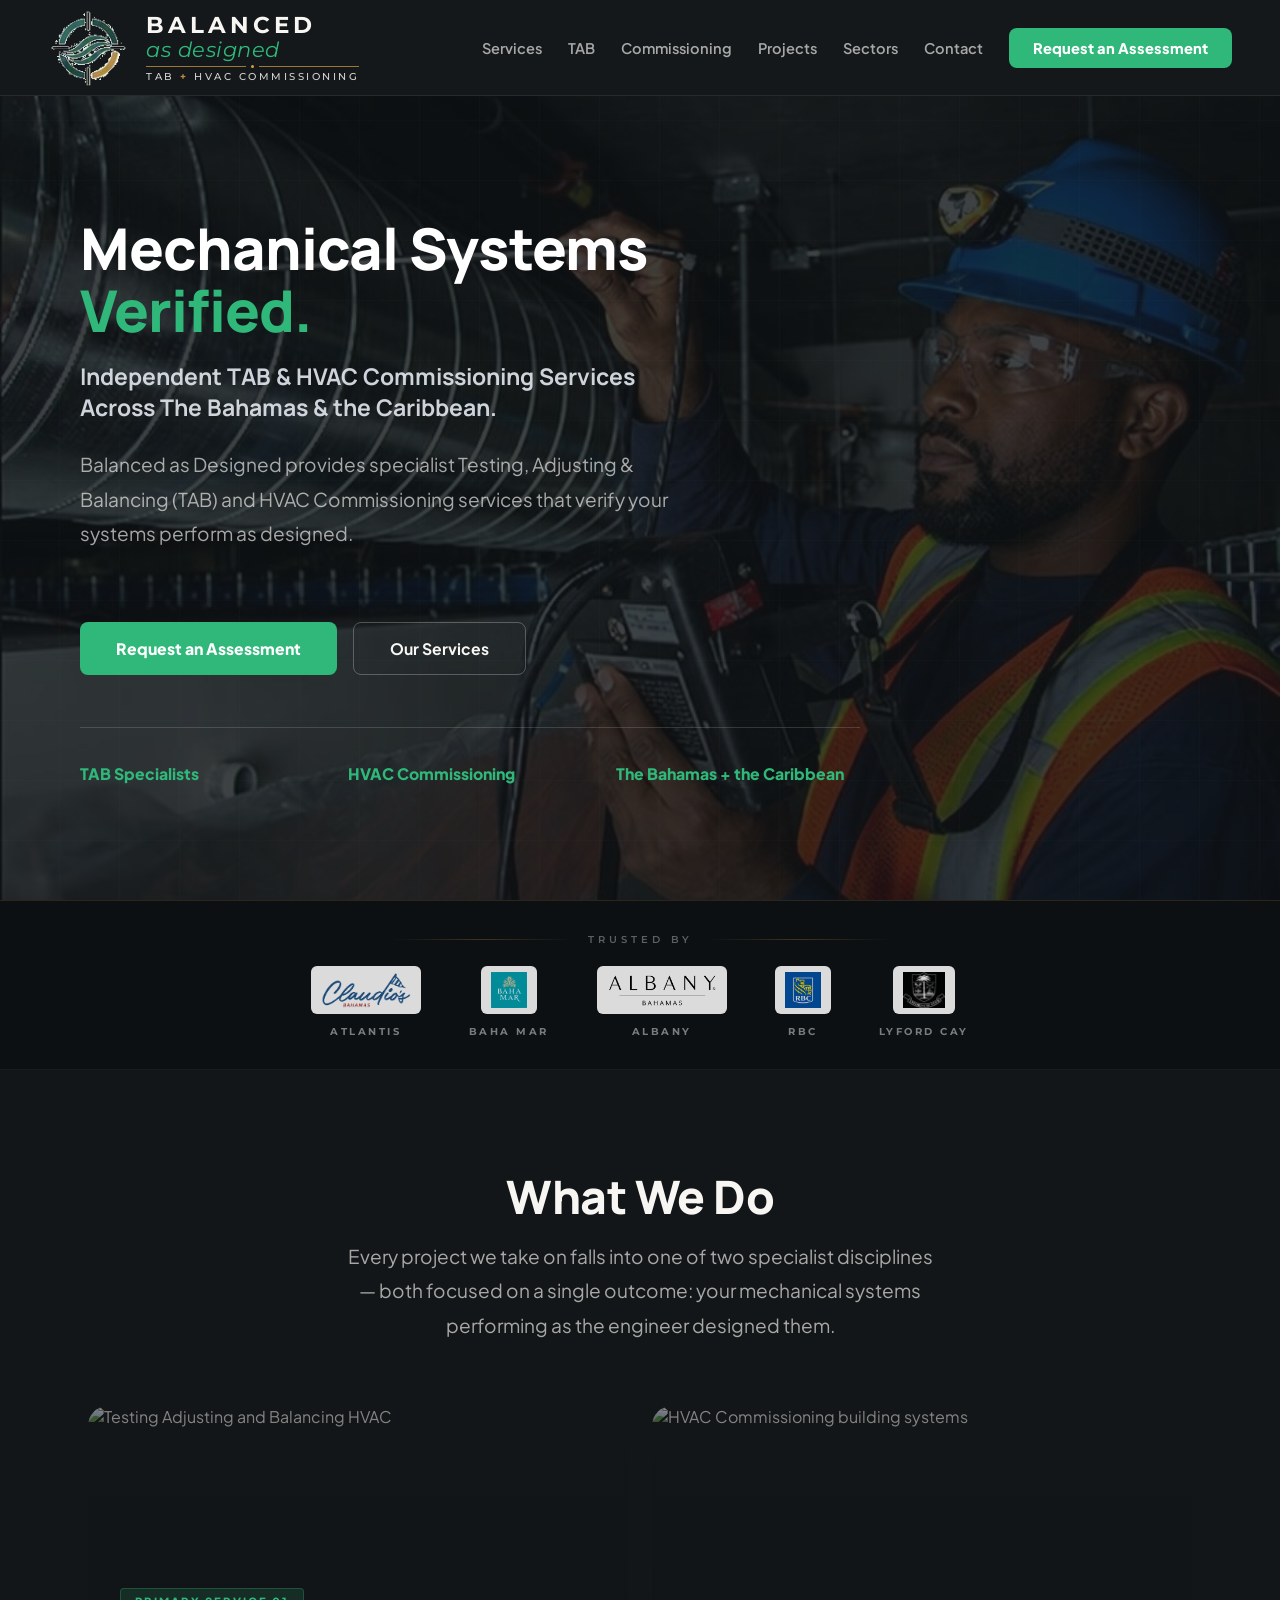
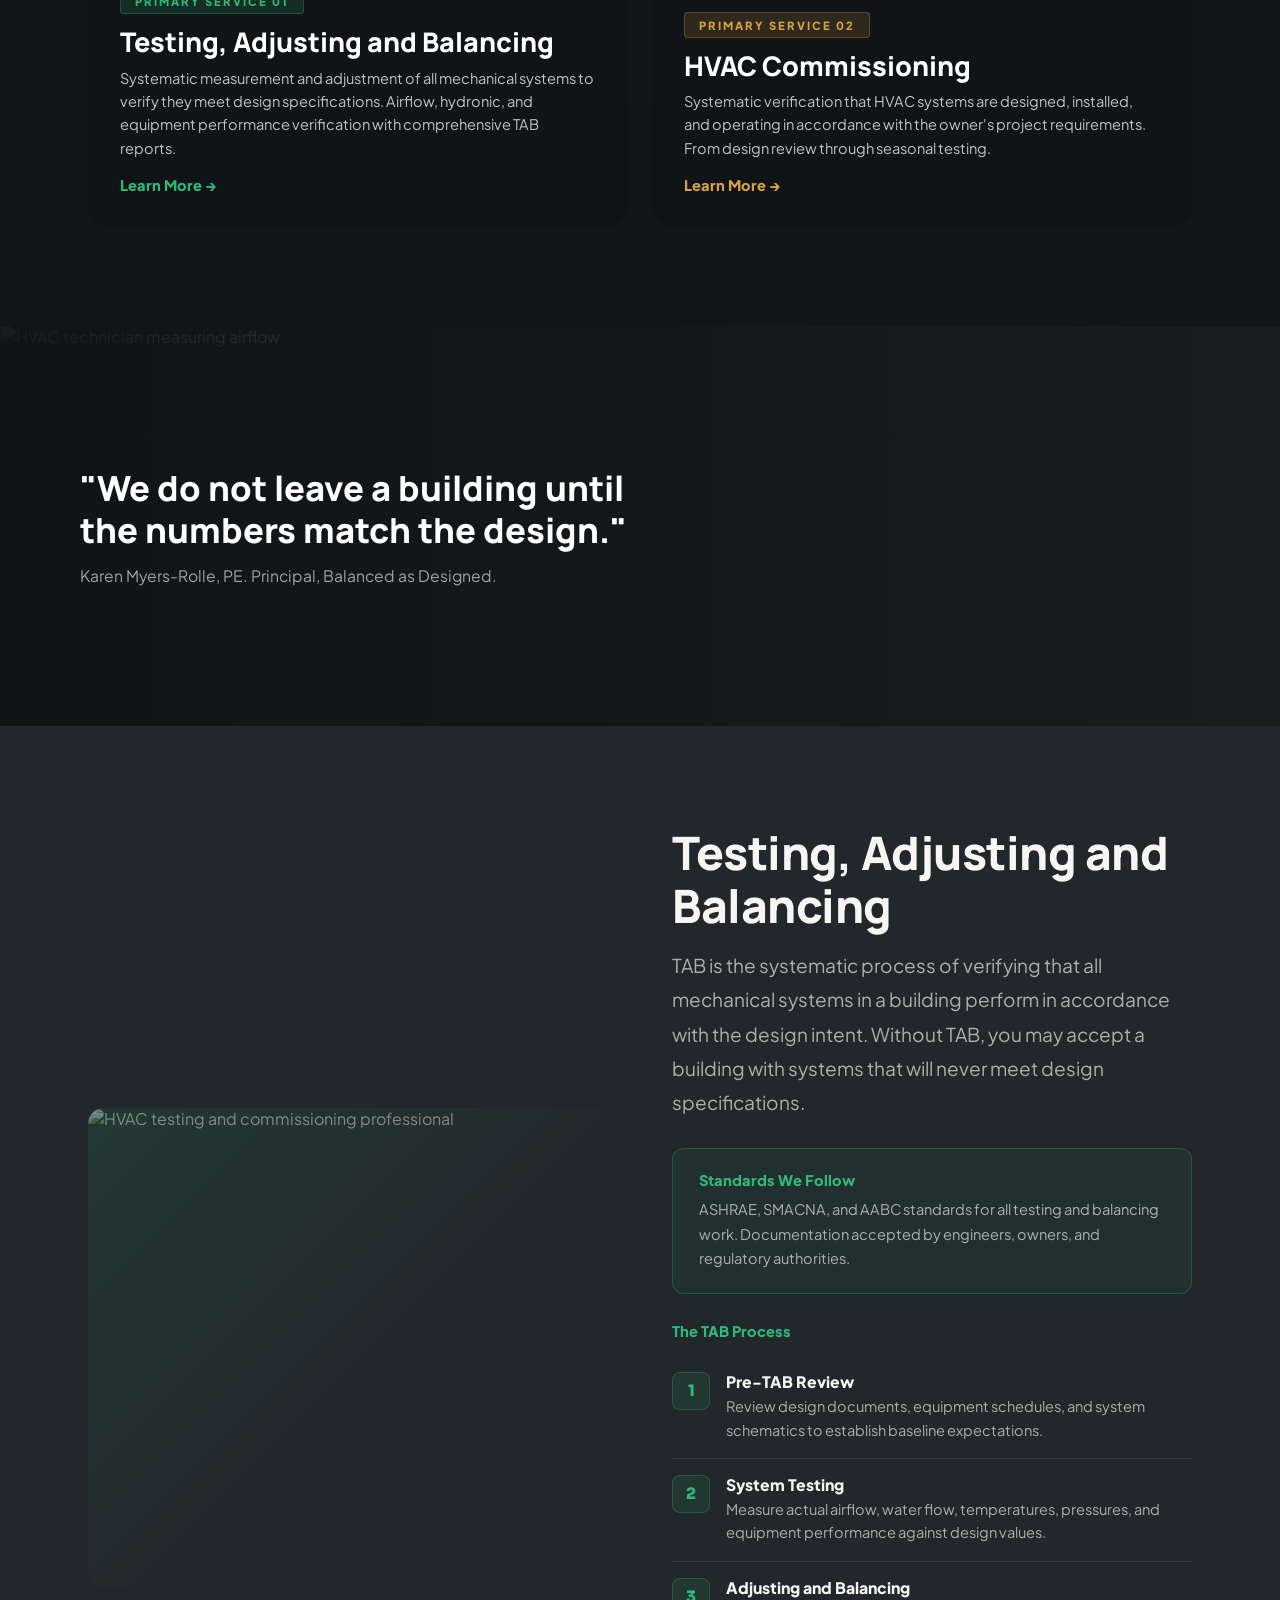
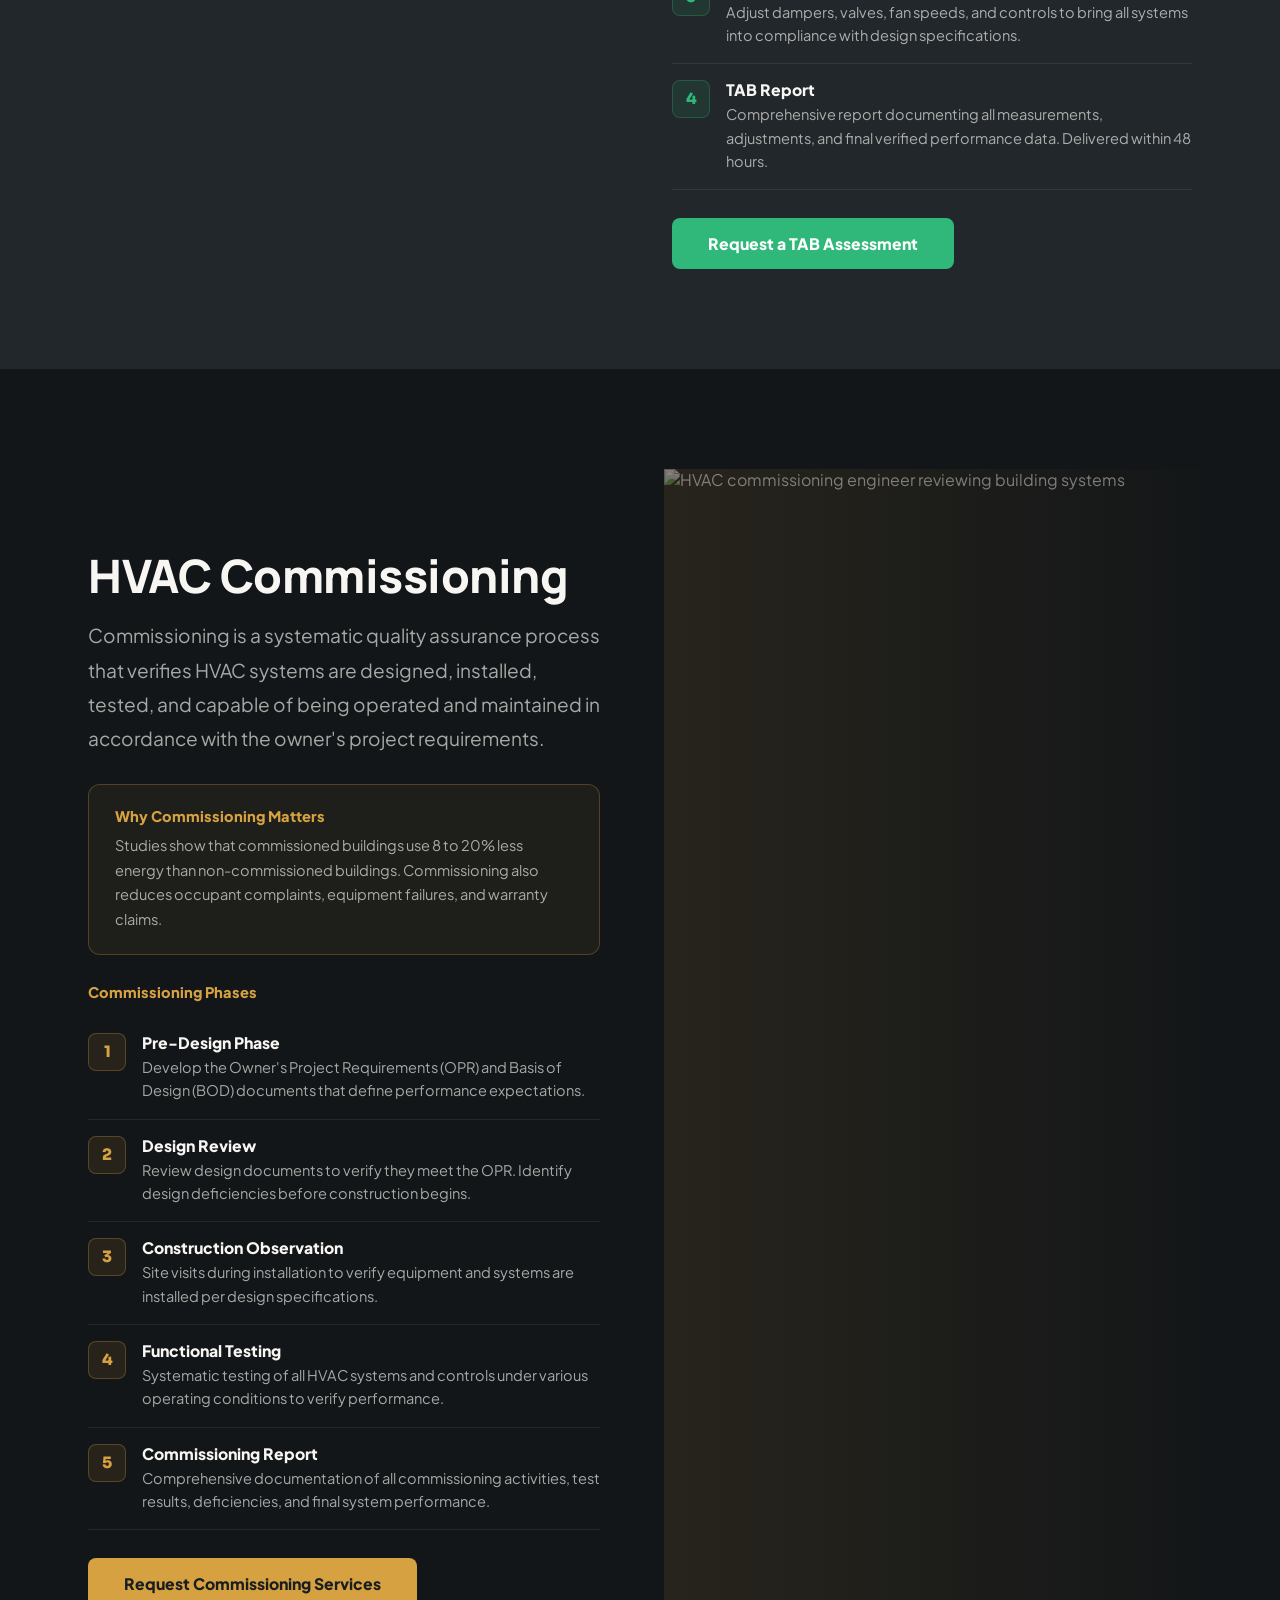
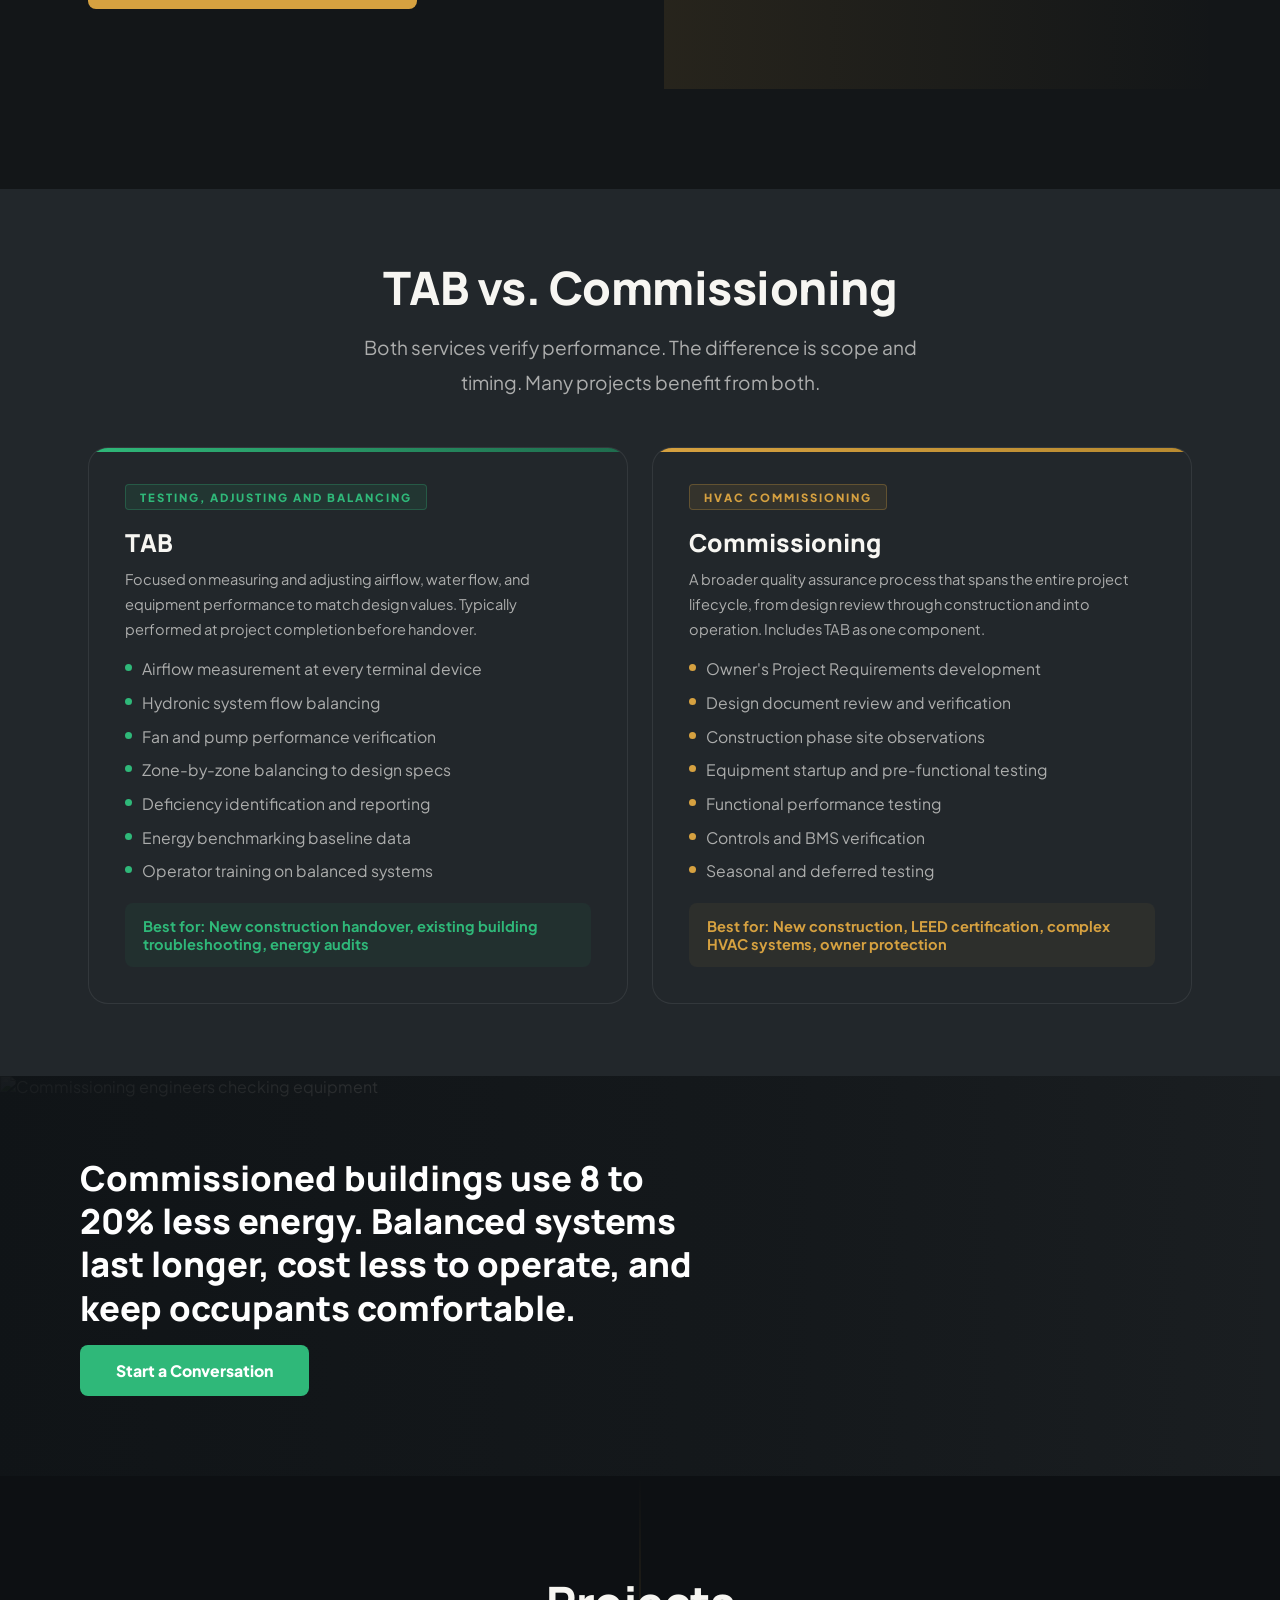
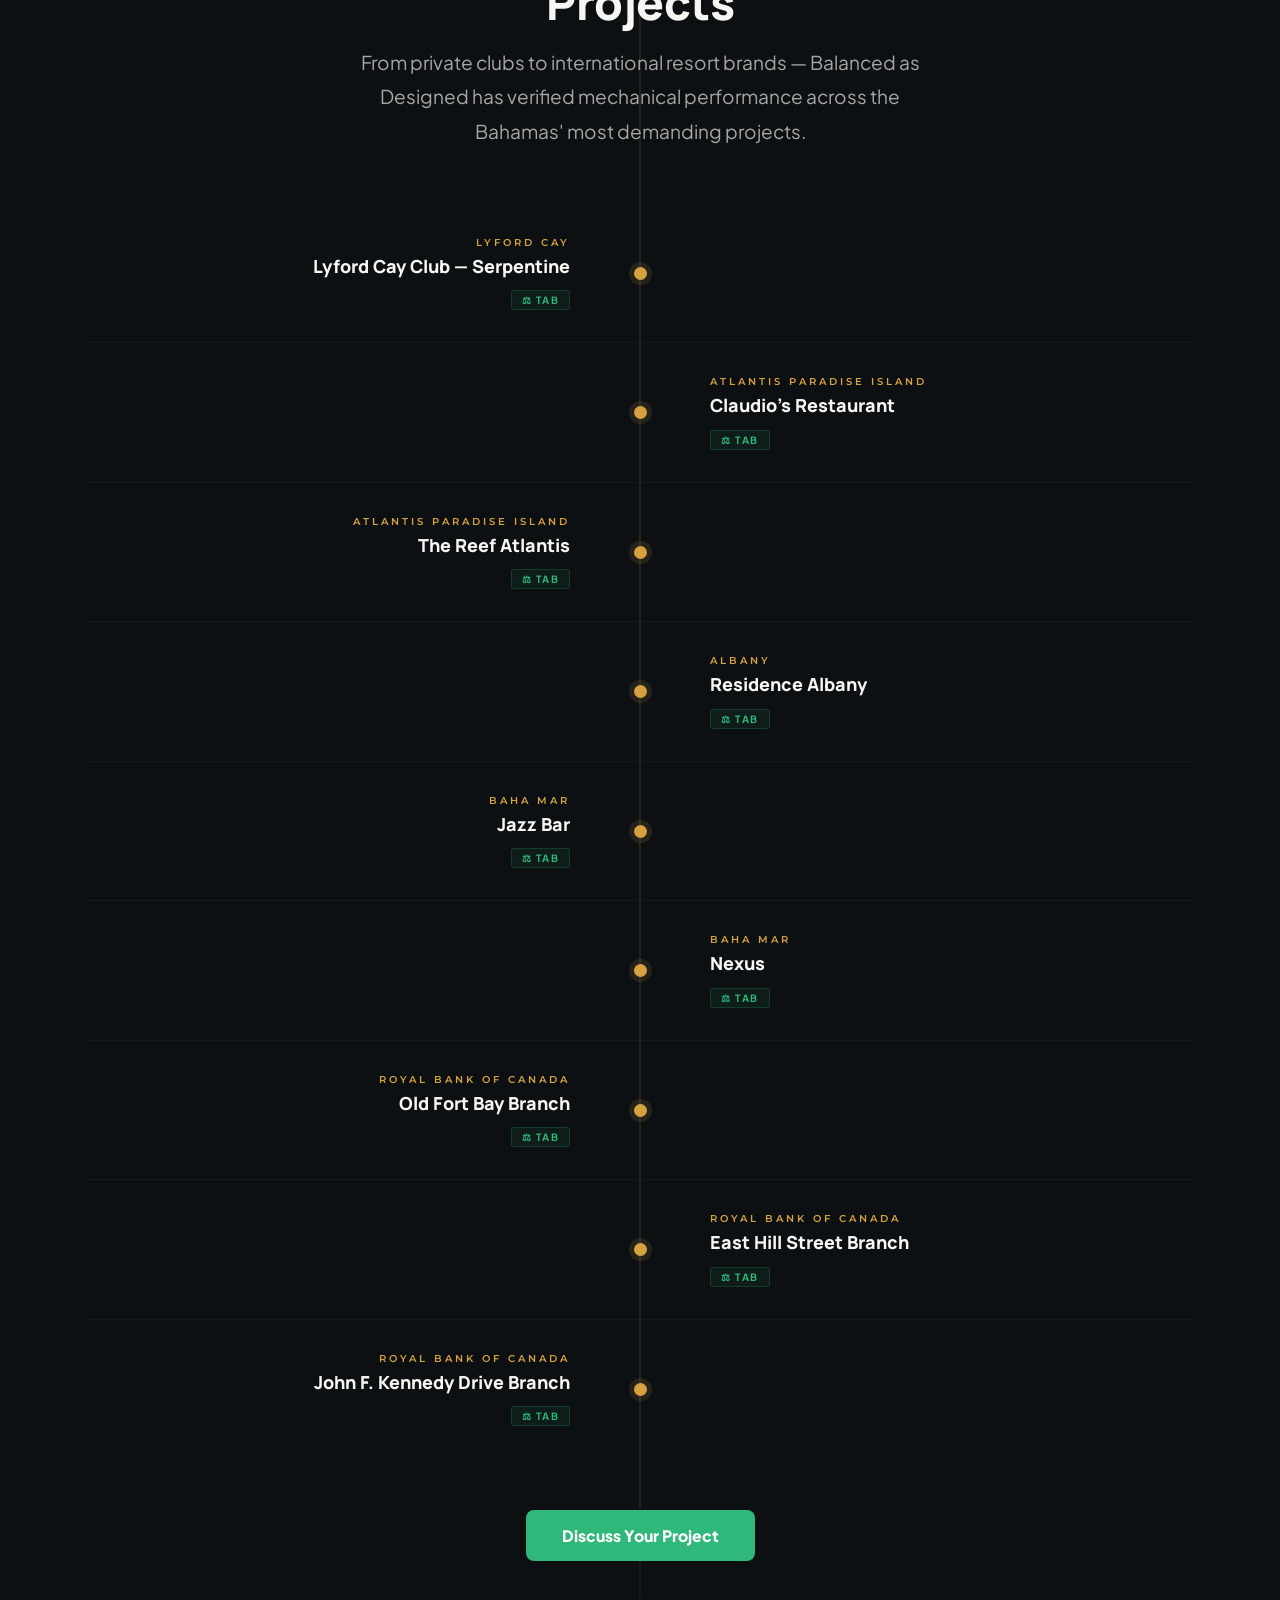
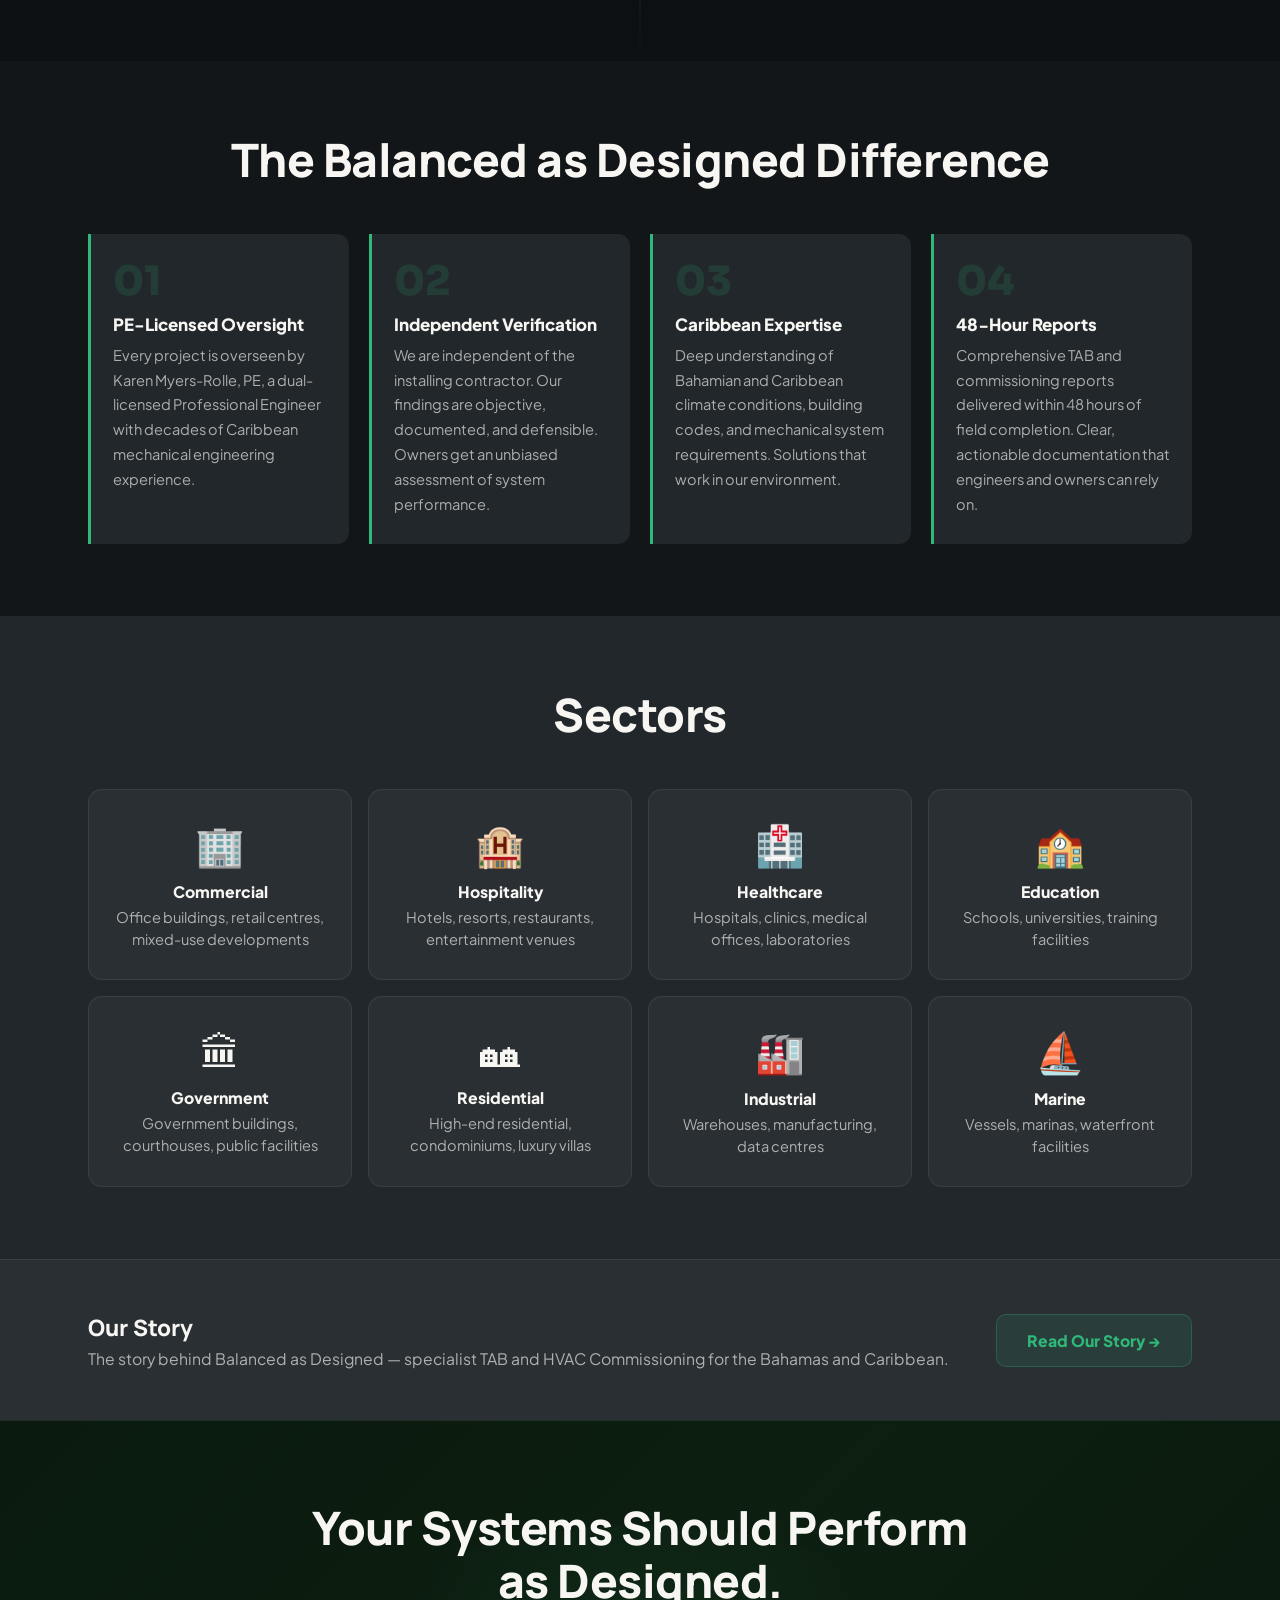
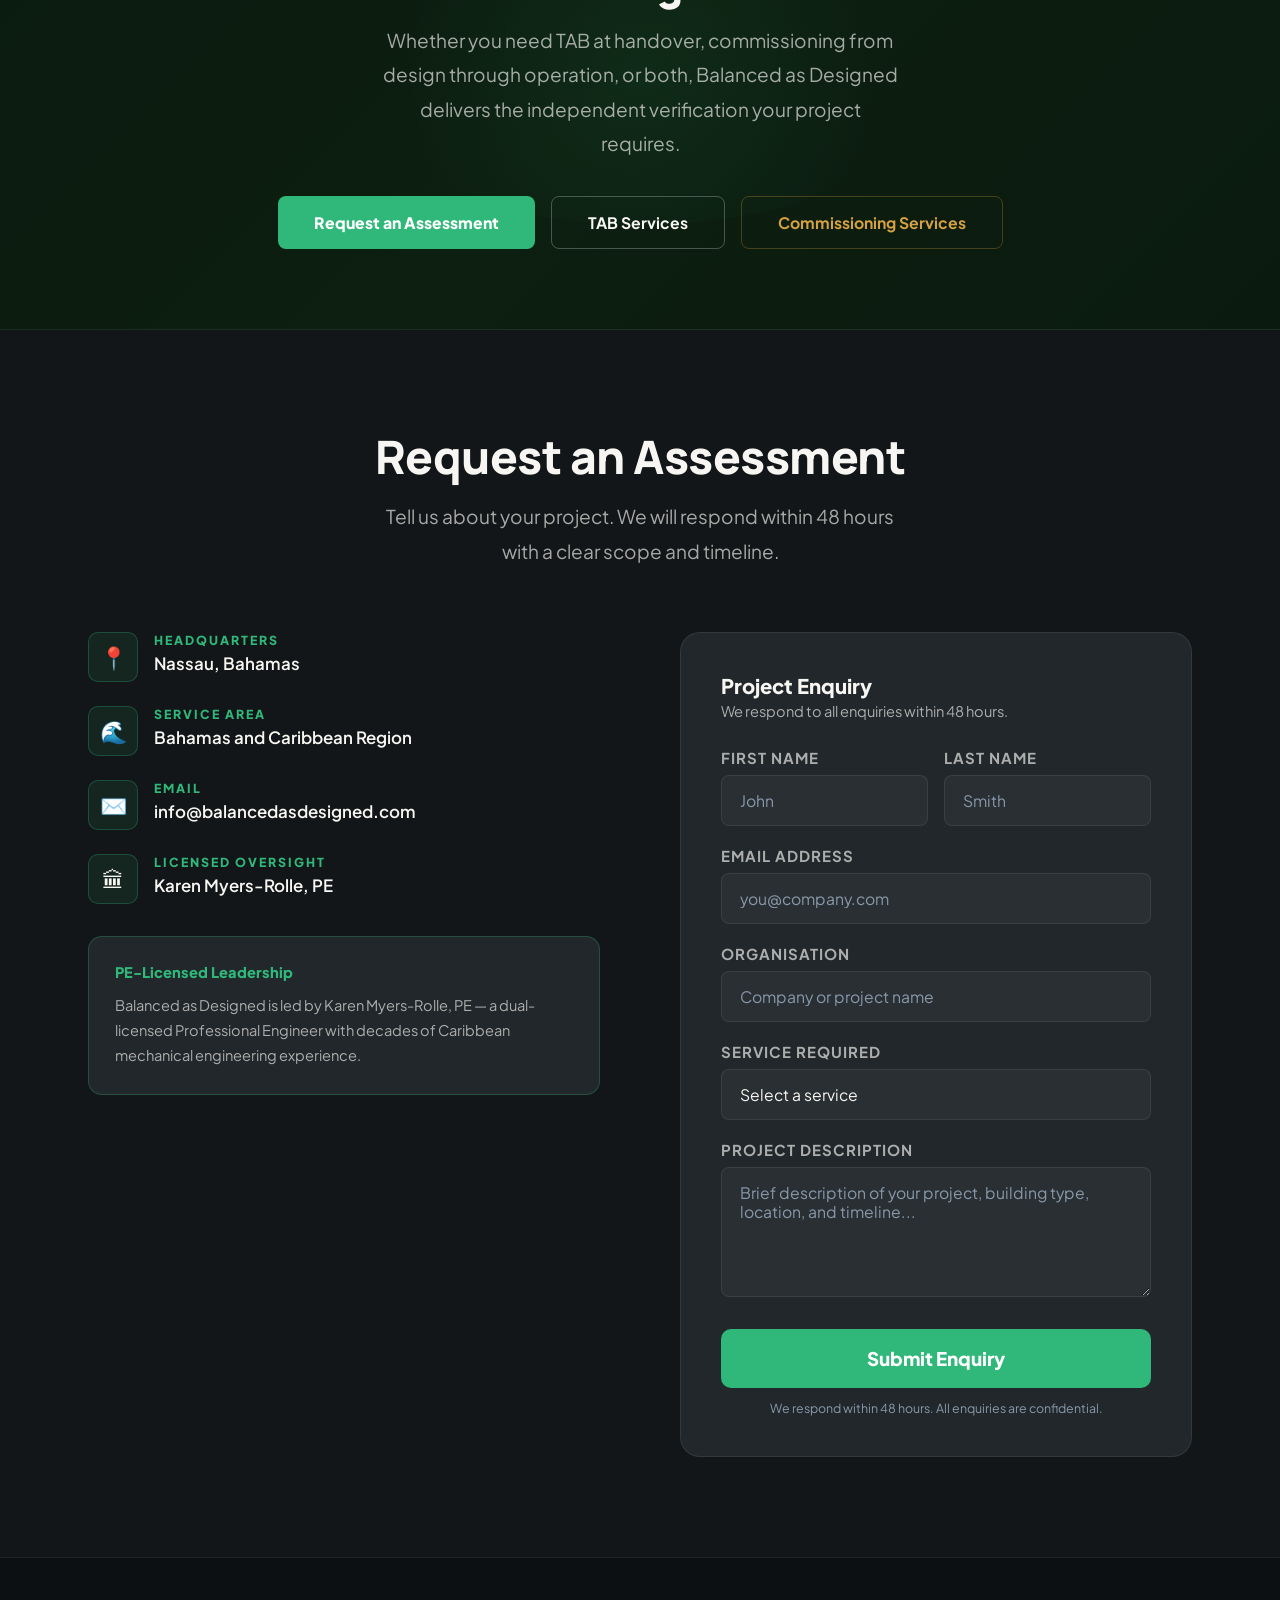
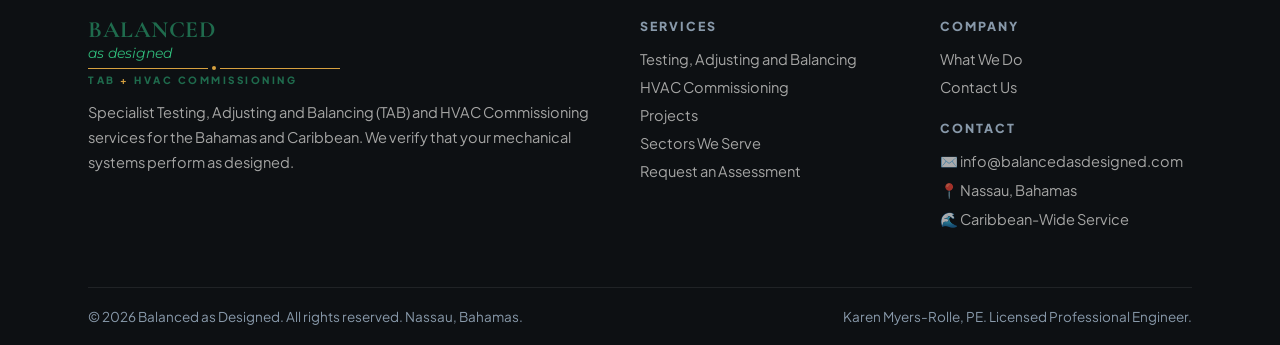
==== index.html @ d9455993 "Logos as-is with white backgrounds, no filter" ====
<!DOCTYPE html>

<html lang="en-BS">
<head>
<meta charset="utf-8"/>
<meta content="width=device-width, initial-scale=1.0" name="viewport"/>
<meta content="#1A1E21" name="theme-color"/>

<!-- ═══ PRIMARY SEO ═══ -->
<title>Balanced as Designed | TAB &amp; HVAC Commissioning — Nassau, Bahamas</title>
<meta name="description" content="Specialist Testing, Adjusting &amp; Balancing (TAB) and HVAC Commissioning services in Nassau, Bahamas and across the Caribbean. PE-licensed oversight. 48-hour reports."/>
<meta name="keywords" content="TAB services Bahamas, HVAC commissioning Bahamas, testing adjusting balancing Nassau, mechanical systems commissioning Caribbean, HVAC balancing Bahamas, building commissioning Nassau, Karen Myers-Rolle PE"/>
<meta name="robots" content="index, follow"/>
<meta name="author" content="Balanced as Designed"/>
<link rel="canonical" href="https://balancedasdesigned.com/"/>

<!-- ═══ OPEN GRAPH ═══ -->
<meta property="og:type" content="website"/>
<meta property="og:title" content="Balanced as Designed | TAB &amp; HVAC Commissioning — Nassau, Bahamas"/>
<meta property="og:description" content="Specialist TAB and HVAC Commissioning services across the Bahamas and Caribbean. PE-licensed. Independent. 48-hour reports."/>
<meta property="og:url" content="https://balancedasdesigned.com/"/>
<meta property="og:site_name" content="Balanced as Designed"/>
<meta property="og:locale" content="en_BS"/>

<!-- ═══ TWITTER CARD ═══ -->
<meta name="twitter:card" content="summary_large_image"/>
<meta name="twitter:title" content="Balanced as Designed | TAB &amp; HVAC Commissioning — Bahamas"/>
<meta name="twitter:description" content="Specialist TAB and HVAC Commissioning services across the Bahamas and Caribbean. PE-licensed oversight."/>

<!-- ═══ GEO / LOCAL SEO ═══ -->
<meta name="geo.region" content="BS-NP"/>
<meta name="geo.placename" content="Nassau, Bahamas"/>
<meta name="geo.position" content="25.0480;-77.3554"/>
<meta name="ICBM" content="25.0480, -77.3554"/>

<!-- ═══ STRUCTURED DATA — Local Business ═══ -->
<script type="application/ld+json">
{
  "@context": "https://schema.org",
  "@type": "ProfessionalService",
  "name": "Balanced as Designed",
  "description": "Specialist Testing, Adjusting and Balancing (TAB) and HVAC Commissioning services across the Bahamas and Caribbean.",
  "url": "https://balancedasdesigned.com",
  "telephone": "",
  "email": "info@balancedasdesigned.com",
  "address": {
    "@type": "PostalAddress",
    "addressLocality": "Nassau",
    "addressCountry": "BS"
  },
  "geo": {
    "@type": "GeoCoordinates",
    "latitude": 25.0480,
    "longitude": -77.3554
  },
  "areaServed": [
    {"@type": "Country", "name": "Bahamas"},
    {"@type": "Place", "name": "Caribbean"}
  ],
  "serviceType": [
    "Testing, Adjusting and Balancing (TAB)",
    "HVAC Commissioning",
    "Mechanical Systems Verification"
  ],
  "founder": {
    "@type": "Person",
    "name": "Karen Myers-Rolle",
    "jobTitle": "Principal Engineer, PE"
  },
  "sameAs": [
    "https://github.com/AMTCrushingit/balanced-as-designed"
  ]
}
</script>

<!-- ═══ PERFORMANCE — Fonts ═══ -->
<link rel="preconnect" href="https://fonts.googleapis.com"/>
<link rel="preconnect" href="https://fonts.gstatic.com" crossorigin/>
<link rel="preload" as="style" href="https://fonts.googleapis.com/css2?family=Cormorant+Garamond:ital,wght@0,700;1,400&family=Manrope:wght@700;800;900&family=Montserrat:ital,wght@0,500;0,700;1,400&family=Plus+Jakarta+Sans:wght@400;600;700&family=Sora:wght@900&display=swap"/>
<link href="https://fonts.googleapis.com/css2?family=Cormorant+Garamond:ital,wght@0,700;1,400&family=Manrope:wght@700;800;900&family=Montserrat:ital,wght@0,500;0,700;1,400&family=Plus+Jakarta+Sans:wght@400;600;700&family=Sora:wght@900&display=swap" rel="stylesheet"/>

<!-- ═══ PERFORMANCE — Hero image preload ═══ -->
<link rel="preload" as="image" href="AA_hvac.jpg"/>
<style>
/* ─── RESET ─────────────────────────────────────────────────── */
@font-face{font-display:swap;}
*{margin:0;padding:0;box-sizing:border-box;}
html{scroll-behavior:smooth;}
body{font-family:"Plus Jakarta Sans",sans-serif;background:#1A1E21;color:#F7F6F2;overflow-x:hidden;}
a{text-decoration:none;color:inherit;}

/* ─── TOKENS ────────────────────────────────────────────────── */
:root{
  --green:    #2FB879;
  --green-dark:#1F6B4D;
  
  --gold:     #D6A140;
  --gold2:    #b88a30;
  --charcoal: #1A1E21;
  --dark:     #1A1E21;
  --dark2:    #22272B;
  --dark3:    #2A2F34;
  --black:    #131618;
  --light:    #F7F6F2;
  --muted:    rgba(247,246,242,0.65);
  --slate:    #8899AA;
  --border:   rgba(255,255,255,0.08);
  --border-green:rgba(47,184,121,0.28);
  --border-gold: rgba(214,161,64,0.28);
  --max:1200px;
  /* font scale ×1.25 */
  --fs-eyebrow:12.4px;
  --fs-body-sm:14.6px;
  --fs-body:   15.75px;
  --fs-lead:   19.1px;
  --fs-h3:     24.75px;
  --fs-nav-link:14.6px;
  --fs-nav-name:26.5px;
  --fs-nav-sub: 9px;
  --fs-stat:   33.75px;
  --fs-stat-lbl:13.5px;
  --fs-footer-sm:13.5px;
  --fs-footer-lbl:12.4px;
}

/* ─── ANIMATIONS ────────────────────────────────────────────── */
50%{transform:translateY(-2px);}}
to{transform:rotate(360deg);}}
to{stroke-dashoffset:0;}}
@keyframes fadeUp   {from{opacity:0;transform:translateY(24px);}to{opacity:1;transform:translateY(0);}}
@keyframes pulse    {0%,100%{opacity:1;}50%{opacity:0.4;}}

.reveal      {opacity:0;transform:translateY(28px);transition:opacity 0.8s ease,transform 0.8s ease;}
.reveal.visible{opacity:1;transform:translateY(0);}
.reveal-left {opacity:0;transform:translateX(-28px);transition:opacity 0.8s ease,transform 0.8s ease;}
.reveal-left.visible{opacity:1;transform:translateX(0);}
.reveal-right{opacity:0;transform:translateX(28px);transition:opacity 0.8s ease,transform 0.8s ease;}
.reveal-right.visible{opacity:1;transform:translateX(0);}

/* ─── NAV ───────────────────────────────────────────────────── */
nav{
  position:fixed;top:0;left:0;right:0;z-index:100;
  height:96px;padding:0 48px;
  display:flex;align-items:center;justify-content:space-between;
  background:#14181B;backdrop-filter:blur(20px);
  border-bottom:1px solid var(--border);
}

/* ══ LOGOMARK ══ */
.nav-logo{display:flex;align-items:center;gap:18px;cursor:pointer;text-decoration:none;}

/* circular logomark — 80px */
.logomark{width:80px;height:80px;flex-shrink:0;position:relative;}

/* airflow arc layers — staggered float */

/* gold crosshair — slow rotation */

/* gold arc — draws in on load */

/* ── Wordmark ── */
.nav-wordmark{
  display:flex;flex-direction:column;
  justify-content:center;
  gap:0;
}

/* BALANCED — Montserrat Bold, all caps, off-white — slightly smaller */
.nav-wm-balanced{
  font-family:"Montserrat",sans-serif;
  font-size:calc(var(--fs-nav-name) * 0.88);
  font-weight:700;
  color:#F7F6F2;
  letter-spacing:4px;
  text-transform:uppercase;
  line-height:1;
}

/* as designed — bigger so right edges align with BALANCED */
.nav-wm-as{
  font-family:"Montserrat",sans-serif;
  font-size:calc(var(--fs-nav-name) * 0.78);
  font-style:italic;
  font-weight:400;
  color:#2FB879;
  letter-spacing:0.5px;
  line-height:1.15;
  margin-top:1px;
}

/* divider — thin gold line with centre dot */
.nav-wm-divider{
  display:flex;align-items:center;
  margin:4px 0;
}
.nav-wm-divider-line{flex:1;height:1px;background:#D6A140;opacity:0.7;}
.nav-wm-divider-dot{width:3px;height:3px;border-radius:50%;background:#D6A140;margin:0 5px;flex-shrink:0;}

/* TAB + HVAC COMMISSIONING — Montserrat Medium, small caps */
.nav-wm-descriptor{
  font-family:"Montserrat",sans-serif;
  font-size:calc(var(--fs-nav-name) * 0.36);
  font-weight:500;
  color:#F7F6F2;
  letter-spacing:2.5px;
  text-transform:uppercase;
  line-height:1;
  opacity:0.85;
}
.nav-wm-descriptor .plus{color:#D6A140;font-weight:700;}

/* nav links */
.nav-links{display:flex;align-items:center;gap:26px;}
.nav-link{font-size:var(--fs-nav-link);font-weight:600;color:var(--muted);transition:color 0.2s;}
.nav-link:hover{color:var(--green);}
.nav-cta{background:var(--green);color:#fff;font-size:var(--fs-nav-link);font-weight:800;padding:11px 24px;border-radius:8px;transition:all 0.2s;}
.nav-cta:hover{background:var(--green-dark);transform:translateY(-1px);}

/* hamburger */
.hamburger{display:none;flex-direction:column;gap:5px;cursor:pointer;background:none;border:none;padding:8px;margin:-8px;}
.hamburger span{display:block;width:22px;height:2px;background:var(--light);border-radius:2px;transition:all 0.3s;}
.hamburger.open span:nth-child(1){transform:translateY(7px) rotate(45deg);}
.hamburger.open span:nth-child(2){opacity:0;}
.hamburger.open span:nth-child(3){transform:translateY(-7px) rotate(-45deg);}

.mob-nav{display:none;position:fixed;top:96px;left:0;right:0;background:#14181B;backdrop-filter:blur(20px);padding:24px 32px;flex-direction:column;gap:4px;z-index:10000;border-bottom:1px solid var(--border);}
.mob-nav.open{display:flex!important;}
.mob-link{font-size:18px;font-weight:600;color:var(--muted);padding:14px 0;border-bottom:1px solid var(--border);display:block;}
.mob-link:hover{color:var(--green);}
.mob-cta{background:var(--green);color:#fff;font-weight:800;padding:14px;border-radius:10px;text-align:center;margin-top:12px;font-size:16.2px;display:block;}

@media(max-width:1100px){.nav-links{display:none!important;}.hamburger{display:flex!important;}}
@media(max-width:768px){nav{padding:0 20px!important;height:68px!important;}.mob-nav{top:68px!important;}}

/* ─── LAYOUT ────────────────────────────────────────────────── */
.wrap{max-width:var(--max);margin:0 auto;padding:0 48px;}
.section{padding:100px 0;}
.section-sm{padding:72px 0;}
@media(max-width:768px){.wrap{padding:0 20px!important;}.section{padding:72px 0!important;}.section-sm{padding:48px 0!important;}}

/* ─── TYPOGRAPHY ────────────────────────────────────────────── */
.eyebrow{font-size:var(--fs-eyebrow);font-weight:800;text-transform:uppercase;letter-spacing:4px;color:var(--green);display:block;margin-bottom:16px;}
.eyebrow-gold{font-size:var(--fs-eyebrow);font-weight:800;text-transform:uppercase;letter-spacing:4px;color:var(--gold);display:block;margin-bottom:16px;}
.h1{font-family:"Manrope",sans-serif;font-size:clamp(42px,4.5vw,72px);font-weight:900;color:var(--light);line-height:1.08;letter-spacing:-1px;}
.h2{font-family:"Manrope",sans-serif;font-size:clamp(30px,3.6vw,48px);font-weight:800;color:var(--light);line-height:1.15;letter-spacing:-0.5px;}
.h3{font-family:"Manrope",sans-serif;font-size:var(--fs-h3);font-weight:800;color:var(--light);}
.lead{font-size:var(--fs-lead);color:var(--muted);line-height:1.8;}
.green{color:var(--green);}
.gold{color:var(--gold);}

/* ─── HERO ──────────────────────────────────────────────────── */
.hero{min-height:100vh;position:relative;display:flex;align-items:center;justify-content:flex-start;overflow:hidden;padding:180px 80px 80px;}
.hero-bg{
  position:absolute;inset:0;z-index:0;
  background:url('AA_hvac.jpg') center center/cover no-repeat;
}
/* heavier dim — image is backdrop only */
.hero-bg::after{content:"";position:absolute;inset:0;background:rgba(15,19,22,0.80);}
.hero-grid{position:absolute;inset:0;z-index:1;background:repeating-linear-gradient(0deg,transparent,transparent 59px,rgba(47,184,121,0.025) 59px,rgba(47,184,121,0.025) 60px),repeating-linear-gradient(90deg,transparent,transparent 59px,rgba(47,184,121,0.025) 59px,rgba(47,184,121,0.025) 60px);pointer-events:none;}
.hero-inner{position:relative;z-index:2;max-width:780px;width:100%;text-align:left;display:flex;flex-direction:column;align-items:flex-start;margin-left:0;}
.hero-ctas{display:flex;gap:16px;flex-wrap:wrap;margin-top:36px;justify-content:flex-start;}
.btn-primary{background:var(--green);color:#fff;font-size:var(--fs-body);font-weight:800;padding:16px 36px;border-radius:8px;transition:all 0.2s;display:inline-flex;align-items:center;gap:8px;}
.btn-primary:hover{background:var(--green-dark);transform:translateY(-2px);box-shadow:0 8px 32px rgba(47,184,121,0.35);}
.btn-outline{background:transparent;color:var(--light);font-size:var(--fs-body);font-weight:700;padding:16px 36px;border-radius:8px;border:1.5px solid rgba(255,255,255,0.25);transition:all 0.2s;display:inline-flex;align-items:center;gap:8px;}
.btn-outline:hover{border-color:var(--green);color:var(--green);}
.hero-stats{display:grid;grid-template-columns:repeat(3,1fr);gap:24px;margin-top:52px;padding-top:36px;border-top:1px solid rgba(255,255,255,0.15);width:100%;}
.hero-stat-num{font-family:"Sora",sans-serif;font-size:var(--fs-stat);font-weight:900;color:var(--green);line-height:1;}
.hero-stat-label{font-size:var(--fs-stat-lbl);color:var(--muted);margin-top:4px;font-weight:600;}

/* ─── SERVICES ──────────────────────────────────────────────── */
.services-hero{display:grid;grid-template-columns:1fr 1fr;gap:24px;margin-top:64px;}
.service-hero-card{border-radius:20px;overflow:hidden;position:relative;height:420px;cursor:pointer;transition:transform 0.3s;}
.service-hero-card:hover{transform:translateY(-6px);}
/* heavier dim on service card images */
.service-hero-card img{width:100%;height:100%;object-fit:cover;transition:transform 0.4s;filter:brightness(0.55) saturate(0.8);}
.service-hero-card:hover img{transform:scale(1.04);filter:brightness(0.65) saturate(0.9);}
.service-hero-overlay{position:absolute;inset:0;display:flex;flex-direction:column;justify-content:flex-end;padding:32px;background:linear-gradient(to top,rgba(15,19,22,0.95) 0%,rgba(15,19,22,0.5) 55%,transparent 100%);}
.service-hero-tag{display:inline-flex;align-items:center;gap:6px;border-radius:4px;padding:5px 14px;font-size:11.25px;font-weight:800;text-transform:uppercase;letter-spacing:2px;margin-bottom:12px;width:fit-content;}
.service-hero-tag.green{background:rgba(47,184,121,0.15);border:1px solid var(--border-green);color:var(--green);}
.service-hero-tag.gold{background:rgba(214,161,64,0.15);border:1px solid var(--border-gold);color:var(--gold);}
.service-hero-title{font-family:"Manrope",sans-serif;font-size:27px;font-weight:900;color:#fff;margin-bottom:8px;line-height:1.2;}
.service-hero-desc{font-size:var(--fs-body-sm);color:rgba(255,255,255,0.75);line-height:1.6;margin-bottom:16px;}
.service-hero-link{display:inline-flex;align-items:center;gap:6px;font-size:var(--fs-body-sm);font-weight:800;transition:gap 0.2s;}
.service-hero-link.green{color:var(--green);}
.service-hero-link.gold{color:var(--gold);}
.service-hero-card:hover .service-hero-link{gap:10px;}

/* ─── TAB SECTION ───────────────────────────────────────────── */
.tab-section{background:var(--dark2);}
.tab-grid{display:grid;grid-template-columns:1fr 1fr;gap:64px;align-items:center;}
.tab-img{border-radius:16px;overflow:hidden;height:480px;position:relative;}
/* dimmed */
.tab-img img{width:100%;height:100%;object-fit:cover;filter:brightness(0.55) saturate(0.75);}
.tab-img::after{content:"";position:absolute;inset:0;background:linear-gradient(135deg,rgba(47,184,121,0.12) 0%,transparent 60%);}
.tab-step{display:flex;align-items:flex-start;gap:16px;padding:16px 0;border-bottom:1px solid var(--border);}
.tab-step:last-child{border-bottom:none;}
.tab-step-num{width:38px;height:38px;border-radius:8px;background:rgba(47,184,121,0.1);border:1px solid var(--border-green);display:flex;align-items:center;justify-content:center;font-family:"Sora",sans-serif;font-size:15.75px;font-weight:900;color:var(--green);flex-shrink:0;}
.tab-step-title{font-size:var(--fs-body);font-weight:800;color:var(--light);margin-bottom:4px;}
.tab-step-desc{font-size:var(--fs-body-sm);color:var(--muted);line-height:1.6;}

/* ─── CX SECTION — image bleeds off right edge ─────────────── */
.cx-section{background:var(--black);overflow:hidden;}
.cx-grid{
  display:grid;
  grid-template-columns:1fr 1fr;
  gap:0;
  align-items:stretch;
  min-height:640px;
}
.cx-content{padding:80px 64px 80px 0;}
/* image column bleeds to right edge of viewport */
.cx-img-bleed{
  position:relative;
  /* extend past the wrap container to the right */
  margin-right:calc(-50vw + 50%);
  overflow:hidden;
}
.cx-img-bleed img{
  width:100%;height:100%;
  object-fit:cover;object-position:center;
  display:block;
  filter:brightness(0.50) saturate(0.75);
}
/* subtle gold tint overlay */
.cx-img-bleed::after{
  content:"";position:absolute;inset:0;
  background:linear-gradient(to right,rgba(214,161,64,0.10) 0%,transparent 60%);
}
.cx-phase{display:flex;align-items:flex-start;gap:16px;padding:16px 0;border-bottom:1px solid var(--border);}
.cx-phase:last-child{border-bottom:none;}
.cx-phase-num{width:38px;height:38px;border-radius:8px;background:rgba(214,161,64,0.1);border:1px solid var(--border-gold);display:flex;align-items:center;justify-content:center;font-family:"Sora",sans-serif;font-size:15.75px;font-weight:900;color:var(--gold);flex-shrink:0;}
.cx-phase-title{font-size:var(--fs-body);font-weight:800;color:var(--light);margin-bottom:4px;}
.cx-phase-desc{font-size:var(--fs-body-sm);color:var(--muted);line-height:1.6;}

/* ─── COMPARISON ────────────────────────────────────────────── */
.compare-grid{display:grid;grid-template-columns:1fr 1fr;gap:24px;}
.compare-card{background:var(--dark2);border-radius:20px;padding:36px;border:1px solid var(--border);position:relative;overflow:hidden;}
.compare-card::before{content:"";position:absolute;top:0;left:0;right:0;height:4px;border-radius:20px 20px 0 0;}
.compare-card.tab::before{background:linear-gradient(90deg,var(--green),var(--green-dark));}
.compare-card.cx::before{background:linear-gradient(90deg,var(--gold),var(--gold2));}
.compare-tag{display:inline-flex;align-items:center;gap:6px;border-radius:4px;padding:5px 14px;font-size:11.25px;font-weight:800;text-transform:uppercase;letter-spacing:2px;margin-bottom:16px;}
.compare-tag.green{background:rgba(47,184,121,0.1);border:1px solid var(--border-green);color:var(--green);}
.compare-tag.gold{background:rgba(214,161,64,0.1);border:1px solid var(--border-gold);color:var(--gold);}
.compare-list{list-style:none;display:flex;flex-direction:column;gap:10px;margin-top:16px;}
.compare-list li{font-size:var(--fs-body);color:var(--muted);display:flex;align-items:flex-start;gap:10px;line-height:1.5;}
.compare-list li::before{content:"";width:7px;height:7px;border-radius:50%;flex-shrink:0;margin-top:7px;}
.compare-card.tab .compare-list li::before{background:var(--green);}
.compare-card.cx  .compare-list li::before{background:var(--gold);}

/* ─── PROJECTS ──────────────────────────────────────────────── */
/* ─── PROJECTS — vertical timeline ──────────────────────────── */
.projects-section{background:#0D1013;position:relative;overflow:hidden;}
.projects-section::before{
  content:"";position:absolute;top:0;left:50%;transform:translateX(-50%);
  width:1px;height:100%;
  background:linear-gradient(to bottom,transparent,rgba(214,161,64,0.25) 10%,rgba(214,161,64,0.25) 90%,transparent);
}
.projects-list{display:flex;flex-direction:column;margin-top:56px;position:relative;}
.project-row{
  display:grid;grid-template-columns:1fr 60px 1fr;
  align-items:center;padding:32px 0;
  border-bottom:1px solid rgba(255,255,255,0.04);
}
.project-row:last-child{border-bottom:none;}
.project-row.left .project-content{grid-column:1;text-align:right;padding-right:40px;}
.project-row.left .project-node{grid-column:2;}
.project-row.left .project-empty{grid-column:3;}
.project-row.right .project-empty{grid-column:1;}
.project-row.right .project-node{grid-column:2;}
.project-row.right .project-content{grid-column:3;text-align:left;padding-left:40px;}
.project-node{display:flex;align-items:center;justify-content:center;position:relative;z-index:2;}
.project-node-dot{
  width:13px;height:13px;border-radius:50%;
  background:#D6A140;box-shadow:0 0 0 5px rgba(214,161,64,0.12);
}
.project-venue{
  font-family:"Montserrat",sans-serif;font-size:10px;font-weight:600;
  text-transform:uppercase;letter-spacing:3px;color:#D6A140;margin-bottom:6px;display:block;
}
.project-name{
  font-family:"Manrope",sans-serif;font-size:18px;font-weight:800;
  color:#F7F6F2;line-height:1.25;margin-bottom:10px;
}
.project-tag{
  display:inline-flex;align-items:center;gap:5px;
  background:rgba(47,184,121,0.08);border:1px solid rgba(47,184,121,0.2);
  border-radius:3px;padding:3px 10px;font-size:10px;font-weight:700;
  color:#2FB879;letter-spacing:1.5px;text-transform:uppercase;
}
@media(max-width:768px){
  .projects-section::before{left:20px;transform:none;}
  .project-row{grid-template-columns:20px 1fr!important;padding:20px 0;}
  .project-row.left .project-content,.project-row.right .project-content{
    grid-column:2!important;text-align:left!important;
    padding-left:20px!important;padding-right:0!important;grid-row:1;
  }
  .project-row.left .project-node,.project-row.right .project-node{grid-column:1!important;grid-row:1;}
  .project-row.left .project-empty,.project-row.right .project-empty{display:none!important;}
}

/* ─── SECTORS ───────────────────────────────────────────────── */
.sectors-grid{display:grid;grid-template-columns:repeat(4,1fr);gap:16px;}
.sector-card{background:var(--dark3);border:1px solid var(--border);border-radius:14px;padding:28px 22px;text-align:center;transition:all 0.2s;}
.sector-card:hover{border-color:var(--border-green);transform:translateY(-3px);}
.sector-icon{font-size:40px;margin-bottom:12px;}
.sector-name{font-size:var(--fs-body);font-weight:800;color:var(--light);margin-bottom:6px;}
.sector-desc{font-size:var(--fs-body-sm);color:var(--muted);line-height:1.5;}

/* ─── WHY ───────────────────────────────────────────────────── */
.why-grid{display:grid;grid-template-columns:repeat(4,1fr);gap:20px;}
.why-card{padding:28px 22px;border-left:3px solid var(--green);background:var(--dark2);border-radius:0 12px 12px 0;}
.why-num{font-family:"Sora",sans-serif;font-size:40.5px;font-weight:900;color:rgba(47,184,121,0.15);line-height:1;margin-bottom:10px;}
.why-title{font-size:16.9px;font-weight:800;color:var(--light);margin-bottom:8px;}
.why-desc{font-size:var(--fs-body-sm);color:var(--muted);line-height:1.7;}

/* ─── IMAGE BAND ────────────────────────────────────────────── */
.img-band{height:400px;position:relative;overflow:hidden;}
/* heavier dim */
.img-band img{width:100%;height:100%;object-fit:cover;object-position:center 30%;filter:brightness(0.45) saturate(0.7);}
.img-band-overlay{position:absolute;inset:0;background:linear-gradient(to right,rgba(15,19,22,0.90) 0%,rgba(15,19,22,0.5) 60%,transparent 100%);}
.img-band-content{position:absolute;inset:0;display:flex;align-items:center;padding:0 80px;}

/* ─── CTA ───────────────────────────────────────────────────── */
.cta-section{background:linear-gradient(135deg,#0A1A0F,#0D1F10,#0A1A0F);border-top:1px solid var(--border);border-bottom:1px solid var(--border);padding:80px 0;position:relative;overflow:hidden;}
.cta-section::before{content:"";position:absolute;top:50%;left:50%;transform:translate(-50%,-50%);width:600px;height:300px;border-radius:50%;background:radial-gradient(circle,rgba(47,184,121,0.08) 0%,transparent 70%);pointer-events:none;}

/* ─── CONTACT ───────────────────────────────────────────────── */
.contact-grid{display:grid;grid-template-columns:1fr 1fr;gap:80px;align-items:start;}
.contact-item{display:flex;align-items:flex-start;gap:16px;margin-bottom:24px;}
.contact-icon{width:50px;height:50px;border-radius:10px;background:rgba(47,184,121,0.1);border:1px solid var(--border-green);display:flex;align-items:center;justify-content:center;font-size:22px;flex-shrink:0;}
.contact-label{font-size:var(--fs-footer-lbl);font-weight:800;text-transform:uppercase;letter-spacing:2px;color:var(--green);margin-bottom:4px;}
.contact-value{font-size:16.9px;color:var(--light);font-weight:600;}
.contact-form{background:var(--dark2);border:1px solid var(--border);border-radius:20px;padding:40px;}
.form-group{margin-bottom:20px;}
.form-label{display:block;font-size:15px;font-weight:700;color:var(--muted);text-transform:uppercase;letter-spacing:1px;margin-bottom:8px;}
.form-input{width:100%;padding:15px 18px;background:rgba(255,255,255,0.04);border:1px solid var(--border);border-radius:8px;font-size:var(--fs-body);color:var(--light);font-family:"Plus Jakarta Sans",sans-serif;transition:border-color 0.2s;outline:none;}
.form-input:focus{border-color:var(--green);}
.form-input::placeholder{color:var(--slate);}
.form-select{width:100%;padding:15px 18px;background:rgba(255,255,255,0.04);border:1px solid var(--border);border-radius:8px;font-size:var(--fs-body);color:var(--light);font-family:"Plus Jakarta Sans",sans-serif;outline:none;appearance:none;}
.form-select option{background:#22272B;}
.form-textarea{width:100%;padding:15px 18px;background:rgba(255,255,255,0.04);border:1px solid var(--border);border-radius:8px;font-size:var(--fs-body);color:var(--light);font-family:"Plus Jakarta Sans",sans-serif;resize:vertical;min-height:130px;outline:none;transition:border-color 0.2s;}
.form-textarea:focus{border-color:var(--green);}
.form-textarea::placeholder{color:var(--slate);}
.form-row{display:grid;grid-template-columns:1fr 1fr;gap:16px;}
.submit-btn{width:100%;background:var(--green);color:#fff;font-size:18.75px;font-weight:800;padding:18px;border-radius:10px;border:none;cursor:pointer;font-family:"Plus Jakarta Sans",sans-serif;transition:all 0.2s;margin-top:8px;}
.submit-btn:hover{background:var(--green-dark);transform:translateY(-1px);}

/* ─── FOOTER ────────────────────────────────────────────────── */
footer{background:#0D1013;padding:60px 0 0;border-top:1px solid var(--border);}
.footer-grid{display:grid;grid-template-columns:2fr 1fr 1fr;gap:48px;padding-bottom:48px;}

/* footer logo mirrors nav logo */
.footer-logo-balanced{font-family:"Cormorant Garamond",Georgia,serif;font-size:23.4px;font-weight:700;color:#1F6B4D;letter-spacing:0.5px;line-height:1;}
.footer-logo-as{font-family:"Montserrat",sans-serif;font-size:14px;font-style:italic;font-weight:400;color:#2FB879;line-height:1.2;margin-top:3px;}
.footer-logo-divider{display:flex;align-items:center;margin:5px 0 4px;}
.footer-logo-divider-line{flex:1;height:1px;background:var(--gold);max-width:120px;}
.footer-logo-divider-dot{width:4px;height:4px;border-radius:50%;background:var(--gold);margin:0 4px;}
.footer-logo-descriptor{font-size:10px;font-weight:800;color:#1F6B4D;letter-spacing:2.5px;text-transform:uppercase;}
.footer-logo-descriptor .plus{color:#D6A140;font-weight:700;}

.footer-desc{font-size:var(--fs-body-sm);color:var(--muted);line-height:1.7;margin-top:14px;}
.footer-heading{font-size:var(--fs-footer-lbl);font-weight:800;text-transform:uppercase;letter-spacing:2px;color:var(--slate);margin-bottom:16px;}
.footer-link{display:block;font-size:var(--fs-body-sm);color:var(--muted);margin-bottom:10px;transition:color 0.2s;}
.footer-link:hover{color:var(--green);}
.footer-bottom{border-top:1px solid var(--border);padding:20px 0;display:flex;justify-content:space-between;align-items:center;flex-wrap:wrap;gap:12px;}
.footer-bottom-text{font-size:var(--fs-footer-sm);color:var(--slate);}

/* ─── RESPONSIVE ────────────────────────────────────────────── */
@media(max-width:1024px){
  .hero{padding:100px 32px 60px!important;}
  .services-hero{grid-template-columns:1fr!important;}
  .service-hero-card{height:320px!important;}
  .tab-grid{grid-template-columns:1fr!important;gap:40px!important;}
  .tab-img{height:300px!important;}
  .cx-grid{grid-template-columns:1fr!important;}
  .cx-content{padding:60px 0!important;}
  .cx-img-bleed{margin-right:0!important;height:360px;}
  .compare-grid{grid-template-columns:1fr!important;}
  
  .why-grid{grid-template-columns:1fr 1fr!important;}
  .sectors-grid{grid-template-columns:1fr 1fr!important;}
  .contact-grid{grid-template-columns:1fr!important;gap:48px!important;}
  .footer-grid{grid-template-columns:1fr 1fr!important;}
  .form-row{grid-template-columns:1fr!important;}
  .img-band-content{padding:0 32px!important;}
}
@media(max-width:768px){
  .hero-inner{max-width:100%!important;}
  .hero-stats{grid-template-columns:1fr 1fr 1fr!important;}
  
}
@media(max-width:600px){
  .why-grid{grid-template-columns:1fr!important;}
  .sectors-grid{grid-template-columns:1fr 1fr!important;}
  .footer-grid{grid-template-columns:1fr!important;}
  .footer-bottom{flex-direction:column;text-align:center;}
  .img-band{height:300px!important;}
  .hero-stats{grid-template-columns:1fr!important;}
}

/* ─── TRUST BAR ─────────────────────────────────────────────── */
.trust-bar{
  background:#0D1013;
  border-top:1px solid rgba(214,161,64,0.15);
  border-bottom:1px solid rgba(255,255,255,0.05);
  padding:32px 48px;
}
.trust-bar-inner{
  max-width:var(--max);margin:0 auto;
  display:flex;flex-direction:column;align-items:center;gap:20px;
}
.trust-label-wrap{
  display:flex;align-items:center;gap:16px;width:100%;justify-content:center;
}
.trust-label-wrap::before,.trust-label-wrap::after{
  content:"";flex:1;height:1px;
  background:linear-gradient(90deg,transparent,rgba(214,161,64,0.25),transparent);
  max-width:180px;
}
.trust-label{
  font-family:"Montserrat",sans-serif;font-size:10px;font-weight:600;
  text-transform:uppercase;letter-spacing:4px;color:rgba(247,246,242,0.35);white-space:nowrap;
}
.trust-logos-wrap{
  display:flex;align-items:flex-end;justify-content:center;gap:48px;flex-wrap:wrap;
}
.trust-logo-item{
  display:flex;flex-direction:column;align-items:center;gap:12px;
  opacity:0.85;transition:opacity 0.25s, transform 0.25s;cursor:default;
}
.trust-logo-item:hover{opacity:1;transform:translateY(-2px);}
.trust-logo-img{
  height:48px;width:auto;max-width:130px;
  object-fit:contain;
  background:#fff;
  border-radius:6px;
  padding:6px 10px;
}
.trust-logo-name{
  font-family:"Montserrat",sans-serif;font-size:9.5px;font-weight:700;
  letter-spacing:2.5px;text-transform:uppercase;color:rgba(247,246,242,0.55);white-space:nowrap;
}
@media(max-width:768px){
  .trust-bar{padding:24px 20px;}
  .trust-logos-wrap{gap:28px;}
  .trust-logo-img{height:28px;max-width:72px;}
  .trust-logo-name{font-size:8px;letter-spacing:1.5px;}
}
</style>
</head>
<body>
<!-- ══════════════════════════════════════════════════════════
     NAV
══════════════════════════════════════════════════════════ -->
<nav id="mainNav">
<!-- Logo -->
<a class="nav-logo" href="#home">
    <!-- Logomark PNG — exact brand logo -->
    <div class="logomark">
      <img src="logomark.png" srcset="logomark.png 1x, logomark@2x.png 2x" alt="Balanced as Designed logomark" width="80" height="80" style="display:block;width:80px;height:80px;object-fit:contain;"/>
    </div>
    <!-- Wordmark -->
<div class="nav-wordmark">
<div class="nav-wm-balanced">BALANCED</div>
<div class="nav-wm-as">as designed</div>
<div class="nav-wm-divider">
<div class="nav-wm-divider-line"></div>
<div class="nav-wm-divider-dot"></div>
<div class="nav-wm-divider-line"></div>
</div>
<div class="nav-wm-descriptor">TAB <span class="plus">+</span> HVAC Commissioning</div>
</div>
</a>
<div class="nav-links">
<a class="nav-link" href="#services">Services</a>
<a class="nav-link" href="#tab">TAB</a>
<a class="nav-link" href="#commissioning">Commissioning</a>
<a class="nav-link" href="#projects">Projects</a>
<a class="nav-link" href="#sectors">Sectors</a>
<a class="nav-link" href="#contact">Contact</a>
<a class="nav-cta" href="#contact">Request an Assessment</a>
</div>
<button aria-label="Menu" class="hamburger" id="hamburgerBtn" onclick="toggleMob()">
<span></span><span></span><span></span>
</button>
</nav>
<div class="mob-nav" id="mobNav">
<a class="mob-link" href="#services" onclick="closeMob()">Services</a>
<a class="mob-link" href="#tab" onclick="closeMob()">TAB</a>
<a class="mob-link" href="#commissioning" onclick="closeMob()">Commissioning</a>
<a class="mob-link" href="#projects" onclick="closeMob()">Projects</a>
<a class="mob-link" href="#sectors" onclick="closeMob()">Sectors</a>
<a class="mob-link" href="#contact" onclick="closeMob()">Contact</a>
<a class="mob-cta" href="#contact" onclick="closeMob()">Request an Assessment</a>
</div>
<!-- ══════════════════════════════════════════════════════════
     HERO
══════════════════════════════════════════════════════════ -->
<section class="hero" id="home">
<div class="hero-bg"></div>
<div class="hero-grid"></div>
<div class="hero-inner">
<h1 class="h1" style="margin-bottom:20px;">
<span style="color:#FFFFFF;">Mechanical Systems</span><br/>
<span style="color:#2FB879;">Verified.</span>
</h1>
<p style="font-family:'Manrope',sans-serif;font-size:clamp(16px,2vw,23px);font-weight:700;color:rgba(232,237,245,0.88);line-height:1.35;margin-bottom:24px;">
Independent TAB &amp; HVAC Commissioning Services<br/>Across The Bahamas &amp; the Caribbean.
</p>
<p class="lead" style="max-width:640px;margin-bottom:36px;">
Balanced as Designed provides specialist Testing, Adjusting &amp; Balancing (TAB) and HVAC Commissioning services that verify your systems perform as designed.
</p>
<div class="hero-ctas">
<a class="btn-primary" href="#contact">Request an Assessment</a>
<a class="btn-outline" href="#services">Our Services</a>
</div>
<div class="hero-stats">
<div>
<div class="hero-stat-label" style="font-size:var(--fs-body);font-weight:800;color:var(--green);margin-top:0;">TAB Specialists</div>
</div>
<div>
<div class="hero-stat-label" style="font-size:var(--fs-body);font-weight:800;color:var(--green);margin-top:0;">HVAC Commissioning</div>
</div>
<div>
<div class="hero-stat-label" style="font-size:var(--fs-body);font-weight:800;color:var(--green);margin-top:0;">The Bahamas + the Caribbean</div>
</div>
</div>
</div>
</section>

<!-- ══════════════════════════════════════════════════════════
     TRUST BAR
══════════════════════════════════════════════════════════ -->
<div class="trust-bar">
  <div class="trust-bar-inner">
    <div class="trust-label-wrap">
      <span class="trust-label">Trusted by</span>
    </div>
    <div class="trust-logos-wrap">
      <div class="trust-logo-item">
        <img src="cla.png" alt="Atlantis" class="trust-logo-img"/>
        <span class="trust-logo-name">Atlantis</span>
      </div>
      <div class="trust-logo-item">
        <img src="baha.png" alt="Baha Mar" class="trust-logo-img"/>
        <span class="trust-logo-name">Baha Mar</span>
      </div>
      <div class="trust-logo-item">
        <img src="alb.png" alt="Albany" class="trust-logo-img"/>
        <span class="trust-logo-name">Albany</span>
      </div>
      <div class="trust-logo-item">
        <img src="rb.png" alt="RBC" class="trust-logo-img"/>
        <span class="trust-logo-name">RBC</span>
      </div>
      <div class="trust-logo-item">
        <img src="lyf.png" alt="Lyford Cay" class="trust-logo-img"/>
        <span class="trust-logo-name">Lyford Cay</span>
      </div>
    </div>
  </div>
</div>

<!-- ══════════════════════════════════════════════════════════
     SERVICES
══════════════════════════════════════════════════════════ -->
<section class="section" id="services" style="background:var(--black);">
<div class="wrap">
<div class="reveal" style="text-align:center;margin-bottom:48px;">
<h2 class="h2">What We Do</h2>
<p class="lead" style="max-width:600px;margin:16px auto 0;">
        Every project we take on falls into one of two specialist disciplines — both focused on a single outcome: your mechanical systems performing as the engineer designed them.
      </p>
</div>
<div class="services-hero reveal">
<div class="service-hero-card tab">
<img alt="Testing Adjusting and Balancing HVAC" loading="lazy" src="https://www.therma.com/wp-content/uploads/2020/09/SER_TAB04-scaled-uai-1706x1280.jpg"/>
<div class="service-hero-overlay">
<span class="service-hero-tag green">Primary Service 01</span>
<div class="service-hero-title">Testing, Adjusting and Balancing</div>
<div class="service-hero-desc">Systematic measurement and adjustment of all mechanical systems to verify they meet design specifications. Airflow, hydronic, and equipment performance verification with comprehensive TAB reports.</div>
<a class="service-hero-link green" href="#tab">Learn More →</a>
</div>
</div>
<div class="service-hero-card cx">
<img alt="HVAC Commissioning building systems" loading="lazy" src="https://meadhunt.com/wp-content/uploads/Commissioning760x428.jpg"/>
<div class="service-hero-overlay">
<span class="service-hero-tag gold">Primary Service 02</span>
<div class="service-hero-title">HVAC Commissioning</div>
<div class="service-hero-desc">Systematic verification that HVAC systems are designed, installed, and operating in accordance with the owner's project requirements. From design review through seasonal testing.</div>
<a class="service-hero-link gold" href="#commissioning">Learn More →</a>
</div>
</div>
</div>
</div>
</section>
<!-- ══════════════════════════════════════════════════════════
     IMAGE BAND 1
══════════════════════════════════════════════════════════ -->
<div class="img-band">
<img alt="HVAC technician measuring airflow" loading="lazy" src="https://invoicefly.com/wp-content/uploads/2025/06/testing-with-anemometer-axial-fan-condensing-unit-2048x1520.jpg"/>
<div class="img-band-overlay"></div>
<div class="img-band-content">
<div style="max-width:600px;">

<div style="font-family:Manrope,sans-serif;font-size:clamp(24px,2.7vw,38px);font-weight:800;color:#fff;line-height:1.2;margin-bottom:16px;">"We do not leave a building until the numbers match the design."</div>
<div style="font-size:var(--fs-body);color:rgba(255,255,255,0.6);">Karen Myers-Rolle, PE. Principal, Balanced as Designed.</div>
</div>
</div>
</div>
<!-- ══════════════════════════════════════════════════════════
     TAB DETAIL
══════════════════════════════════════════════════════════ -->
<section class="section tab-section" id="tab">
<div class="wrap">
<div class="tab-grid">
<div class="reveal-left">
<div class="tab-img">
<img alt="HVAC testing and commissioning professional" loading="lazy" src="https://airproof.ca/wp-content/uploads/2020/06/hvac-testing-commissioning-228012.jpg"/>
</div>
</div>
<div class="reveal-right">
<h2 class="h2" style="margin-bottom:16px;">Testing, Adjusting and Balancing</h2>
<p class="lead" style="margin-bottom:28px;">TAB is the systematic process of verifying that all mechanical systems in a building perform in accordance with the design intent. Without TAB, you may accept a building with systems that will never meet design specifications.</p>
<div style="background:rgba(47,184,121,0.06);border:1px solid var(--border-green);border-radius:12px;padding:22px 26px;margin-bottom:28px;">
<div style="font-size:var(--fs-body-sm);font-weight:800;color:var(--green);margin-bottom:8px;">Standards We Follow</div>
<div style="font-size:var(--fs-body-sm);color:var(--muted);line-height:1.7;">ASHRAE, SMACNA, and AABC standards for all testing and balancing work. Documentation accepted by engineers, owners, and regulatory authorities.</div>
</div>
<div style="font-size:var(--fs-body-sm);font-weight:800;color:var(--green);margin-bottom:16px;">The TAB Process</div>
<div class="tab-step">
<div class="tab-step-num">1</div>
<div><div class="tab-step-title">Pre-TAB Review</div><div class="tab-step-desc">Review design documents, equipment schedules, and system schematics to establish baseline expectations.</div></div>
</div>
<div class="tab-step">
<div class="tab-step-num">2</div>
<div><div class="tab-step-title">System Testing</div><div class="tab-step-desc">Measure actual airflow, water flow, temperatures, pressures, and equipment performance against design values.</div></div>
</div>
<div class="tab-step">
<div class="tab-step-num">3</div>
<div><div class="tab-step-title">Adjusting and Balancing</div><div class="tab-step-desc">Adjust dampers, valves, fan speeds, and controls to bring all systems into compliance with design specifications.</div></div>
</div>
<div class="tab-step">
<div class="tab-step-num">4</div>
<div><div class="tab-step-title">TAB Report</div><div class="tab-step-desc">Comprehensive report documenting all measurements, adjustments, and final verified performance data. Delivered within 48 hours.</div></div>
</div>
<div style="margin-top:28px;">
<a class="btn-primary" href="#contact">Request a TAB Assessment</a>
</div>
</div>
</div>
</div>
</section>
<!-- ══════════════════════════════════════════════════════════
     COMMISSIONING — image bleeds off right edge
══════════════════════════════════════════════════════════ -->
<section class="section cx-section" id="commissioning">
<div id="cxGridWrap" style="max-width:var(--max);margin:0 auto;padding:0 0 0 48px;display:grid;grid-template-columns:1fr 1fr;align-items:stretch;min-height:680px;">
<!-- Content left -->
<div class="cx-content reveal-left">
<h2 class="h2" style="margin-bottom:16px;">HVAC Commissioning</h2>
<p class="lead" style="margin-bottom:28px;">Commissioning is a systematic quality assurance process that verifies HVAC systems are designed, installed, tested, and capable of being operated and maintained in accordance with the owner's project requirements.</p>
<div style="background:rgba(214,161,64,0.06);border:1px solid var(--border-gold);border-radius:12px;padding:22px 26px;margin-bottom:28px;">
<div style="font-size:var(--fs-body-sm);font-weight:800;color:var(--gold);margin-bottom:8px;">Why Commissioning Matters</div>
<div style="font-size:var(--fs-body-sm);color:var(--muted);line-height:1.7;">Studies show that commissioned buildings use 8 to 20% less energy than non-commissioned buildings. Commissioning also reduces occupant complaints, equipment failures, and warranty claims.</div>
</div>
<div style="font-size:var(--fs-body-sm);font-weight:800;color:var(--gold);margin-bottom:16px;">Commissioning Phases</div>
<div class="cx-phase">
<div class="cx-phase-num">1</div>
<div><div class="cx-phase-title">Pre-Design Phase</div><div class="cx-phase-desc">Develop the Owner's Project Requirements (OPR) and Basis of Design (BOD) documents that define performance expectations.</div></div>
</div>
<div class="cx-phase">
<div class="cx-phase-num">2</div>
<div><div class="cx-phase-title">Design Review</div><div class="cx-phase-desc">Review design documents to verify they meet the OPR. Identify design deficiencies before construction begins.</div></div>
</div>
<div class="cx-phase">
<div class="cx-phase-num">3</div>
<div><div class="cx-phase-title">Construction Observation</div><div class="cx-phase-desc">Site visits during installation to verify equipment and systems are installed per design specifications.</div></div>
</div>
<div class="cx-phase">
<div class="cx-phase-num">4</div>
<div><div class="cx-phase-title">Functional Testing</div><div class="cx-phase-desc">Systematic testing of all HVAC systems and controls under various operating conditions to verify performance.</div></div>
</div>
<div class="cx-phase">
<div class="cx-phase-num">5</div>
<div><div class="cx-phase-title">Commissioning Report</div><div class="cx-phase-desc">Comprehensive documentation of all commissioning activities, test results, deficiencies, and final system performance.</div></div>
</div>
<div style="margin-top:28px;">
<a href="#contact" onmouseout="this.style.background='var(--gold)';this.style.transform='translateY(0)'" onmouseover="this.style.background='var(--gold2)';this.style.transform='translateY(-2px)'" style="background:var(--gold);color:#1A1E21;font-size:var(--fs-body);font-weight:800;padding:16px 36px;border-radius:8px;display:inline-flex;align-items:center;gap:8px;transition:all 0.2s;">
          Request Commissioning Services
        </a>
</div>
</div>
<!-- Image — bleeds to right viewport edge -->
<div class="cx-img-bleed reveal-right">
<img alt="HVAC commissioning engineer reviewing building systems" loading="lazy" src="https://images.squarespace-cdn.com/content/v1/5b748cb09f8770829d1028f9/1538103300838-B388DOPM9VGBWZWJAN77/Commissioning1-edit.jpg"/>
</div>
</div>
</section>
<!-- ══════════════════════════════════════════════════════════
     TAB vs COMMISSIONING
══════════════════════════════════════════════════════════ -->
<section class="section-sm" style="background:var(--dark2);">
<div class="wrap">
<div class="reveal" style="text-align:center;margin-bottom:48px;">
<h2 class="h2">TAB vs. Commissioning</h2>
<p class="lead" style="max-width:560px;margin:16px auto 0;">Both services verify performance. The difference is scope and timing. Many projects benefit from both.</p>
</div>
<div class="compare-grid reveal">
<div class="compare-card tab">
<span class="compare-tag green">Testing, Adjusting and Balancing</span>
<h3 class="h3" style="margin-bottom:8px;">TAB</h3>
<p style="font-size:var(--fs-body-sm);color:var(--muted);line-height:1.7;margin-bottom:16px;">Focused on measuring and adjusting airflow, water flow, and equipment performance to match design values. Typically performed at project completion before handover.</p>
<ul class="compare-list">
<li>Airflow measurement at every terminal device</li>
<li>Hydronic system flow balancing</li>
<li>Fan and pump performance verification</li>
<li>Zone-by-zone balancing to design specs</li>
<li>Deficiency identification and reporting</li>
<li>Energy benchmarking baseline data</li>
<li>Operator training on balanced systems</li>
</ul>
<div style="margin-top:20px;padding:14px 18px;background:rgba(47,184,121,0.06);border-radius:8px;font-size:var(--fs-body-sm);color:var(--green);font-weight:700;">Best for: New construction handover, existing building troubleshooting, energy audits</div>
</div>
<div class="compare-card cx">
<span class="compare-tag gold">HVAC Commissioning</span>
<h3 class="h3" style="margin-bottom:8px;">Commissioning</h3>
<p style="font-size:var(--fs-body-sm);color:var(--muted);line-height:1.7;margin-bottom:16px;">A broader quality assurance process that spans the entire project lifecycle, from design review through construction and into operation. Includes TAB as one component.</p>
<ul class="compare-list">
<li>Owner's Project Requirements development</li>
<li>Design document review and verification</li>
<li>Construction phase site observations</li>
<li>Equipment startup and pre-functional testing</li>
<li>Functional performance testing</li>
<li>Controls and BMS verification</li>
<li>Seasonal and deferred testing</li>
</ul>
<div style="margin-top:20px;padding:14px 18px;background:rgba(214,161,64,0.06);border-radius:8px;font-size:var(--fs-body-sm);color:var(--gold);font-weight:700;">Best for: New construction, LEED certification, complex HVAC systems, owner protection</div>
</div>
</div>
</div>
</section>
<!-- ══════════════════════════════════════════════════════════
     IMAGE BAND 2
══════════════════════════════════════════════════════════ -->
<div class="img-band">
<img alt="Commissioning engineers checking equipment" loading="lazy" src="https://mlk1kpjw0crg.i.optimole.com/cb:oXBq.2f015/w:780/h:520/q:mauto/f:best/https://www.eabcoinc.com/wp-content/uploads/2024/05/EAB-commissioning-engineers-equipment-check.jpg"/>
<div class="img-band-overlay"></div>
<div class="img-band-content">
<div style="max-width:640px;">

<div style="font-family:Manrope,sans-serif;font-size:clamp(22px,2.7vw,36px);font-weight:800;color:#fff;line-height:1.25;margin-bottom:16px;">Commissioned buildings use 8 to 20% less energy. Balanced systems last longer, cost less to operate, and keep occupants comfortable.</div>
<a class="btn-primary" href="#contact">Start a Conversation</a>
</div>
</div>
</div>
<!-- ══════════════════════════════════════════════════════════
     PROJECTS
══════════════════════════════════════════════════════════ -->
<section class="section projects-section" id="projects">
<div class="wrap">
<div class="reveal" style="text-align:center;margin-bottom:16px;">
<h2 class="h2">Projects</h2>
<p class="lead" style="max-width:580px;margin:16px auto 0;">
        From private clubs to international resort brands — Balanced as Designed has verified mechanical performance across the Bahamas' most demanding projects.
      </p>
</div>
<div class="projects-list reveal">

      <div class="project-row left">
        <div class="project-content">
          <span class="project-venue">Lyford Cay</span>
          <div class="project-name">Lyford Cay Club — Serpentine</div>
          <span class="project-tag">⚖ TAB</span>
        </div>
        <div class="project-node"><div class="project-node-dot"></div></div>
        <div class="project-empty"></div>
      </div>

      <div class="project-row right">
        <div class="project-empty"></div>
        <div class="project-node"><div class="project-node-dot"></div></div>
        <div class="project-content">
          <span class="project-venue">Atlantis Paradise Island</span>
          <div class="project-name">Claudio's Restaurant</div>
          <span class="project-tag">⚖ TAB</span>
        </div>
      </div>

      <div class="project-row left">
        <div class="project-content">
          <span class="project-venue">Atlantis Paradise Island</span>
          <div class="project-name">The Reef Atlantis</div>
          <span class="project-tag">⚖ TAB</span>
        </div>
        <div class="project-node"><div class="project-node-dot"></div></div>
        <div class="project-empty"></div>
      </div>

      <div class="project-row right">
        <div class="project-empty"></div>
        <div class="project-node"><div class="project-node-dot"></div></div>
        <div class="project-content">
          <span class="project-venue">Albany</span>
          <div class="project-name">Residence Albany</div>
          <span class="project-tag">⚖ TAB</span>
        </div>
      </div>

      <div class="project-row left">
        <div class="project-content">
          <span class="project-venue">Baha Mar</span>
          <div class="project-name">Jazz Bar</div>
          <span class="project-tag">⚖ TAB</span>
        </div>
        <div class="project-node"><div class="project-node-dot"></div></div>
        <div class="project-empty"></div>
      </div>

      <div class="project-row right">
        <div class="project-empty"></div>
        <div class="project-node"><div class="project-node-dot"></div></div>
        <div class="project-content">
          <span class="project-venue">Baha Mar</span>
          <div class="project-name">Nexus</div>
          <span class="project-tag">⚖ TAB</span>
        </div>
      </div>

      <div class="project-row left">
        <div class="project-content">
          <span class="project-venue">Royal Bank of Canada</span>
          <div class="project-name">Old Fort Bay Branch</div>
          <span class="project-tag">⚖ TAB</span>
        </div>
        <div class="project-node"><div class="project-node-dot"></div></div>
        <div class="project-empty"></div>
      </div>

      <div class="project-row right">
        <div class="project-empty"></div>
        <div class="project-node"><div class="project-node-dot"></div></div>
        <div class="project-content">
          <span class="project-venue">Royal Bank of Canada</span>
          <div class="project-name">East Hill Street Branch</div>
          <span class="project-tag">⚖ TAB</span>
        </div>
      </div>

      <div class="project-row left">
        <div class="project-content">
          <span class="project-venue">Royal Bank of Canada</span>
          <div class="project-name">John F. Kennedy Drive Branch</div>
          <span class="project-tag">⚖ TAB</span>
        </div>
        <div class="project-node"><div class="project-node-dot"></div></div>
        <div class="project-empty"></div>
      </div>

    </div>

    <!-- CTA below grid -->
<div class="reveal" style="text-align:center;margin-top:52px;">
<a class="btn-primary" href="#contact">Discuss Your Project</a>
</div>
</div>
</section>
<!-- ══════════════════════════════════════════════════════════
     WHY BALANCED AS DESIGNED
══════════════════════════════════════════════════════════ -->
<section class="section-sm" style="background:var(--black);">
<div class="wrap">
<div class="reveal" style="text-align:center;margin-bottom:48px;">
<h2 class="h2">The Balanced as Designed Difference</h2>
</div>
<div class="why-grid">
<div class="why-card reveal">
<div class="why-num">01</div>
<div class="why-title">PE-Licensed Oversight</div>
<p class="why-desc">Every project is overseen by Karen Myers-Rolle, PE, a dual-licensed Professional Engineer with decades of Caribbean mechanical engineering experience.</p>
</div>
<div class="why-card reveal">
<div class="why-num">02</div>
<div class="why-title">Independent Verification</div>
<p class="why-desc">We are independent of the installing contractor. Our findings are objective, documented, and defensible. Owners get an unbiased assessment of system performance.</p>
</div>
<div class="why-card reveal">
<div class="why-num">03</div>
<div class="why-title">Caribbean Expertise</div>
<p class="why-desc">Deep understanding of Bahamian and Caribbean climate conditions, building codes, and mechanical system requirements. Solutions that work in our environment.</p>
</div>
<div class="why-card reveal">
<div class="why-num">04</div>
<div class="why-title">48-Hour Reports</div>
<p class="why-desc">Comprehensive TAB and commissioning reports delivered within 48 hours of field completion. Clear, actionable documentation that engineers and owners can rely on.</p>
</div>
</div>
</div>
</section>
<!-- ══════════════════════════════════════════════════════════
     SECTORS
══════════════════════════════════════════════════════════ -->
<section class="section-sm" id="sectors" style="background:var(--dark2);">
<div class="wrap">
<div class="reveal" style="text-align:center;margin-bottom:48px;">
<h2 class="h2">Sectors</h2>
</div>
<div class="sectors-grid">
<div class="sector-card reveal"><div class="sector-icon">🏢</div><div class="sector-name">Commercial</div><div class="sector-desc">Office buildings, retail centres, mixed-use developments</div></div>
<div class="sector-card reveal"><div class="sector-icon">🏨</div><div class="sector-name">Hospitality</div><div class="sector-desc">Hotels, resorts, restaurants, entertainment venues</div></div>
<div class="sector-card reveal"><div class="sector-icon">🏥</div><div class="sector-name">Healthcare</div><div class="sector-desc">Hospitals, clinics, medical offices, laboratories</div></div>
<div class="sector-card reveal"><div class="sector-icon">🏫</div><div class="sector-name">Education</div><div class="sector-desc">Schools, universities, training facilities</div></div>
<div class="sector-card reveal"><div class="sector-icon">🏛</div><div class="sector-name">Government</div><div class="sector-desc">Government buildings, courthouses, public facilities</div></div>
<div class="sector-card reveal"><div class="sector-icon">🏘</div><div class="sector-name">Residential</div><div class="sector-desc">High-end residential, condominiums, luxury villas</div></div>
<div class="sector-card reveal"><div class="sector-icon">🏭</div><div class="sector-name">Industrial</div><div class="sector-desc">Warehouses, manufacturing, data centres</div></div>
<div class="sector-card reveal"><div class="sector-icon">⛵️</div><div class="sector-name">Marine</div><div class="sector-desc">Vessels, marinas, waterfront facilities</div></div>
</div>
</div>
</section>
<!-- ══════════════════════════════════════════════════════════
     OUR STORY TEASER
══════════════════════════════════════════════════════════ -->
<section style="background:var(--dark3);padding:52px 0;border-top:1px solid var(--border);">
<div class="wrap" style="display:flex;align-items:center;justify-content:space-between;flex-wrap:wrap;gap:24px;">
<div>

<div style="font-family:Manrope,sans-serif;font-size:22.5px;font-weight:800;color:var(--light);margin-bottom:6px;">Our Story</div>
<div style="font-size:var(--fs-body);color:var(--muted);">The story behind Balanced as Designed — specialist TAB and HVAC Commissioning for the Bahamas and Caribbean.</div>
</div>
<a href="our-story.html" onmouseout="this.style.background='rgba(47,184,121,0.1)'" onmouseover="this.style.background='rgba(47,184,121,0.18)'" style="display:inline-flex;align-items:center;gap:8px;background:rgba(47,184,121,0.1);border:1px solid var(--border-green);color:var(--green);font-size:var(--fs-body);font-weight:800;padding:16px 30px;border-radius:10px;white-space:nowrap;transition:all 0.2s;flex-shrink:0;">
      Read Our Story →
    </a>
</div>
</section>
<!-- ══════════════════════════════════════════════════════════
     CTA
══════════════════════════════════════════════════════════ -->
<section class="cta-section">
<div class="wrap" style="text-align:center;position:relative;z-index:1;">
<h2 class="h2" style="margin-bottom:16px;">Your Systems Should Perform<br/>as Designed.</h2>
<p class="lead" style="max-width:520px;margin:0 auto 36px;">Whether you need TAB at handover, commissioning from design through operation, or both, Balanced as Designed delivers the independent verification your project requires.</p>
<div style="display:flex;gap:16px;justify-content:center;flex-wrap:wrap;">
<a class="btn-primary" href="#contact">Request an Assessment</a>
<a class="btn-outline" href="#tab">TAB Services</a>
<a href="#commissioning" onmouseout="this.style.borderColor='var(--border-gold)'" onmouseover="this.style.borderColor='var(--gold)'" style="background:transparent;color:var(--gold);font-size:var(--fs-body);font-weight:700;padding:16px 36px;border-radius:8px;border:1.5px solid var(--border-gold);transition:all 0.2s;display:inline-flex;align-items:center;gap:8px;">
        Commissioning Services
      </a>
</div>
</div>
</section>
<!-- ══════════════════════════════════════════════════════════
     CONTACT
══════════════════════════════════════════════════════════ -->
<section class="section" id="contact" style="background:var(--black);">
<div class="wrap">
<div class="reveal" style="text-align:center;margin-bottom:64px;">
<h2 class="h2">Request an Assessment</h2>
<p class="lead" style="max-width:520px;margin:16px auto 0;">Tell us about your project. We will respond within 48 hours with a clear scope and timeline.</p>
</div>
<div class="contact-grid">
<div>
<div class="contact-item">
<div class="contact-icon">📍</div>
<div><div class="contact-label">Headquarters</div><div class="contact-value">Nassau, Bahamas</div></div>
</div>
<div class="contact-item">
<div class="contact-icon">🌊</div>
<div><div class="contact-label">Service Area</div><div class="contact-value">Bahamas and Caribbean Region</div></div>
</div>
<div class="contact-item">
<div class="contact-icon">✉️</div>
<div><div class="contact-label">Email</div><div class="contact-value">info@balancedasdesigned.com</div></div>
</div>
<div class="contact-item">
<div class="contact-icon">🏛</div>
<div><div class="contact-label">Licensed Oversight</div><div class="contact-value">Karen Myers-Rolle, PE</div></div>
</div>
<div style="margin-top:32px;padding:26px;background:var(--dark2);border:1px solid var(--border-green);border-radius:14px;">
<div style="font-size:var(--fs-body-sm);font-weight:800;color:var(--green);margin-bottom:12px;">PE-Licensed Leadership</div>
<div style="font-size:var(--fs-body-sm);color:var(--muted);line-height:1.7;">Balanced as Designed is led by Karen Myers-Rolle, PE — a dual-licensed Professional Engineer with decades of Caribbean mechanical engineering experience.</div>
</div>
</div>
<div class="contact-form reveal-right">
<div style="margin-bottom:28px;">
<div style="font-size:20.25px;font-weight:800;color:var(--light);margin-bottom:4px;">Project Enquiry</div>
<div style="font-size:var(--fs-body-sm);color:var(--muted);">We respond to all enquiries within 48 hours.</div>
</div>
<form onsubmit="submitForm(event)">
<div class="form-row">
<div class="form-group"><label class="form-label">First Name</label><input class="form-input" placeholder="John" required="" type="text"/></div>
<div class="form-group"><label class="form-label">Last Name</label><input class="form-input" placeholder="Smith" required="" type="text"/></div>
</div>
<div class="form-group"><label class="form-label">Email Address</label><input class="form-input" placeholder="you@company.com" required="" type="email"/></div>
<div class="form-group"><label class="form-label">Organisation</label><input class="form-input" placeholder="Company or project name" type="text"/></div>
<div class="form-group">
<label class="form-label">Service Required</label>
<select class="form-select">
<option value="">Select a service</option>
<option>Testing, Adjusting and Balancing (TAB)</option>
<option>HVAC Commissioning</option>
<option>Both TAB and Commissioning</option>
<option>Existing Building TAB</option>
<option>Retro-Commissioning</option>
<option>Not sure, need advice</option>
</select>
</div>
<div class="form-group"><label class="form-label">Project Description</label><textarea class="form-textarea" placeholder="Brief description of your project, building type, location, and timeline..."></textarea></div>
<button class="submit-btn" type="submit">Submit Enquiry</button>
<p style="font-size:var(--fs-footer-lbl);color:var(--slate);text-align:center;margin-top:12px;">We respond within 48 hours. All enquiries are confidential.</p>
</form>
</div>
</div>
</div>
</section>
<!-- ══════════════════════════════════════════════════════════
     FOOTER
══════════════════════════════════════════════════════════ -->
<footer>
<div class="wrap">
<div class="footer-grid">
<div>
<!-- Footer logo mirrors nav logo -->
<div class="footer-logo-balanced">BALANCED</div>
<div class="footer-logo-as">as designed</div>
<div class="footer-logo-divider">
<div class="footer-logo-divider-line"></div>
<div class="footer-logo-divider-dot"></div>
<div class="footer-logo-divider-line"></div>
</div>
<div class="footer-logo-descriptor">TAB <span class="plus">+</span> HVAC Commissioning</div>
<p class="footer-desc">Specialist Testing, Adjusting and Balancing (TAB) and HVAC Commissioning services for the Bahamas and Caribbean. We verify that your mechanical systems perform as designed.</p>
<div style="margin-top:16px;"></div>
</div>
<div>
<div class="footer-heading">Services</div>
<a class="footer-link" href="#tab">Testing, Adjusting and Balancing</a>
<a class="footer-link" href="#commissioning">HVAC Commissioning</a>
<a class="footer-link" href="#projects">Projects</a>
<a class="footer-link" href="#sectors">Sectors We Serve</a>
<a class="footer-link" href="#contact">Request an Assessment</a>
</div>
<div>
<div class="footer-heading">Company</div>
<a class="footer-link" href="#services">What We Do</a>
<a class="footer-link" href="#contact">Contact Us</a>
<div class="footer-heading" style="margin-top:24px;">Contact</div>
<a class="footer-link" href="mailto:info@balancedasdesigned.com">✉️ info@balancedasdesigned.com</a>
<div class="footer-link" style="cursor:default;">📍 Nassau, Bahamas</div>
<div class="footer-link" style="cursor:default;">🌊 Caribbean-Wide Service</div>
</div>
</div>
<div class="footer-bottom">
<div class="footer-bottom-text">© 2026 Balanced as Designed. All rights reserved. Nassau, Bahamas.</div>
<div class="footer-bottom-text">Karen Myers-Rolle, PE. Licensed Professional Engineer.</div>
</div>
</div>
</footer>
<script>
/* ── Mobile nav ── */
function toggleMob(){
  var n=document.getElementById('mobNav'),b=document.getElementById('hamburgerBtn');
  n.classList.toggle('open');if(b)b.classList.toggle('open');
}
function closeMob(){
  document.getElementById('mobNav').classList.remove('open');
  var b=document.getElementById('hamburgerBtn');if(b)b.classList.remove('open');
}
document.addEventListener('click',function(e){
  var n=document.getElementById('mobNav'),b=document.getElementById('hamburgerBtn');
  if(n&&b&&n.classList.contains('open')){
    if(!n.contains(e.target)&&!b.contains(e.target)){n.classList.remove('open');if(b)b.classList.remove('open');}
  }
});

/* ── Scroll reveal ── */
(function(){
  var obs=new IntersectionObserver(function(entries){
    entries.forEach(function(e){
      if(e.isIntersecting){e.target.classList.add('visible');obs.unobserve(e.target);}
    });
  },{threshold:0.08,rootMargin:'0px 0px -40px 0px'});
  document.querySelectorAll('.reveal,.reveal-left,.reveal-right').forEach(function(el){obs.observe(el);});
})();

/* ── Nav border on scroll ── */
window.addEventListener('scroll',function(){
  var nav=document.getElementById('mainNav');
  if(window.scrollY>50){nav.style.borderBottomColor='rgba(255,255,255,0.06)';}
  else{nav.style.borderBottomColor='rgba(255,255,255,0.08)';}
});

/* ── Form submit ── */
function submitForm(e){
  e.preventDefault();
  var btn=e.target.querySelector('.submit-btn');
  btn.textContent='Sending…';btn.disabled=true;
  setTimeout(function(){
    btn.textContent='Enquiry Sent ✓';btn.style.background='var(--green-dark)';
    setTimeout(function(){btn.textContent='Submit Enquiry';btn.style.background='';btn.disabled=false;e.target.reset();},3000);
  },1000);
}
</script>
</body>
</html>
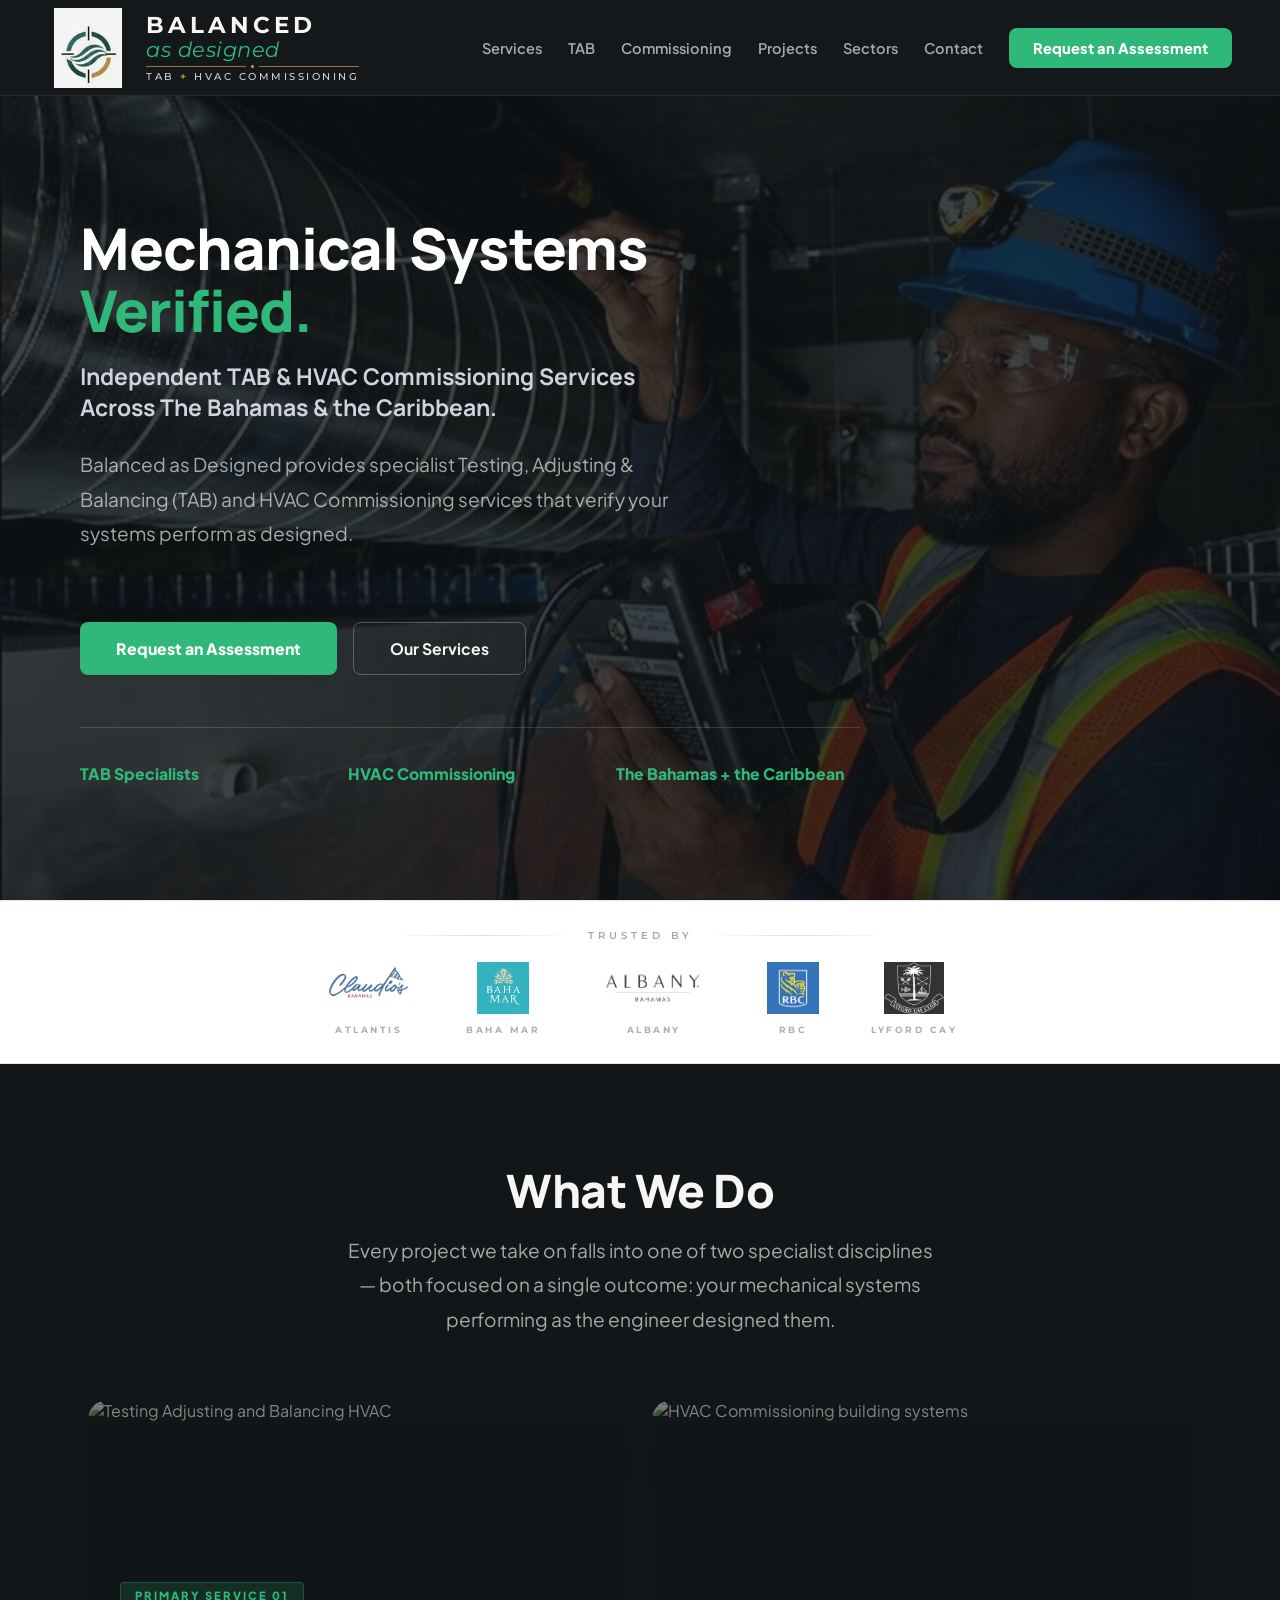
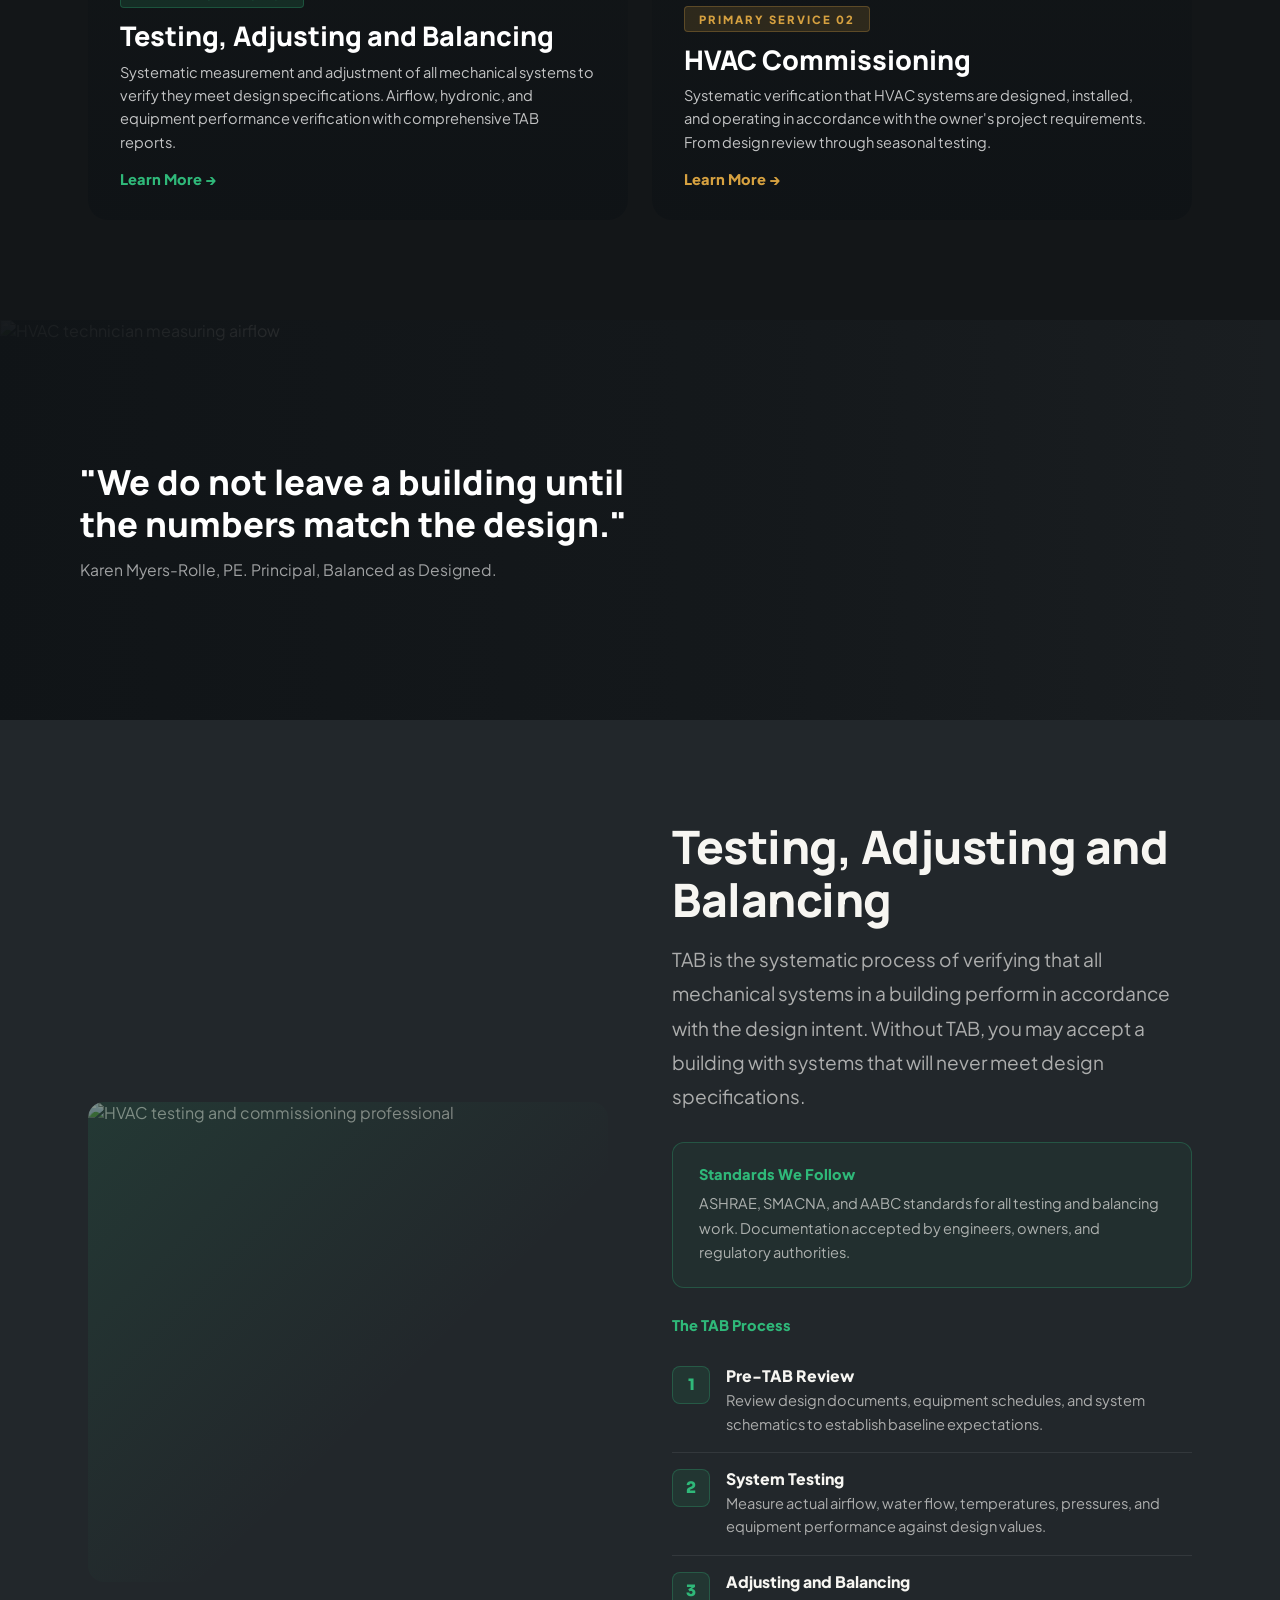
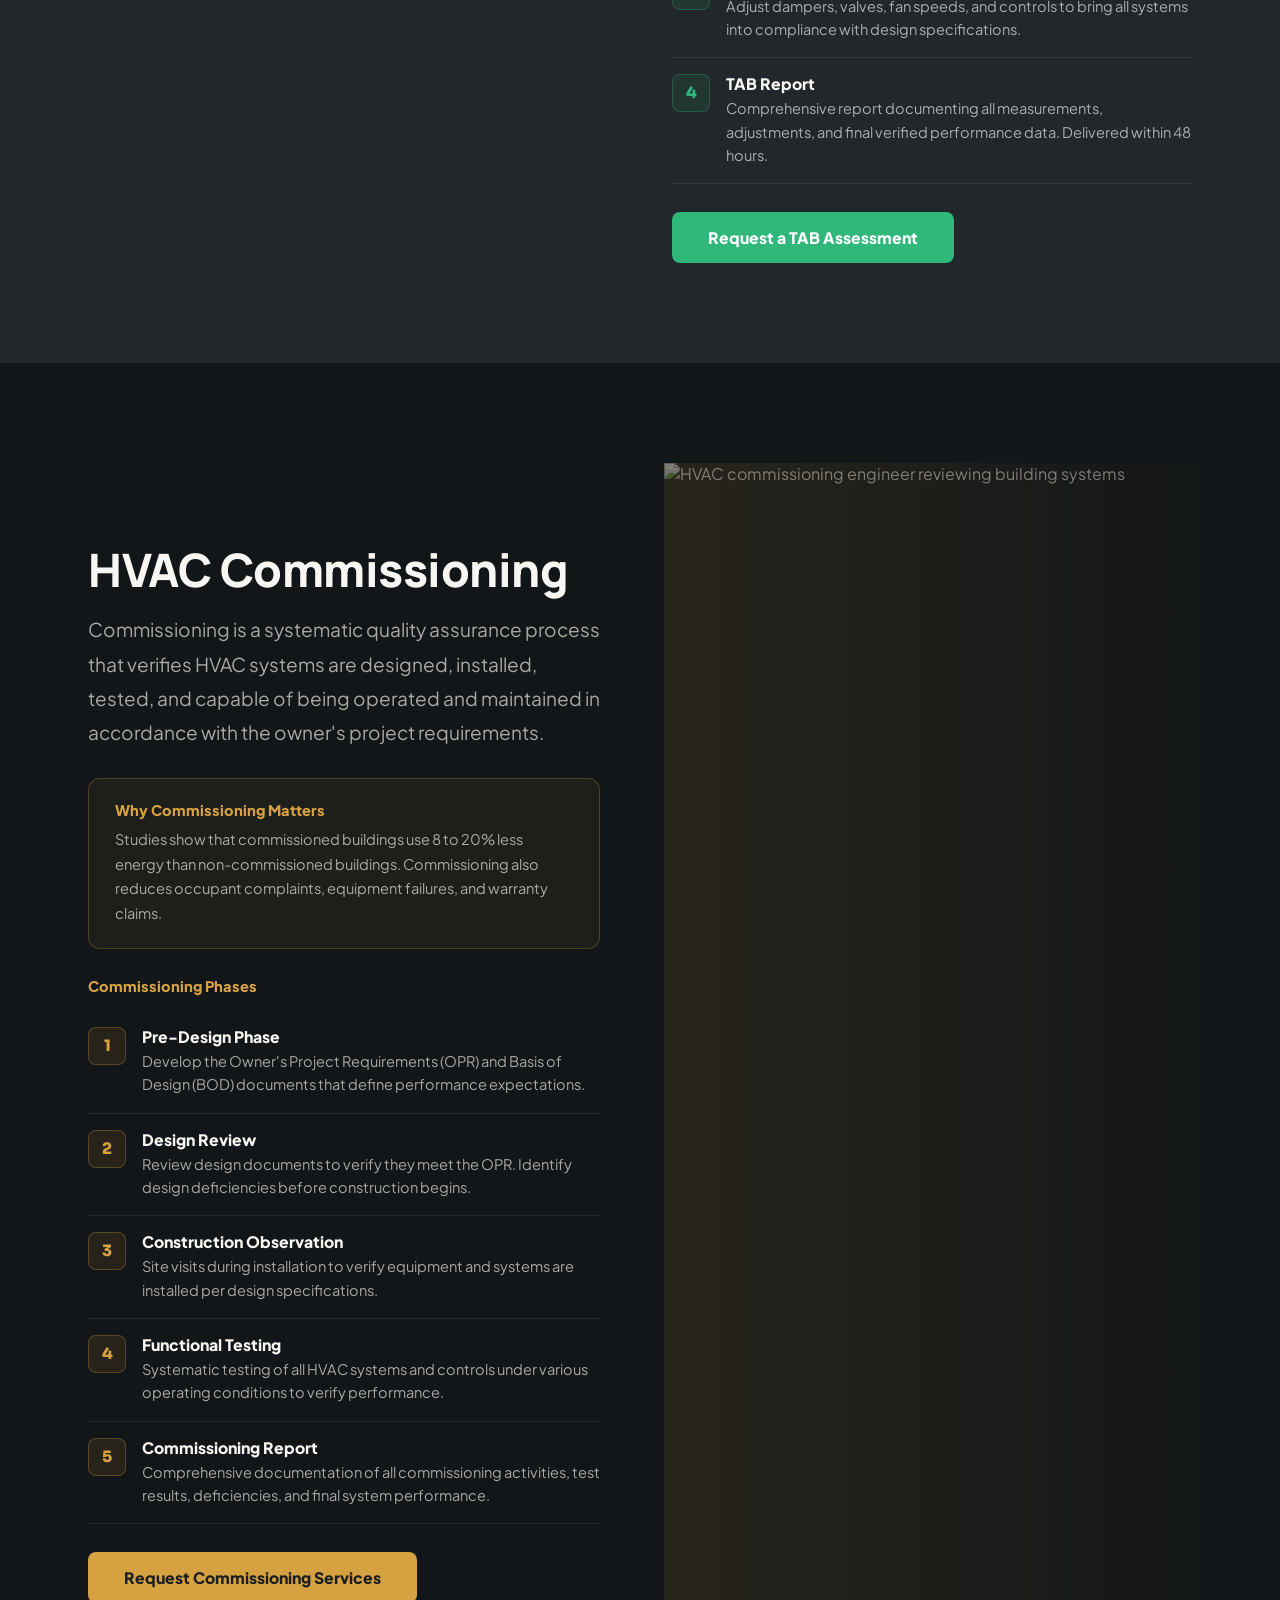
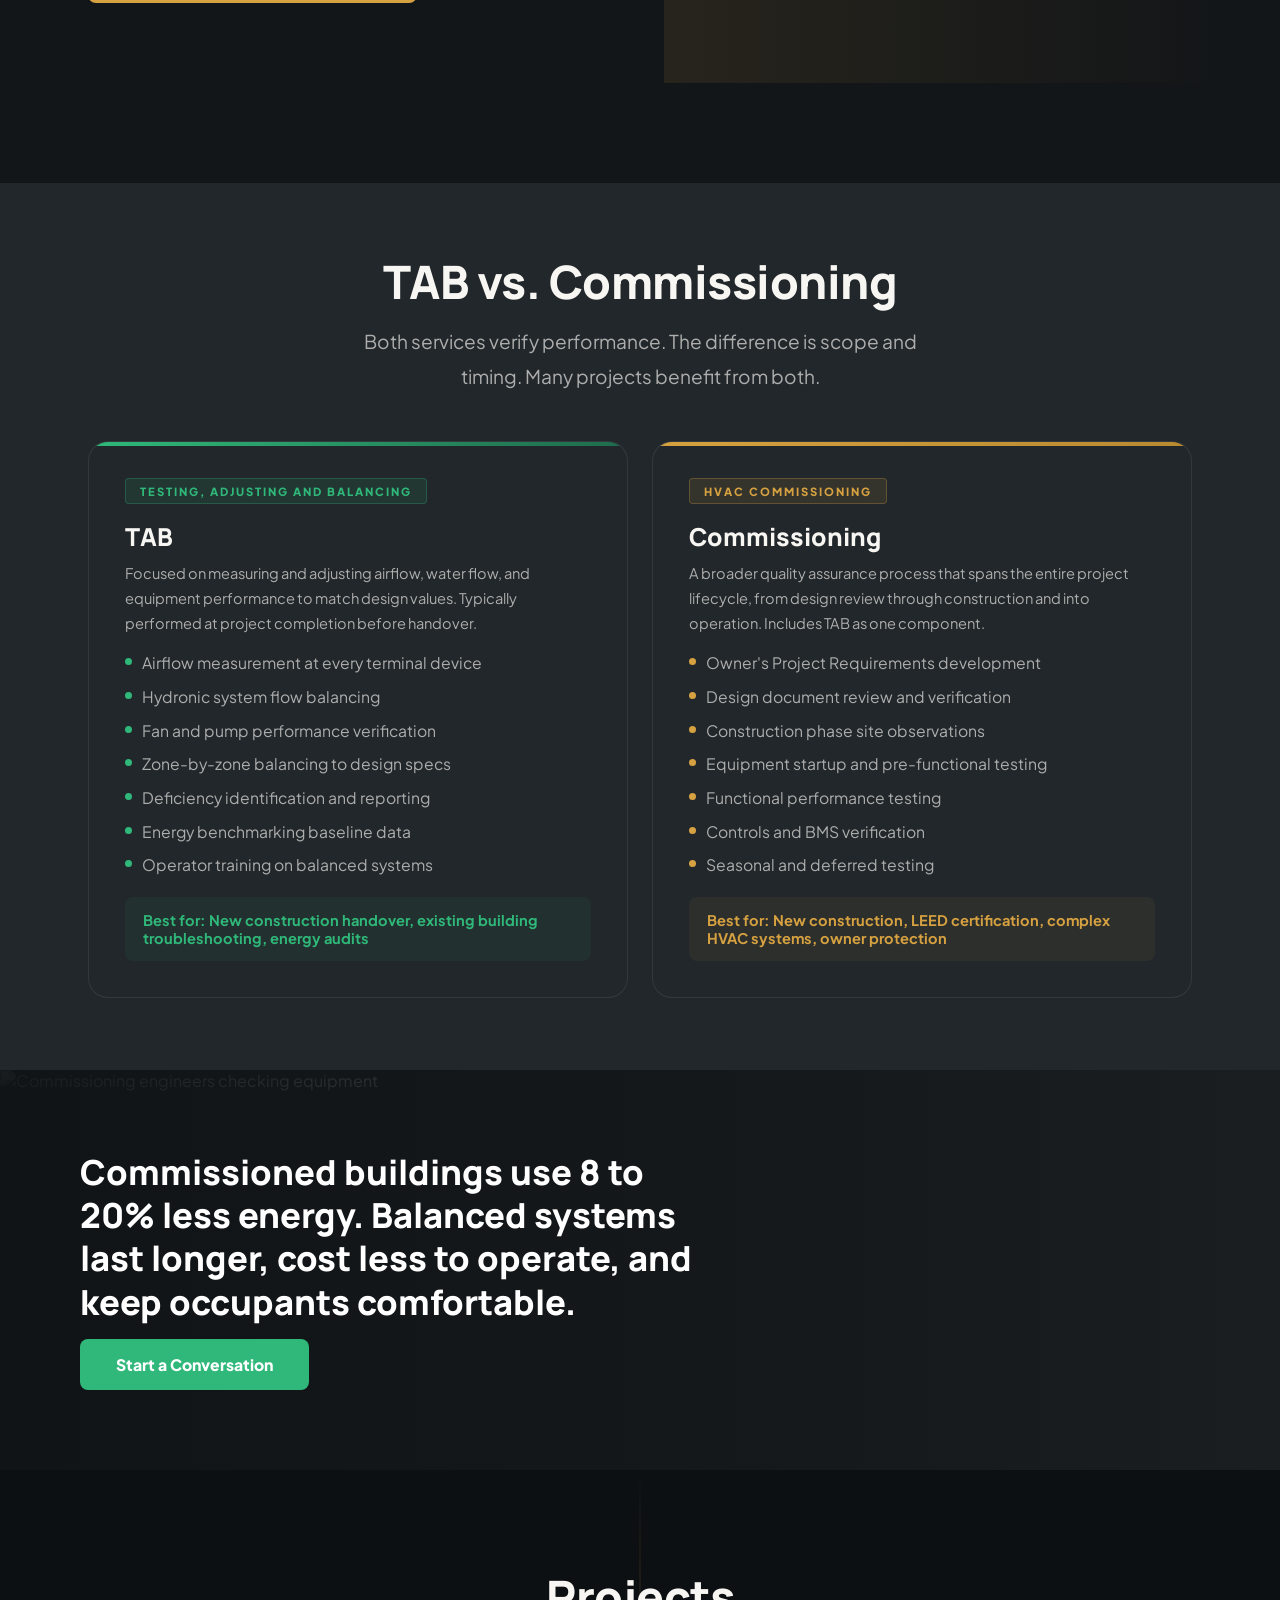
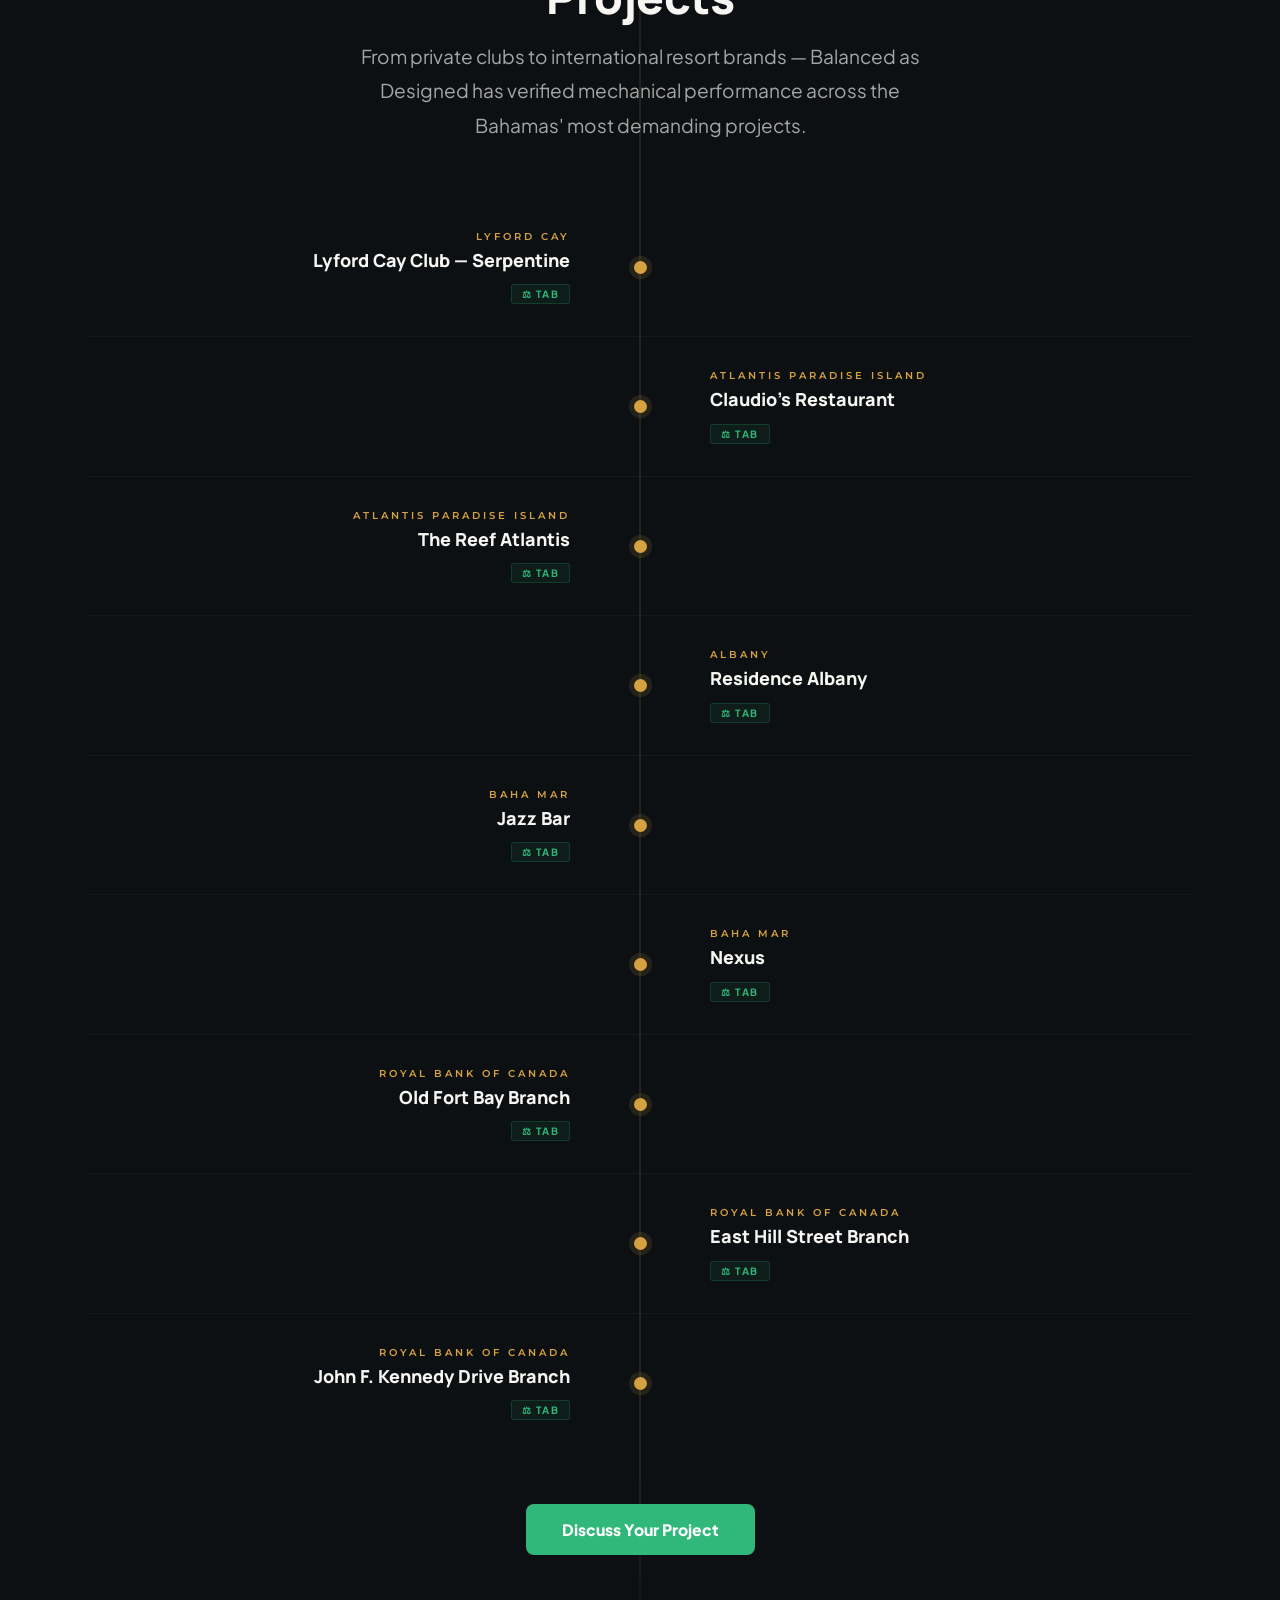
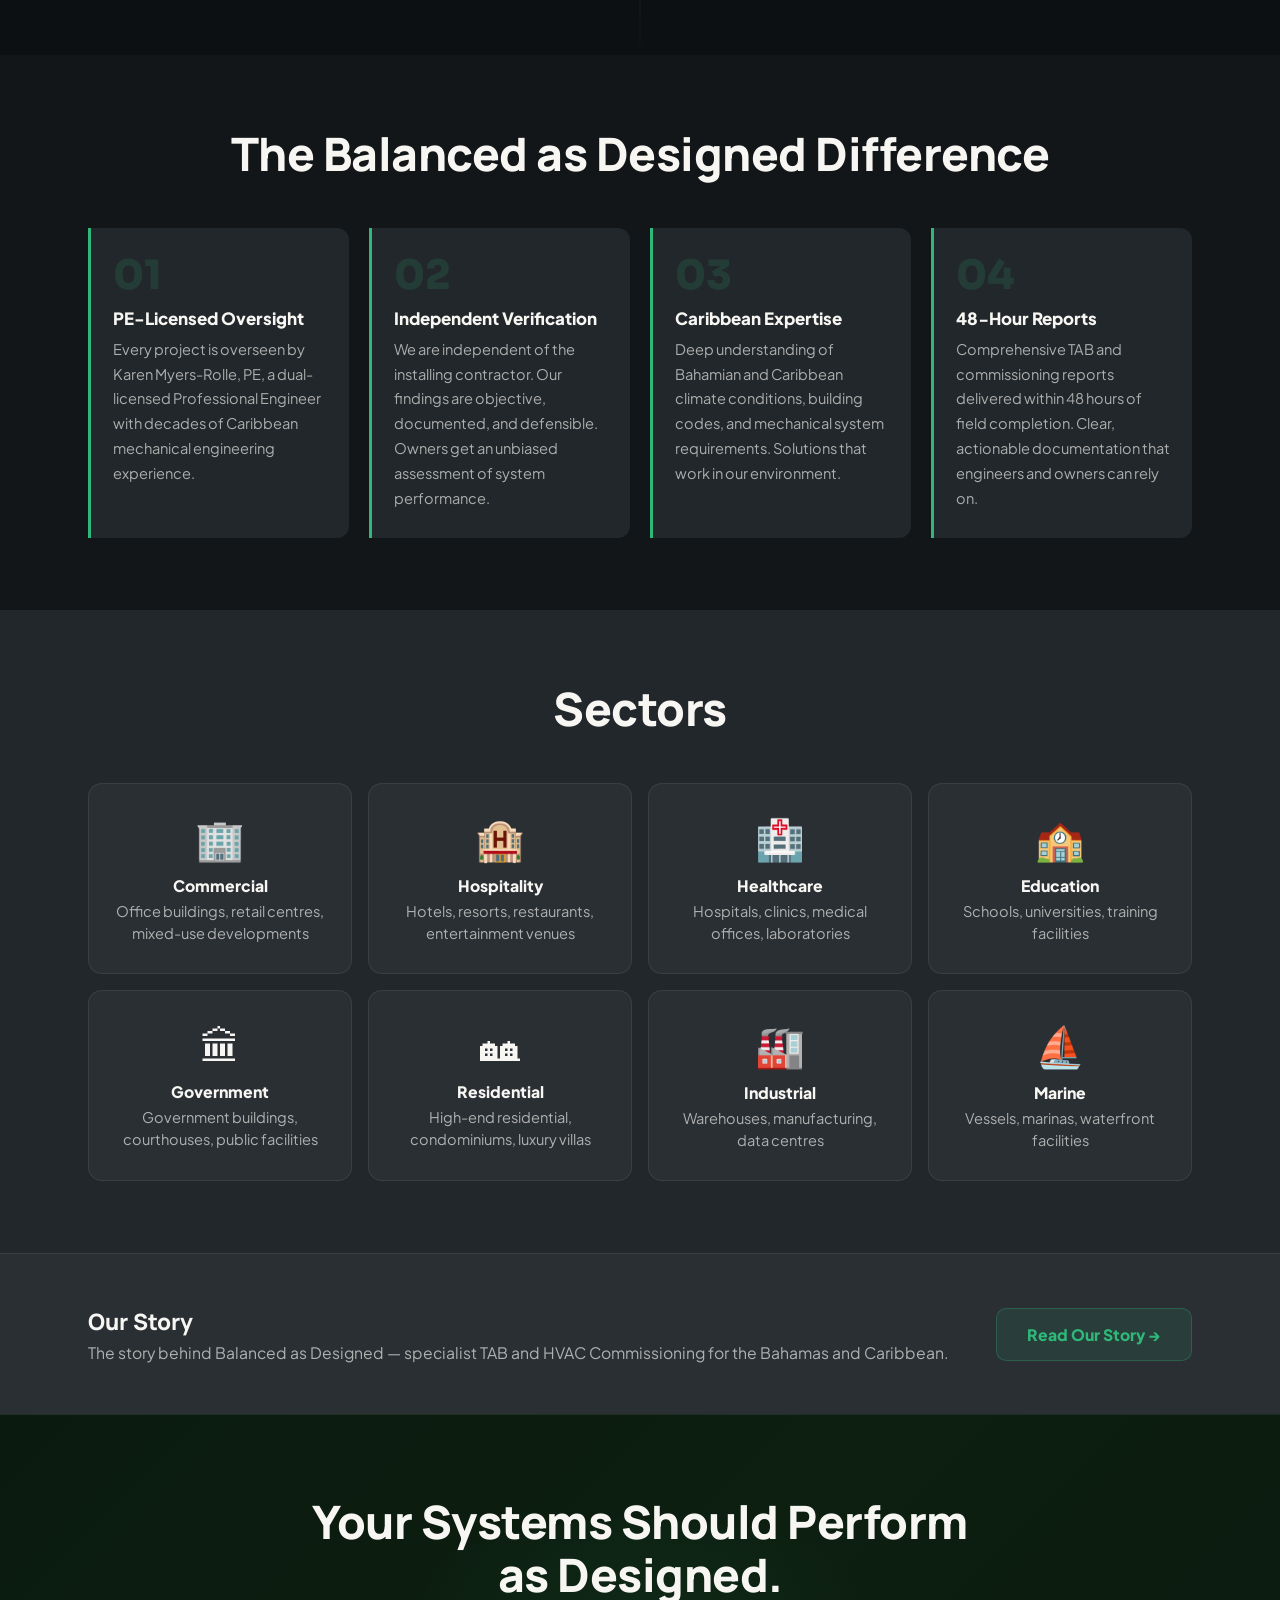
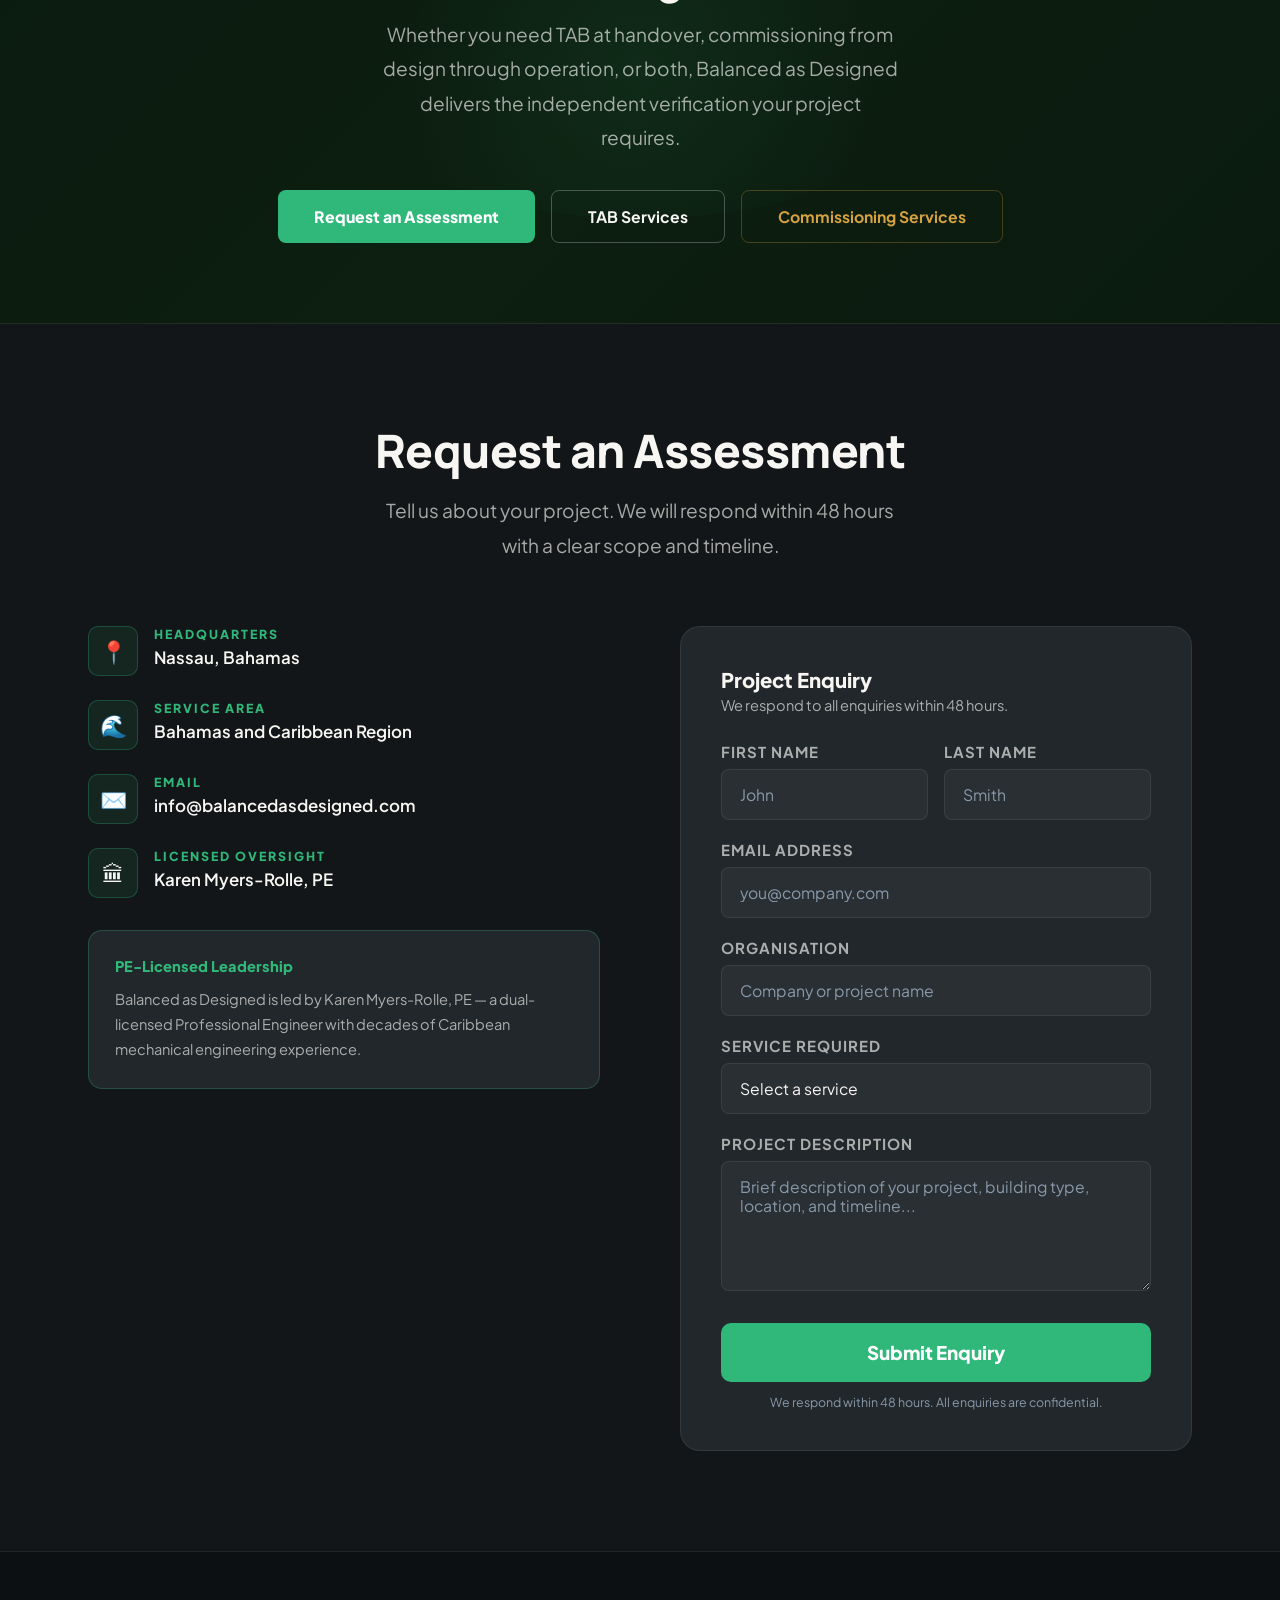
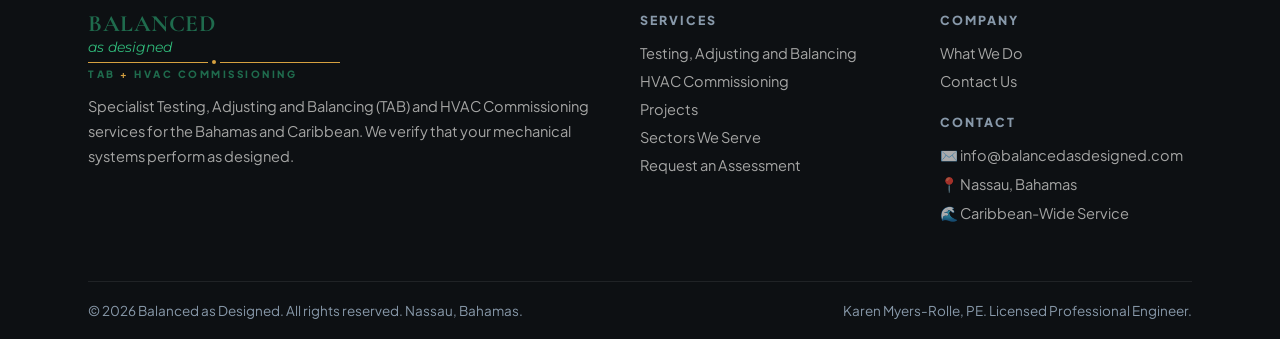
==== commit ff9c97f7: "Trust bar: white background strip, colour logos" ====
--- a/index.html
+++ b/index.html
@@ -500,10 +500,10 @@
 
 /* ─── TRUST BAR ─────────────────────────────────────────────── */
 .trust-bar{
-  background:#0D1013;
-  border-top:1px solid rgba(214,161,64,0.15);
-  border-bottom:1px solid rgba(255,255,255,0.05);
-  padding:32px 48px;
+  background:#ffffff;
+  border-top:1px solid #e8e8e8;
+  border-bottom:1px solid #e8e8e8;
+  padding:28px 48px;
 }
 .trust-bar-inner{
   max-width:var(--max);margin:0 auto;
@@ -514,31 +514,28 @@
 }
 .trust-label-wrap::before,.trust-label-wrap::after{
   content:"";flex:1;height:1px;
-  background:linear-gradient(90deg,transparent,rgba(214,161,64,0.25),transparent);
+  background:linear-gradient(90deg,transparent,rgba(26,30,33,0.15),transparent);
   max-width:180px;
 }
 .trust-label{
   font-family:"Montserrat",sans-serif;font-size:10px;font-weight:600;
-  text-transform:uppercase;letter-spacing:4px;color:rgba(247,246,242,0.35);white-space:nowrap;
+  text-transform:uppercase;letter-spacing:4px;color:rgba(26,30,33,0.4);white-space:nowrap;
 }
 .trust-logos-wrap{
-  display:flex;align-items:flex-end;justify-content:center;gap:48px;flex-wrap:wrap;
+  display:flex;align-items:center;justify-content:center;gap:52px;flex-wrap:wrap;
 }
 .trust-logo-item{
-  display:flex;flex-direction:column;align-items:center;gap:12px;
-  opacity:0.85;transition:opacity 0.25s, transform 0.25s;cursor:default;
+  display:flex;flex-direction:column;align-items:center;gap:10px;
+  opacity:0.8;transition:opacity 0.25s, transform 0.25s;cursor:default;
 }
 .trust-logo-item:hover{opacity:1;transform:translateY(-2px);}
 .trust-logo-img{
-  height:48px;width:auto;max-width:130px;
+  height:52px;width:auto;max-width:140px;
   object-fit:contain;
-  background:#fff;
-  border-radius:6px;
-  padding:6px 10px;
 }
 .trust-logo-name{
-  font-family:"Montserrat",sans-serif;font-size:9.5px;font-weight:700;
-  letter-spacing:2.5px;text-transform:uppercase;color:rgba(247,246,242,0.55);white-space:nowrap;
+  font-family:"Montserrat",sans-serif;font-size:9px;font-weight:700;
+  letter-spacing:2.5px;text-transform:uppercase;color:rgba(26,30,33,0.45);white-space:nowrap;
 }
 @media(max-width:768px){
   .trust-bar{padding:24px 20px;}
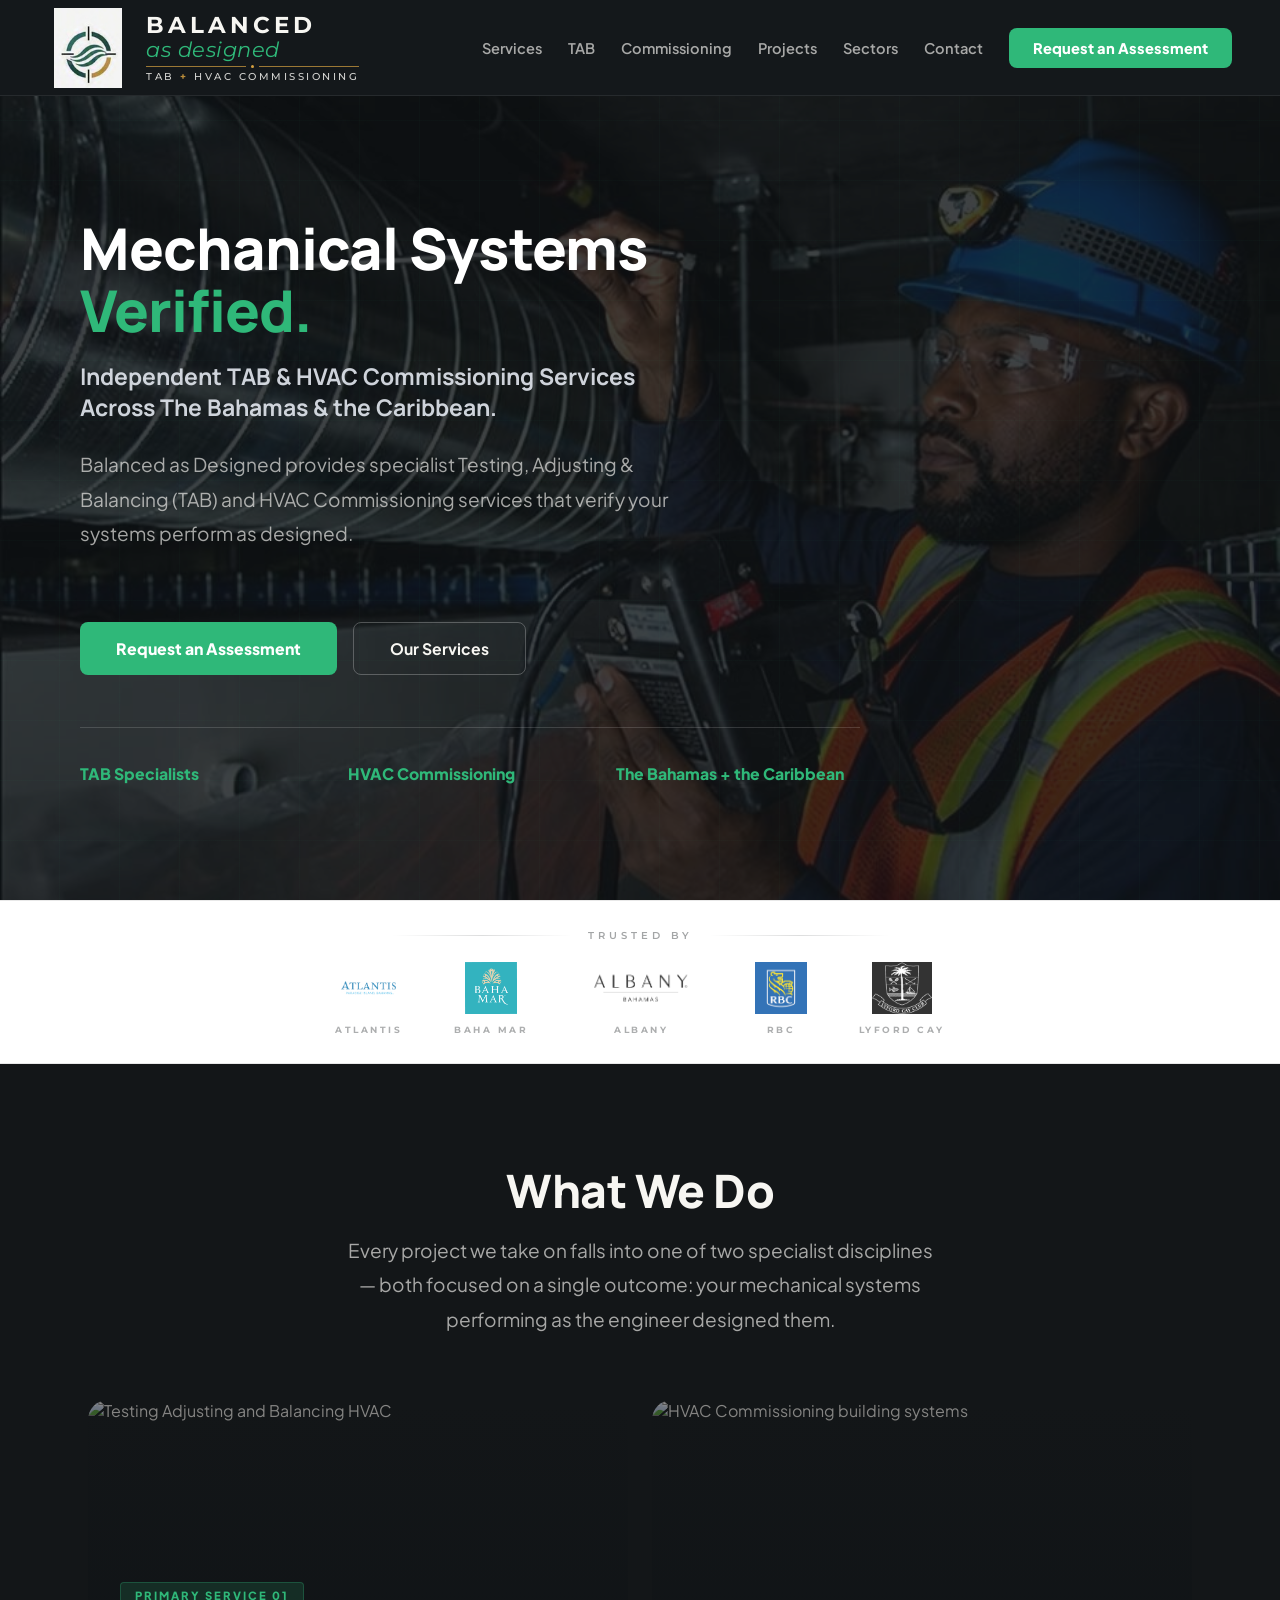
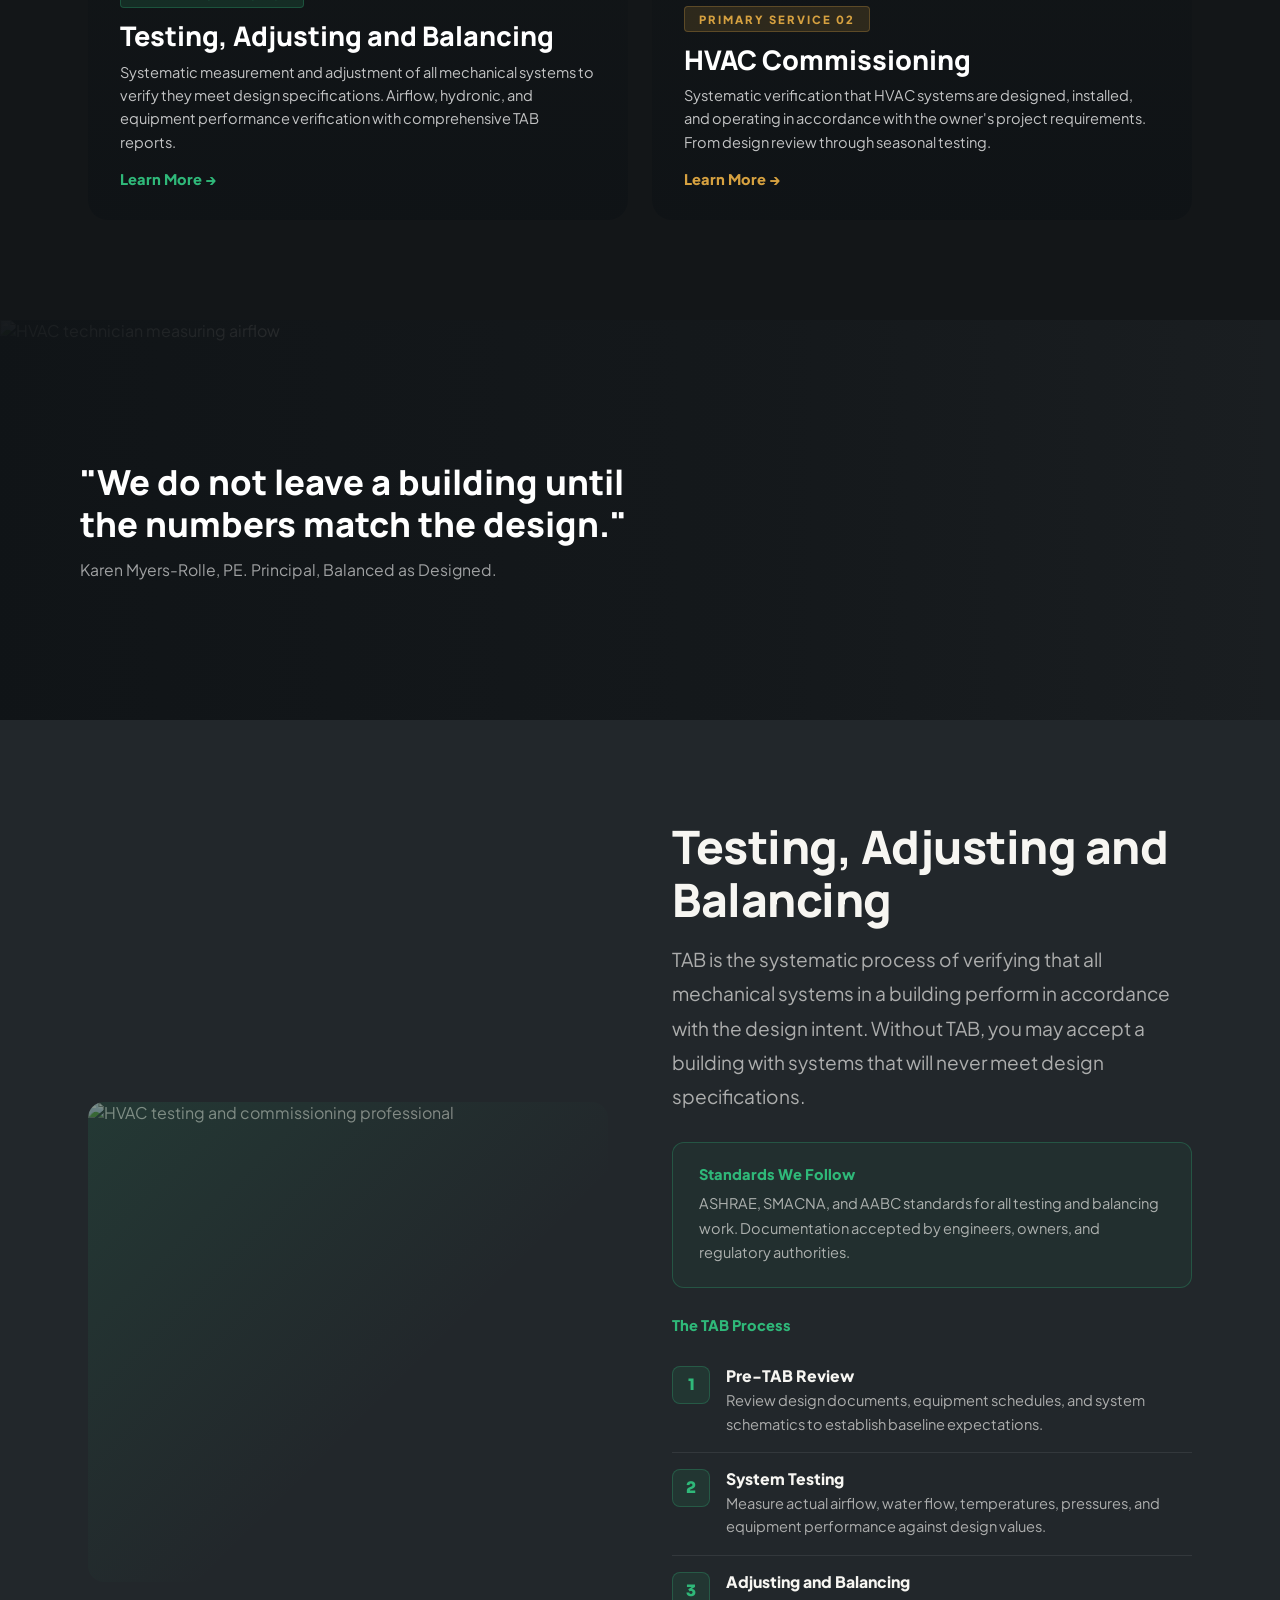
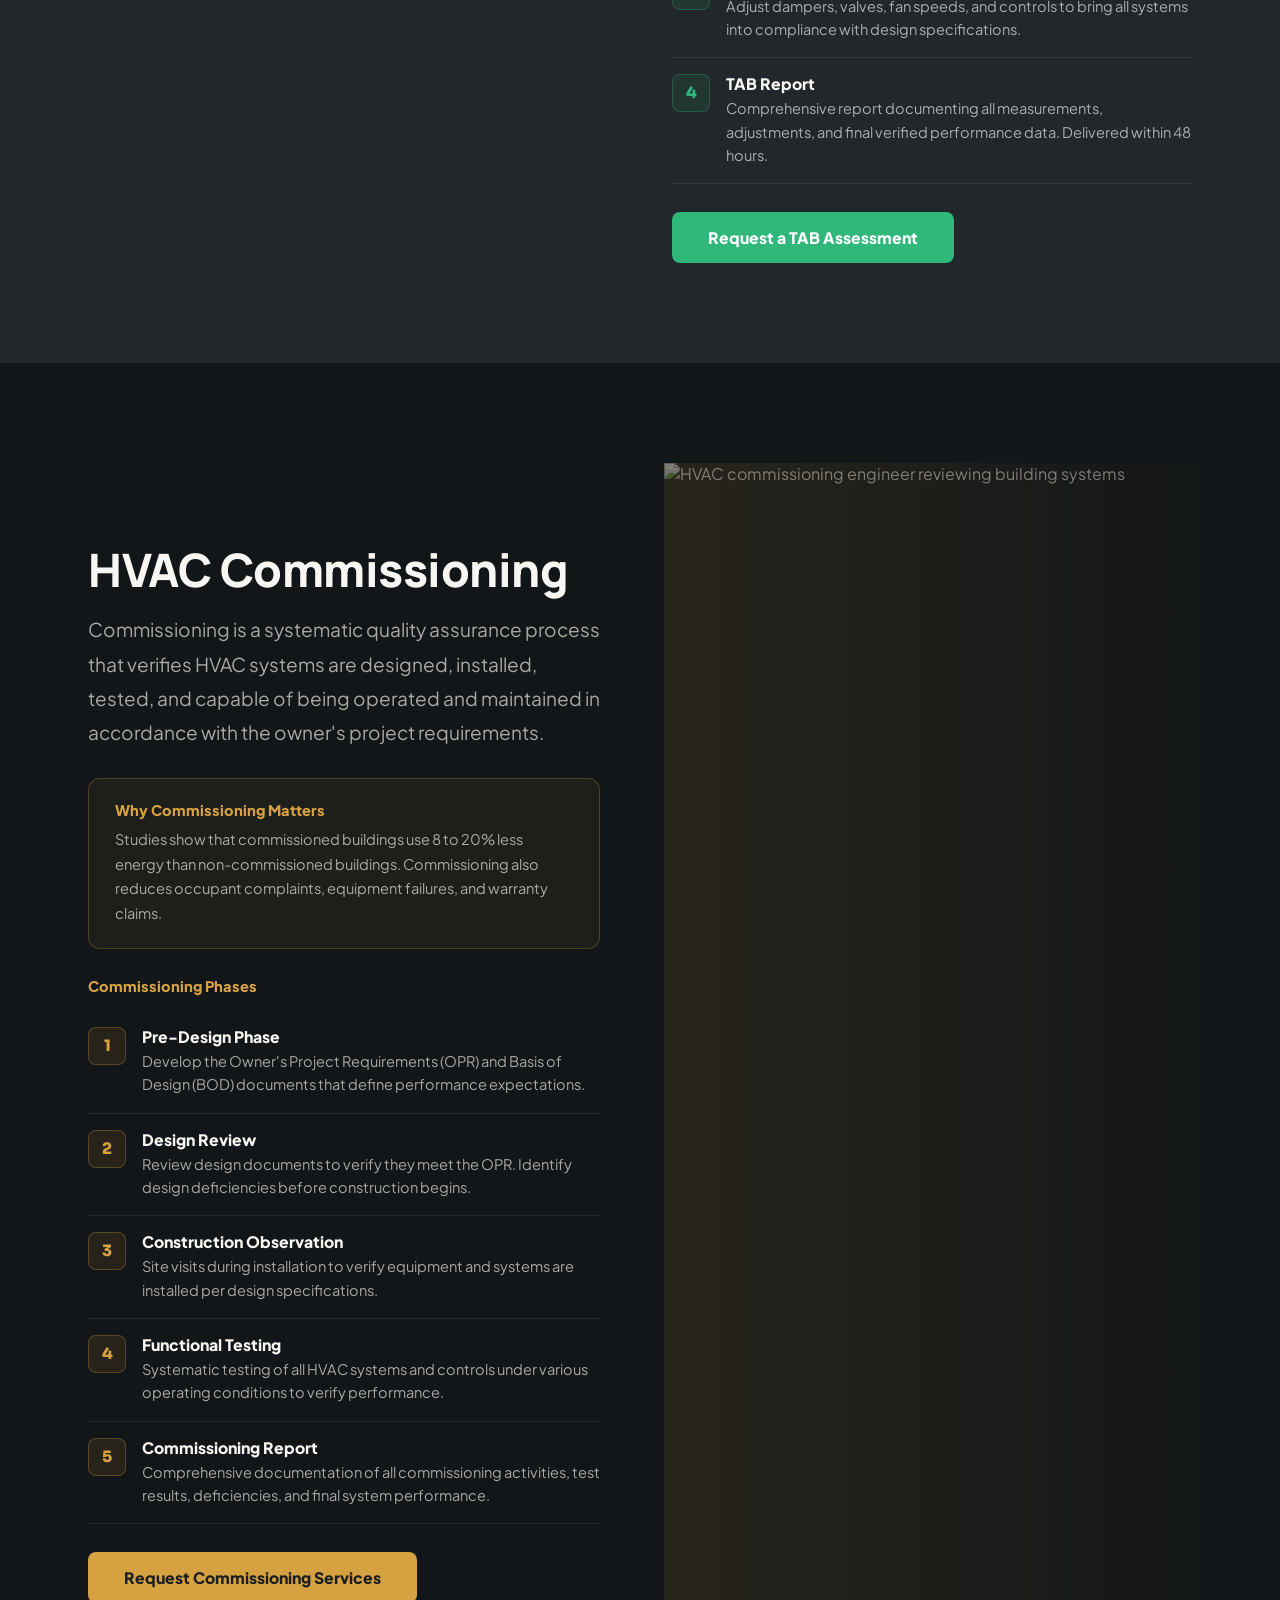
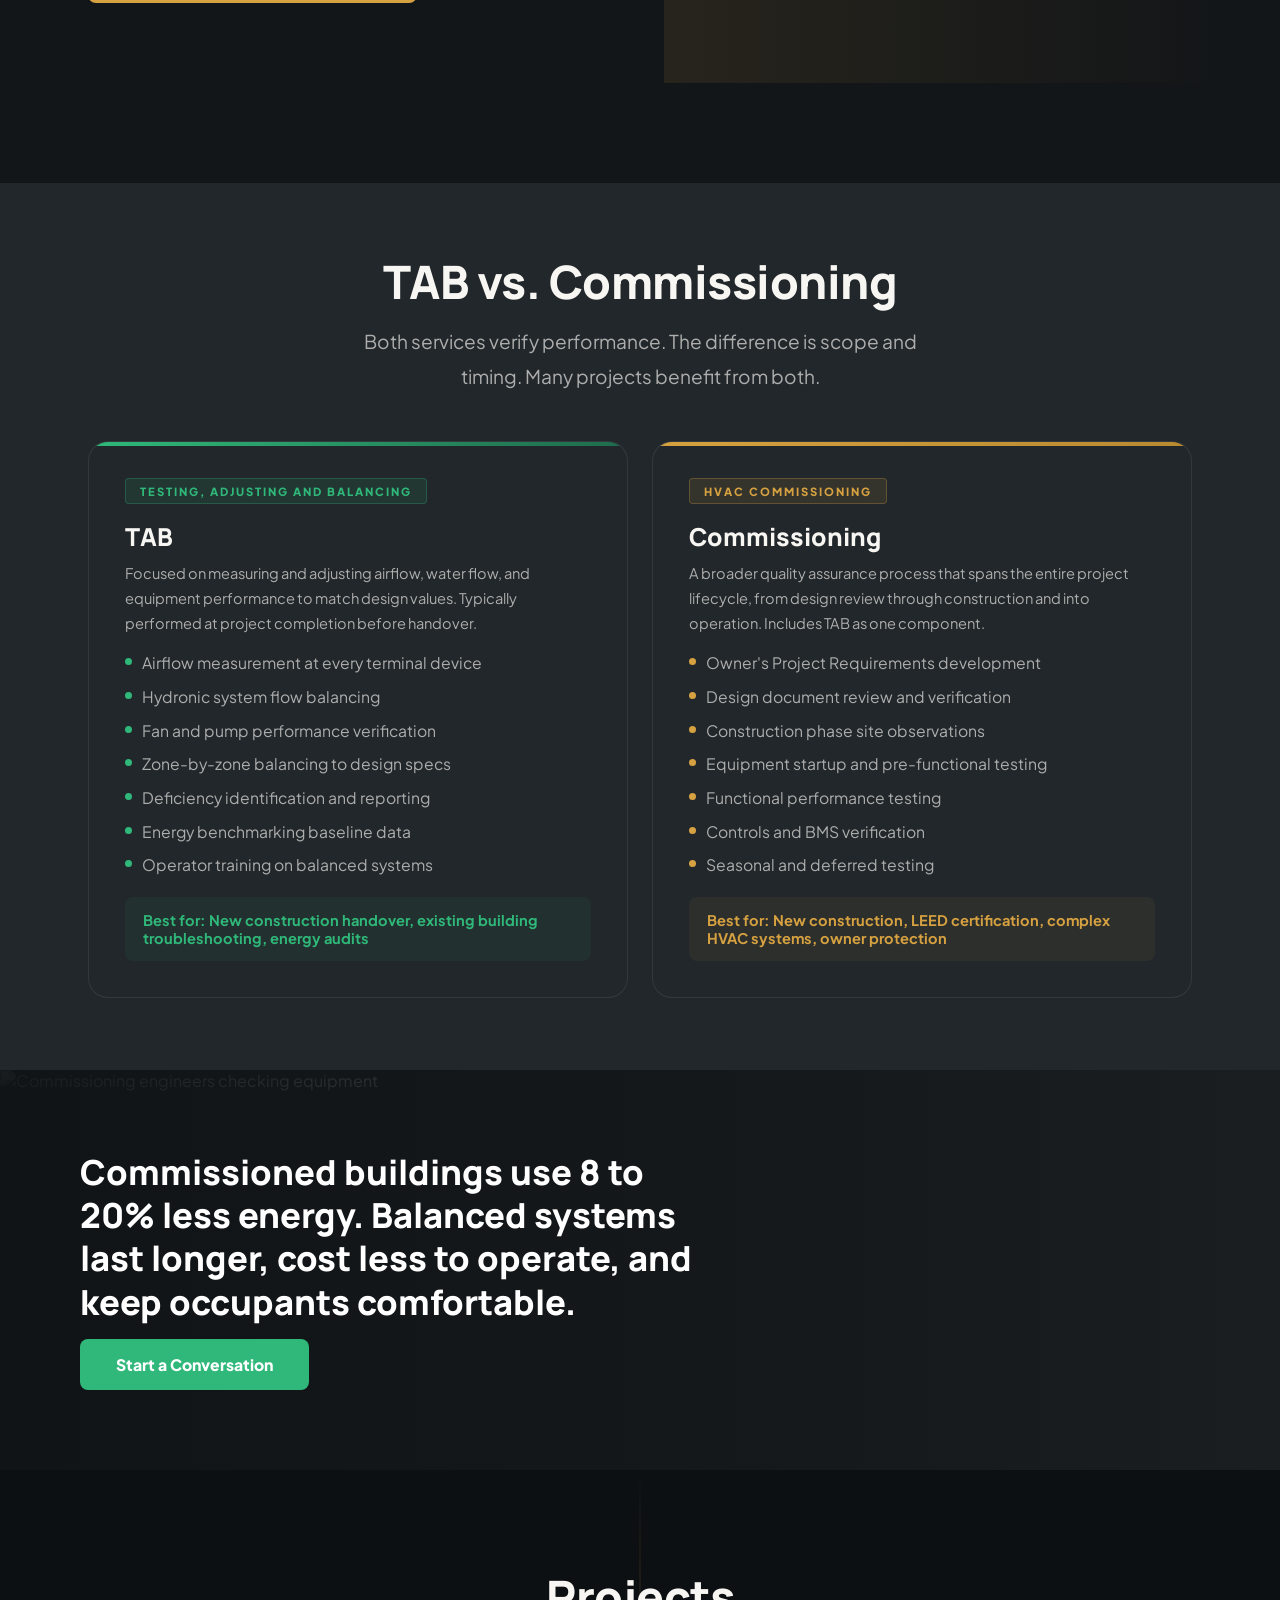
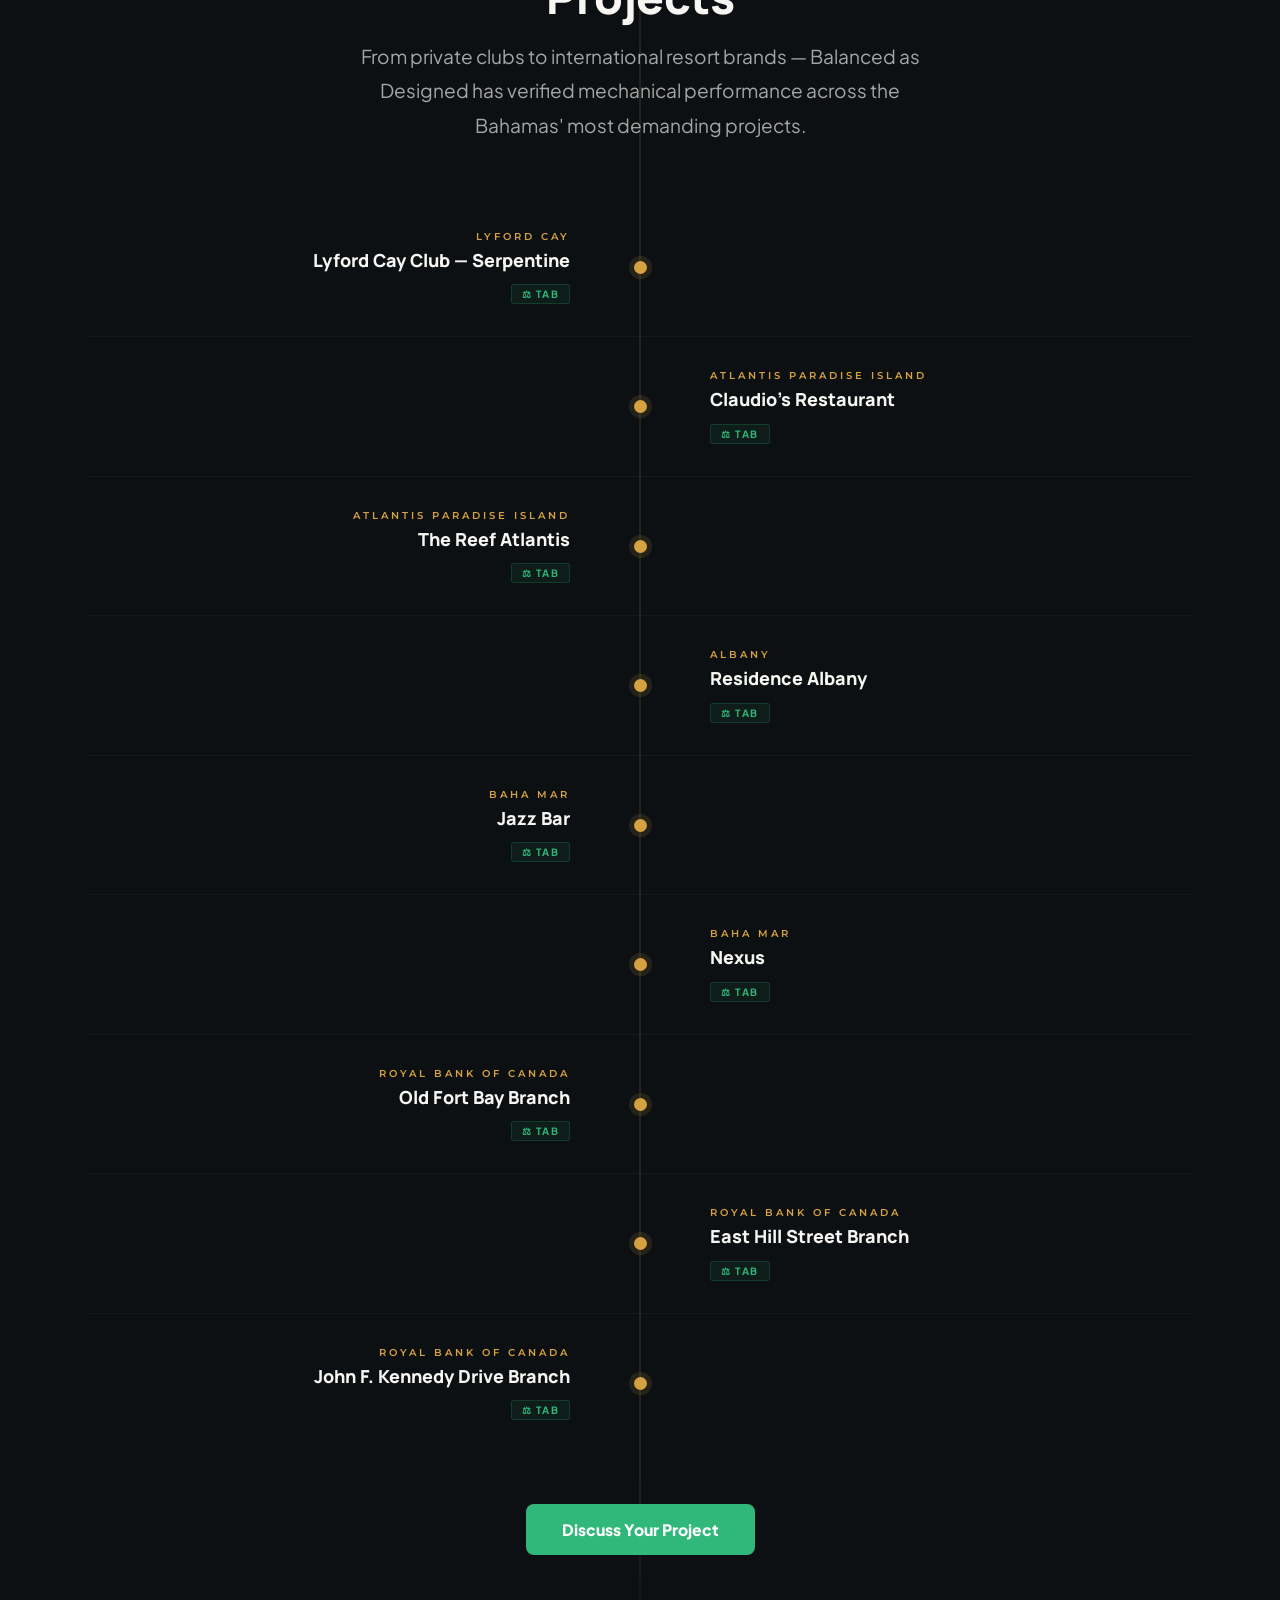
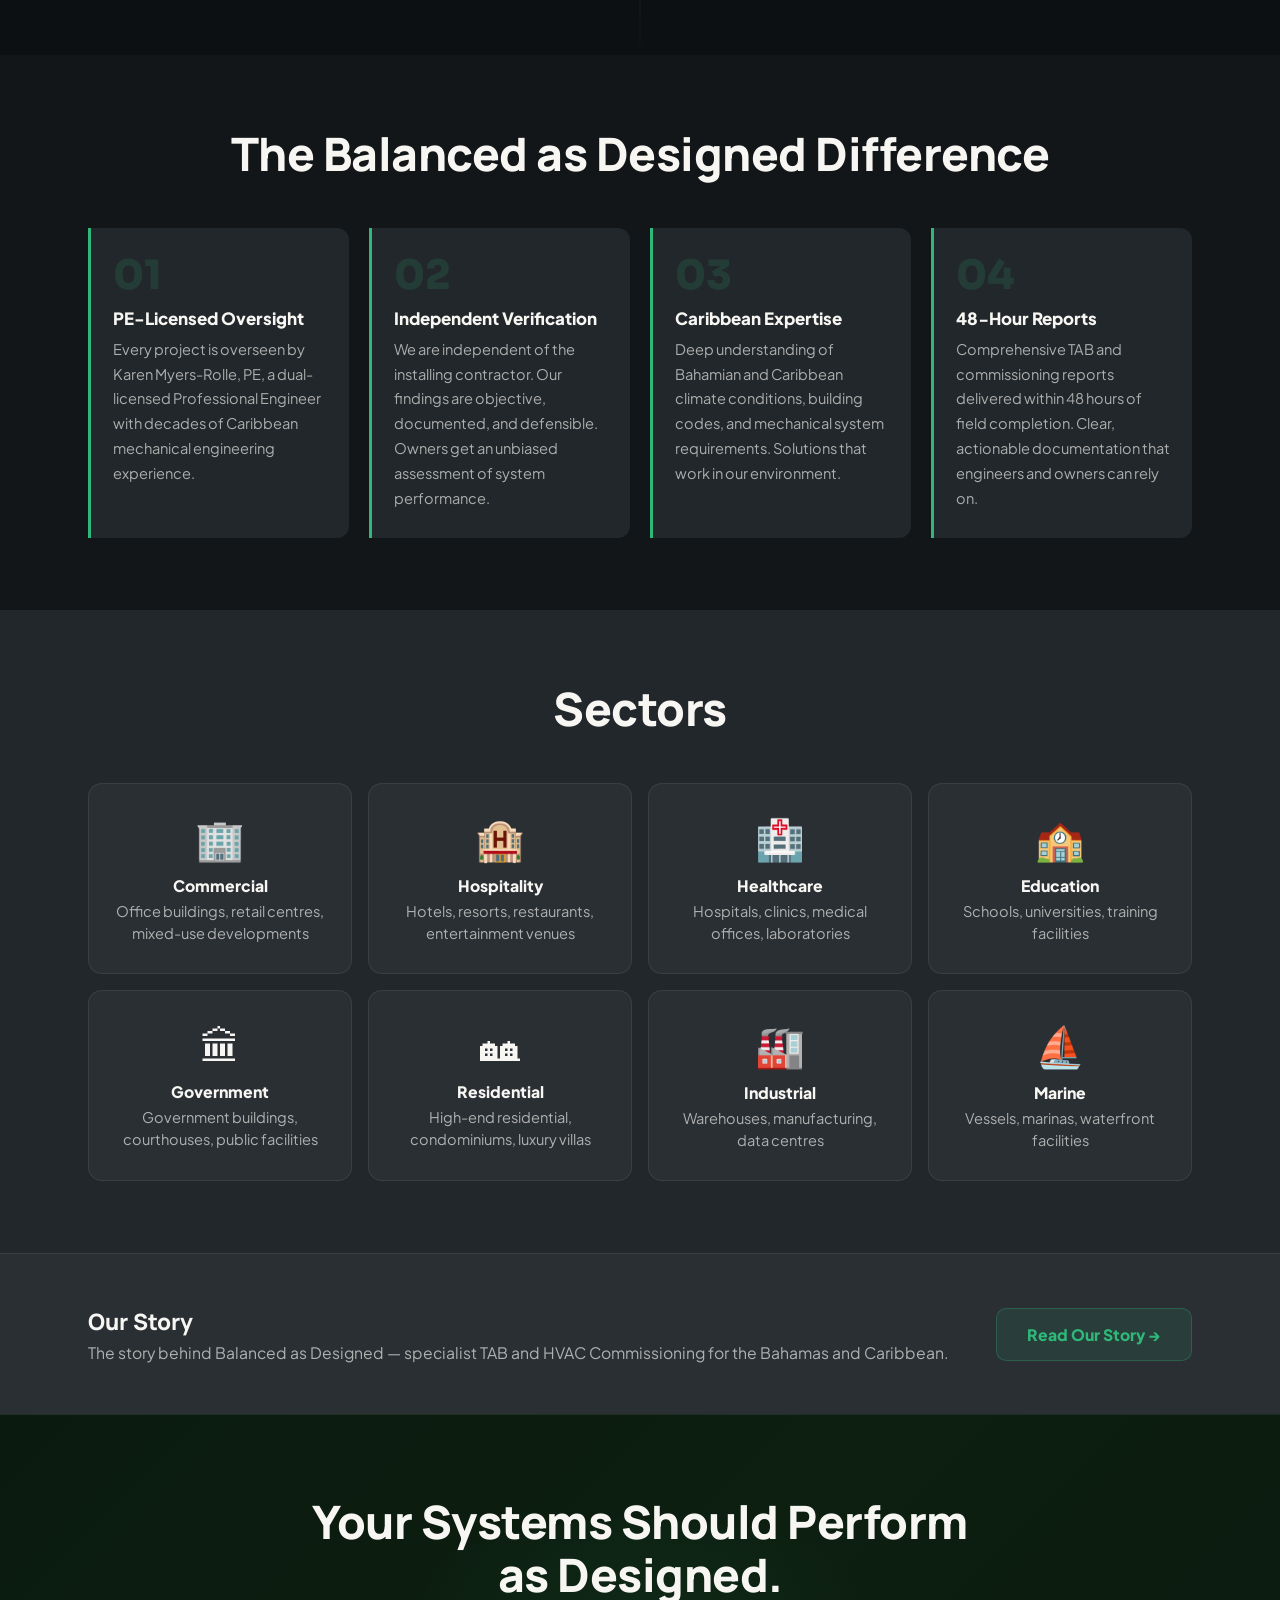
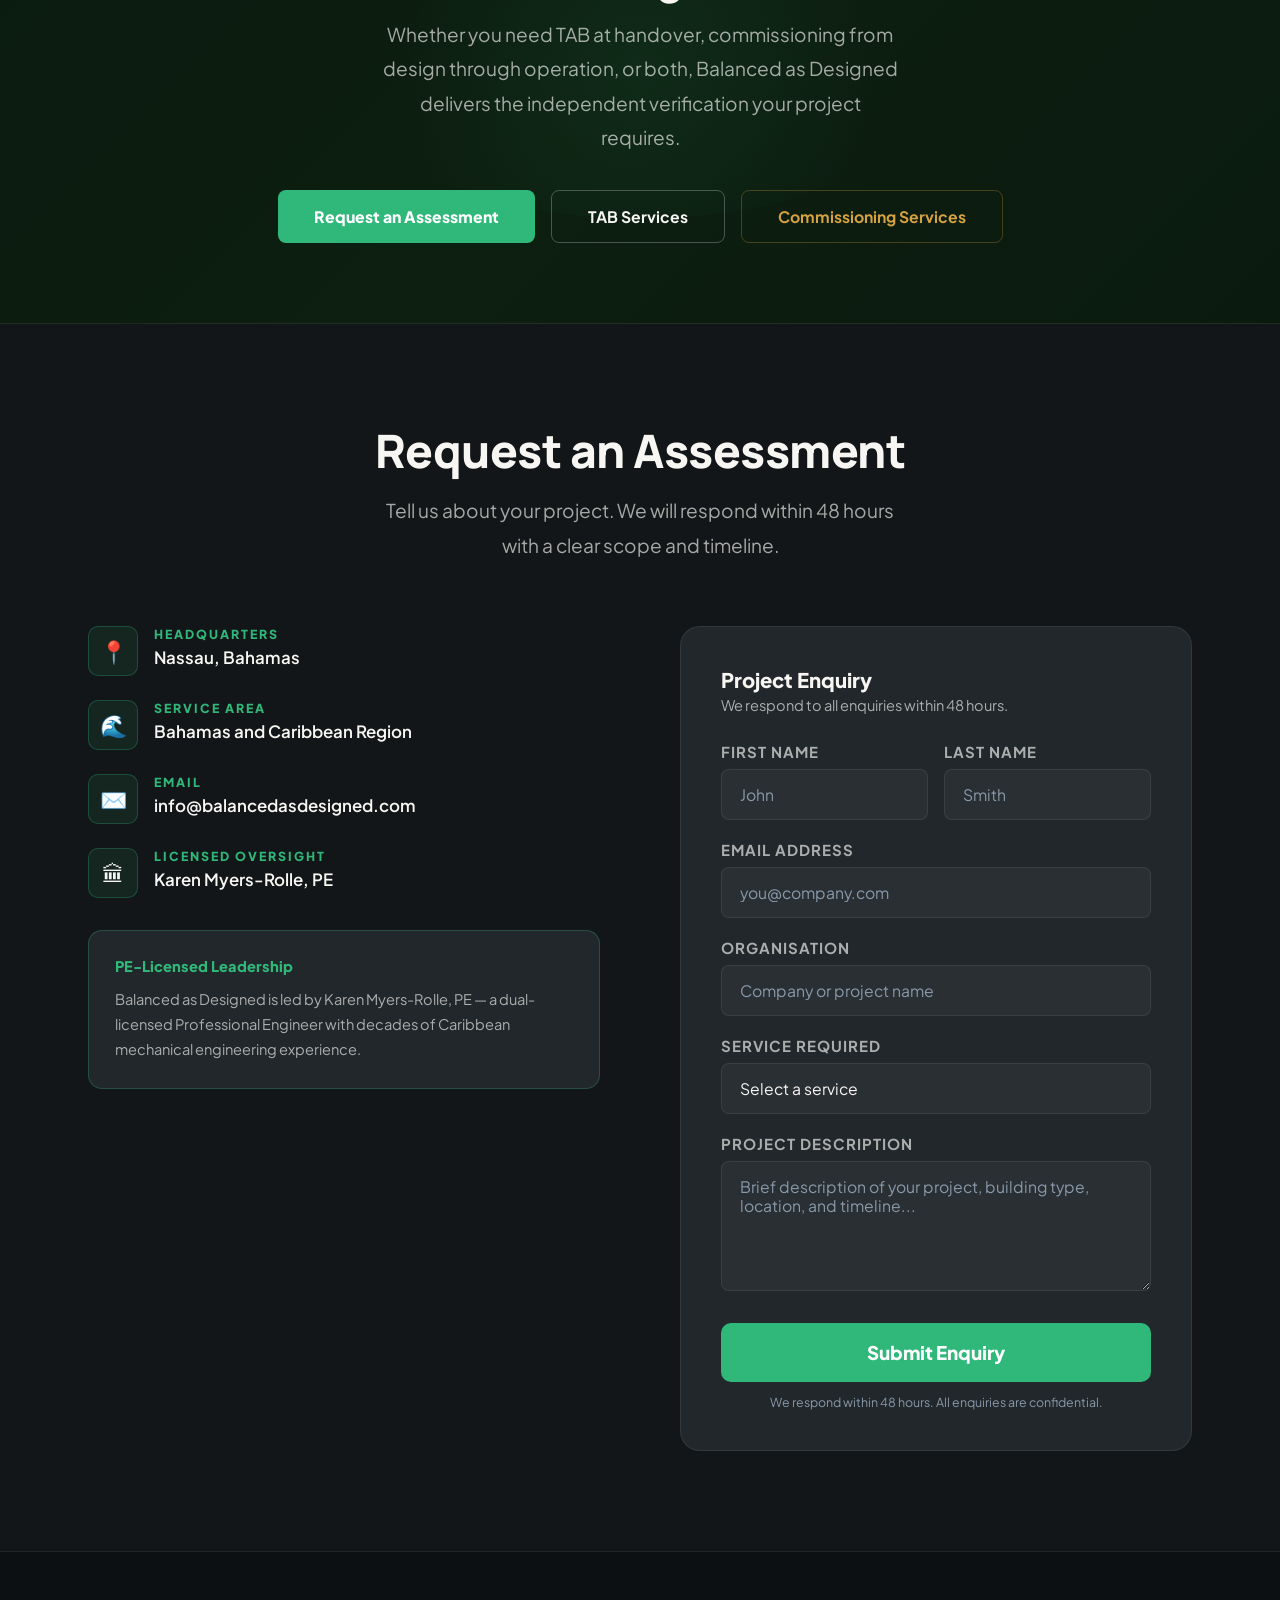
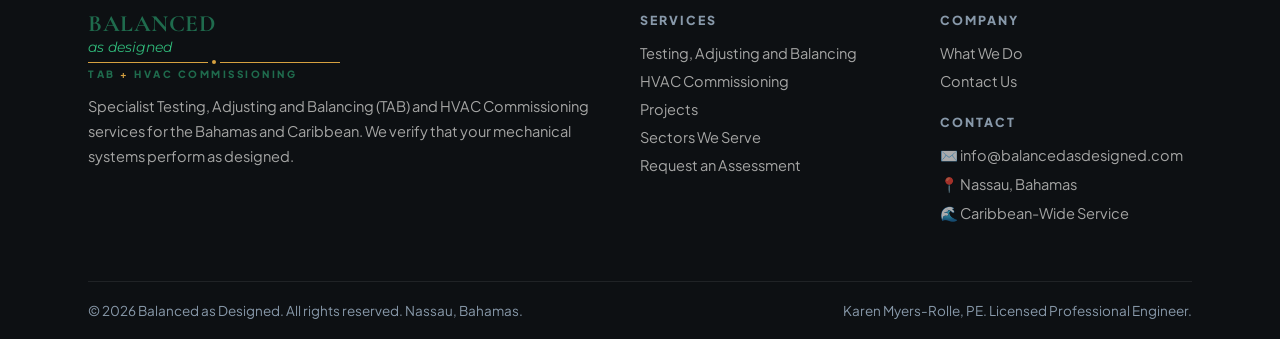
==== commit 3c8e1715: "Use atl.png for Atlantis in trust bar" ====
--- a/index.html
+++ b/index.html
@@ -635,7 +635,7 @@
     </div>
     <div class="trust-logos-wrap">
       <div class="trust-logo-item">
-        <img src="cla.png" alt="Atlantis" class="trust-logo-img"/>
+        <img src="atl.png" alt="Atlantis" class="trust-logo-img"/>
         <span class="trust-logo-name">Atlantis</span>
       </div>
       <div class="trust-logo-item">
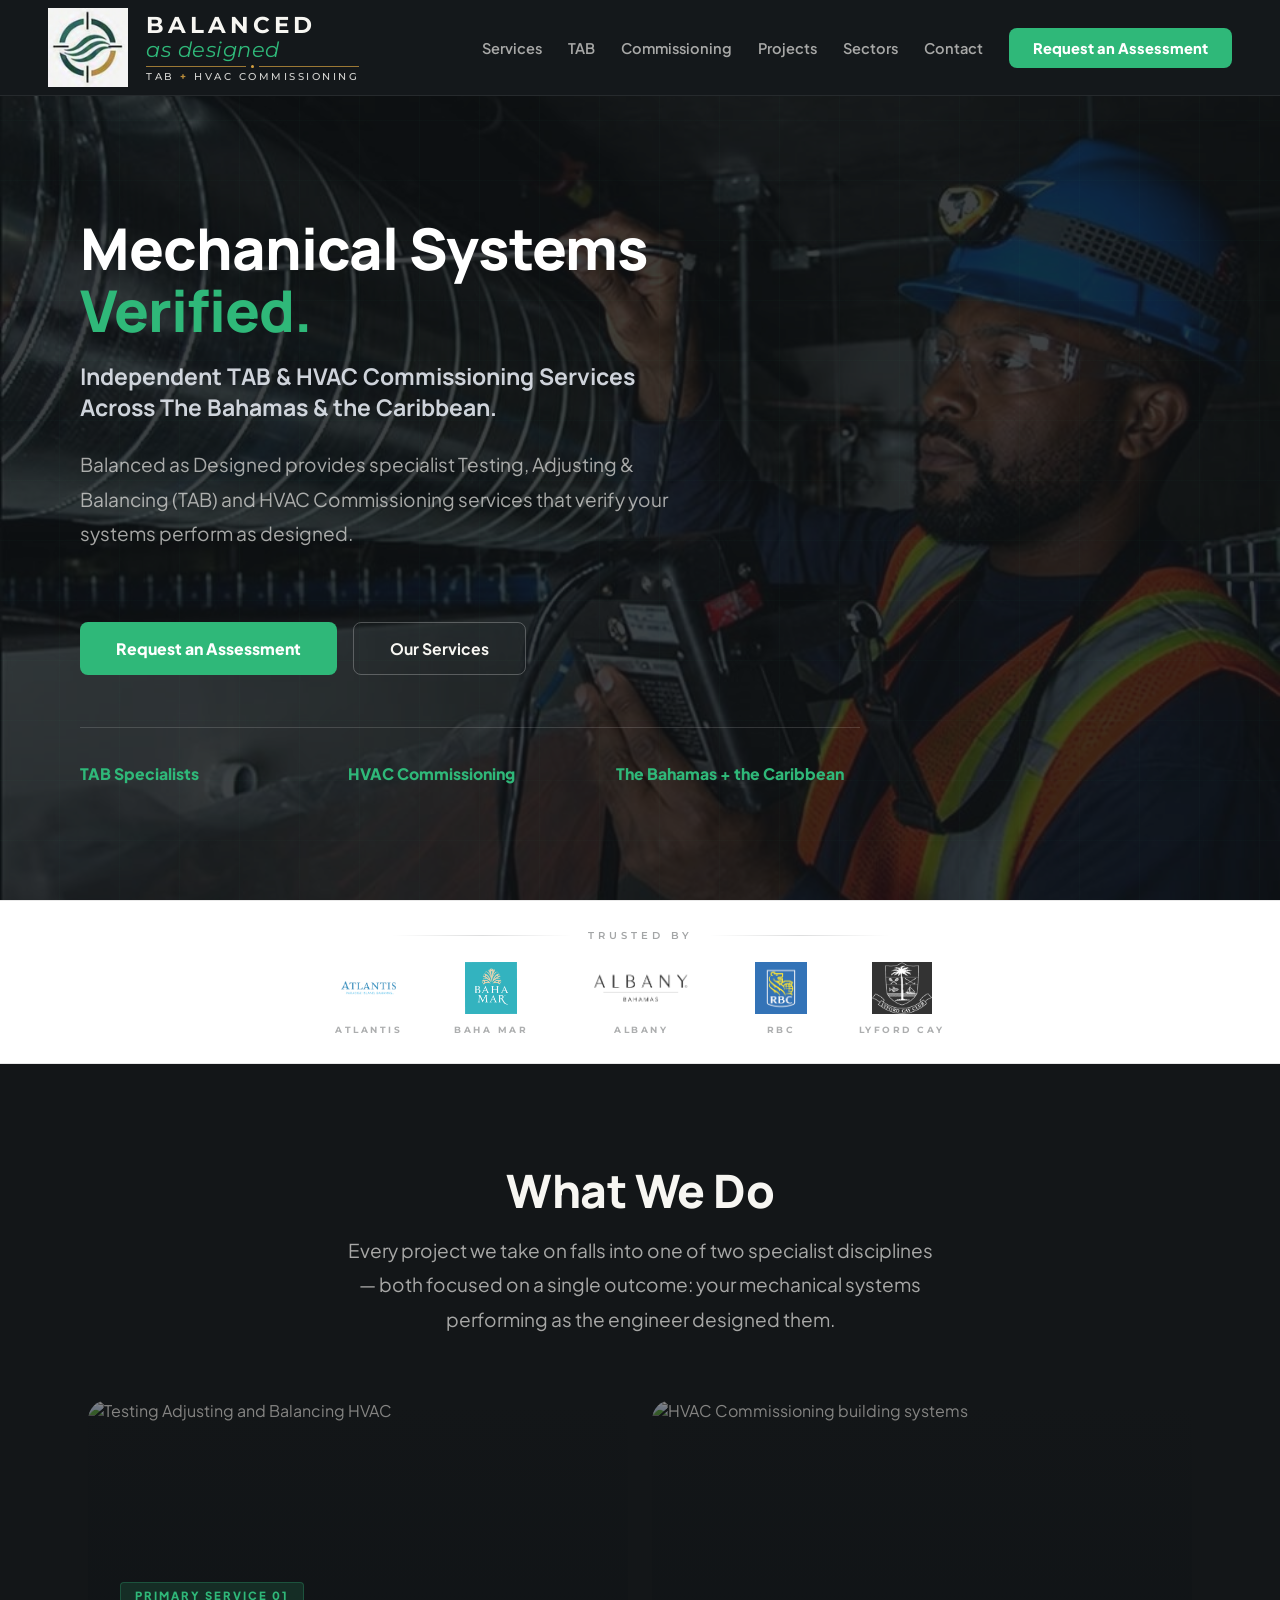
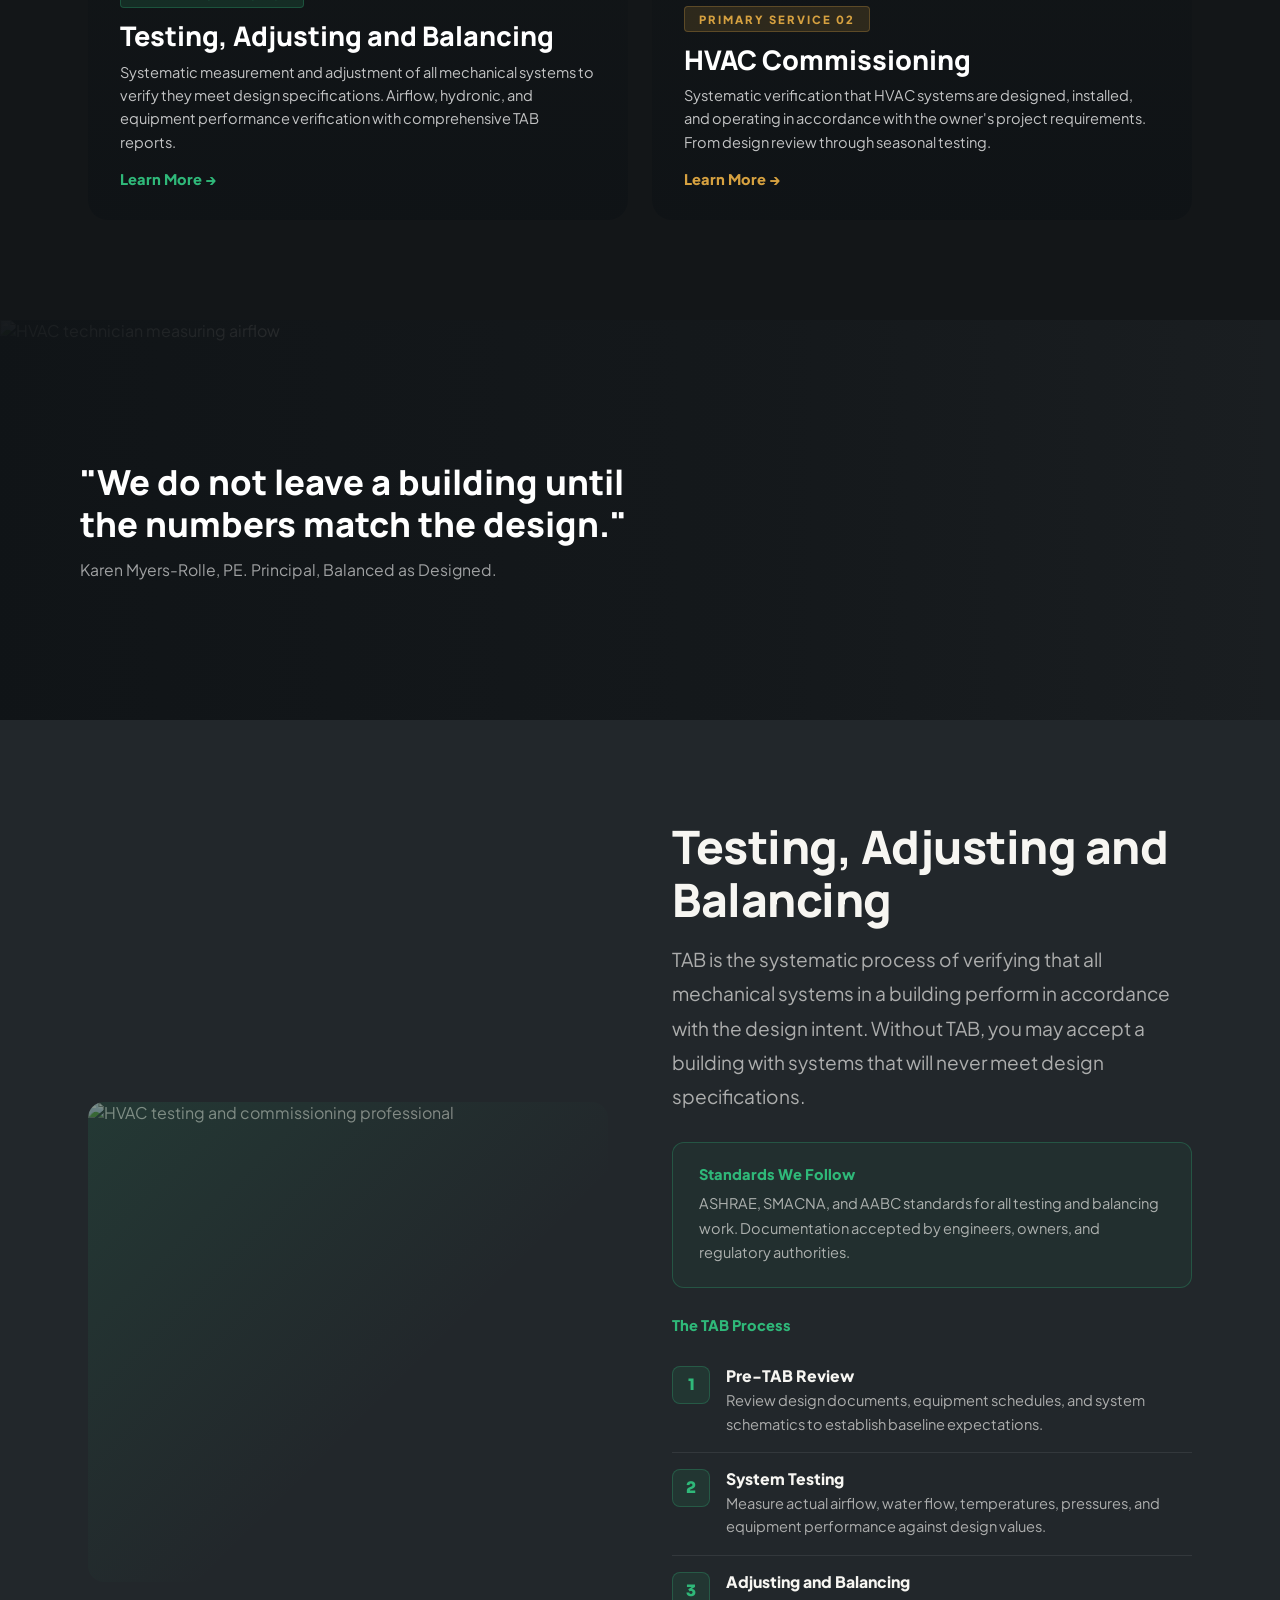
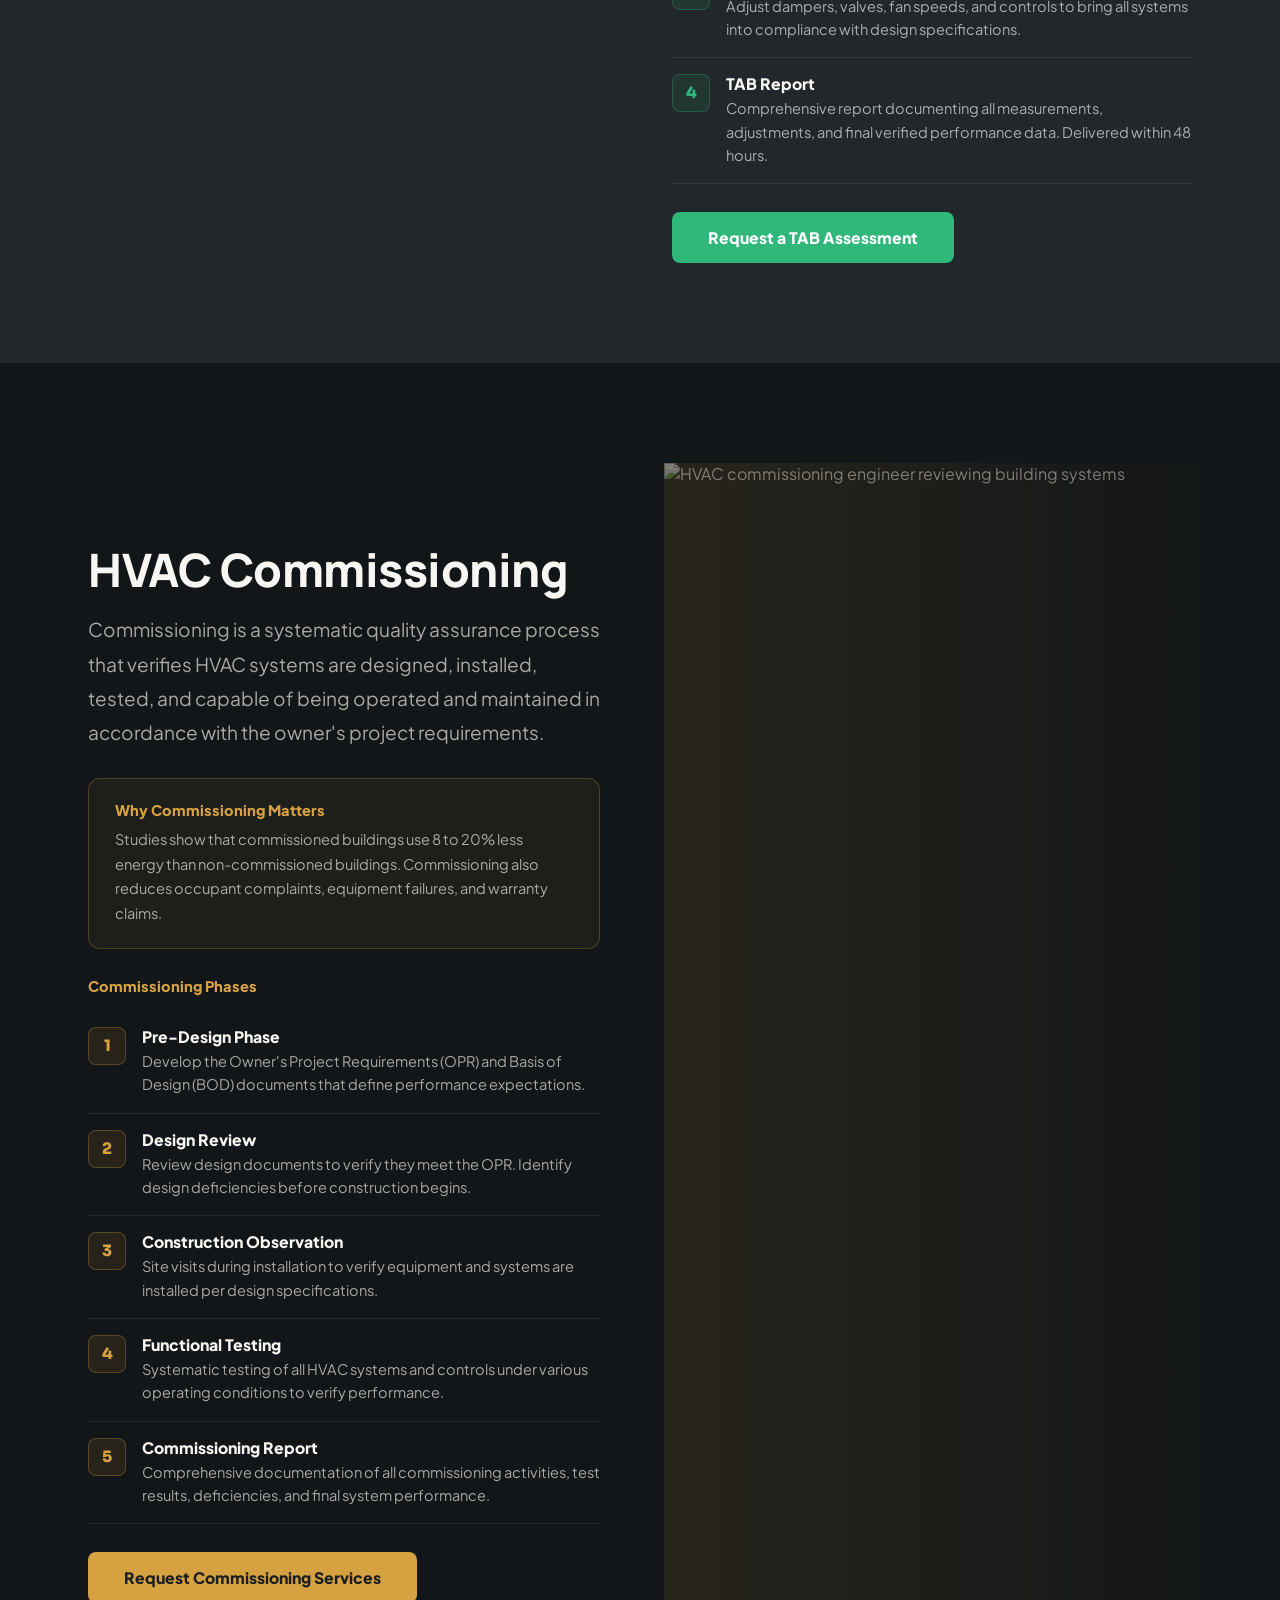
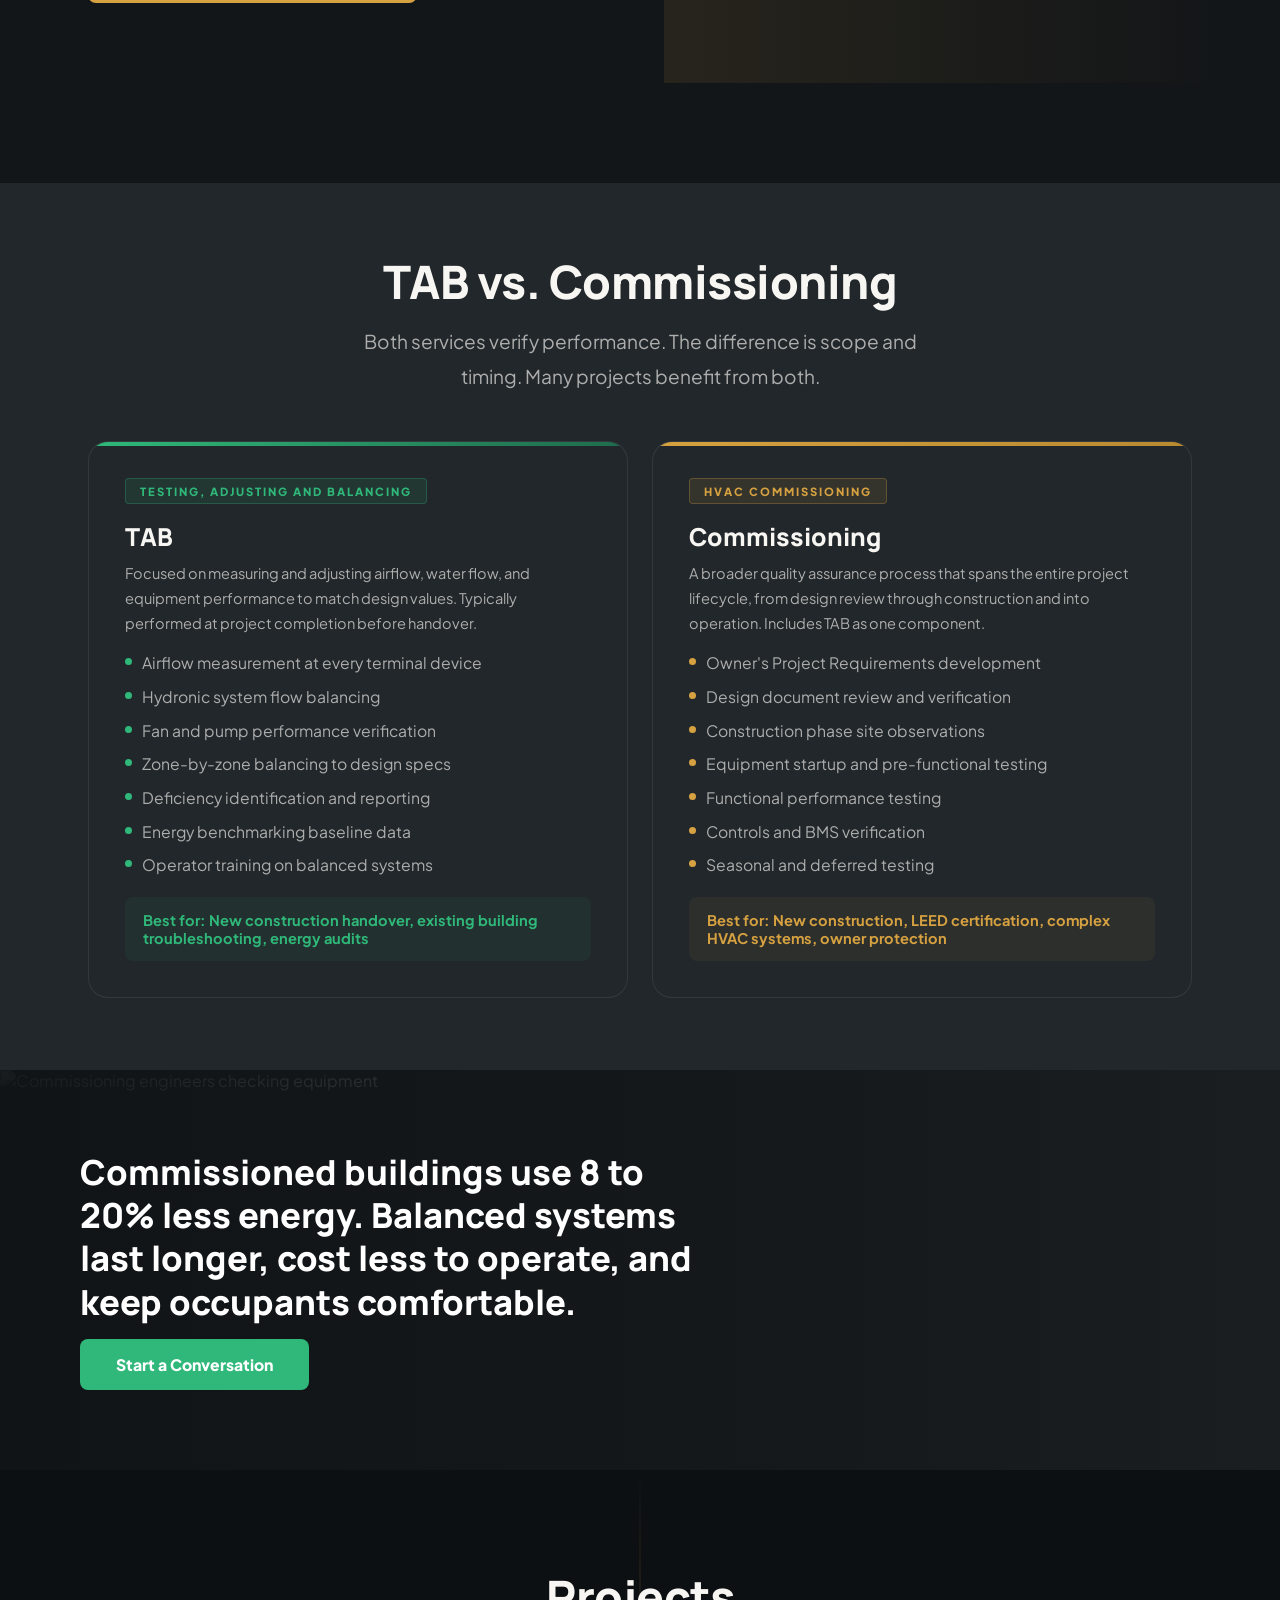
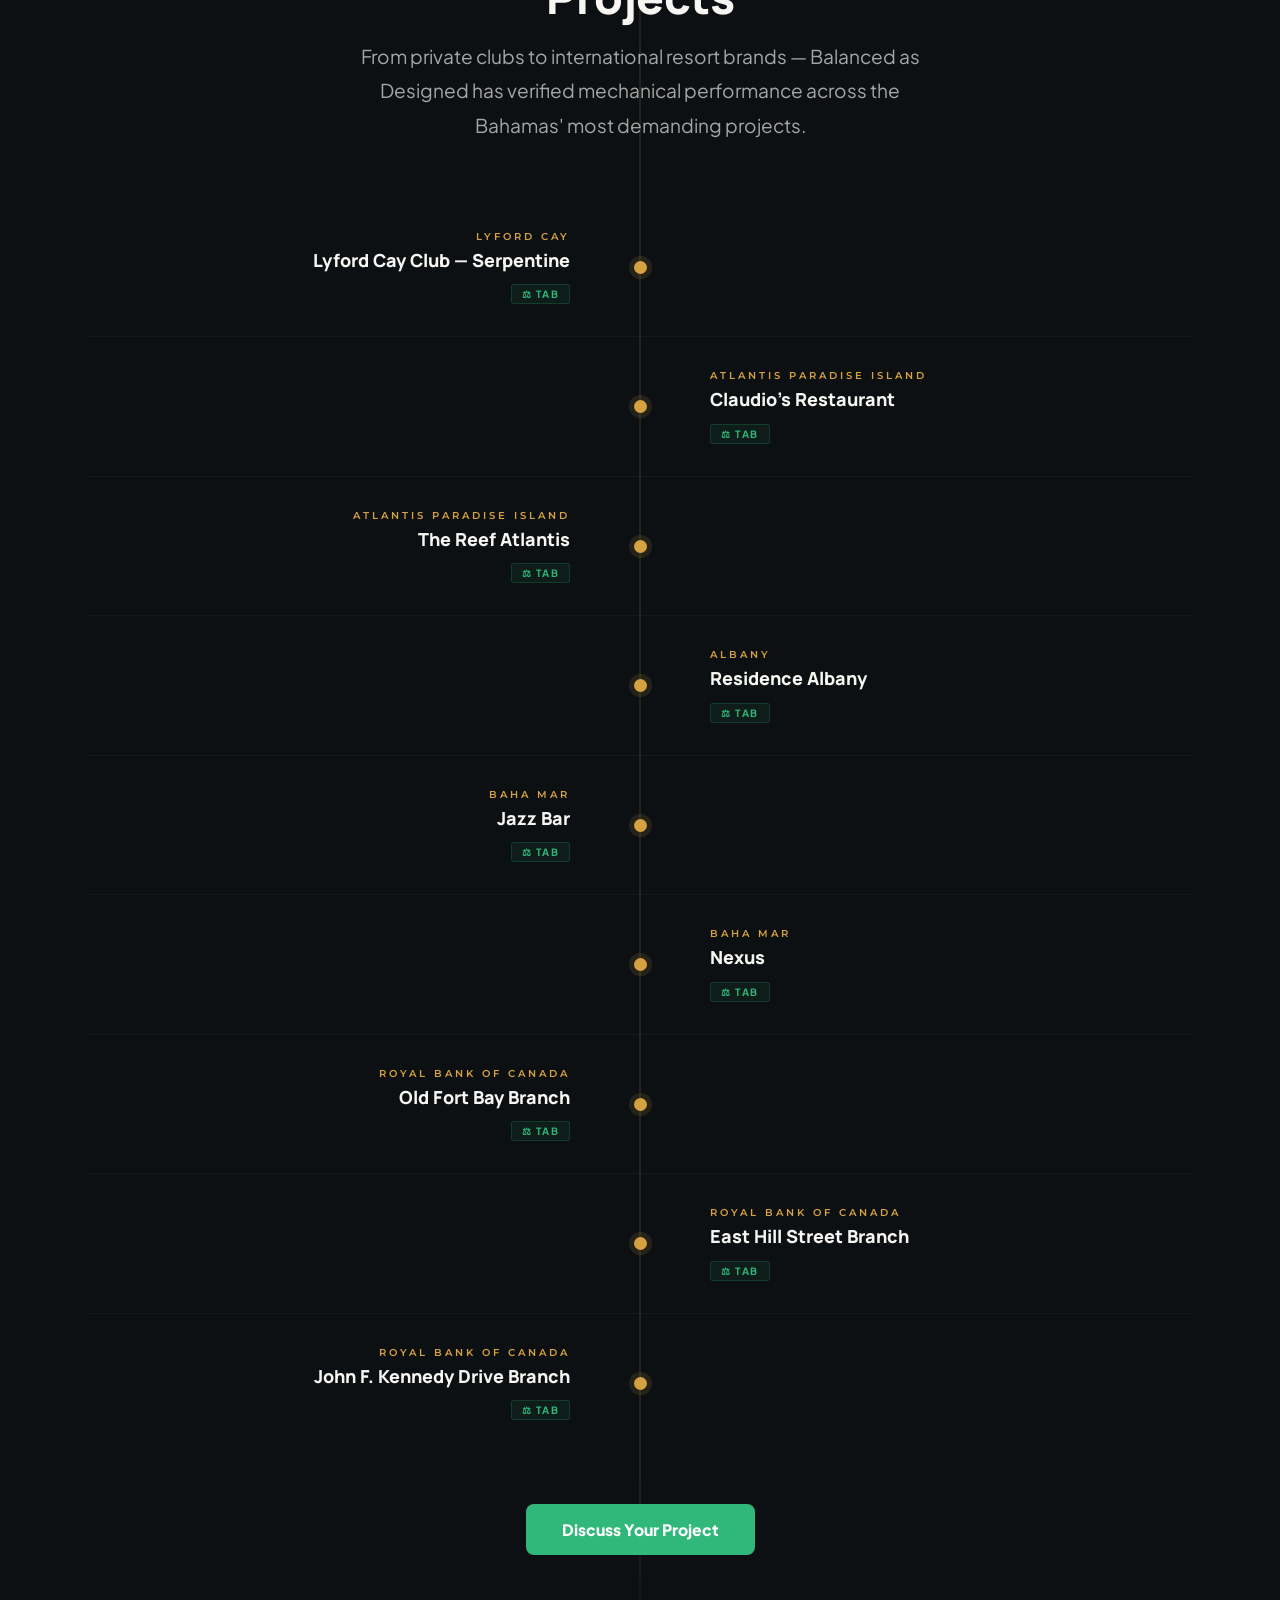
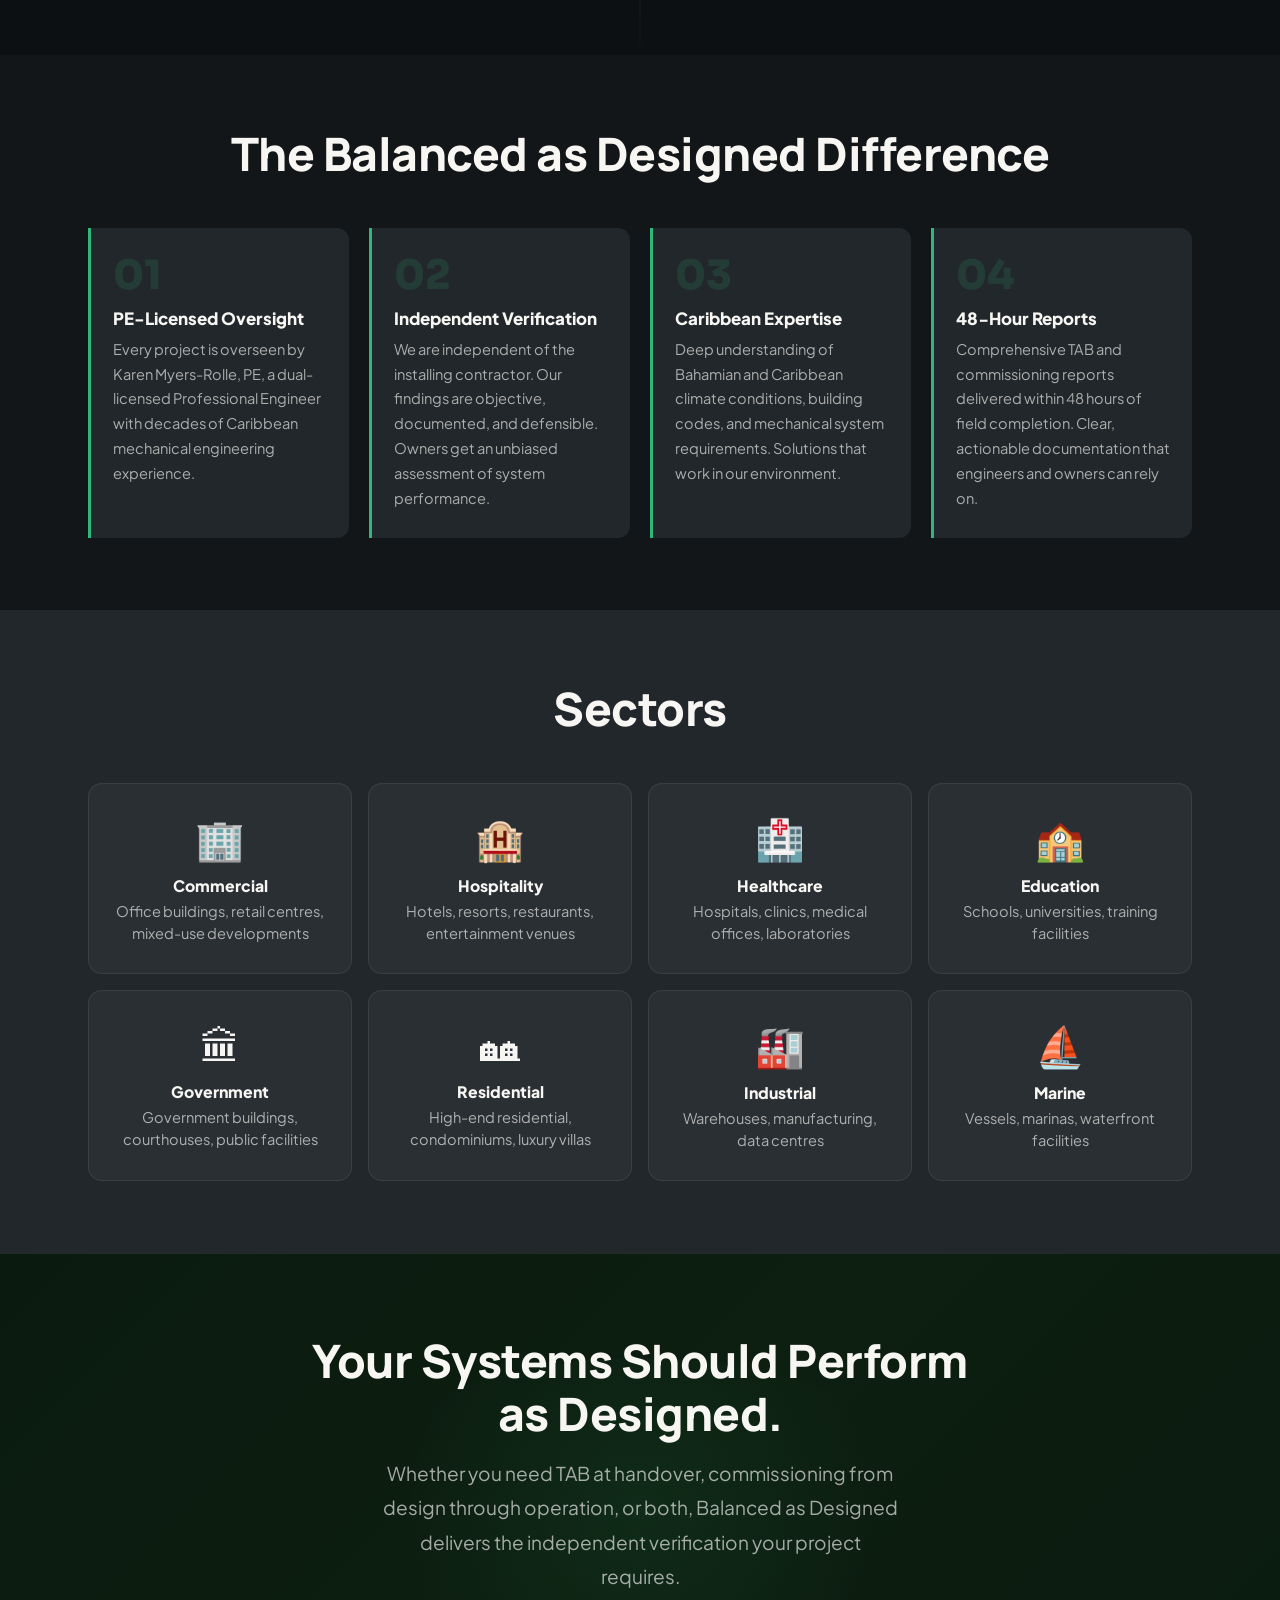
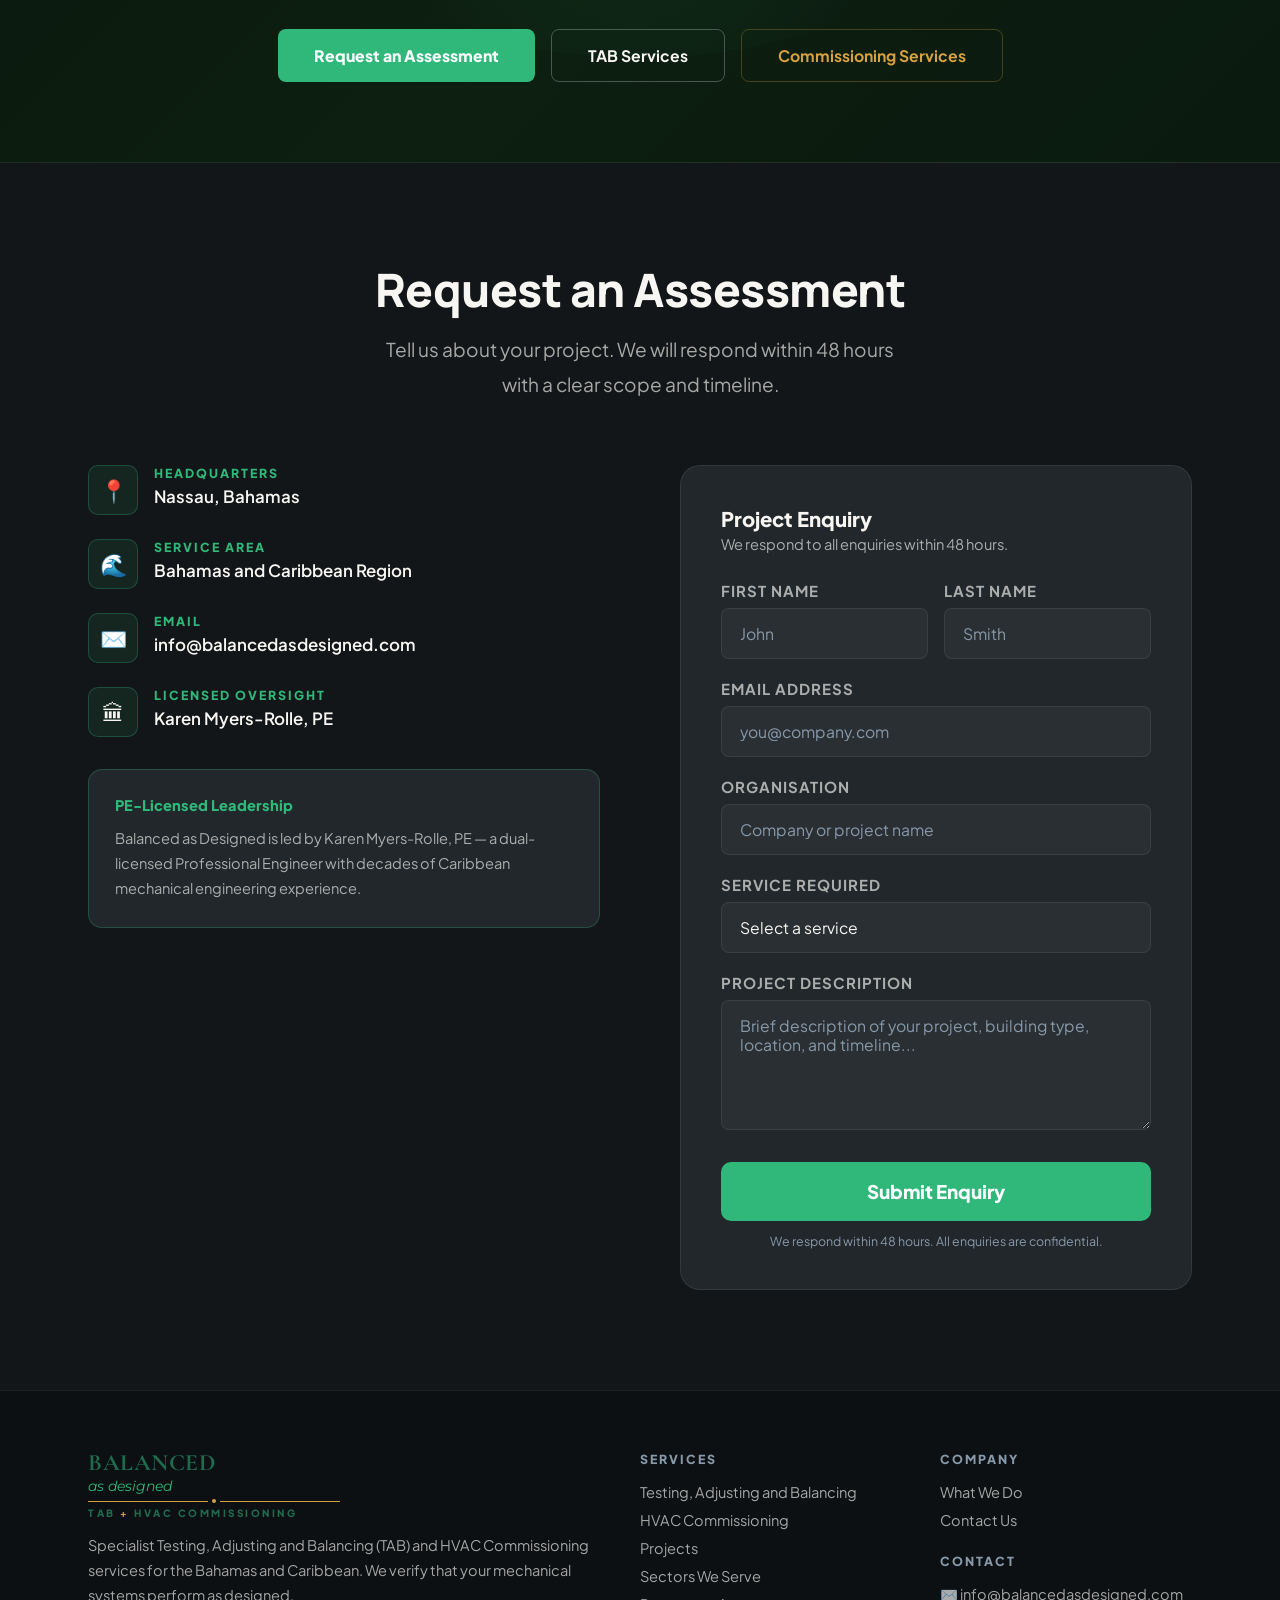
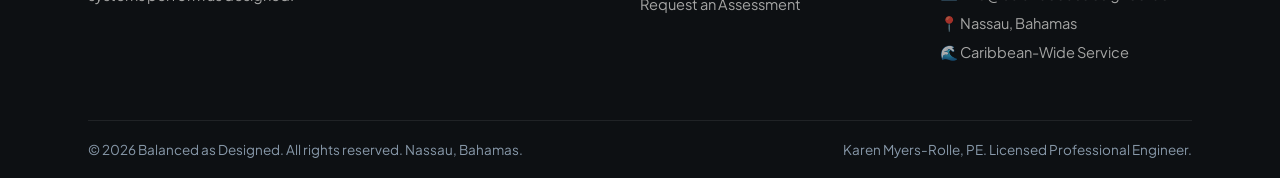
==== commit 4cd9b5e2: "Hide Our Story section" ====
--- a/index.html
+++ b/index.html
@@ -1013,21 +1013,7 @@
 </div>
 </div>
 </section>
-<!-- ══════════════════════════════════════════════════════════
-     OUR STORY TEASER
-══════════════════════════════════════════════════════════ -->
-<section style="background:var(--dark3);padding:52px 0;border-top:1px solid var(--border);">
-<div class="wrap" style="display:flex;align-items:center;justify-content:space-between;flex-wrap:wrap;gap:24px;">
-<div>
-
-<div style="font-family:Manrope,sans-serif;font-size:22.5px;font-weight:800;color:var(--light);margin-bottom:6px;">Our Story</div>
-<div style="font-size:var(--fs-body);color:var(--muted);">The story behind Balanced as Designed — specialist TAB and HVAC Commissioning for the Bahamas and Caribbean.</div>
-</div>
-<a href="our-story.html" onmouseout="this.style.background='rgba(47,184,121,0.1)'" onmouseover="this.style.background='rgba(47,184,121,0.18)'" style="display:inline-flex;align-items:center;gap:8px;background:rgba(47,184,121,0.1);border:1px solid var(--border-green);color:var(--green);font-size:var(--fs-body);font-weight:800;padding:16px 30px;border-radius:10px;white-space:nowrap;transition:all 0.2s;flex-shrink:0;">
-      Read Our Story →
-    </a>
-</div>
-</section>
+
 <!-- ══════════════════════════════════════════════════════════
      CTA
 ══════════════════════════════════════════════════════════ -->
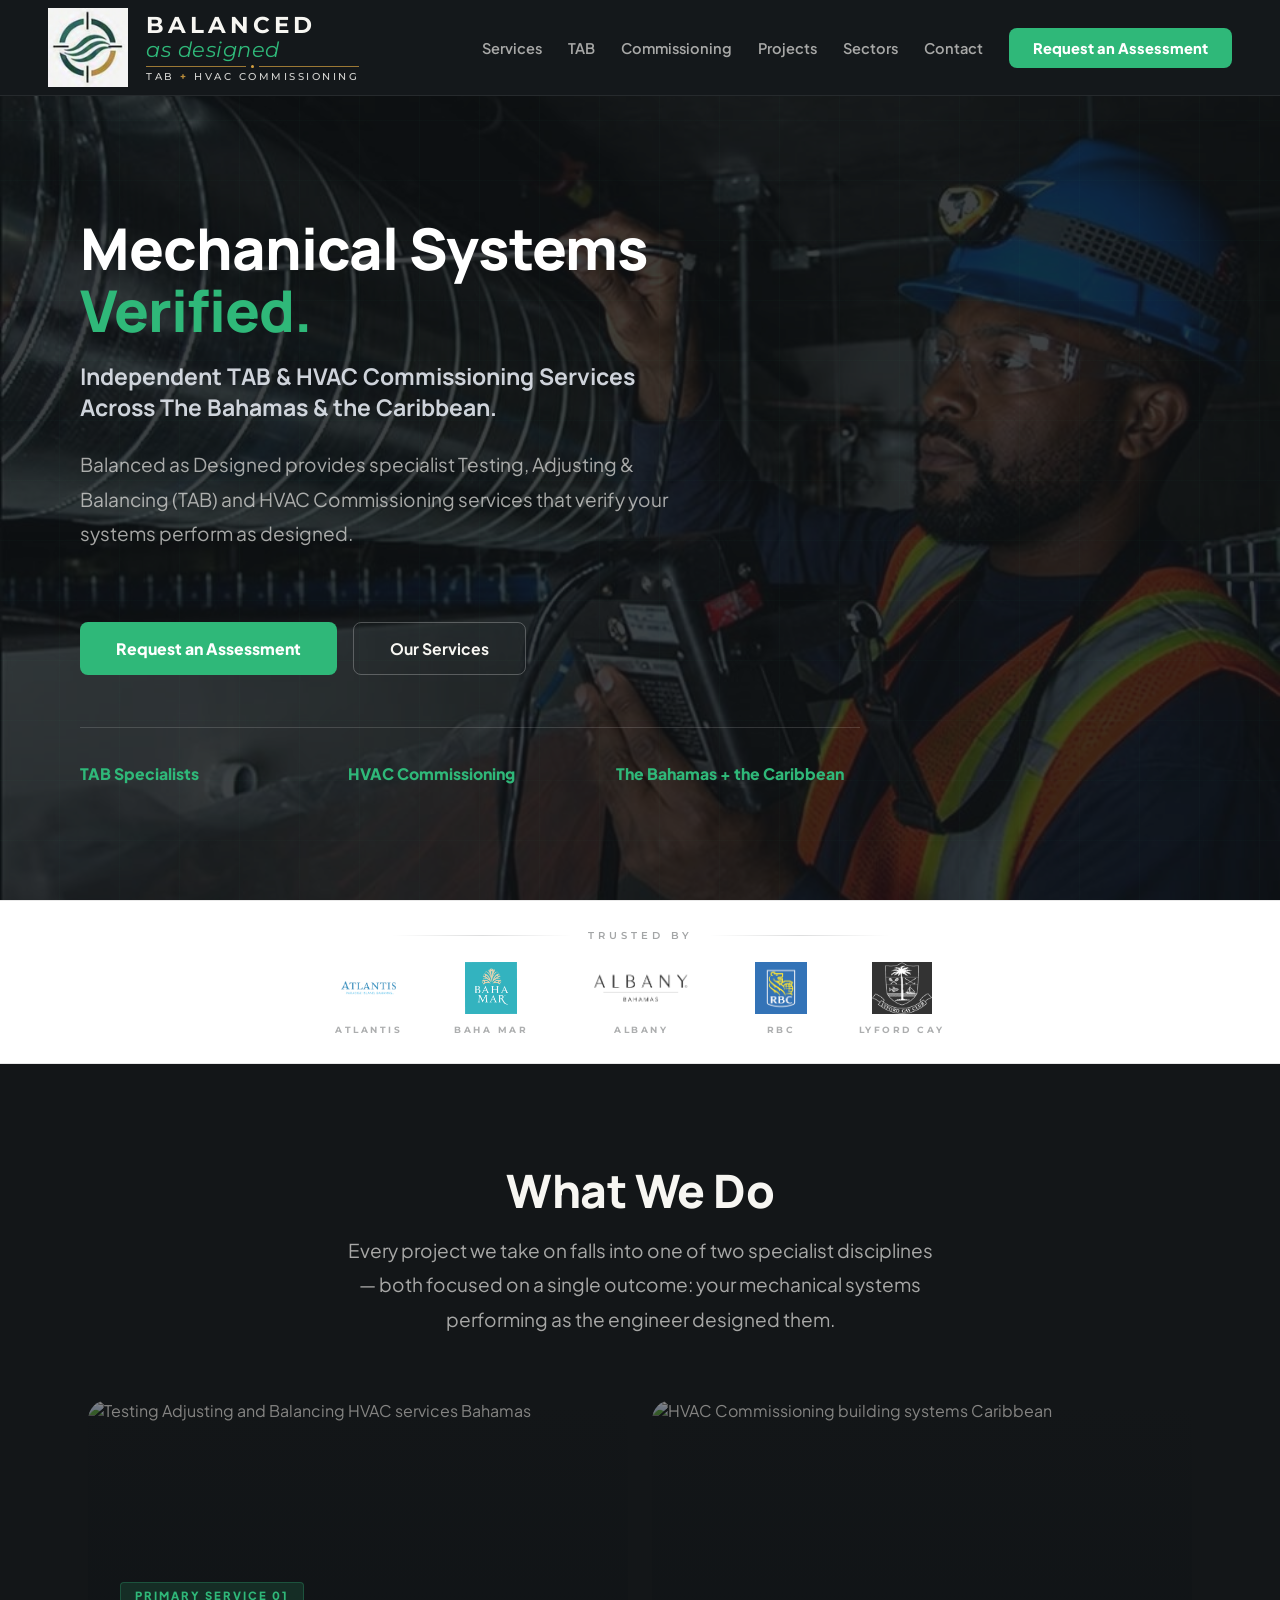
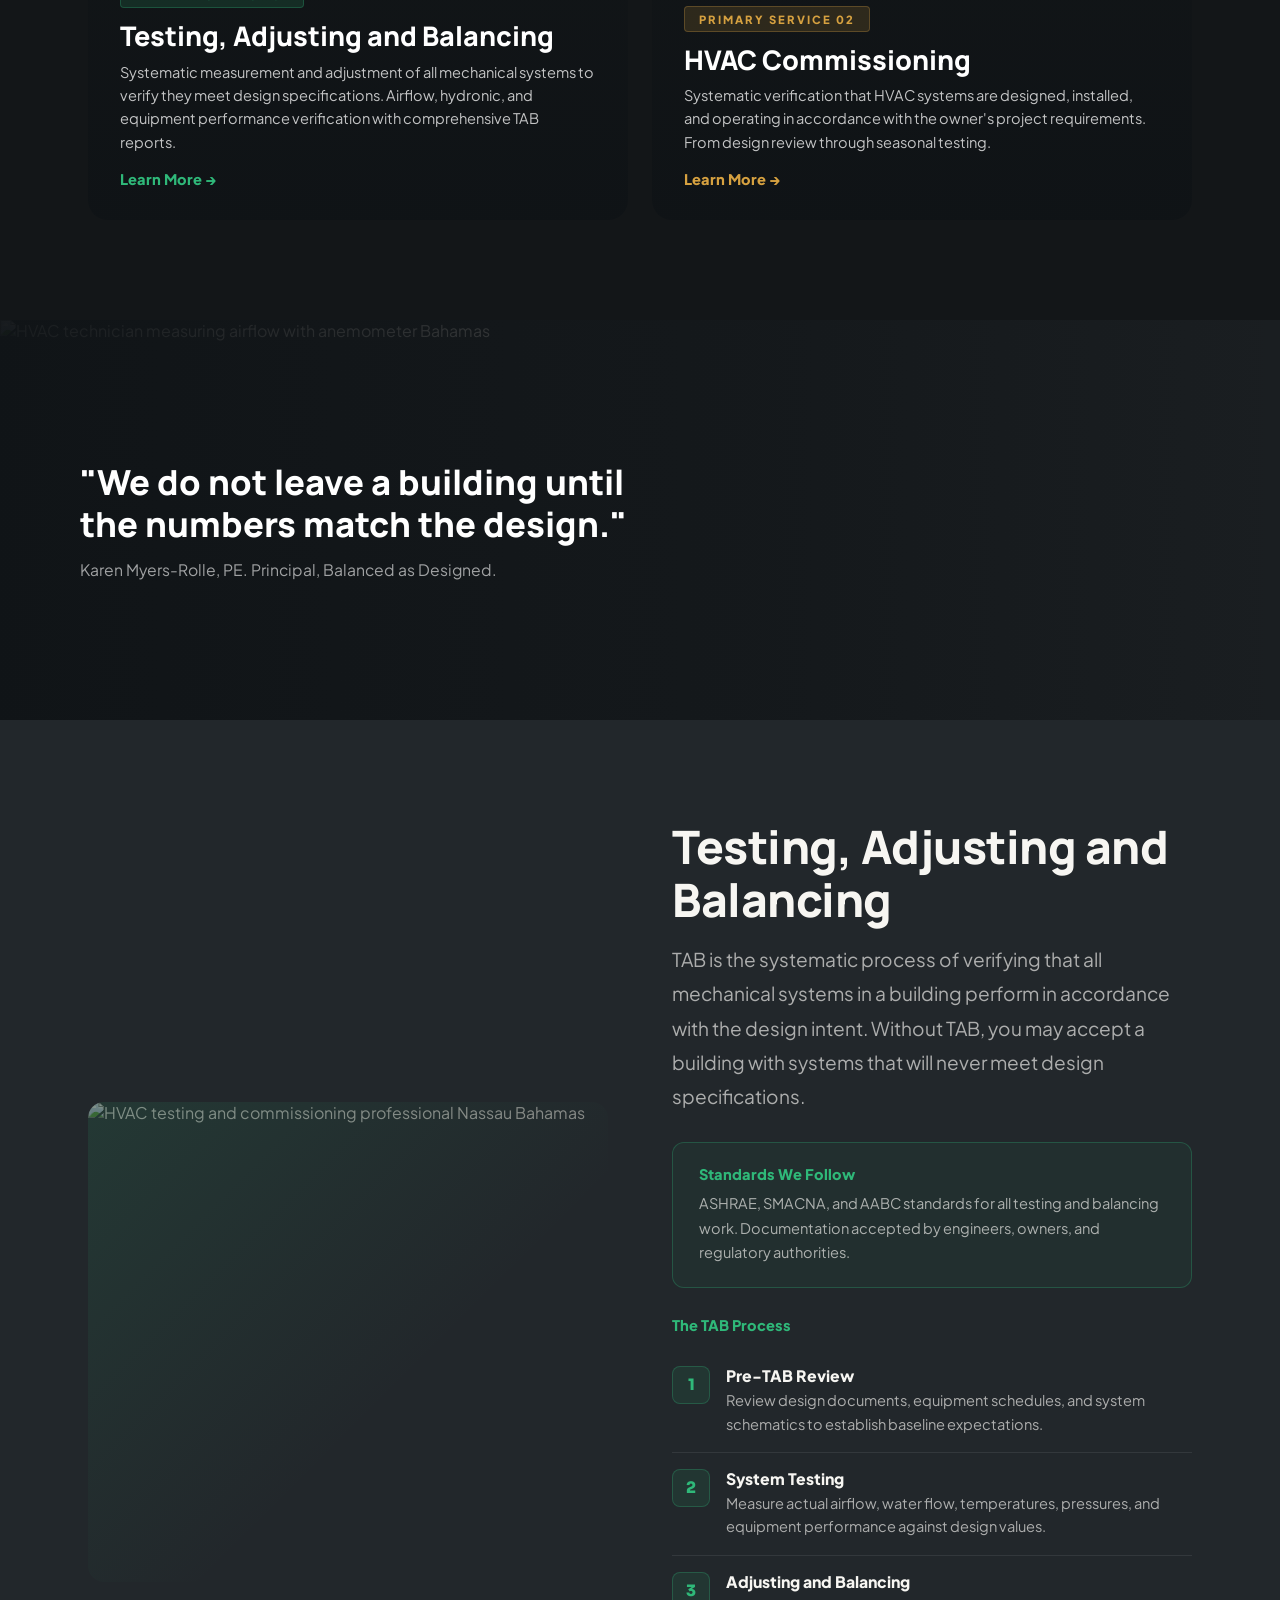
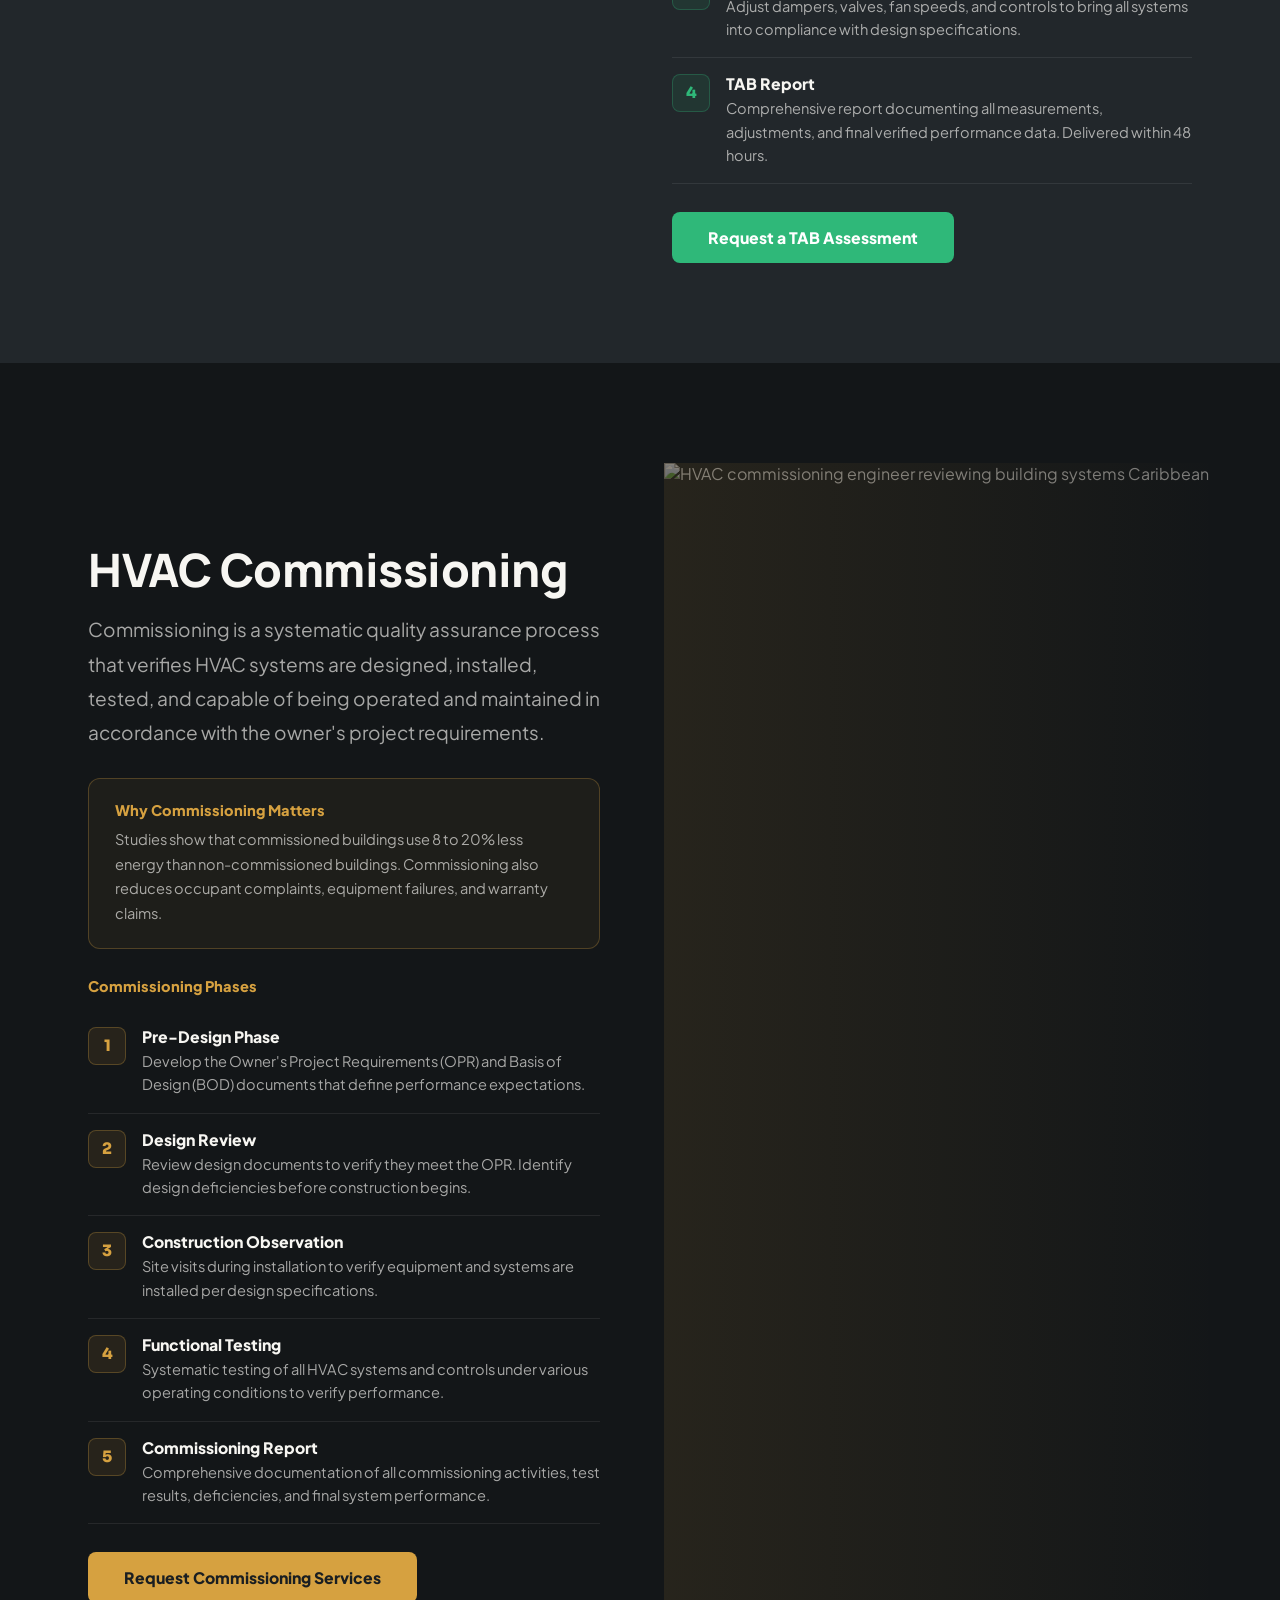
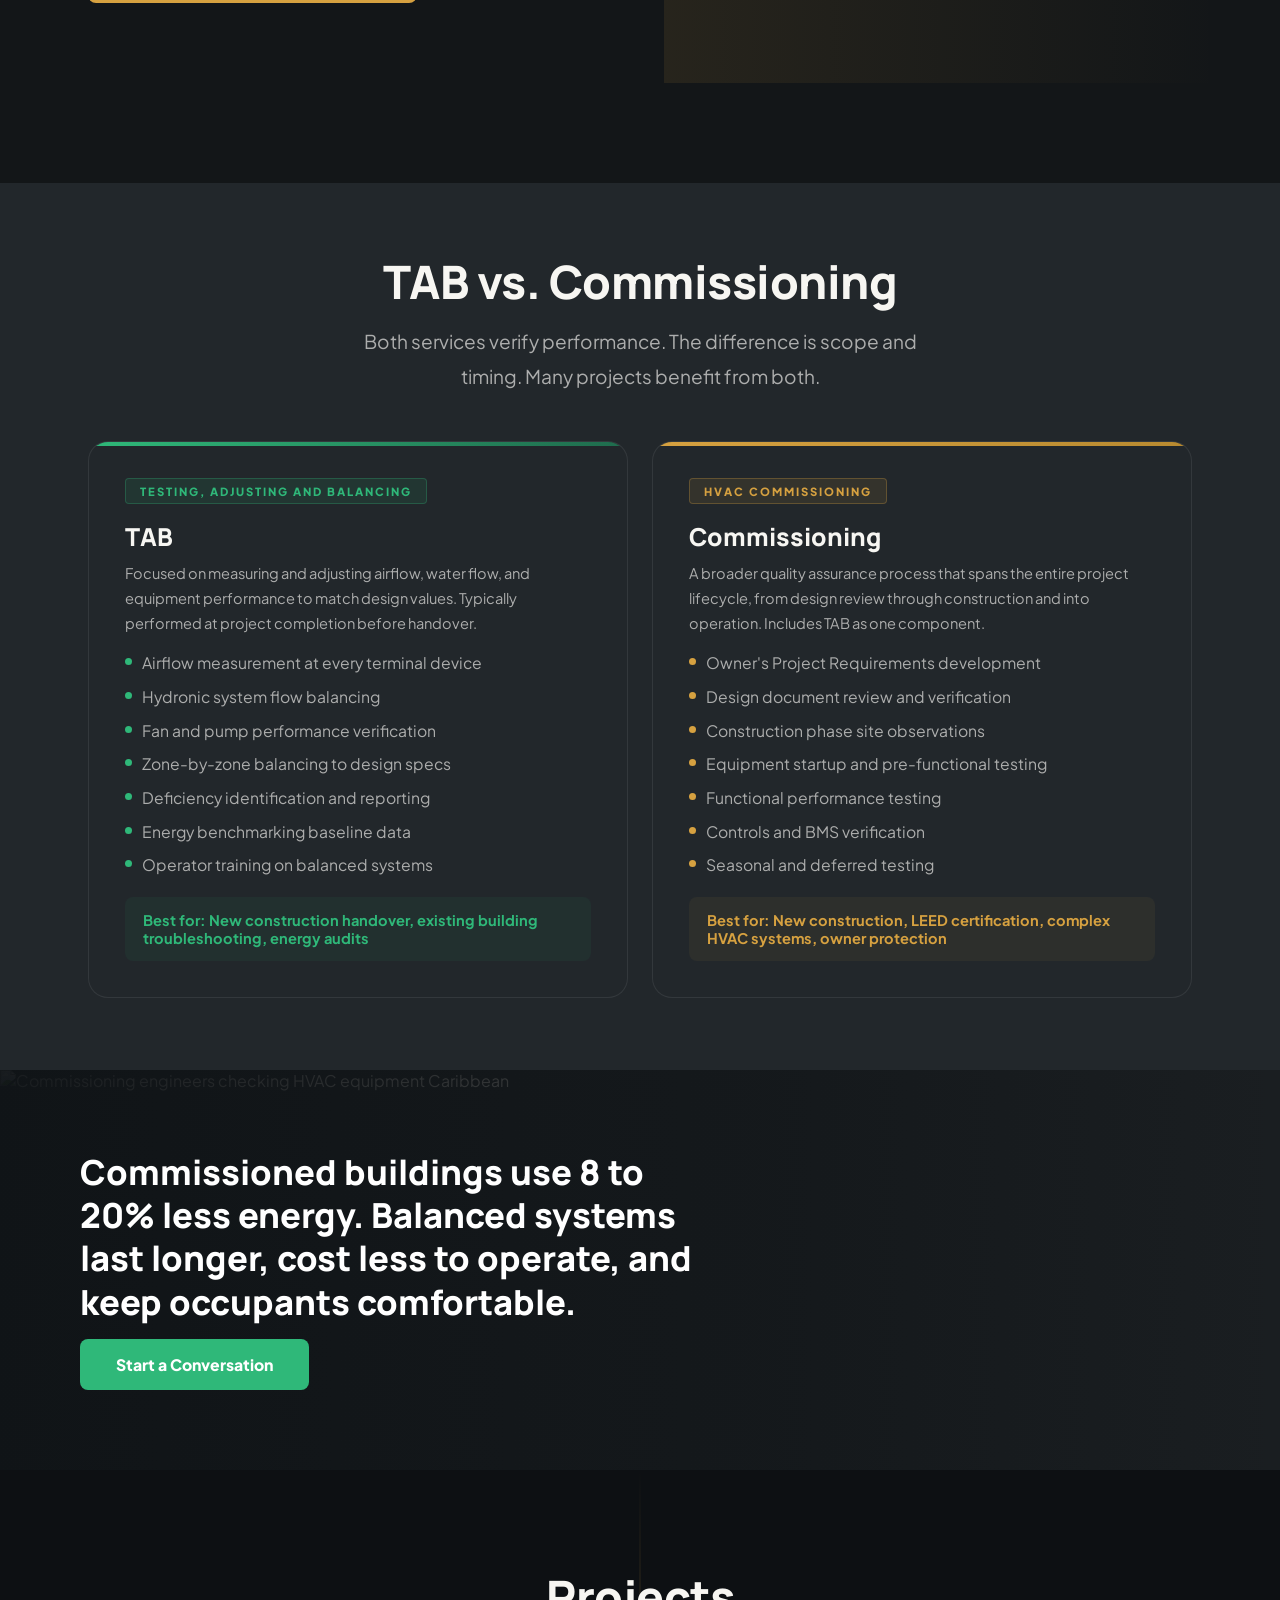
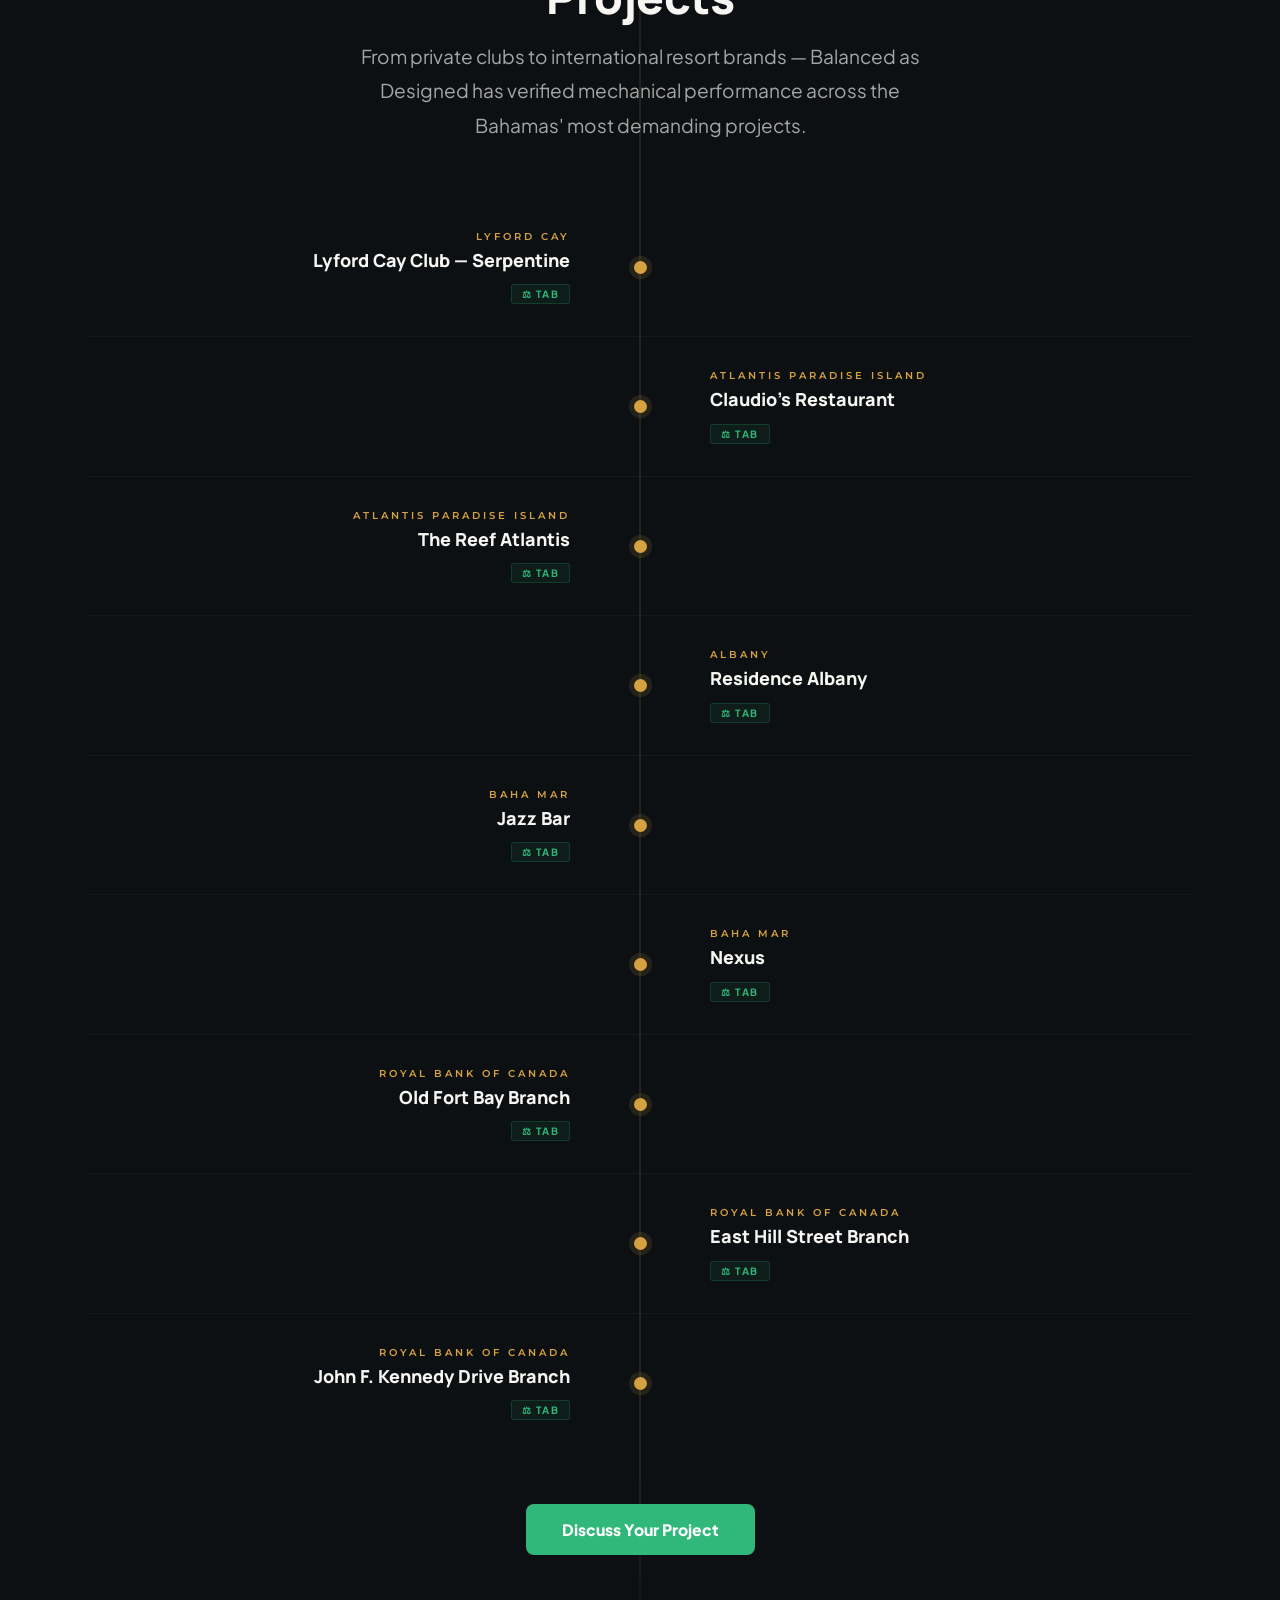
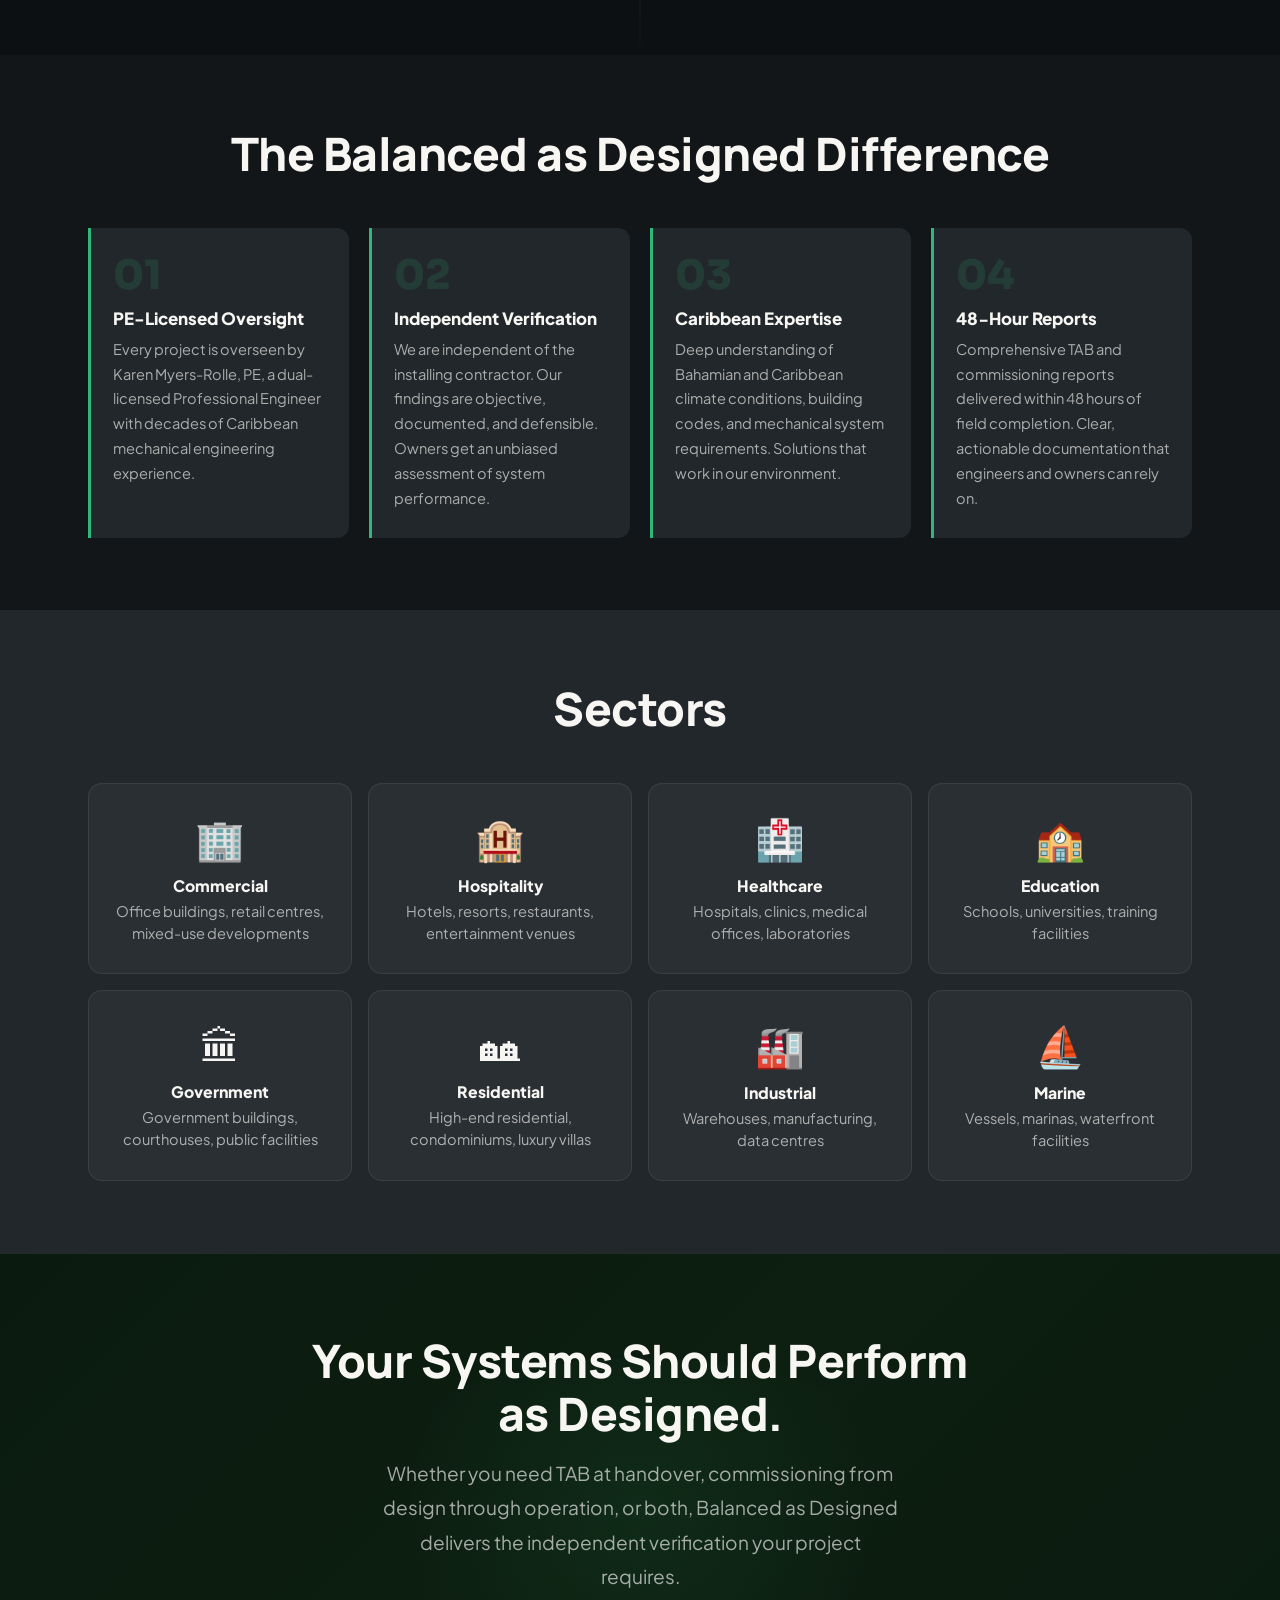
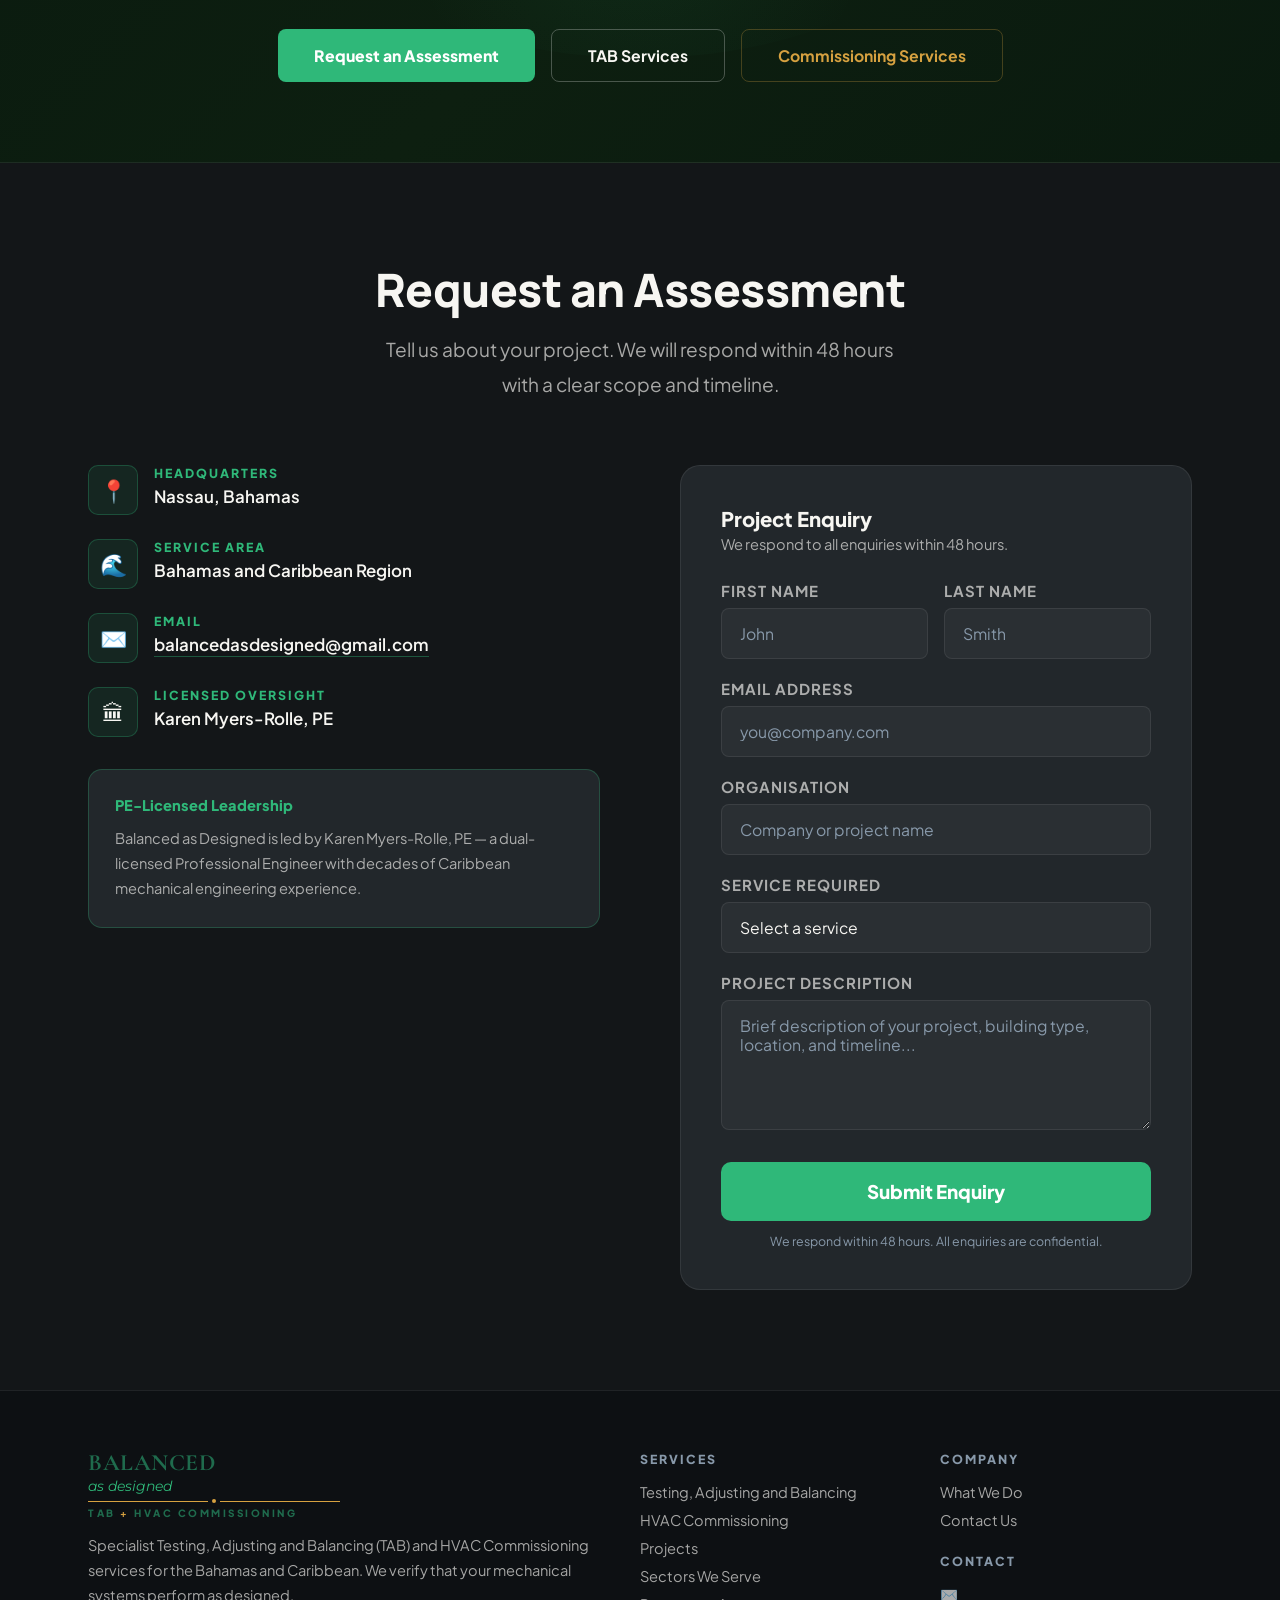
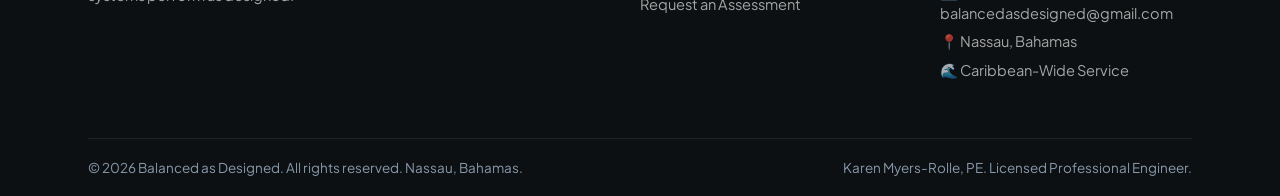
==== commit a4dbc4c1: "Email fix, SEO: FAQ schema, meta, alt tags, canonical" ====
--- a/index.html
+++ b/index.html
@@ -7,12 +7,13 @@
 <meta content="#1A1E21" name="theme-color"/>
 
 <!-- ═══ PRIMARY SEO ═══ -->
-<title>Balanced as Designed | TAB &amp; HVAC Commissioning — Nassau, Bahamas</title>
-<meta name="description" content="Specialist Testing, Adjusting &amp; Balancing (TAB) and HVAC Commissioning services in Nassau, Bahamas and across the Caribbean. PE-licensed oversight. 48-hour reports."/>
-<meta name="keywords" content="TAB services Bahamas, HVAC commissioning Bahamas, testing adjusting balancing Nassau, mechanical systems commissioning Caribbean, HVAC balancing Bahamas, building commissioning Nassau, Karen Myers-Rolle PE"/>
-<meta name="robots" content="index, follow"/>
+<title>Balanced as Designed | TAB &amp; HVAC Commissioning — Nassau, Bahamas &amp; Caribbean</title>
+<meta name="description" content="Balanced as Designed offers specialist TAB (Testing, Adjusting &amp; Balancing) and HVAC Commissioning in Nassau, Bahamas and across the Caribbean. PE-licensed. Independent. 48-hour reports. Trusted by Atlantis, Baha Mar, Albany, RBC and Lyford Cay."/>
+<meta name="keywords" content="TAB services Bahamas, HVAC commissioning Bahamas, testing adjusting balancing Nassau, mechanical systems commissioning Caribbean, HVAC balancing Bahamas, building commissioning Nassau, Karen Myers-Rolle PE, TAB contractor Nassau, air balancing Bahamas, commissioning agent Caribbean, mechanical commissioning Bahamas, HVAC testing Caribbean, building systems verification Bahamas"/>
+<meta name="robots" content="index, follow, max-snippet:-1, max-image-preview:large, max-video-preview:-1"/>
 <meta name="author" content="Balanced as Designed"/>
 <link rel="canonical" href="https://balancedasdesigned.com/"/>
+<link rel="sitemap" type="application/xml" href="/sitemap.xml"/>
 
 <!-- ═══ OPEN GRAPH ═══ -->
 <meta property="og:type" content="website"/>
@@ -42,7 +43,7 @@
   "description": "Specialist Testing, Adjusting and Balancing (TAB) and HVAC Commissioning services across the Bahamas and Caribbean.",
   "url": "https://balancedasdesigned.com",
   "telephone": "",
-  "email": "info@balancedasdesigned.com",
+  "email": "balancedasdesigned@gmail.com",
   "address": {
     "@type": "PostalAddress",
     "addressLocality": "Nassau",
@@ -544,6 +545,55 @@
   .trust-logo-name{font-size:8px;letter-spacing:1.5px;}
 }
 </style>
+
+<script type="application/ld+json">
+{
+  "@context": "https://schema.org",
+  "@type": "FAQPage",
+  "mainEntity": [
+    {
+      "@type": "Question",
+      "name": "What is Testing, Adjusting and Balancing (TAB)?",
+      "acceptedAnswer": {
+        "@type": "Answer",
+        "text": "TAB is the systematic process of measuring and adjusting airflow, water flow, and equipment performance in mechanical systems to verify they meet design specifications. It is typically performed at project completion before handover."
+      }
+    },
+    {
+      "@type": "Question",
+      "name": "What is HVAC Commissioning?",
+      "acceptedAnswer": {
+        "@type": "Answer",
+        "text": "HVAC Commissioning is a quality assurance process that verifies HVAC systems are designed, installed, tested, and operating in accordance with the owner's project requirements. It spans the entire project lifecycle from design review through operation."
+      }
+    },
+    {
+      "@type": "Question",
+      "name": "Do you provide TAB and HVAC Commissioning services in the Bahamas?",
+      "acceptedAnswer": {
+        "@type": "Answer",
+        "text": "Yes. Balanced as Designed is based in Nassau, Bahamas and provides specialist TAB and HVAC Commissioning services across the Bahamas and Caribbean region, with PE-licensed oversight on every project."
+      }
+    },
+    {
+      "@type": "Question",
+      "name": "How quickly do you deliver TAB reports?",
+      "acceptedAnswer": {
+        "@type": "Answer",
+        "text": "We deliver comprehensive TAB and commissioning reports within 48 hours of field completion."
+      }
+    },
+    {
+      "@type": "Question",
+      "name": "Who oversees your projects?",
+      "acceptedAnswer": {
+        "@type": "Answer",
+        "text": "Every project is overseen by Karen Myers-Rolle, PE, a dual-licensed Professional Engineer with decades of Caribbean mechanical engineering experience."
+      }
+    }
+  ]
+}
+</script>
 </head>
 <body>
 <!-- ══════════════════════════════════════════════════════════
@@ -671,7 +721,7 @@
 </div>
 <div class="services-hero reveal">
 <div class="service-hero-card tab">
-<img alt="Testing Adjusting and Balancing HVAC" loading="lazy" src="https://www.therma.com/wp-content/uploads/2020/09/SER_TAB04-scaled-uai-1706x1280.jpg"/>
+<img alt="Testing Adjusting and Balancing HVAC services Bahamas" loading="lazy" src="https://www.therma.com/wp-content/uploads/2020/09/SER_TAB04-scaled-uai-1706x1280.jpg"/>
 <div class="service-hero-overlay">
 <span class="service-hero-tag green">Primary Service 01</span>
 <div class="service-hero-title">Testing, Adjusting and Balancing</div>
@@ -680,7 +730,7 @@
 </div>
 </div>
 <div class="service-hero-card cx">
-<img alt="HVAC Commissioning building systems" loading="lazy" src="https://meadhunt.com/wp-content/uploads/Commissioning760x428.jpg"/>
+<img alt="HVAC Commissioning building systems Caribbean" loading="lazy" src="https://meadhunt.com/wp-content/uploads/Commissioning760x428.jpg"/>
 <div class="service-hero-overlay">
 <span class="service-hero-tag gold">Primary Service 02</span>
 <div class="service-hero-title">HVAC Commissioning</div>
@@ -695,7 +745,7 @@
      IMAGE BAND 1
 ══════════════════════════════════════════════════════════ -->
 <div class="img-band">
-<img alt="HVAC technician measuring airflow" loading="lazy" src="https://invoicefly.com/wp-content/uploads/2025/06/testing-with-anemometer-axial-fan-condensing-unit-2048x1520.jpg"/>
+<img alt="HVAC technician measuring airflow with anemometer Bahamas" loading="lazy" src="https://invoicefly.com/wp-content/uploads/2025/06/testing-with-anemometer-axial-fan-condensing-unit-2048x1520.jpg"/>
 <div class="img-band-overlay"></div>
 <div class="img-band-content">
 <div style="max-width:600px;">
@@ -713,7 +763,7 @@
 <div class="tab-grid">
 <div class="reveal-left">
 <div class="tab-img">
-<img alt="HVAC testing and commissioning professional" loading="lazy" src="https://airproof.ca/wp-content/uploads/2020/06/hvac-testing-commissioning-228012.jpg"/>
+<img alt="HVAC testing and commissioning professional Nassau Bahamas" loading="lazy" src="https://airproof.ca/wp-content/uploads/2020/06/hvac-testing-commissioning-228012.jpg"/>
 </div>
 </div>
 <div class="reveal-right">
@@ -789,7 +839,7 @@
 </div>
 <!-- Image — bleeds to right viewport edge -->
 <div class="cx-img-bleed reveal-right">
-<img alt="HVAC commissioning engineer reviewing building systems" loading="lazy" src="https://images.squarespace-cdn.com/content/v1/5b748cb09f8770829d1028f9/1538103300838-B388DOPM9VGBWZWJAN77/Commissioning1-edit.jpg"/>
+<img alt="HVAC commissioning engineer reviewing building systems Caribbean" loading="lazy" src="https://images.squarespace-cdn.com/content/v1/5b748cb09f8770829d1028f9/1538103300838-B388DOPM9VGBWZWJAN77/Commissioning1-edit.jpg"/>
 </div>
 </div>
 </section>
@@ -840,7 +890,7 @@
      IMAGE BAND 2
 ══════════════════════════════════════════════════════════ -->
 <div class="img-band">
-<img alt="Commissioning engineers checking equipment" loading="lazy" src="https://mlk1kpjw0crg.i.optimole.com/cb:oXBq.2f015/w:780/h:520/q:mauto/f:best/https://www.eabcoinc.com/wp-content/uploads/2024/05/EAB-commissioning-engineers-equipment-check.jpg"/>
+<img alt="Commissioning engineers checking HVAC equipment Caribbean" loading="lazy" src="https://mlk1kpjw0crg.i.optimole.com/cb:oXBq.2f015/w:780/h:520/q:mauto/f:best/https://www.eabcoinc.com/wp-content/uploads/2024/05/EAB-commissioning-engineers-equipment-check.jpg"/>
 <div class="img-band-overlay"></div>
 <div class="img-band-content">
 <div style="max-width:640px;">
@@ -1051,7 +1101,7 @@
 </div>
 <div class="contact-item">
 <div class="contact-icon">✉️</div>
-<div><div class="contact-label">Email</div><div class="contact-value">info@balancedasdesigned.com</div></div>
+<div><div class="contact-label">Email</div><div class="contact-value"><a href="mailto:balancedasdesigned@gmail.com" style="color:inherit;text-decoration:none;border-bottom:1px solid rgba(47,184,121,0.4);padding-bottom:1px;transition:border-color 0.2s;" onmouseover="this.style.borderColor='#2FB879'" onmouseout="this.style.borderColor='rgba(47,184,121,0.4)'">balancedasdesigned@gmail.com</a></div></div>
 </div>
 <div class="contact-item">
 <div class="contact-icon">🏛</div>
@@ -1126,7 +1176,7 @@
 <a class="footer-link" href="#services">What We Do</a>
 <a class="footer-link" href="#contact">Contact Us</a>
 <div class="footer-heading" style="margin-top:24px;">Contact</div>
-<a class="footer-link" href="mailto:info@balancedasdesigned.com">✉️ info@balancedasdesigned.com</a>
+<a class="footer-link" href="mailto:balancedasdesigned@gmail.com">✉️ balancedasdesigned@gmail.com</a>
 <div class="footer-link" style="cursor:default;">📍 Nassau, Bahamas</div>
 <div class="footer-link" style="cursor:default;">🌊 Caribbean-Wide Service</div>
 </div>
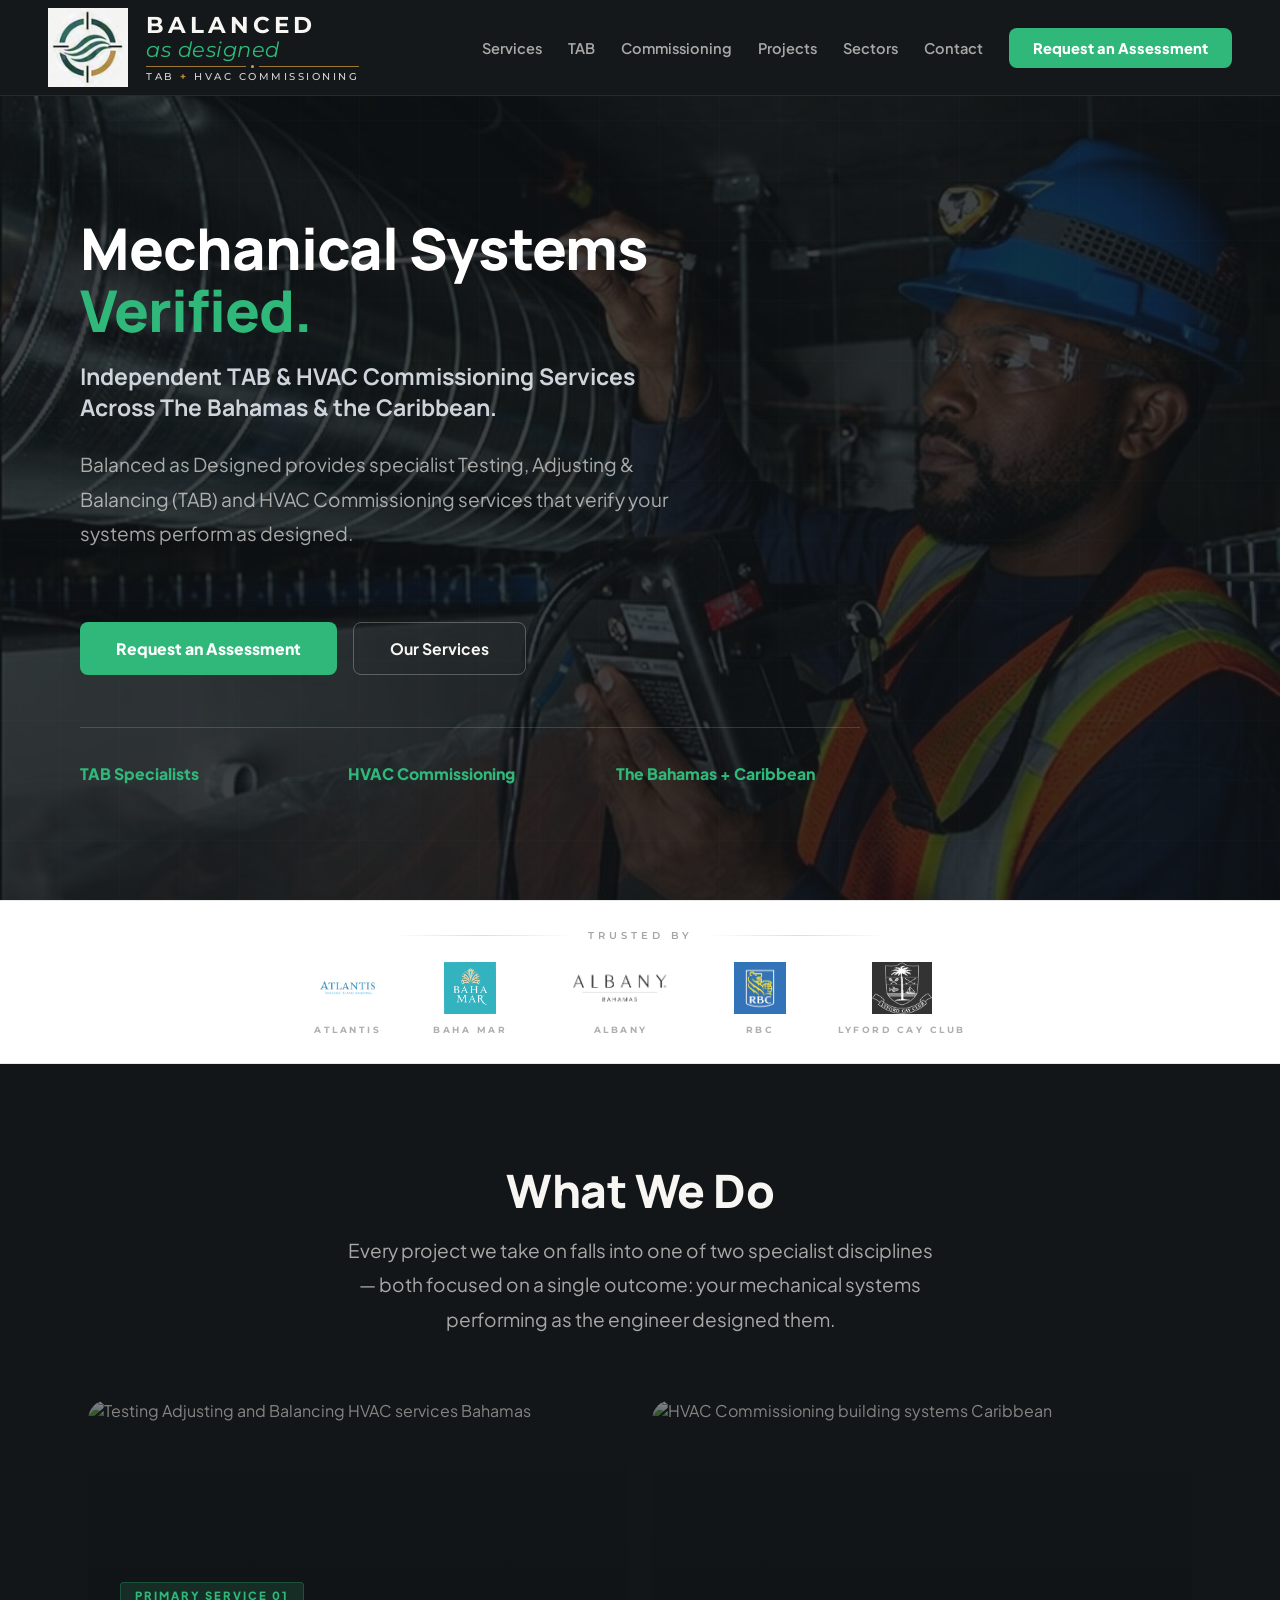
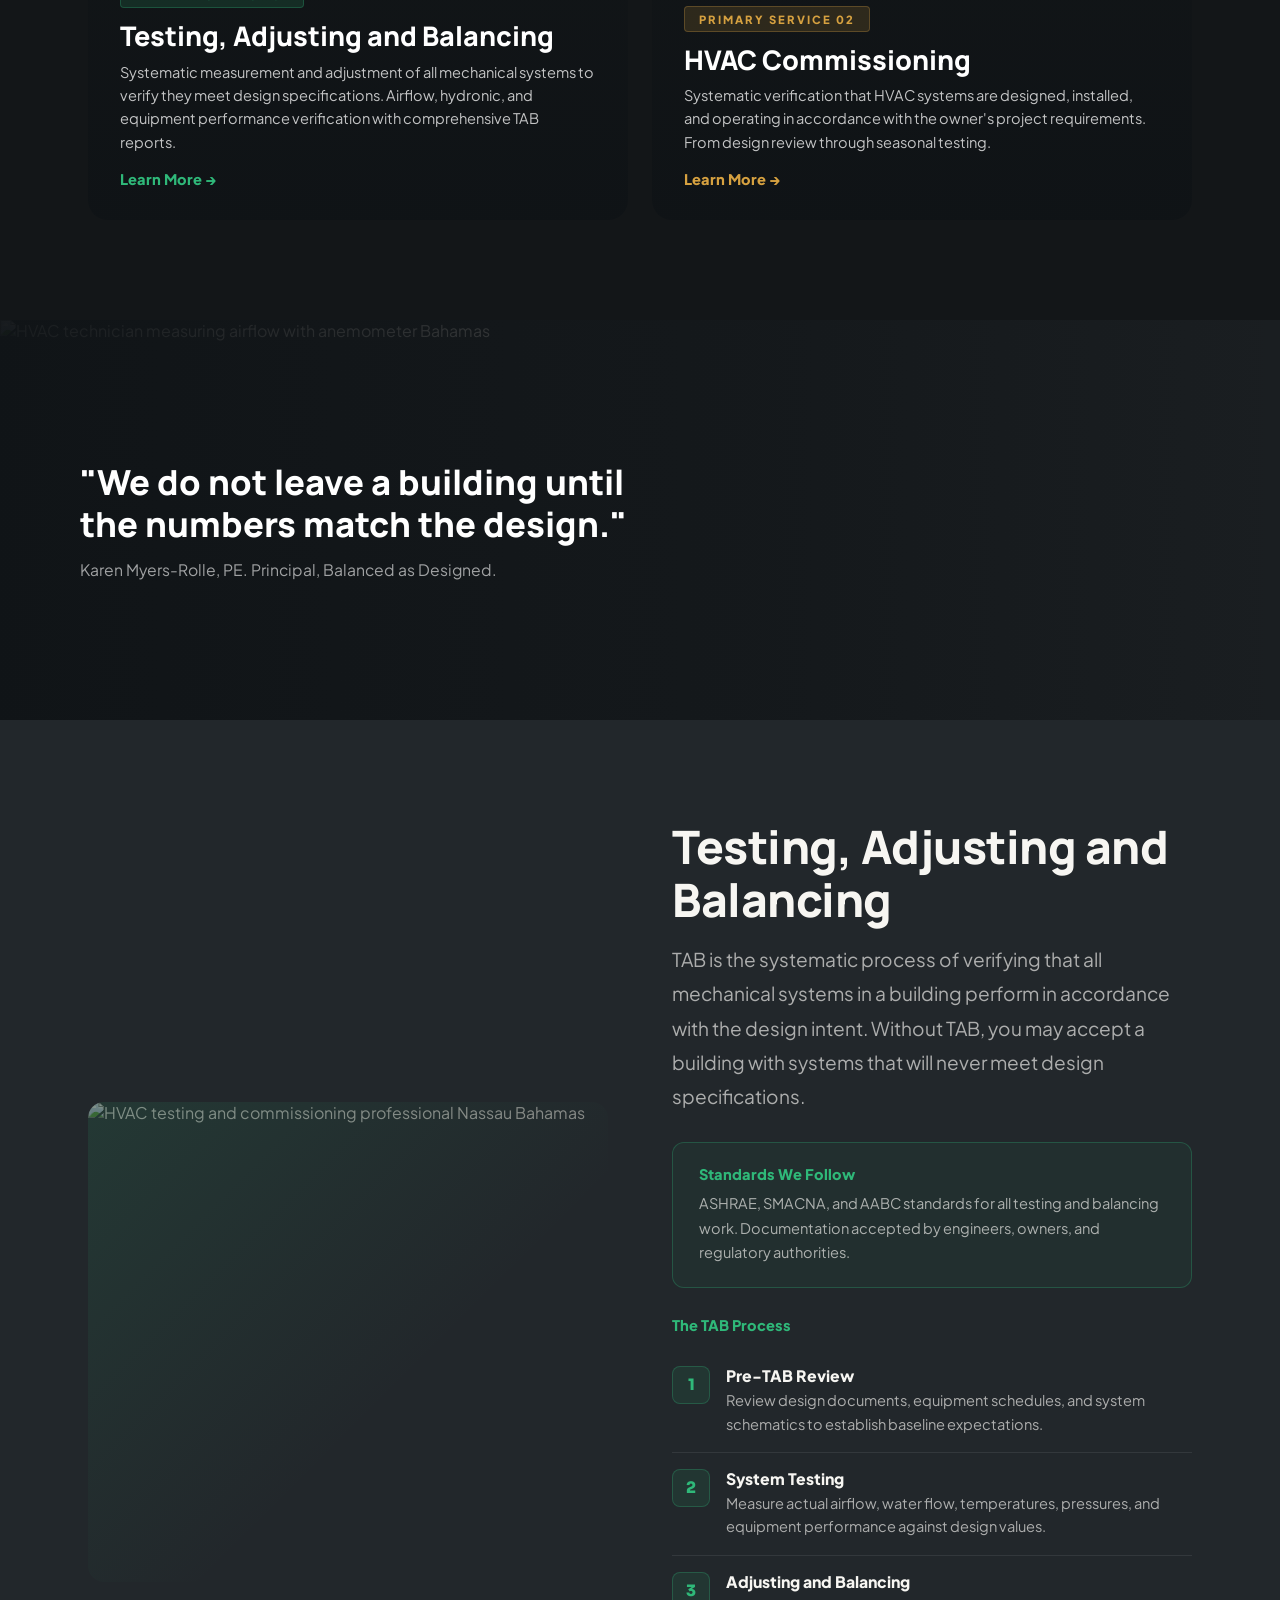
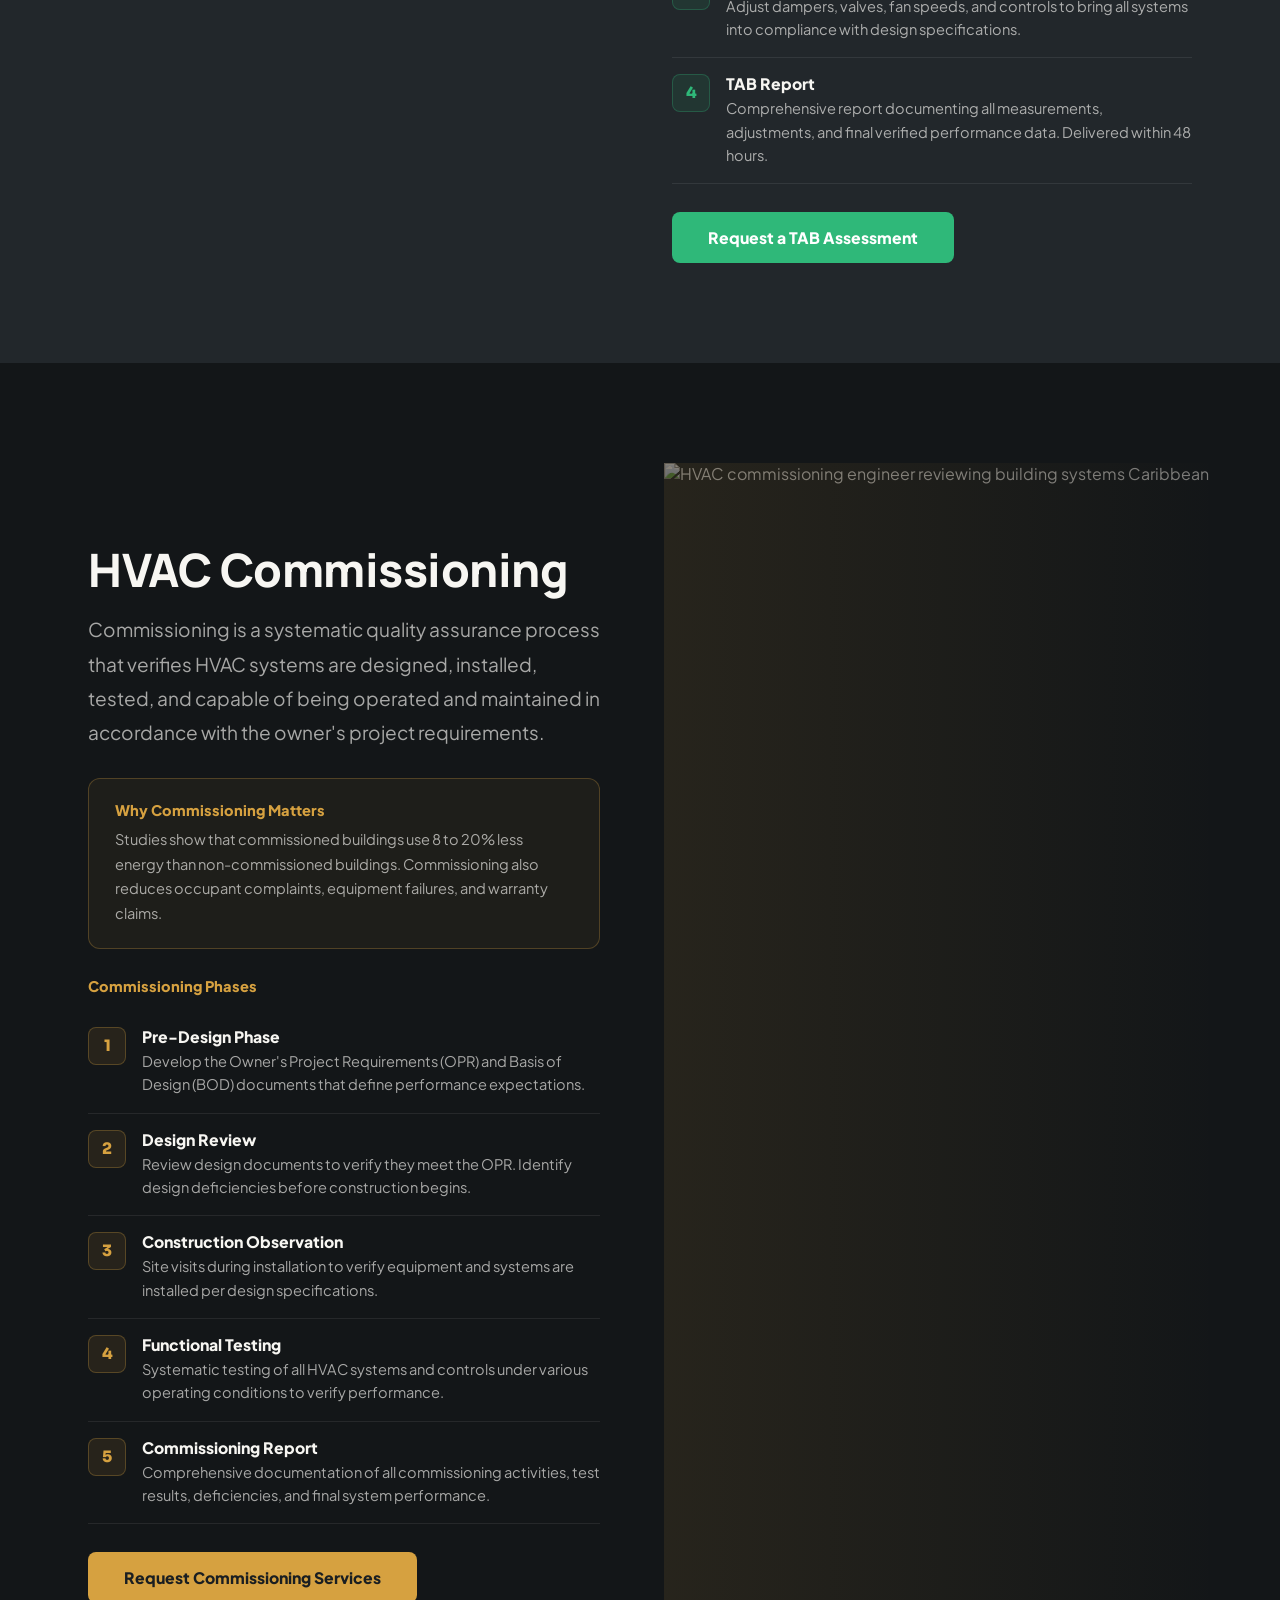
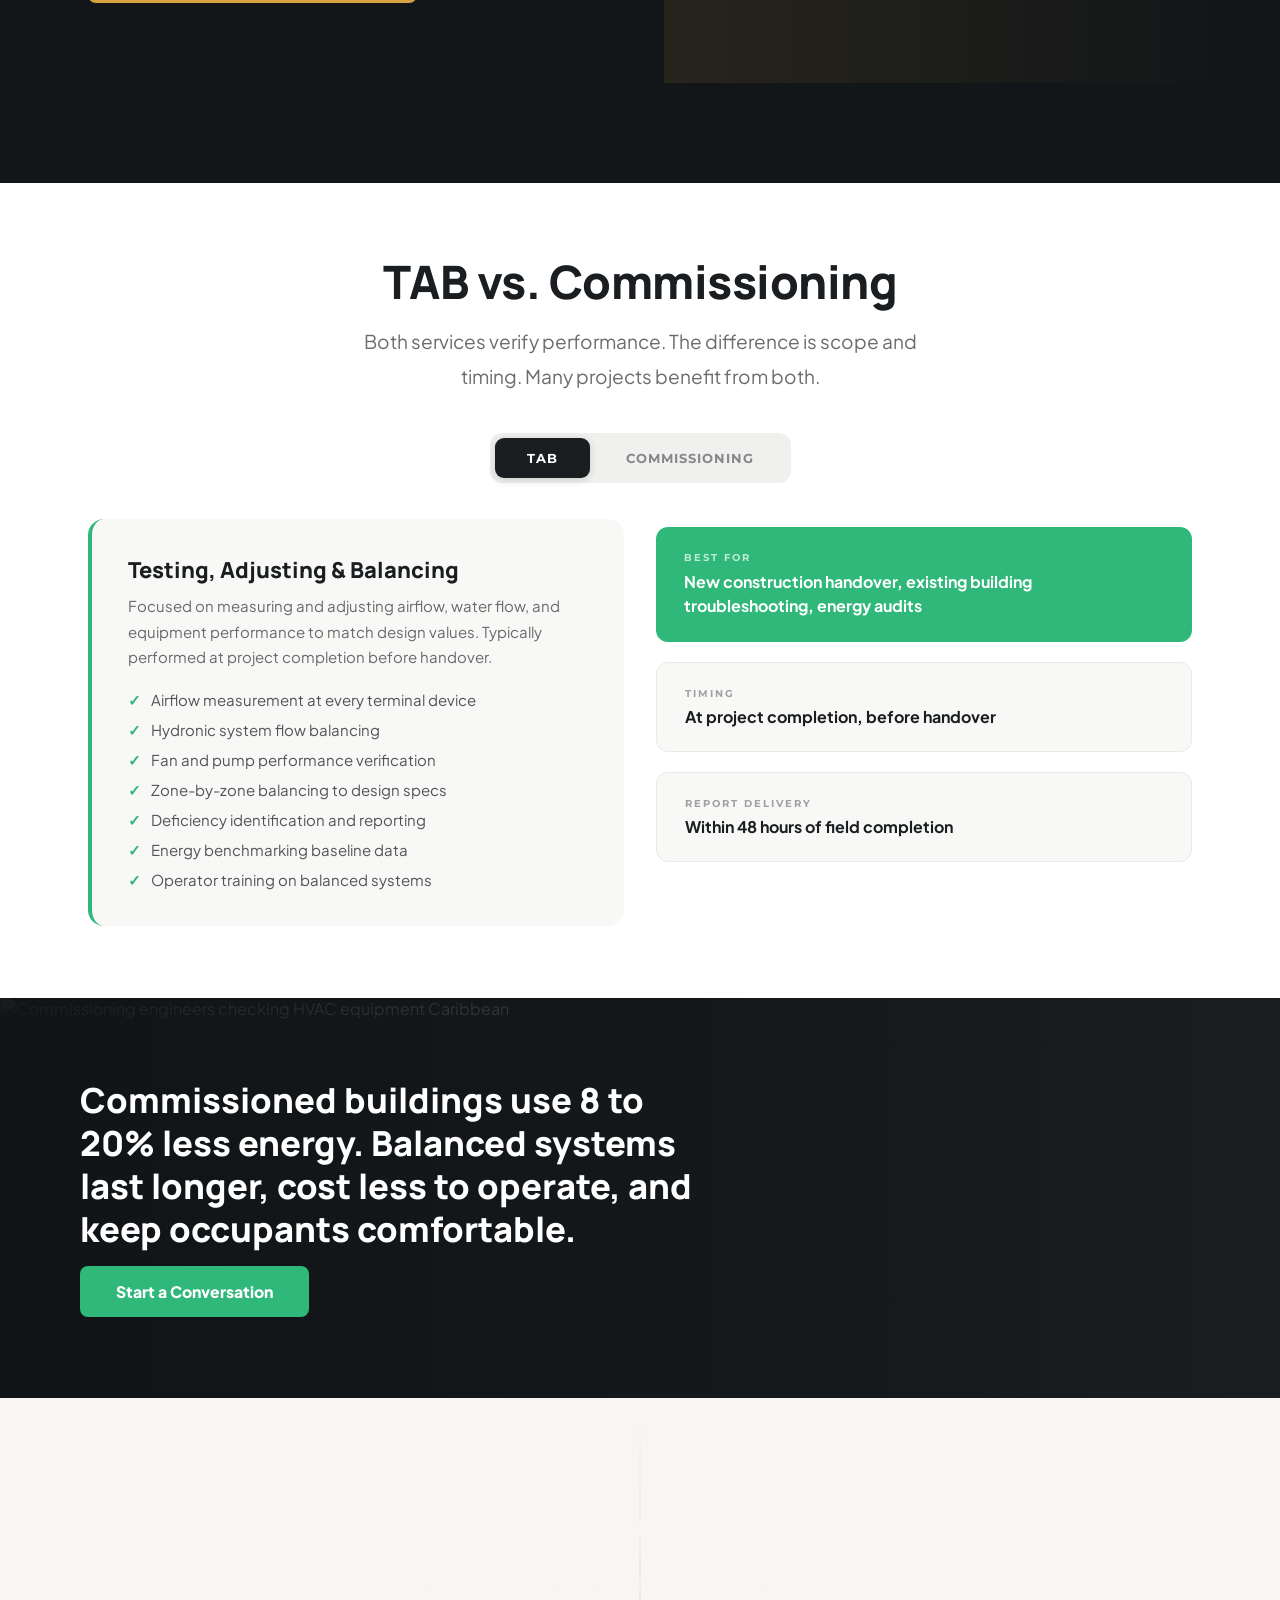
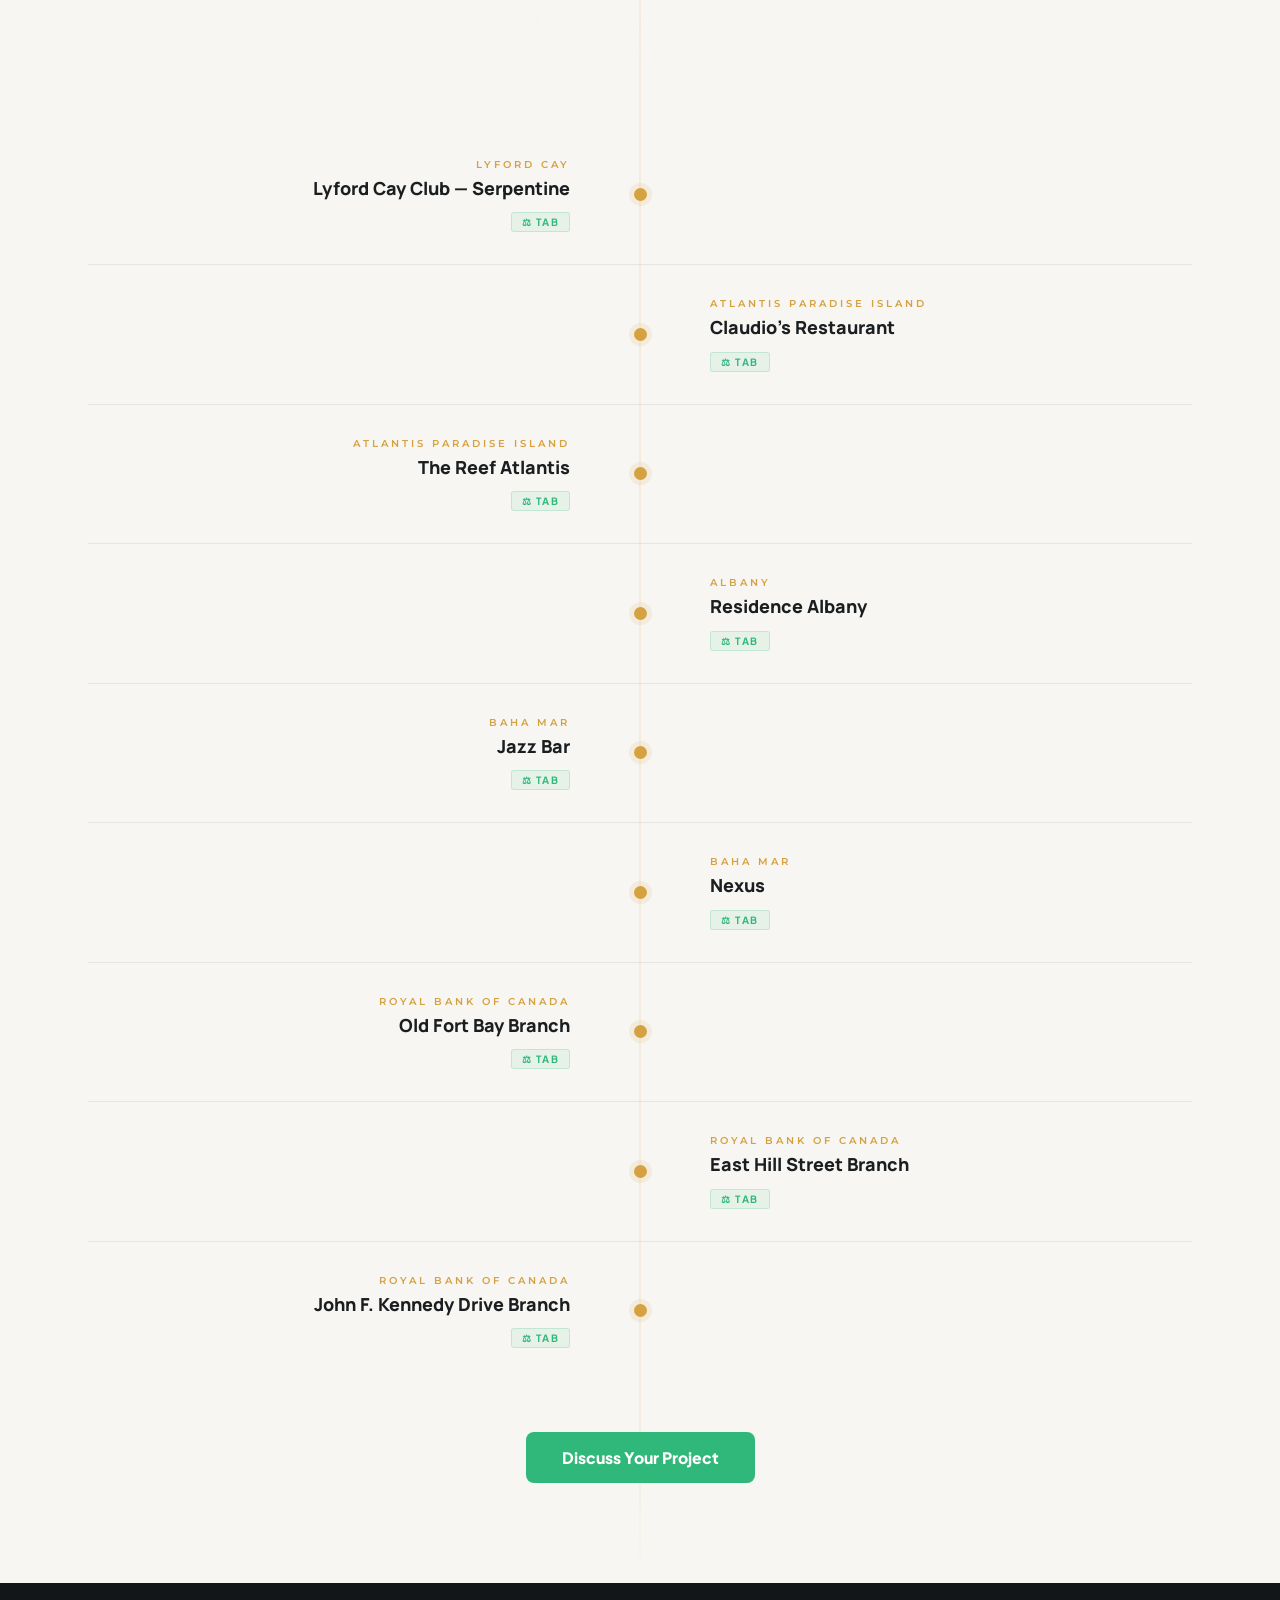
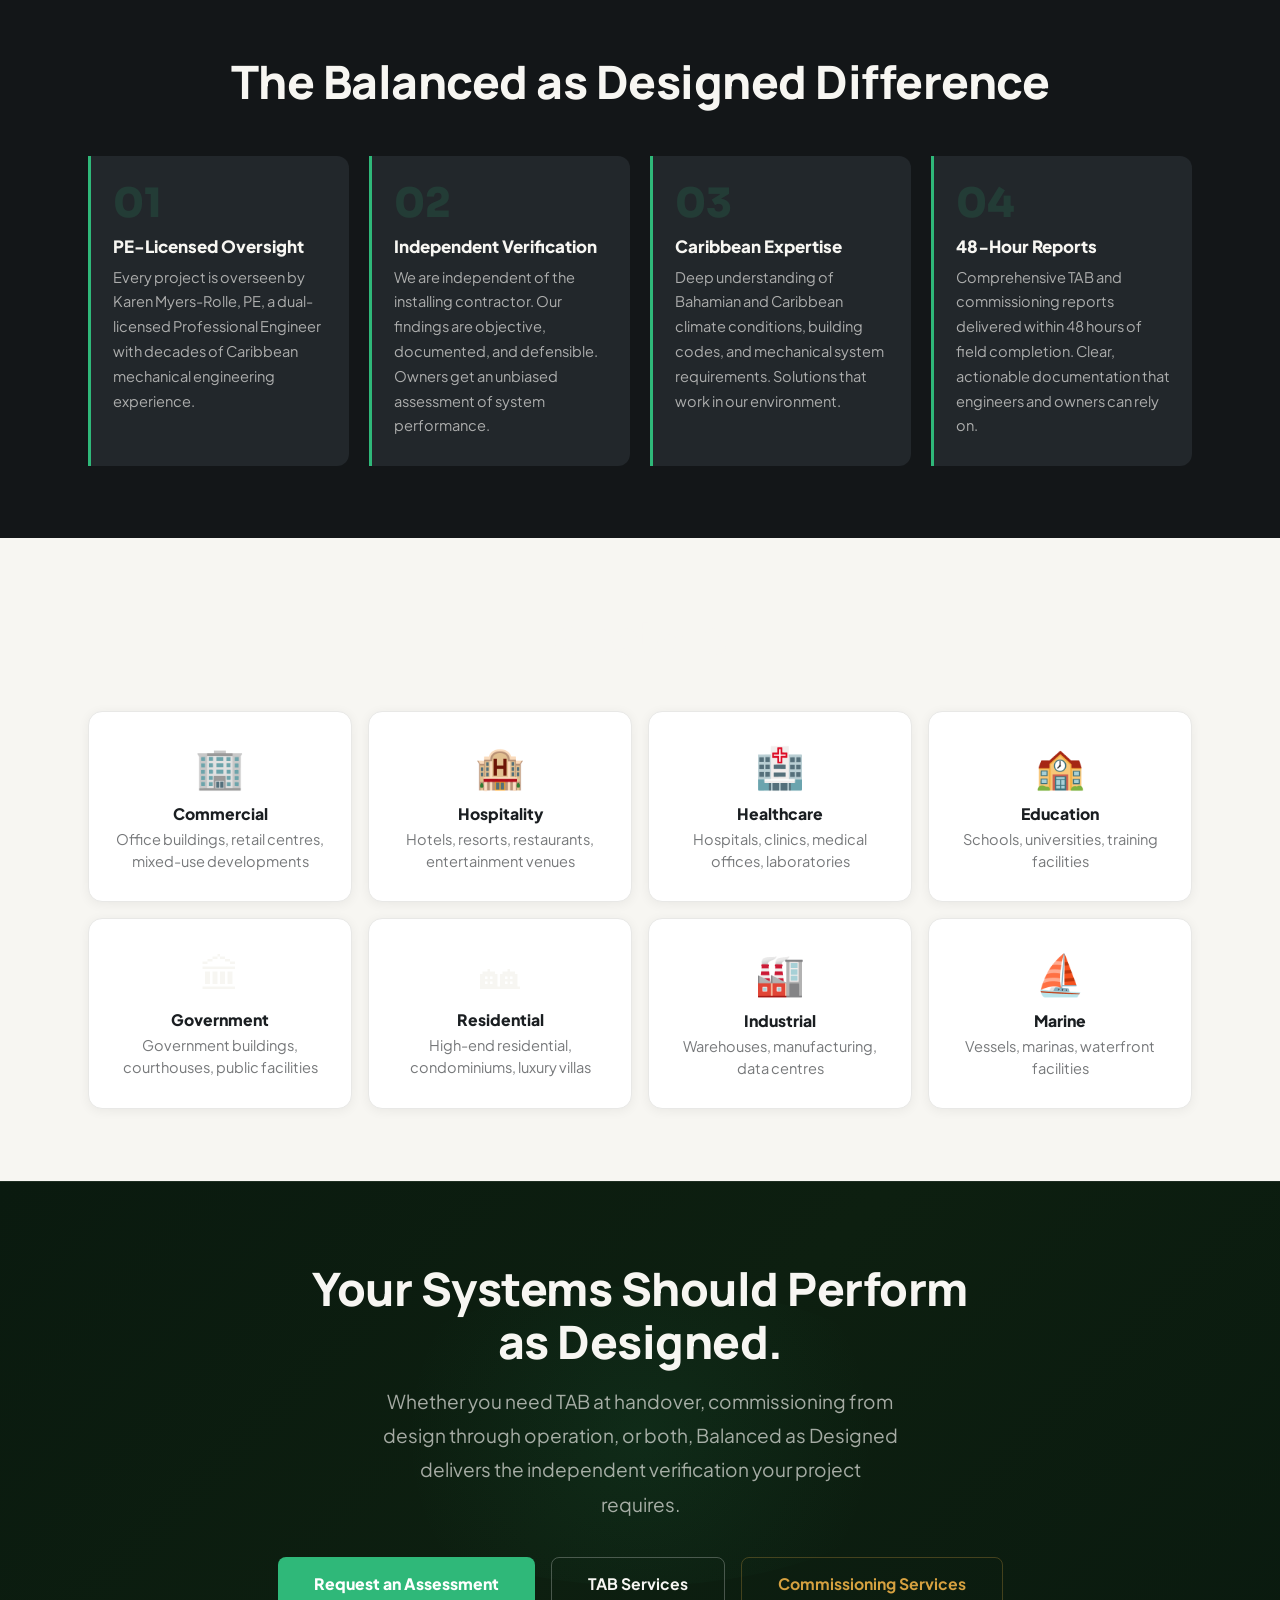
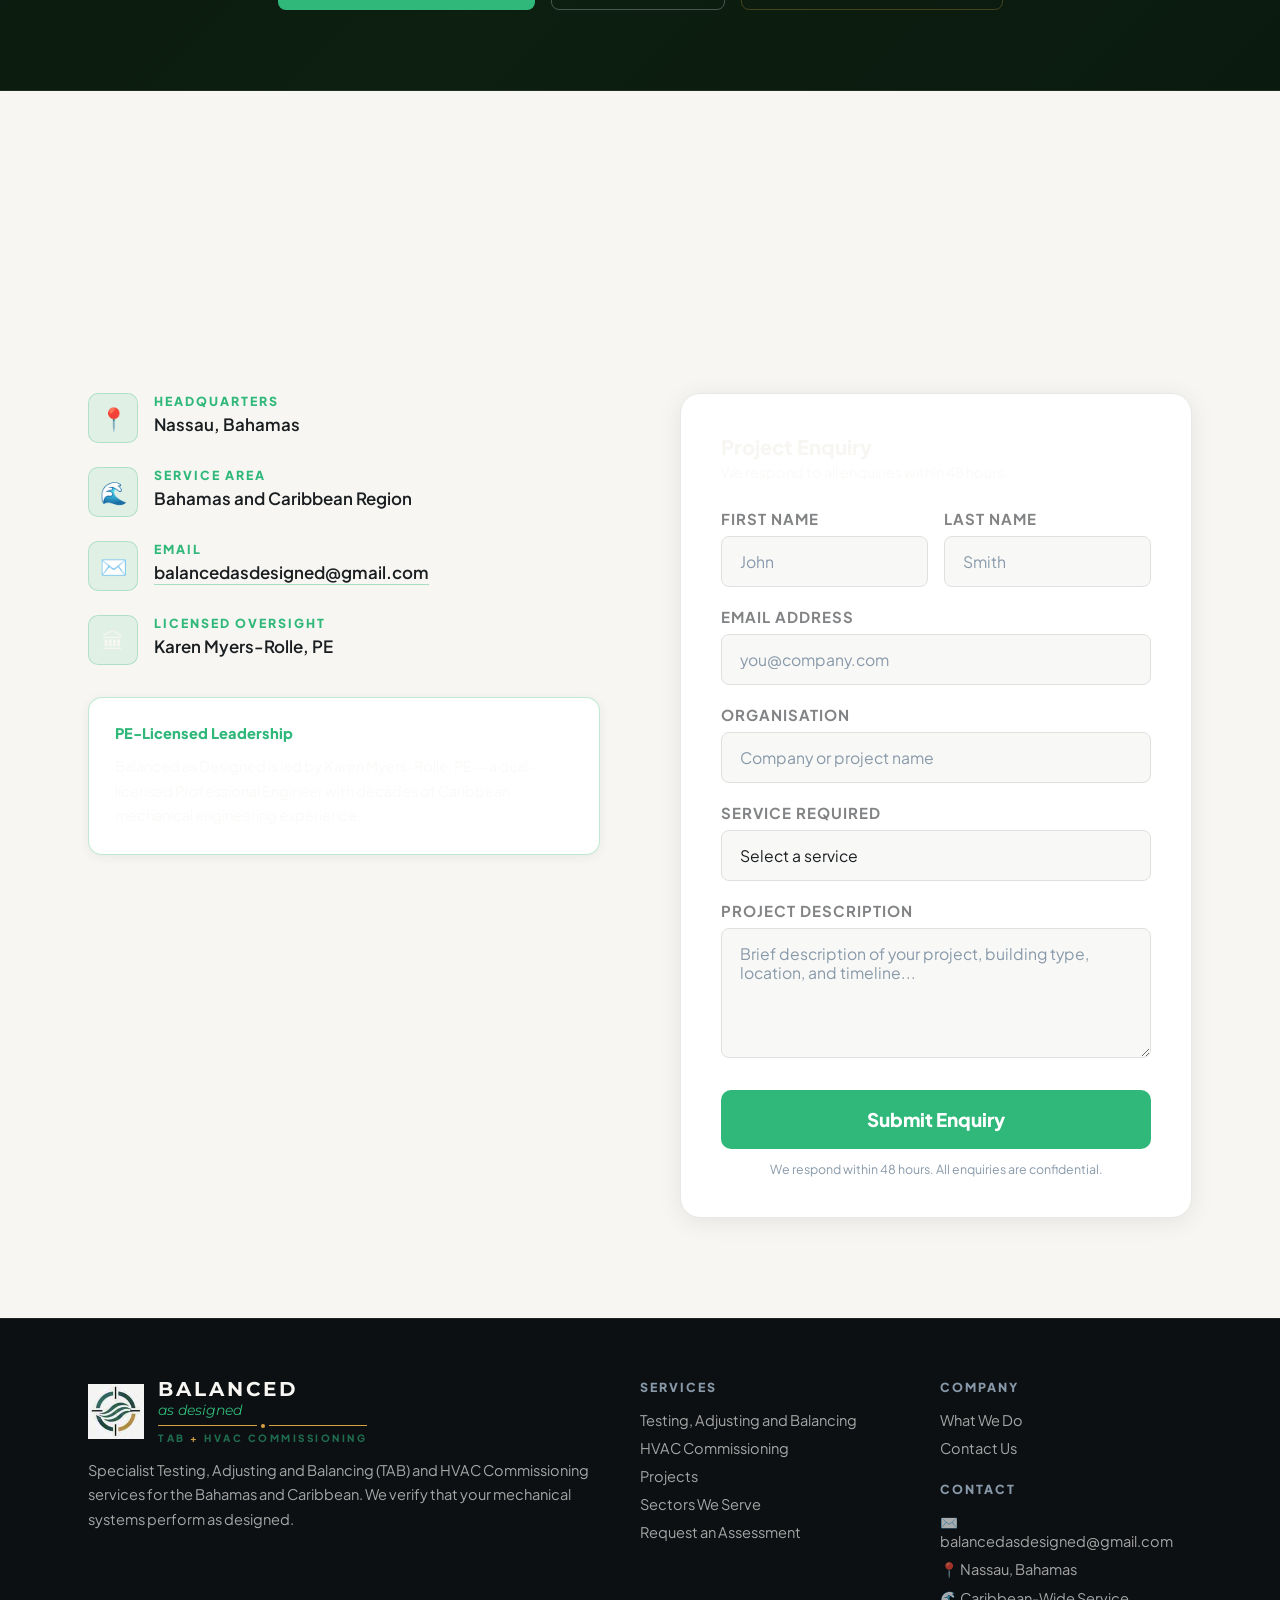
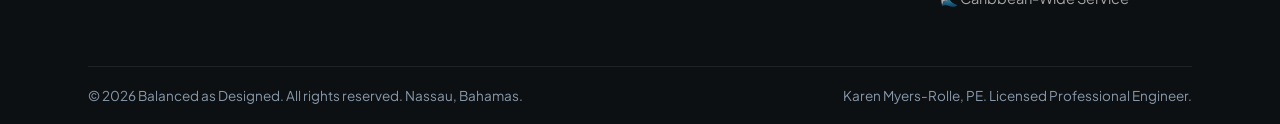
==== commit 8659aebe: "Footer logo match, interactive tabs, light/dark sections, form to email, Lyford Cay Club" ====
--- a/index.html
+++ b/index.html
@@ -350,7 +350,7 @@
 
 /* ─── PROJECTS ──────────────────────────────────────────────── */
 /* ─── PROJECTS — vertical timeline ──────────────────────────── */
-.projects-section{background:#0D1013;position:relative;overflow:hidden;}
+.projects-section{background:#F7F6F2;position:relative;overflow:hidden;}
 .projects-section::before{
   content:"";position:absolute;top:0;left:50%;transform:translateX(-50%);
   width:1px;height:100%;
@@ -360,7 +360,7 @@
 .project-row{
   display:grid;grid-template-columns:1fr 60px 1fr;
   align-items:center;padding:32px 0;
-  border-bottom:1px solid rgba(255,255,255,0.04);
+  border-bottom:1px solid rgba(26,30,33,0.08);
 }
 .project-row:last-child{border-bottom:none;}
 .project-row.left .project-content{grid-column:1;text-align:right;padding-right:40px;}
@@ -380,7 +380,7 @@
 }
 .project-name{
   font-family:"Manrope",sans-serif;font-size:18px;font-weight:800;
-  color:#F7F6F2;line-height:1.25;margin-bottom:10px;
+  color:#1A1E21;line-height:1.25;margin-bottom:10px;
 }
 .project-tag{
   display:inline-flex;align-items:center;gap:5px;
@@ -401,15 +401,15 @@
 
 /* ─── SECTORS ───────────────────────────────────────────────── */
 .sectors-grid{display:grid;grid-template-columns:repeat(4,1fr);gap:16px;}
-.sector-card{background:var(--dark3);border:1px solid var(--border);border-radius:14px;padding:28px 22px;text-align:center;transition:all 0.2s;}
+.sector-card{background:#fff;border:1px solid #e8e8e6;border-radius:14px;padding:28px 22px;text-align:center;transition:all 0.2s;box-shadow:0 2px 12px rgba(0,0,0,0.06);}
 .sector-card:hover{border-color:var(--border-green);transform:translateY(-3px);}
 .sector-icon{font-size:40px;margin-bottom:12px;}
-.sector-name{font-size:var(--fs-body);font-weight:800;color:var(--light);margin-bottom:6px;}
-.sector-desc{font-size:var(--fs-body-sm);color:var(--muted);line-height:1.5;}
+.sector-name{font-size:var(--fs-body);font-weight:800;color:#1A1E21;margin-bottom:6px;}
+.sector-desc{font-size:var(--fs-body-sm);color:rgba(26,30,33,0.6);line-height:1.5;}
 
 /* ─── WHY ───────────────────────────────────────────────────── */
 .why-grid{display:grid;grid-template-columns:repeat(4,1fr);gap:20px;}
-.why-card{padding:28px 22px;border-left:3px solid var(--green);background:var(--dark2);border-radius:0 12px 12px 0;}
+.why-card{padding:28px 22px;border-left:3px solid var(--green);background:#22272B;border-radius:0 12px 12px 0;}
 .why-num{font-family:"Sora",sans-serif;font-size:40.5px;font-weight:900;color:rgba(47,184,121,0.15);line-height:1;margin-bottom:10px;}
 .why-title{font-size:16.9px;font-weight:800;color:var(--light);margin-bottom:8px;}
 .why-desc{font-size:var(--fs-body-sm);color:var(--muted);line-height:1.7;}
@@ -429,17 +429,17 @@
 .contact-grid{display:grid;grid-template-columns:1fr 1fr;gap:80px;align-items:start;}
 .contact-item{display:flex;align-items:flex-start;gap:16px;margin-bottom:24px;}
 .contact-icon{width:50px;height:50px;border-radius:10px;background:rgba(47,184,121,0.1);border:1px solid var(--border-green);display:flex;align-items:center;justify-content:center;font-size:22px;flex-shrink:0;}
-.contact-label{font-size:var(--fs-footer-lbl);font-weight:800;text-transform:uppercase;letter-spacing:2px;color:var(--green);margin-bottom:4px;}
-.contact-value{font-size:16.9px;color:var(--light);font-weight:600;}
-.contact-form{background:var(--dark2);border:1px solid var(--border);border-radius:20px;padding:40px;}
+.contact-label{font-size:var(--fs-footer-lbl);font-weight:800;text-transform:uppercase;letter-spacing:2px;color:#2FB879;margin-bottom:4px;}
+.contact-value{font-size:16.9px;color:#1A1E21;font-weight:600;}
+.contact-form{background:#fff;border:1px solid #e8e8e6;border-radius:20px;padding:40px;box-shadow:0 4px 24px rgba(0,0,0,0.08);}
 .form-group{margin-bottom:20px;}
-.form-label{display:block;font-size:15px;font-weight:700;color:var(--muted);text-transform:uppercase;letter-spacing:1px;margin-bottom:8px;}
-.form-input{width:100%;padding:15px 18px;background:rgba(255,255,255,0.04);border:1px solid var(--border);border-radius:8px;font-size:var(--fs-body);color:var(--light);font-family:"Plus Jakarta Sans",sans-serif;transition:border-color 0.2s;outline:none;}
+.form-label{display:block;font-size:15px;font-weight:700;color:rgba(26,30,33,0.55);text-transform:uppercase;letter-spacing:1px;margin-bottom:8px;}
+.form-input{width:100%;padding:15px 18px;background:#f8f8f6;border:1px solid #e0e0de;border-radius:8px;font-size:var(--fs-body);color:#1A1E21;font-family:"Plus Jakarta Sans",sans-serif;transition:border-color 0.2s;outline:none;}
 .form-input:focus{border-color:var(--green);}
 .form-input::placeholder{color:var(--slate);}
-.form-select{width:100%;padding:15px 18px;background:rgba(255,255,255,0.04);border:1px solid var(--border);border-radius:8px;font-size:var(--fs-body);color:var(--light);font-family:"Plus Jakarta Sans",sans-serif;outline:none;appearance:none;}
+.form-select{width:100%;padding:15px 18px;background:#f8f8f6;border:1px solid #e0e0de;border-radius:8px;font-size:var(--fs-body);color:#1A1E21;font-family:"Plus Jakarta Sans",sans-serif;outline:none;appearance:none;}
 .form-select option{background:#22272B;}
-.form-textarea{width:100%;padding:15px 18px;background:rgba(255,255,255,0.04);border:1px solid var(--border);border-radius:8px;font-size:var(--fs-body);color:var(--light);font-family:"Plus Jakarta Sans",sans-serif;resize:vertical;min-height:130px;outline:none;transition:border-color 0.2s;}
+.form-textarea{width:100%;padding:15px 18px;background:#f8f8f6;border:1px solid #e0e0de;border-radius:8px;font-size:var(--fs-body);color:#1A1E21;font-family:"Plus Jakarta Sans",sans-serif;resize:vertical;min-height:130px;outline:none;transition:border-color 0.2s;}
 .form-textarea:focus{border-color:var(--green);}
 .form-textarea::placeholder{color:var(--slate);}
 .form-row{display:grid;grid-template-columns:1fr 1fr;gap:16px;}
@@ -451,7 +451,7 @@
 .footer-grid{display:grid;grid-template-columns:2fr 1fr 1fr;gap:48px;padding-bottom:48px;}
 
 /* footer logo mirrors nav logo */
-.footer-logo-balanced{font-family:"Cormorant Garamond",Georgia,serif;font-size:23.4px;font-weight:700;color:#1F6B4D;letter-spacing:0.5px;line-height:1;}
+.footer-logo-balanced{font-family:"Montserrat",sans-serif;font-size:20px;font-weight:700;color:#F7F6F2;letter-spacing:3px;text-transform:uppercase;line-height:1;}
 .footer-logo-as{font-family:"Montserrat",sans-serif;font-size:14px;font-style:italic;font-weight:400;color:#2FB879;line-height:1.2;margin-top:3px;}
 .footer-logo-divider{display:flex;align-items:center;margin:5px 0 4px;}
 .footer-logo-divider-line{flex:1;height:1px;background:var(--gold);max-width:120px;}
@@ -669,7 +669,7 @@
 <div class="hero-stat-label" style="font-size:var(--fs-body);font-weight:800;color:var(--green);margin-top:0;">HVAC Commissioning</div>
 </div>
 <div>
-<div class="hero-stat-label" style="font-size:var(--fs-body);font-weight:800;color:var(--green);margin-top:0;">The Bahamas + the Caribbean</div>
+<div class="hero-stat-label" style="font-size:var(--fs-body);font-weight:800;color:var(--green);margin-top:0;">The Bahamas + Caribbean</div>
 </div>
 </div>
 </div>
@@ -702,7 +702,7 @@
       </div>
       <div class="trust-logo-item">
         <img src="lyf.png" alt="Lyford Cay" class="trust-logo-img"/>
-        <span class="trust-logo-name">Lyford Cay</span>
+        <span class="trust-logo-name">Lyford Cay Club</span>
       </div>
     </div>
   </div>
@@ -844,47 +844,100 @@
 </div>
 </section>
 <!-- ══════════════════════════════════════════════════════════
-     TAB vs COMMISSIONING
-══════════════════════════════════════════════════════════ -->
-<section class="section-sm" style="background:var(--dark2);">
-<div class="wrap">
-<div class="reveal" style="text-align:center;margin-bottom:48px;">
-<h2 class="h2">TAB vs. Commissioning</h2>
-<p class="lead" style="max-width:560px;margin:16px auto 0;">Both services verify performance. The difference is scope and timing. Many projects benefit from both.</p>
-</div>
-<div class="compare-grid reveal">
-<div class="compare-card tab">
-<span class="compare-tag green">Testing, Adjusting and Balancing</span>
-<h3 class="h3" style="margin-bottom:8px;">TAB</h3>
-<p style="font-size:var(--fs-body-sm);color:var(--muted);line-height:1.7;margin-bottom:16px;">Focused on measuring and adjusting airflow, water flow, and equipment performance to match design values. Typically performed at project completion before handover.</p>
-<ul class="compare-list">
-<li>Airflow measurement at every terminal device</li>
-<li>Hydronic system flow balancing</li>
-<li>Fan and pump performance verification</li>
-<li>Zone-by-zone balancing to design specs</li>
-<li>Deficiency identification and reporting</li>
-<li>Energy benchmarking baseline data</li>
-<li>Operator training on balanced systems</li>
-</ul>
-<div style="margin-top:20px;padding:14px 18px;background:rgba(47,184,121,0.06);border-radius:8px;font-size:var(--fs-body-sm);color:var(--green);font-weight:700;">Best for: New construction handover, existing building troubleshooting, energy audits</div>
-</div>
-<div class="compare-card cx">
-<span class="compare-tag gold">HVAC Commissioning</span>
-<h3 class="h3" style="margin-bottom:8px;">Commissioning</h3>
-<p style="font-size:var(--fs-body-sm);color:var(--muted);line-height:1.7;margin-bottom:16px;">A broader quality assurance process that spans the entire project lifecycle, from design review through construction and into operation. Includes TAB as one component.</p>
-<ul class="compare-list">
-<li>Owner's Project Requirements development</li>
-<li>Design document review and verification</li>
-<li>Construction phase site observations</li>
-<li>Equipment startup and pre-functional testing</li>
-<li>Functional performance testing</li>
-<li>Controls and BMS verification</li>
-<li>Seasonal and deferred testing</li>
-</ul>
-<div style="margin-top:20px;padding:14px 18px;background:rgba(214,161,64,0.06);border-radius:8px;font-size:var(--fs-body-sm);color:var(--gold);font-weight:700;">Best for: New construction, LEED certification, complex HVAC systems, owner protection</div>
-</div>
-</div>
-</div>
+     TAB vs COMMISSIONING — interactive tabs
+══════════════════════════════════════════════════════════ -->
+<section class="section-sm" style="background:#ffffff;">
+  <div class="wrap">
+    <div style="text-align:center;margin-bottom:40px;">
+      <h2 class="h2" style="color:#1A1E21;">TAB vs. Commissioning</h2>
+      <p class="lead" style="max-width:560px;margin:16px auto 0;color:rgba(26,30,33,0.65);">Both services verify performance. The difference is scope and timing. Many projects benefit from both.</p>
+    </div>
+
+    <!-- Tab switcher -->
+    <div style="display:flex;justify-content:center;margin-bottom:36px;">
+      <div style="display:flex;background:#f0f0ee;border-radius:12px;padding:5px;gap:4px;">
+        <button id="tabBtn1" onclick="switchTab(1)"
+          style="font-family:'Montserrat',sans-serif;font-size:13px;font-weight:700;letter-spacing:1px;text-transform:uppercase;padding:12px 32px;border-radius:9px;border:none;cursor:pointer;transition:all 0.3s;background:#1A1E21;color:#fff;box-shadow:0 2px 8px rgba(0,0,0,0.15);">
+          TAB
+        </button>
+        <button id="tabBtn2" onclick="switchTab(2)"
+          style="font-family:'Montserrat',sans-serif;font-size:13px;font-weight:700;letter-spacing:1px;text-transform:uppercase;padding:12px 32px;border-radius:9px;border:none;cursor:pointer;transition:all 0.3s;background:transparent;color:rgba(26,30,33,0.5);">
+          Commissioning
+        </button>
+      </div>
+    </div>
+
+    <!-- Tab panels -->
+    <div style="position:relative;min-height:360px;">
+
+      <!-- TAB panel -->
+      <div id="tabPanel1" style="transition:opacity 0.4s,transform 0.4s;opacity:1;transform:translateY(0);">
+        <div style="display:grid;grid-template-columns:1fr 1fr;gap:32px;align-items:start;">
+          <div style="background:#f8f8f6;border-radius:16px;padding:36px;border-left:4px solid #2FB879;">
+            <h3 style="font-family:'Manrope',sans-serif;font-size:22px;font-weight:800;color:#1A1E21;margin-bottom:8px;">Testing, Adjusting &amp; Balancing</h3>
+            <p style="font-size:15px;color:rgba(26,30,33,0.65);line-height:1.7;margin-bottom:20px;">Focused on measuring and adjusting airflow, water flow, and equipment performance to match design values. Typically performed at project completion before handover.</p>
+            <ul style="list-style:none;display:flex;flex-direction:column;gap:10px;">
+              <li style="display:flex;align-items:flex-start;gap:10px;font-size:15px;color:rgba(26,30,33,0.75);"><span style="color:#2FB879;font-weight:800;flex-shrink:0;">✓</span>Airflow measurement at every terminal device</li>
+              <li style="display:flex;align-items:flex-start;gap:10px;font-size:15px;color:rgba(26,30,33,0.75);"><span style="color:#2FB879;font-weight:800;flex-shrink:0;">✓</span>Hydronic system flow balancing</li>
+              <li style="display:flex;align-items:flex-start;gap:10px;font-size:15px;color:rgba(26,30,33,0.75);"><span style="color:#2FB879;font-weight:800;flex-shrink:0;">✓</span>Fan and pump performance verification</li>
+              <li style="display:flex;align-items:flex-start;gap:10px;font-size:15px;color:rgba(26,30,33,0.75);"><span style="color:#2FB879;font-weight:800;flex-shrink:0;">✓</span>Zone-by-zone balancing to design specs</li>
+              <li style="display:flex;align-items:flex-start;gap:10px;font-size:15px;color:rgba(26,30,33,0.75);"><span style="color:#2FB879;font-weight:800;flex-shrink:0;">✓</span>Deficiency identification and reporting</li>
+              <li style="display:flex;align-items:flex-start;gap:10px;font-size:15px;color:rgba(26,30,33,0.75);"><span style="color:#2FB879;font-weight:800;flex-shrink:0;">✓</span>Energy benchmarking baseline data</li>
+              <li style="display:flex;align-items:flex-start;gap:10px;font-size:15px;color:rgba(26,30,33,0.75);"><span style="color:#2FB879;font-weight:800;flex-shrink:0;">✓</span>Operator training on balanced systems</li>
+            </ul>
+          </div>
+          <div style="display:flex;flex-direction:column;gap:20px;padding-top:8px;">
+            <div style="background:#2FB879;border-radius:12px;padding:24px 28px;">
+              <div style="font-family:'Montserrat',sans-serif;font-size:10px;font-weight:700;letter-spacing:2px;text-transform:uppercase;color:rgba(255,255,255,0.7);margin-bottom:6px;">Best For</div>
+              <div style="font-size:16px;font-weight:700;color:#fff;line-height:1.5;">New construction handover, existing building troubleshooting, energy audits</div>
+            </div>
+            <div style="background:#f8f8f6;border-radius:12px;padding:24px 28px;border:1px solid #e8e8e6;">
+              <div style="font-family:'Montserrat',sans-serif;font-size:10px;font-weight:700;letter-spacing:2px;text-transform:uppercase;color:rgba(26,30,33,0.4);margin-bottom:6px;">Timing</div>
+              <div style="font-size:16px;font-weight:700;color:#1A1E21;">At project completion, before handover</div>
+            </div>
+            <div style="background:#f8f8f6;border-radius:12px;padding:24px 28px;border:1px solid #e8e8e6;">
+              <div style="font-family:'Montserrat',sans-serif;font-size:10px;font-weight:700;letter-spacing:2px;text-transform:uppercase;color:rgba(26,30,33,0.4);margin-bottom:6px;">Report Delivery</div>
+              <div style="font-size:16px;font-weight:700;color:#1A1E21;">Within 48 hours of field completion</div>
+            </div>
+          </div>
+        </div>
+      </div>
+
+      <!-- Commissioning panel -->
+      <div id="tabPanel2" style="position:absolute;top:0;left:0;right:0;transition:opacity 0.4s,transform 0.4s;opacity:0;transform:translateY(16px);pointer-events:none;">
+        <div style="display:grid;grid-template-columns:1fr 1fr;gap:32px;align-items:start;">
+          <div style="background:#f8f8f6;border-radius:16px;padding:36px;border-left:4px solid #D6A140;">
+            <h3 style="font-family:'Manrope',sans-serif;font-size:22px;font-weight:800;color:#1A1E21;margin-bottom:8px;">HVAC Commissioning</h3>
+            <p style="font-size:15px;color:rgba(26,30,33,0.65);line-height:1.7;margin-bottom:20px;">A broader quality assurance process spanning the entire project lifecycle, from design review through construction and into operation. Includes TAB as one component.</p>
+            <ul style="list-style:none;display:flex;flex-direction:column;gap:10px;">
+              <li style="display:flex;align-items:flex-start;gap:10px;font-size:15px;color:rgba(26,30,33,0.75);"><span style="color:#D6A140;font-weight:800;flex-shrink:0;">✓</span>Owner's Project Requirements development</li>
+              <li style="display:flex;align-items:flex-start;gap:10px;font-size:15px;color:rgba(26,30,33,0.75);"><span style="color:#D6A140;font-weight:800;flex-shrink:0;">✓</span>Design document review and verification</li>
+              <li style="display:flex;align-items:flex-start;gap:10px;font-size:15px;color:rgba(26,30,33,0.75);"><span style="color:#D6A140;font-weight:800;flex-shrink:0;">✓</span>Construction phase site observations</li>
+              <li style="display:flex;align-items:flex-start;gap:10px;font-size:15px;color:rgba(26,30,33,0.75);"><span style="color:#D6A140;font-weight:800;flex-shrink:0;">✓</span>Equipment startup and pre-functional testing</li>
+              <li style="display:flex;align-items:flex-start;gap:10px;font-size:15px;color:rgba(26,30,33,0.75);"><span style="color:#D6A140;font-weight:800;flex-shrink:0;">✓</span>Functional performance testing</li>
+              <li style="display:flex;align-items:flex-start;gap:10px;font-size:15px;color:rgba(26,30,33,0.75);"><span style="color:#D6A140;font-weight:800;flex-shrink:0;">✓</span>Controls and BMS verification</li>
+              <li style="display:flex;align-items:flex-start;gap:10px;font-size:15px;color:rgba(26,30,33,0.75);"><span style="color:#D6A140;font-weight:800;flex-shrink:0;">✓</span>Seasonal and deferred testing</li>
+            </ul>
+          </div>
+          <div style="display:flex;flex-direction:column;gap:20px;padding-top:8px;">
+            <div style="background:#D6A140;border-radius:12px;padding:24px 28px;">
+              <div style="font-family:'Montserrat',sans-serif;font-size:10px;font-weight:700;letter-spacing:2px;text-transform:uppercase;color:rgba(255,255,255,0.7);margin-bottom:6px;">Best For</div>
+              <div style="font-size:16px;font-weight:700;color:#fff;line-height:1.5;">New construction, LEED certification, complex HVAC systems, owner protection</div>
+            </div>
+            <div style="background:#f8f8f6;border-radius:12px;padding:24px 28px;border:1px solid #e8e8e6;">
+              <div style="font-family:'Montserrat',sans-serif;font-size:10px;font-weight:700;letter-spacing:2px;text-transform:uppercase;color:rgba(26,30,33,0.4);margin-bottom:6px;">Timing</div>
+              <div style="font-size:16px;font-weight:700;color:#1A1E21;">From pre-design through seasonal operation</div>
+            </div>
+            <div style="background:#f8f8f6;border-radius:12px;padding:24px 28px;border:1px solid #e8e8e6;">
+              <div style="font-family:'Montserrat',sans-serif;font-size:10px;font-weight:700;letter-spacing:2px;text-transform:uppercase;color:rgba(26,30,33,0.4);margin-bottom:6px;">Energy Savings</div>
+              <div style="font-size:16px;font-weight:700;color:#1A1E21;">8–20% less energy vs non-commissioned buildings</div>
+            </div>
+          </div>
+        </div>
+      </div>
+
+    </div>
+  </div>
 </section>
 <!-- ══════════════════════════════════════════════════════════
      IMAGE BAND 2
@@ -903,7 +956,7 @@
 <!-- ══════════════════════════════════════════════════════════
      PROJECTS
 ══════════════════════════════════════════════════════════ -->
-<section class="section projects-section" id="projects">
+<section class="section projects-section" id="projects" style="background:#F7F6F2;">
 <div class="wrap">
 <div class="reveal" style="text-align:center;margin-bottom:16px;">
 <h2 class="h2">Projects</h2>
@@ -1046,7 +1099,7 @@
 <!-- ══════════════════════════════════════════════════════════
      SECTORS
 ══════════════════════════════════════════════════════════ -->
-<section class="section-sm" id="sectors" style="background:var(--dark2);">
+<section class="section-sm" id="sectors" style="background:#F7F6F2;">
 <div class="wrap">
 <div class="reveal" style="text-align:center;margin-bottom:48px;">
 <h2 class="h2">Sectors</h2>
@@ -1083,7 +1136,7 @@
 <!-- ══════════════════════════════════════════════════════════
      CONTACT
 ══════════════════════════════════════════════════════════ -->
-<section class="section" id="contact" style="background:var(--black);">
+<section class="section" id="contact" style="background:#F7F6F2;">
 <div class="wrap">
 <div class="reveal" style="text-align:center;margin-bottom:64px;">
 <h2 class="h2">Request an Assessment</h2>
@@ -1107,7 +1160,7 @@
 <div class="contact-icon">🏛</div>
 <div><div class="contact-label">Licensed Oversight</div><div class="contact-value">Karen Myers-Rolle, PE</div></div>
 </div>
-<div style="margin-top:32px;padding:26px;background:var(--dark2);border:1px solid var(--border-green);border-radius:14px;">
+<div style="margin-top:32px;padding:26px;background:#fff;border:1px solid rgba(47,184,121,0.3);border-radius:14px;box-shadow:0 2px 12px rgba(0,0,0,0.06);">
 <div style="font-size:var(--fs-body-sm);font-weight:800;color:var(--green);margin-bottom:12px;">PE-Licensed Leadership</div>
 <div style="font-size:var(--fs-body-sm);color:var(--muted);line-height:1.7;">Balanced as Designed is led by Karen Myers-Rolle, PE — a dual-licensed Professional Engineer with decades of Caribbean mechanical engineering experience.</div>
 </div>
@@ -1117,16 +1170,16 @@
 <div style="font-size:20.25px;font-weight:800;color:var(--light);margin-bottom:4px;">Project Enquiry</div>
 <div style="font-size:var(--fs-body-sm);color:var(--muted);">We respond to all enquiries within 48 hours.</div>
 </div>
-<form onsubmit="submitForm(event)">
+<form action="https://formspree.io/f/xpwzgkqb" method="POST" onsubmit="submitForm(event)">
 <div class="form-row">
 <div class="form-group"><label class="form-label">First Name</label><input class="form-input" placeholder="John" required="" type="text"/></div>
 <div class="form-group"><label class="form-label">Last Name</label><input class="form-input" placeholder="Smith" required="" type="text"/></div>
 </div>
 <div class="form-group"><label class="form-label">Email Address</label><input class="form-input" placeholder="you@company.com" required="" type="email"/></div>
-<div class="form-group"><label class="form-label">Organisation</label><input class="form-input" placeholder="Company or project name" type="text"/></div>
+<div class="form-group"><label class="form-label">Organisation</label><input class="form-input" name="organisation" placeholder="Company or project name" type="text"/></div>
 <div class="form-group">
 <label class="form-label">Service Required</label>
-<select class="form-select">
+<select class="form-select" name="service">
 <option value="">Select a service</option>
 <option>Testing, Adjusting and Balancing (TAB)</option>
 <option>HVAC Commissioning</option>
@@ -1136,7 +1189,7 @@
 <option>Not sure, need advice</option>
 </select>
 </div>
-<div class="form-group"><label class="form-label">Project Description</label><textarea class="form-textarea" placeholder="Brief description of your project, building type, location, and timeline..."></textarea></div>
+<div class="form-group"><label class="form-label">Project Description</label><textarea class="form-textarea" name="project_description" placeholder="Brief description of your project, building type, location, and timeline..."></textarea></div>
 <button class="submit-btn" type="submit">Submit Enquiry</button>
 <p style="font-size:var(--fs-footer-lbl);color:var(--slate);text-align:center;margin-top:12px;">We respond within 48 hours. All enquiries are confidential.</p>
 </form>
@@ -1151,15 +1204,20 @@
 <div class="wrap">
 <div class="footer-grid">
 <div>
-<!-- Footer logo mirrors nav logo -->
-<div class="footer-logo-balanced">BALANCED</div>
-<div class="footer-logo-as">as designed</div>
-<div class="footer-logo-divider">
-<div class="footer-logo-divider-line"></div>
-<div class="footer-logo-divider-dot"></div>
-<div class="footer-logo-divider-line"></div>
-</div>
-<div class="footer-logo-descriptor">TAB <span class="plus">+</span> HVAC Commissioning</div>
+<!-- Footer logo — exact match to header -->
+<div style="display:flex;align-items:center;gap:14px;margin-bottom:4px;">
+  <img src="logomark.png" srcset="logomark.png 1x, logomark@2x.png 2x" alt="Balanced as Designed logomark" style="width:56px;height:56px;object-fit:contain;flex-shrink:0;"/>
+  <div style="display:flex;flex-direction:column;justify-content:center;">
+    <div class="footer-logo-balanced">BALANCED</div>
+    <div class="footer-logo-as">as designed</div>
+    <div class="footer-logo-divider">
+      <div class="footer-logo-divider-line"></div>
+      <div class="footer-logo-divider-dot"></div>
+      <div class="footer-logo-divider-line"></div>
+    </div>
+    <div class="footer-logo-descriptor">TAB <span class="plus">+</span> HVAC Commissioning</div>
+  </div>
+</div>
 <p class="footer-desc">Specialist Testing, Adjusting and Balancing (TAB) and HVAC Commissioning services for the Bahamas and Caribbean. We verify that your mechanical systems perform as designed.</p>
 <div style="margin-top:16px;"></div>
 </div>
@@ -1221,6 +1279,26 @@
   else{nav.style.borderBottomColor='rgba(255,255,255,0.08)';}
 });
 
+
+/* ── Tab switcher ── */
+function switchTab(n){
+  var p1=document.getElementById('tabPanel1');
+  var p2=document.getElementById('tabPanel2');
+  var b1=document.getElementById('tabBtn1');
+  var b2=document.getElementById('tabBtn2');
+  if(n===1){
+    p1.style.opacity='1';p1.style.transform='translateY(0)';p1.style.pointerEvents='auto';
+    p2.style.opacity='0';p2.style.transform='translateY(16px)';p2.style.pointerEvents='none';
+    b1.style.background='#1A1E21';b1.style.color='#fff';b1.style.boxShadow='0 2px 8px rgba(0,0,0,0.15)';
+    b2.style.background='transparent';b2.style.color='rgba(26,30,33,0.5)';b2.style.boxShadow='none';
+  } else {
+    p2.style.opacity='1';p2.style.transform='translateY(0)';p2.style.pointerEvents='auto';
+    p1.style.opacity='0';p1.style.transform='translateY(16px)';p1.style.pointerEvents='none';
+    b2.style.background='#1A1E21';b2.style.color='#fff';b2.style.boxShadow='0 2px 8px rgba(0,0,0,0.15)';
+    b1.style.background='transparent';b1.style.color='rgba(26,30,33,0.5)';b1.style.boxShadow='none';
+  }
+}
+
 /* ── Form submit ── */
 function submitForm(e){
   e.preventDefault();
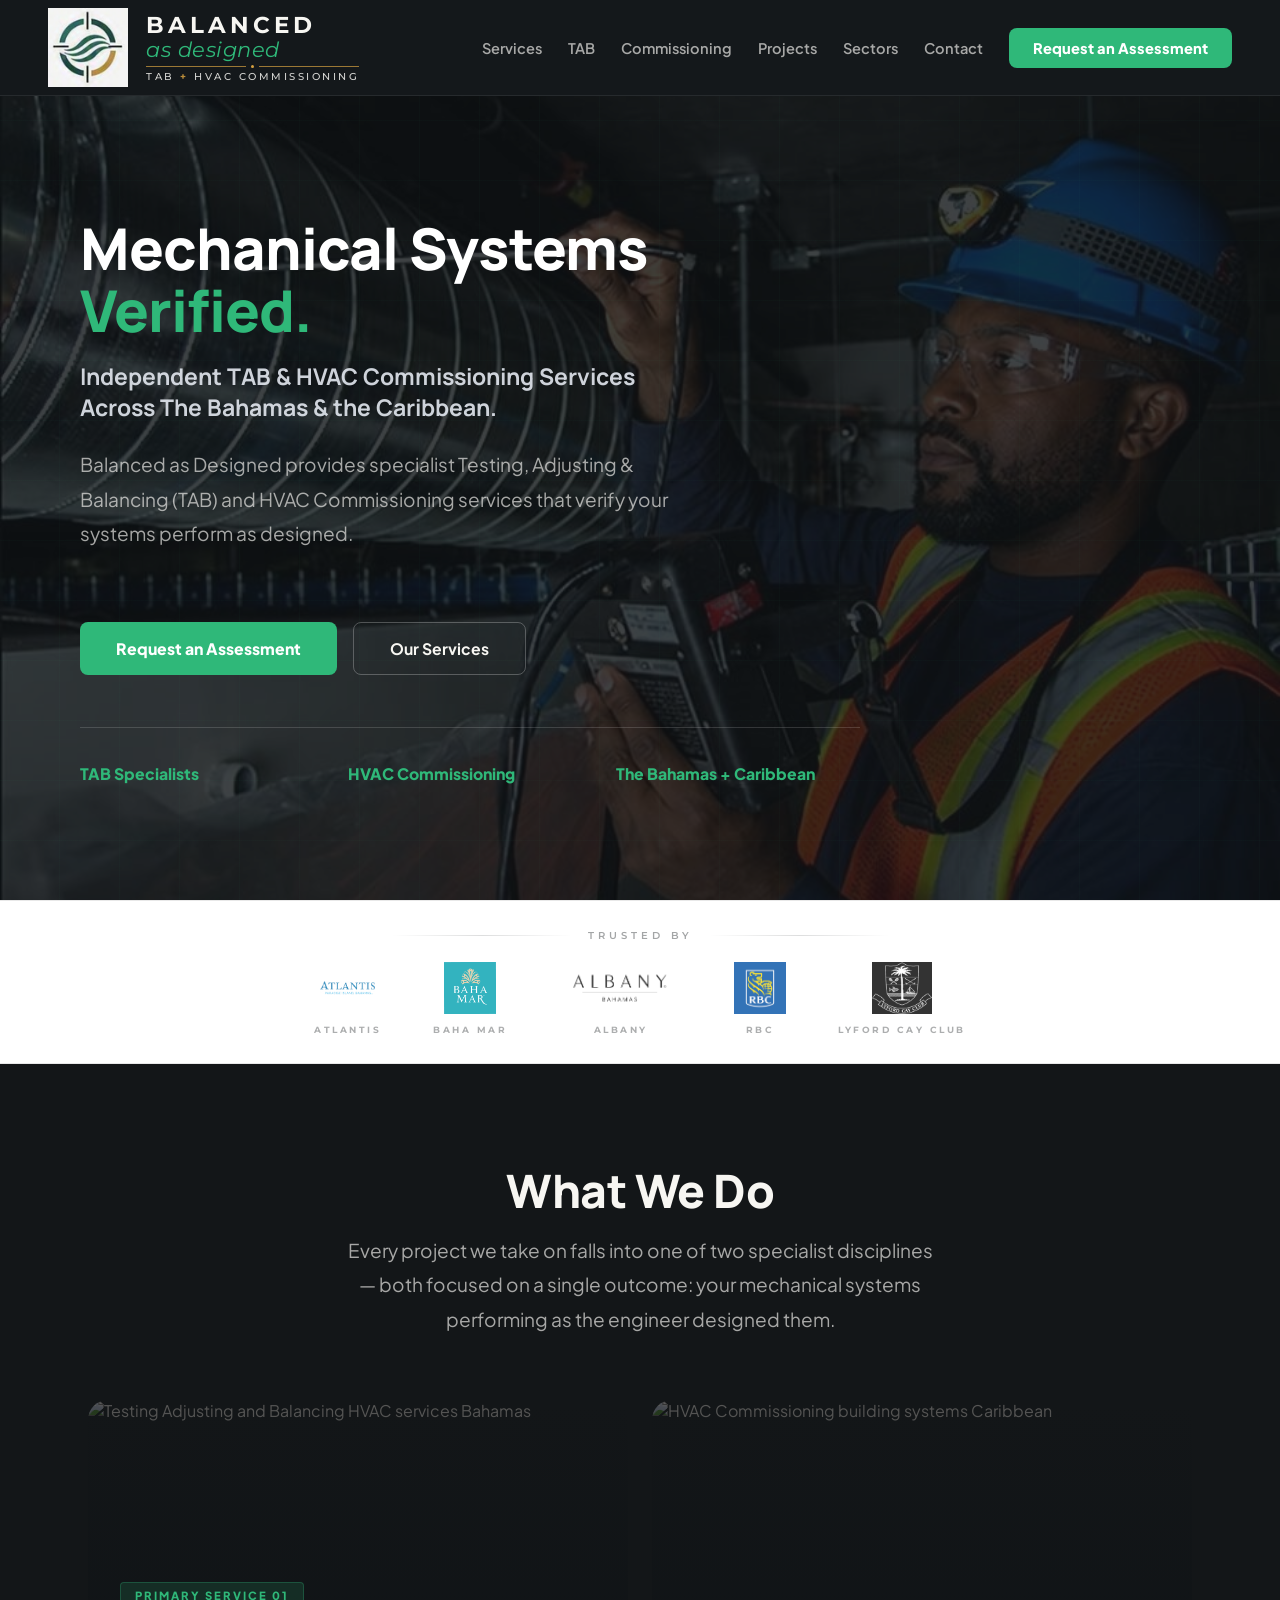
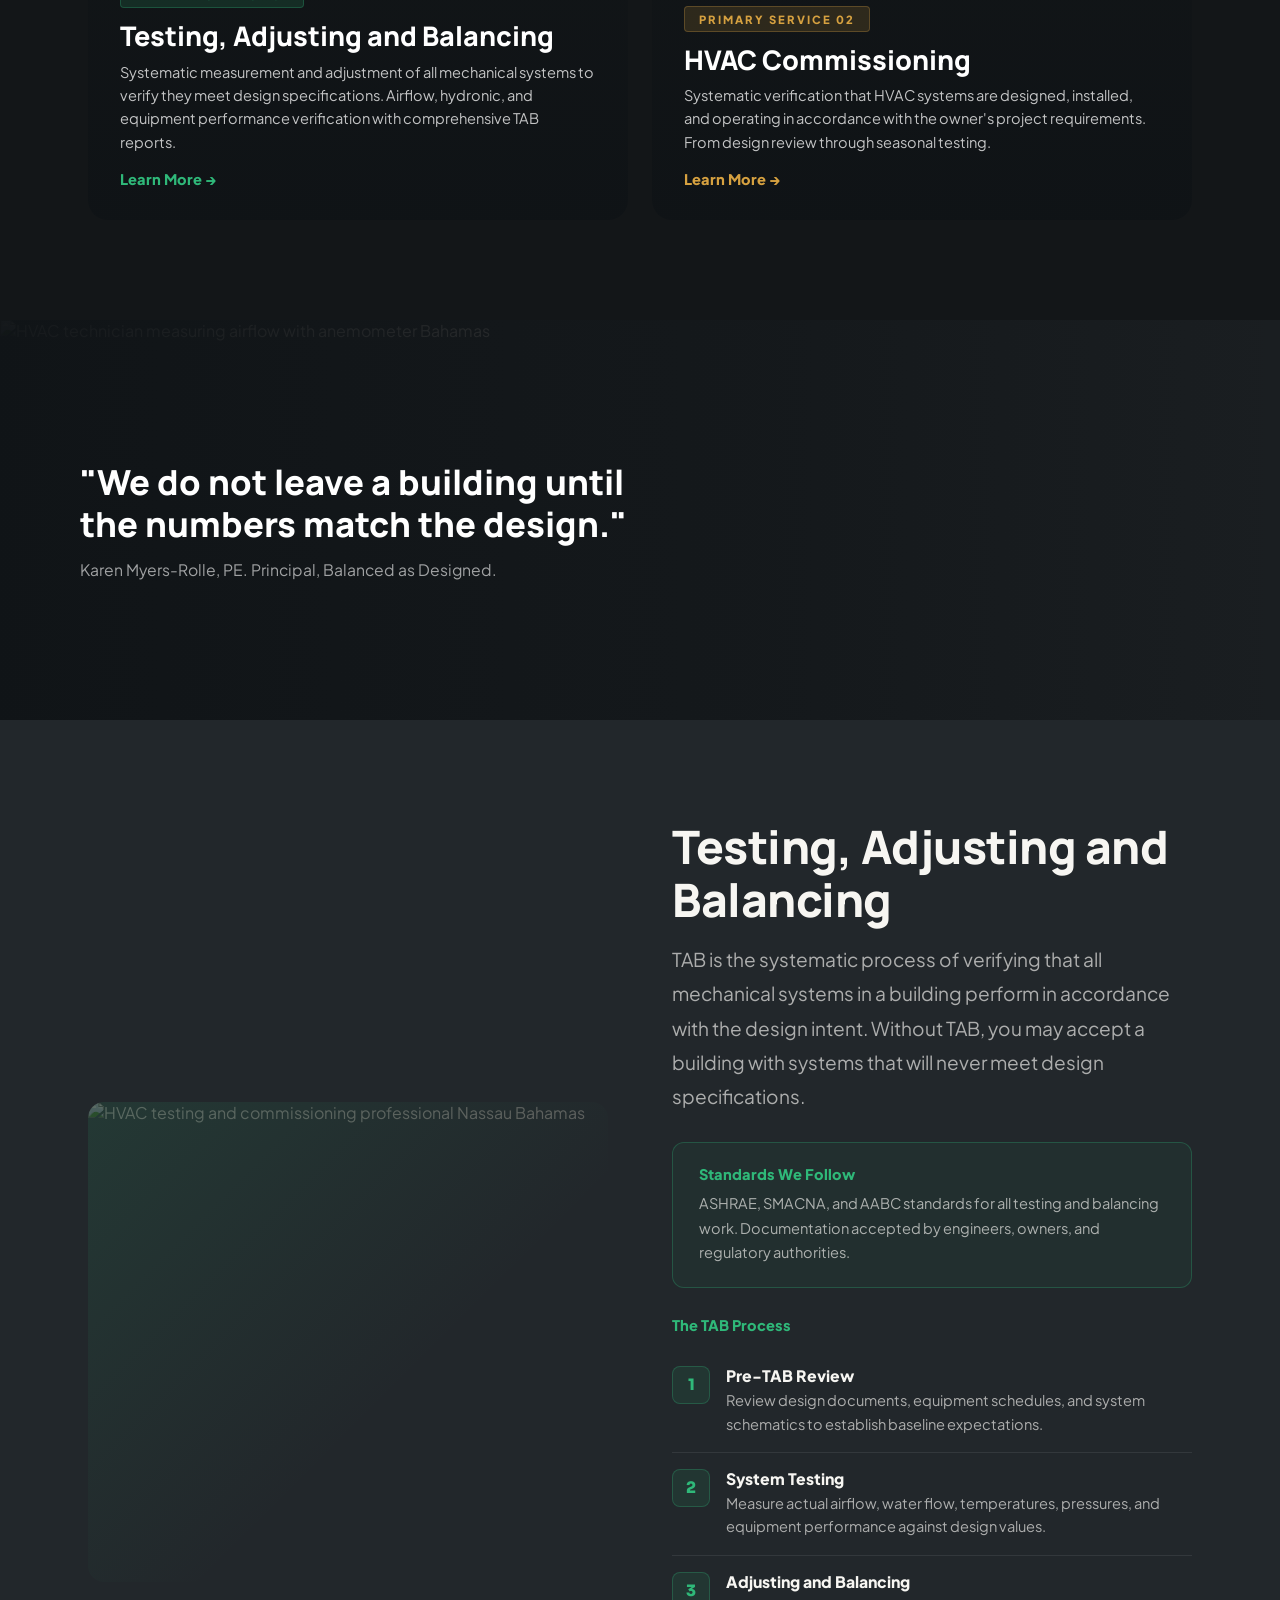
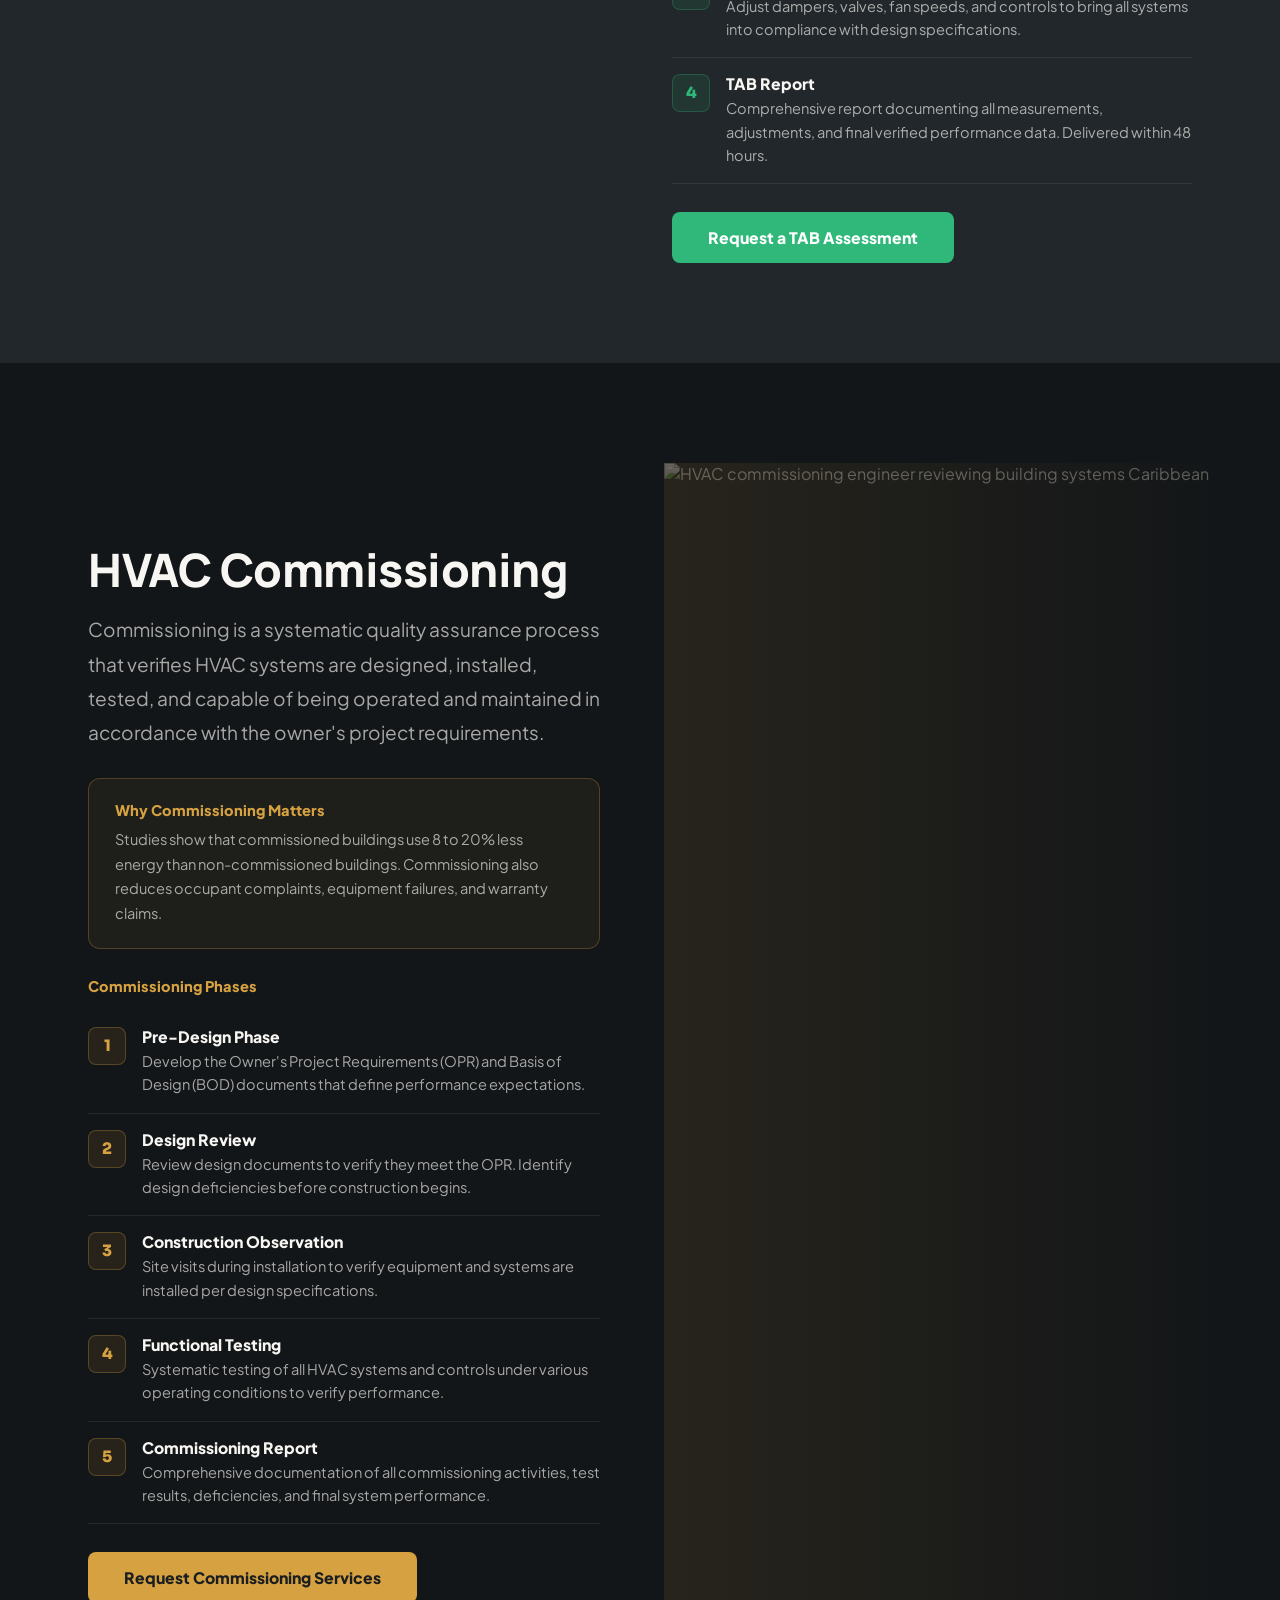
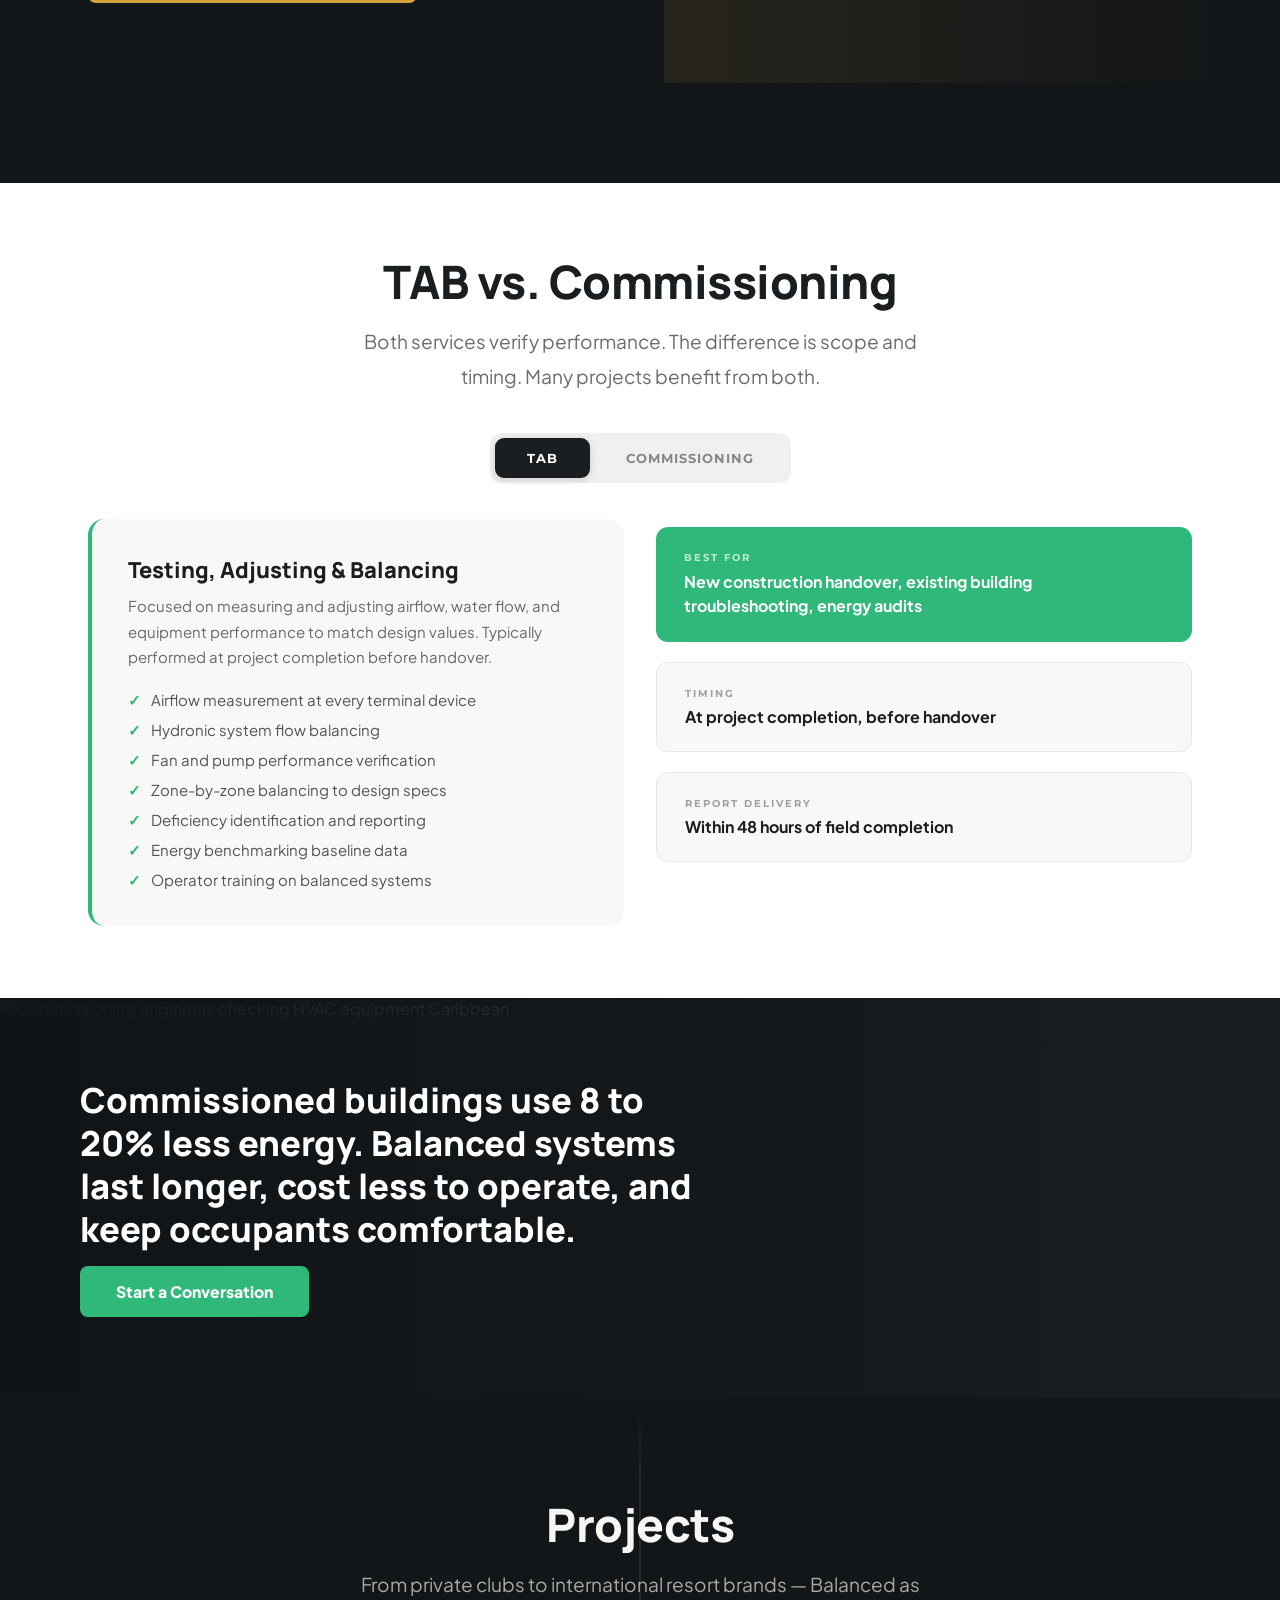
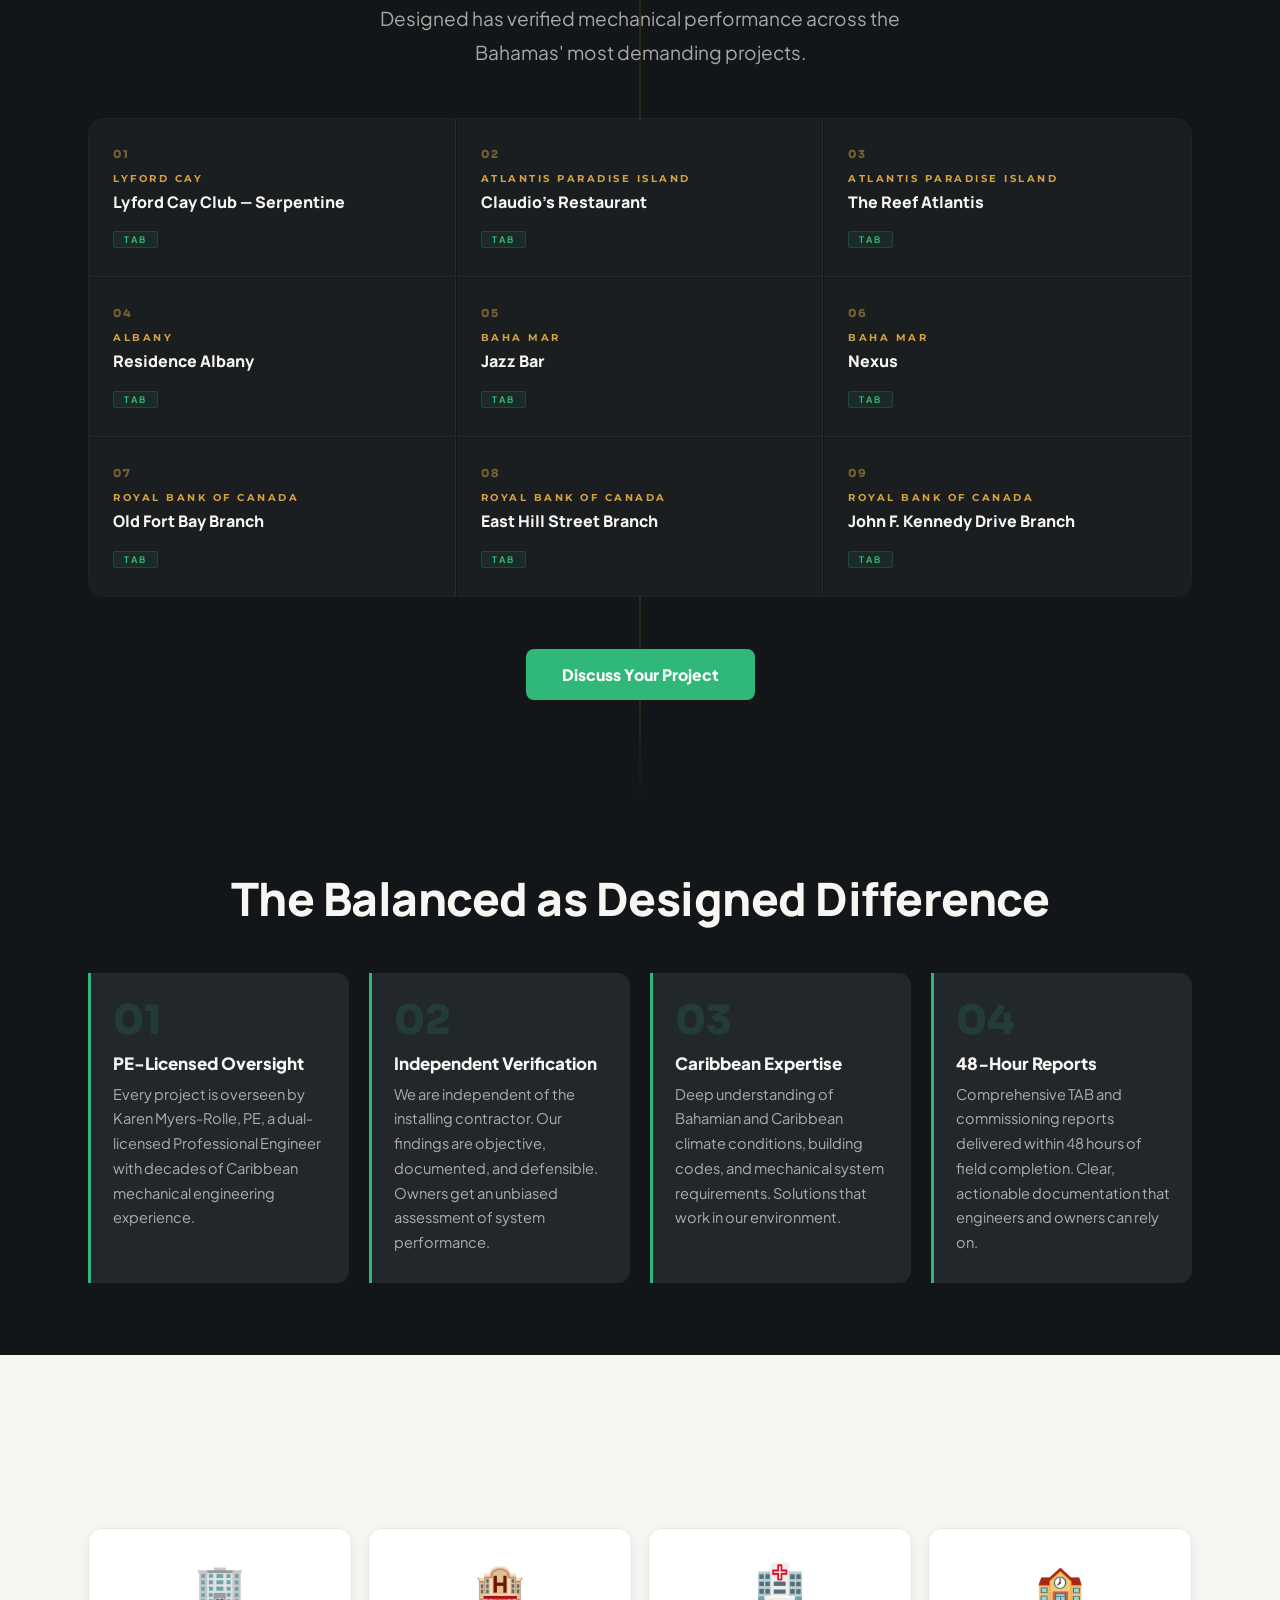
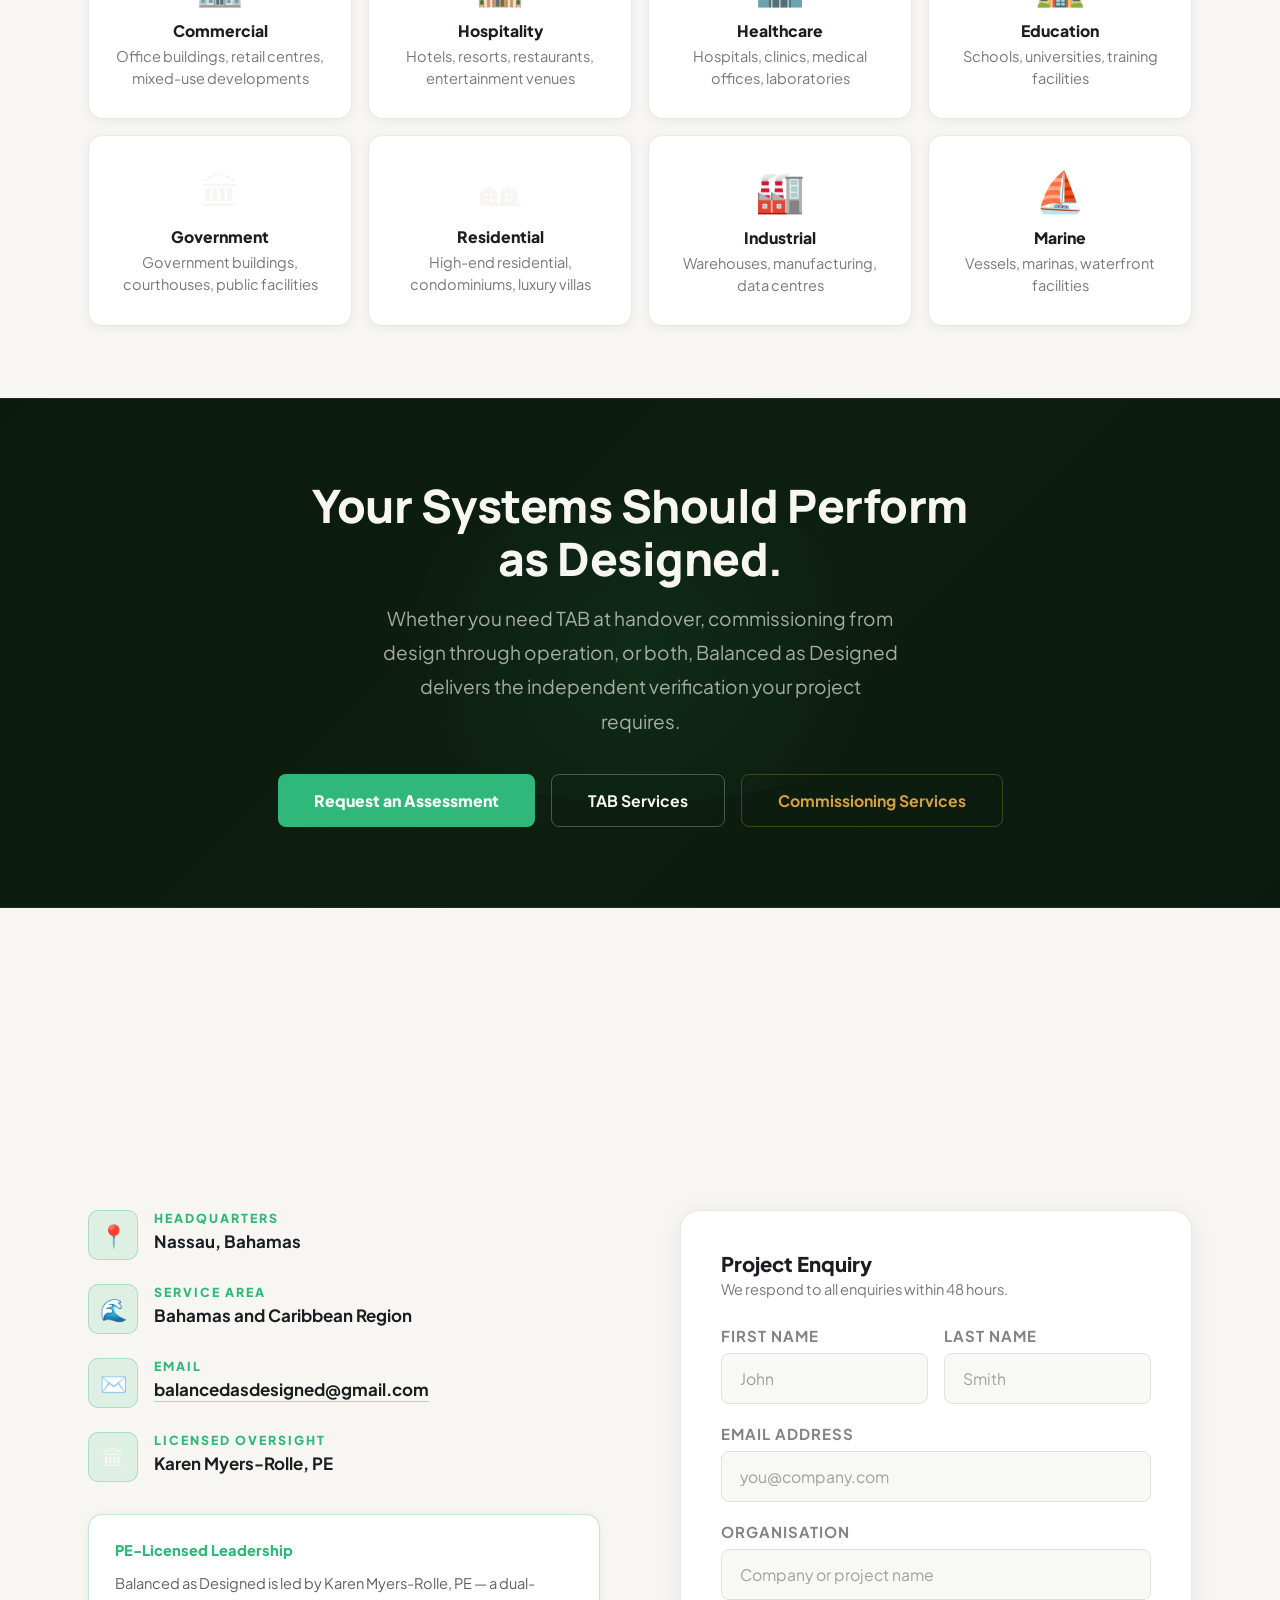
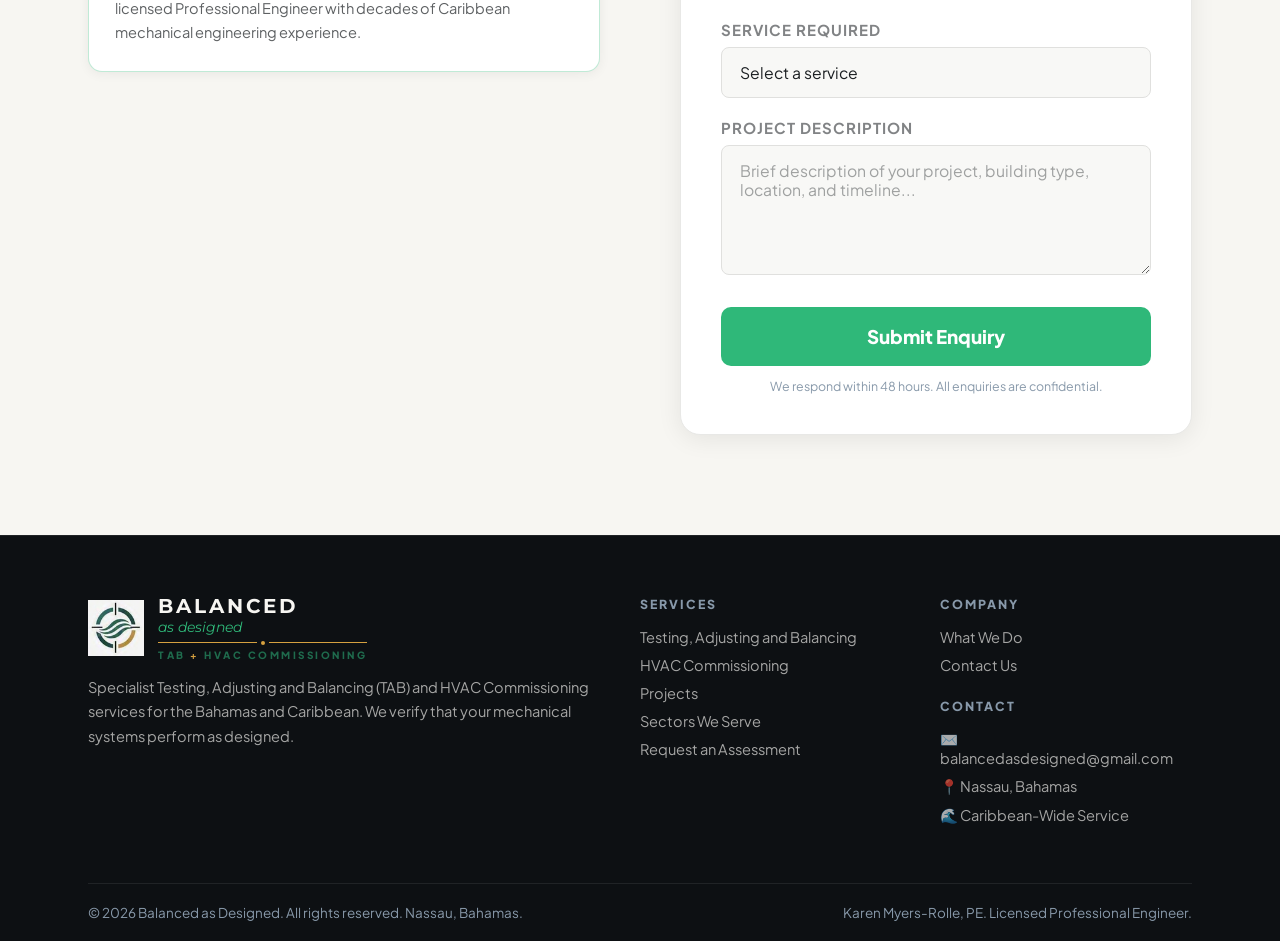
==== commit dbdde4fc: "Darker image overlays, compact project grid, legibility fixes" ====
--- a/index.html
+++ b/index.html
@@ -273,8 +273,8 @@
 .service-hero-card{border-radius:20px;overflow:hidden;position:relative;height:420px;cursor:pointer;transition:transform 0.3s;}
 .service-hero-card:hover{transform:translateY(-6px);}
 /* heavier dim on service card images */
-.service-hero-card img{width:100%;height:100%;object-fit:cover;transition:transform 0.4s;filter:brightness(0.55) saturate(0.8);}
-.service-hero-card:hover img{transform:scale(1.04);filter:brightness(0.65) saturate(0.9);}
+.service-hero-card img{width:100%;height:100%;object-fit:cover;transition:transform 0.4s;filter:brightness(0.35) saturate(0.7);}
+.service-hero-card:hover img{transform:scale(1.04);filter:brightness(0.45) saturate(0.8);}
 .service-hero-overlay{position:absolute;inset:0;display:flex;flex-direction:column;justify-content:flex-end;padding:32px;background:linear-gradient(to top,rgba(15,19,22,0.95) 0%,rgba(15,19,22,0.5) 55%,transparent 100%);}
 .service-hero-tag{display:inline-flex;align-items:center;gap:6px;border-radius:4px;padding:5px 14px;font-size:11.25px;font-weight:800;text-transform:uppercase;letter-spacing:2px;margin-bottom:12px;width:fit-content;}
 .service-hero-tag.green{background:rgba(47,184,121,0.15);border:1px solid var(--border-green);color:var(--green);}
@@ -291,7 +291,7 @@
 .tab-grid{display:grid;grid-template-columns:1fr 1fr;gap:64px;align-items:center;}
 .tab-img{border-radius:16px;overflow:hidden;height:480px;position:relative;}
 /* dimmed */
-.tab-img img{width:100%;height:100%;object-fit:cover;filter:brightness(0.55) saturate(0.75);}
+.tab-img img{width:100%;height:100%;object-fit:cover;filter:brightness(0.38) saturate(0.65);}
 .tab-img::after{content:"";position:absolute;inset:0;background:linear-gradient(135deg,rgba(47,184,121,0.12) 0%,transparent 60%);}
 .tab-step{display:flex;align-items:flex-start;gap:16px;padding:16px 0;border-bottom:1px solid var(--border);}
 .tab-step:last-child{border-bottom:none;}
@@ -320,7 +320,7 @@
   width:100%;height:100%;
   object-fit:cover;object-position:center;
   display:block;
-  filter:brightness(0.50) saturate(0.75);
+  filter:brightness(0.38) saturate(0.65);
 }
 /* subtle gold tint overlay */
 .cx-img-bleed::after{
@@ -350,7 +350,7 @@
 
 /* ─── PROJECTS ──────────────────────────────────────────────── */
 /* ─── PROJECTS — vertical timeline ──────────────────────────── */
-.projects-section{background:#F7F6F2;position:relative;overflow:hidden;}
+.projects-section{background:#131618;position:relative;overflow:hidden;}
 .projects-section::before{
   content:"";position:absolute;top:0;left:50%;transform:translateX(-50%);
   width:1px;height:100%;
@@ -360,7 +360,7 @@
 .project-row{
   display:grid;grid-template-columns:1fr 60px 1fr;
   align-items:center;padding:32px 0;
-  border-bottom:1px solid rgba(26,30,33,0.08);
+  border-bottom:1px solid rgba(255,255,255,0.06);
 }
 .project-row:last-child{border-bottom:none;}
 .project-row.left .project-content{grid-column:1;text-align:right;padding-right:40px;}
@@ -380,7 +380,7 @@
 }
 .project-name{
   font-family:"Manrope",sans-serif;font-size:18px;font-weight:800;
-  color:#1A1E21;line-height:1.25;margin-bottom:10px;
+  color:#F7F6F2;line-height:1.25;margin-bottom:10px;
 }
 .project-tag{
   display:inline-flex;align-items:center;gap:5px;
@@ -399,6 +399,55 @@
   .project-row.left .project-empty,.project-row.right .project-empty{display:none!important;}
 }
 
+/* ─── PROJECTS — compact numbered cards ─────────────────────── */
+.projects-section{background:#131618;position:relative;overflow:hidden;}
+.proj-grid{
+  display:grid;
+  grid-template-columns:repeat(3,1fr);
+  gap:1px;
+  margin-top:48px;
+  border:1px solid rgba(255,255,255,0.06);
+  border-radius:16px;
+  overflow:hidden;
+}
+.proj-card{
+  background:#1A1E21;
+  padding:28px 24px;
+  border-right:1px solid rgba(255,255,255,0.06);
+  border-bottom:1px solid rgba(255,255,255,0.06);
+  position:relative;
+  transition:background 0.25s;
+}
+.proj-card:hover{background:#22272B;}
+.proj-card:nth-child(3n){border-right:none;}
+.proj-card:nth-last-child(-n+3){border-bottom:none;}
+.proj-num{
+  font-family:"Sora",sans-serif;
+  font-size:11px;font-weight:900;
+  color:rgba(214,161,64,0.5);
+  letter-spacing:2px;
+  margin-bottom:12px;
+}
+.proj-venue{
+  font-family:"Montserrat",sans-serif;
+  font-size:9.5px;font-weight:700;
+  text-transform:uppercase;letter-spacing:2.5px;
+  color:#D6A140;margin-bottom:8px;
+}
+.proj-name{
+  font-family:"Manrope",sans-serif;
+  font-size:16px;font-weight:800;
+  color:#F7F6F2;line-height:1.3;margin-bottom:14px;
+}
+.proj-tag{
+  display:inline-flex;align-items:center;
+  background:rgba(47,184,121,0.08);
+  border:1px solid rgba(47,184,121,0.2);
+  border-radius:3px;padding:2px 10px;
+  font-size:9px;font-weight:700;
+  color:#2FB879;letter-spacing:2px;text-transform:uppercase;
+}
+
 /* ─── SECTORS ───────────────────────────────────────────────── */
 .sectors-grid{display:grid;grid-template-columns:repeat(4,1fr);gap:16px;}
 .sector-card{background:#fff;border:1px solid #e8e8e6;border-radius:14px;padding:28px 22px;text-align:center;transition:all 0.2s;box-shadow:0 2px 12px rgba(0,0,0,0.06);}
@@ -417,7 +466,7 @@
 /* ─── IMAGE BAND ────────────────────────────────────────────── */
 .img-band{height:400px;position:relative;overflow:hidden;}
 /* heavier dim */
-.img-band img{width:100%;height:100%;object-fit:cover;object-position:center 30%;filter:brightness(0.45) saturate(0.7);}
+.img-band img{width:100%;height:100%;object-fit:cover;object-position:center 30%;filter:brightness(0.32) saturate(0.6);}
 .img-band-overlay{position:absolute;inset:0;background:linear-gradient(to right,rgba(15,19,22,0.90) 0%,rgba(15,19,22,0.5) 60%,transparent 100%);}
 .img-band-content{position:absolute;inset:0;display:flex;align-items:center;padding:0 80px;}
 
@@ -428,20 +477,22 @@
 /* ─── CONTACT ───────────────────────────────────────────────── */
 .contact-grid{display:grid;grid-template-columns:1fr 1fr;gap:80px;align-items:start;}
 .contact-item{display:flex;align-items:flex-start;gap:16px;margin-bottom:24px;}
-.contact-icon{width:50px;height:50px;border-radius:10px;background:rgba(47,184,121,0.1);border:1px solid var(--border-green);display:flex;align-items:center;justify-content:center;font-size:22px;flex-shrink:0;}
+.contact-icon{width:50px;height:50px;border-radius:10px;background:rgba(47,184,121,0.12);border:1px solid rgba(47,184,121,0.3);display:flex;align-items:center;justify-content:center;font-size:22px;flex-shrink:0;}
 .contact-label{font-size:var(--fs-footer-lbl);font-weight:800;text-transform:uppercase;letter-spacing:2px;color:#2FB879;margin-bottom:4px;}
-.contact-value{font-size:16.9px;color:#1A1E21;font-weight:600;}
+.contact-value{font-size:16.9px;color:#1A1E21;font-weight:700;}
 .contact-form{background:#fff;border:1px solid #e8e8e6;border-radius:20px;padding:40px;box-shadow:0 4px 24px rgba(0,0,0,0.08);}
 .form-group{margin-bottom:20px;}
 .form-label{display:block;font-size:15px;font-weight:700;color:rgba(26,30,33,0.55);text-transform:uppercase;letter-spacing:1px;margin-bottom:8px;}
 .form-input{width:100%;padding:15px 18px;background:#f8f8f6;border:1px solid #e0e0de;border-radius:8px;font-size:var(--fs-body);color:#1A1E21;font-family:"Plus Jakarta Sans",sans-serif;transition:border-color 0.2s;outline:none;}
+.form-input::placeholder{color:rgba(26,30,33,0.4);}
 .form-input:focus{border-color:var(--green);}
-.form-input::placeholder{color:var(--slate);}
+
 .form-select{width:100%;padding:15px 18px;background:#f8f8f6;border:1px solid #e0e0de;border-radius:8px;font-size:var(--fs-body);color:#1A1E21;font-family:"Plus Jakarta Sans",sans-serif;outline:none;appearance:none;}
-.form-select option{background:#22272B;}
+.form-select option{background:#fff;color:#1A1E21;}
 .form-textarea{width:100%;padding:15px 18px;background:#f8f8f6;border:1px solid #e0e0de;border-radius:8px;font-size:var(--fs-body);color:#1A1E21;font-family:"Plus Jakarta Sans",sans-serif;resize:vertical;min-height:130px;outline:none;transition:border-color 0.2s;}
+.form-textarea::placeholder{color:rgba(26,30,33,0.4);}
 .form-textarea:focus{border-color:var(--green);}
-.form-textarea::placeholder{color:var(--slate);}
+.form-textarea::placeholder{color:rgba(26,30,33,0.4);}
 .form-row{display:grid;grid-template-columns:1fr 1fr;gap:16px;}
 .submit-btn{width:100%;background:var(--green);color:#fff;font-size:18.75px;font-weight:800;padding:18px;border-radius:10px;border:none;cursor:pointer;font-family:"Plus Jakarta Sans",sans-serif;transition:all 0.2s;margin-top:8px;}
 .submit-btn:hover{background:var(--green-dark);transform:translateY(-1px);}
@@ -468,6 +519,7 @@
 
 /* ─── RESPONSIVE ────────────────────────────────────────────── */
 @media(max-width:1024px){
+  .proj-grid{grid-template-columns:1fr 1fr!important;}
   .hero{padding:100px 32px 60px!important;}
   .services-hero{grid-template-columns:1fr!important;}
   .service-hero-card{height:320px!important;}
@@ -486,6 +538,7 @@
   .img-band-content{padding:0 32px!important;}
 }
 @media(max-width:768px){
+  .proj-grid{grid-template-columns:1fr!important;}
   .hero-inner{max-width:100%!important;}
   .hero-stats{grid-template-columns:1fr 1fr 1fr!important;}
   
@@ -956,7 +1009,7 @@
 <!-- ══════════════════════════════════════════════════════════
      PROJECTS
 ══════════════════════════════════════════════════════════ -->
-<section class="section projects-section" id="projects" style="background:#F7F6F2;">
+<section class="section projects-section" id="projects">
 <div class="wrap">
 <div class="reveal" style="text-align:center;margin-bottom:16px;">
 <h2 class="h2">Projects</h2>
@@ -964,96 +1017,69 @@
         From private clubs to international resort brands — Balanced as Designed has verified mechanical performance across the Bahamas' most demanding projects.
       </p>
 </div>
-<div class="projects-list reveal">
-
-      <div class="project-row left">
-        <div class="project-content">
-          <span class="project-venue">Lyford Cay</span>
-          <div class="project-name">Lyford Cay Club — Serpentine</div>
-          <span class="project-tag">⚖ TAB</span>
-        </div>
-        <div class="project-node"><div class="project-node-dot"></div></div>
-        <div class="project-empty"></div>
-      </div>
-
-      <div class="project-row right">
-        <div class="project-empty"></div>
-        <div class="project-node"><div class="project-node-dot"></div></div>
-        <div class="project-content">
-          <span class="project-venue">Atlantis Paradise Island</span>
-          <div class="project-name">Claudio's Restaurant</div>
-          <span class="project-tag">⚖ TAB</span>
-        </div>
-      </div>
-
-      <div class="project-row left">
-        <div class="project-content">
-          <span class="project-venue">Atlantis Paradise Island</span>
-          <div class="project-name">The Reef Atlantis</div>
-          <span class="project-tag">⚖ TAB</span>
-        </div>
-        <div class="project-node"><div class="project-node-dot"></div></div>
-        <div class="project-empty"></div>
-      </div>
-
-      <div class="project-row right">
-        <div class="project-empty"></div>
-        <div class="project-node"><div class="project-node-dot"></div></div>
-        <div class="project-content">
-          <span class="project-venue">Albany</span>
-          <div class="project-name">Residence Albany</div>
-          <span class="project-tag">⚖ TAB</span>
-        </div>
-      </div>
-
-      <div class="project-row left">
-        <div class="project-content">
-          <span class="project-venue">Baha Mar</span>
-          <div class="project-name">Jazz Bar</div>
-          <span class="project-tag">⚖ TAB</span>
-        </div>
-        <div class="project-node"><div class="project-node-dot"></div></div>
-        <div class="project-empty"></div>
-      </div>
-
-      <div class="project-row right">
-        <div class="project-empty"></div>
-        <div class="project-node"><div class="project-node-dot"></div></div>
-        <div class="project-content">
-          <span class="project-venue">Baha Mar</span>
-          <div class="project-name">Nexus</div>
-          <span class="project-tag">⚖ TAB</span>
-        </div>
-      </div>
-
-      <div class="project-row left">
-        <div class="project-content">
-          <span class="project-venue">Royal Bank of Canada</span>
-          <div class="project-name">Old Fort Bay Branch</div>
-          <span class="project-tag">⚖ TAB</span>
-        </div>
-        <div class="project-node"><div class="project-node-dot"></div></div>
-        <div class="project-empty"></div>
-      </div>
-
-      <div class="project-row right">
-        <div class="project-empty"></div>
-        <div class="project-node"><div class="project-node-dot"></div></div>
-        <div class="project-content">
-          <span class="project-venue">Royal Bank of Canada</span>
-          <div class="project-name">East Hill Street Branch</div>
-          <span class="project-tag">⚖ TAB</span>
-        </div>
-      </div>
-
-      <div class="project-row left">
-        <div class="project-content">
-          <span class="project-venue">Royal Bank of Canada</span>
-          <div class="project-name">John F. Kennedy Drive Branch</div>
-          <span class="project-tag">⚖ TAB</span>
-        </div>
-        <div class="project-node"><div class="project-node-dot"></div></div>
-        <div class="project-empty"></div>
+<div class="proj-grid reveal">
+
+      <div class="proj-card">
+        <div class="proj-num">01</div>
+        <div class="proj-venue">Lyford Cay</div>
+        <div class="proj-name">Lyford Cay Club — Serpentine</div>
+        <span class="proj-tag">TAB</span>
+      </div>
+
+      <div class="proj-card">
+        <div class="proj-num">02</div>
+        <div class="proj-venue">Atlantis Paradise Island</div>
+        <div class="proj-name">Claudio's Restaurant</div>
+        <span class="proj-tag">TAB</span>
+      </div>
+
+      <div class="proj-card">
+        <div class="proj-num">03</div>
+        <div class="proj-venue">Atlantis Paradise Island</div>
+        <div class="proj-name">The Reef Atlantis</div>
+        <span class="proj-tag">TAB</span>
+      </div>
+
+      <div class="proj-card">
+        <div class="proj-num">04</div>
+        <div class="proj-venue">Albany</div>
+        <div class="proj-name">Residence Albany</div>
+        <span class="proj-tag">TAB</span>
+      </div>
+
+      <div class="proj-card">
+        <div class="proj-num">05</div>
+        <div class="proj-venue">Baha Mar</div>
+        <div class="proj-name">Jazz Bar</div>
+        <span class="proj-tag">TAB</span>
+      </div>
+
+      <div class="proj-card">
+        <div class="proj-num">06</div>
+        <div class="proj-venue">Baha Mar</div>
+        <div class="proj-name">Nexus</div>
+        <span class="proj-tag">TAB</span>
+      </div>
+
+      <div class="proj-card">
+        <div class="proj-num">07</div>
+        <div class="proj-venue">Royal Bank of Canada</div>
+        <div class="proj-name">Old Fort Bay Branch</div>
+        <span class="proj-tag">TAB</span>
+      </div>
+
+      <div class="proj-card">
+        <div class="proj-num">08</div>
+        <div class="proj-venue">Royal Bank of Canada</div>
+        <div class="proj-name">East Hill Street Branch</div>
+        <span class="proj-tag">TAB</span>
+      </div>
+
+      <div class="proj-card">
+        <div class="proj-num">09</div>
+        <div class="proj-venue">Royal Bank of Canada</div>
+        <div class="proj-name">John F. Kennedy Drive Branch</div>
+        <span class="proj-tag">TAB</span>
       </div>
 
     </div>
@@ -1162,13 +1188,13 @@
 </div>
 <div style="margin-top:32px;padding:26px;background:#fff;border:1px solid rgba(47,184,121,0.3);border-radius:14px;box-shadow:0 2px 12px rgba(0,0,0,0.06);">
 <div style="font-size:var(--fs-body-sm);font-weight:800;color:var(--green);margin-bottom:12px;">PE-Licensed Leadership</div>
-<div style="font-size:var(--fs-body-sm);color:var(--muted);line-height:1.7;">Balanced as Designed is led by Karen Myers-Rolle, PE — a dual-licensed Professional Engineer with decades of Caribbean mechanical engineering experience.</div>
+<div style="font-size:var(--fs-body-sm);color:rgba(26,30,33,0.7);line-height:1.7;">Balanced as Designed is led by Karen Myers-Rolle, PE — a dual-licensed Professional Engineer with decades of Caribbean mechanical engineering experience.</div>
 </div>
 </div>
 <div class="contact-form reveal-right">
 <div style="margin-bottom:28px;">
-<div style="font-size:20.25px;font-weight:800;color:var(--light);margin-bottom:4px;">Project Enquiry</div>
-<div style="font-size:var(--fs-body-sm);color:var(--muted);">We respond to all enquiries within 48 hours.</div>
+<div style="font-size:20.25px;font-weight:800;color:#1A1E21;margin-bottom:4px;">Project Enquiry</div>
+<div style="font-size:var(--fs-body-sm);color:rgba(26,30,33,0.6);">We respond to all enquiries within 48 hours.</div>
 </div>
 <form action="https://formspree.io/f/xpwzgkqb" method="POST" onsubmit="submitForm(event)">
 <div class="form-row">
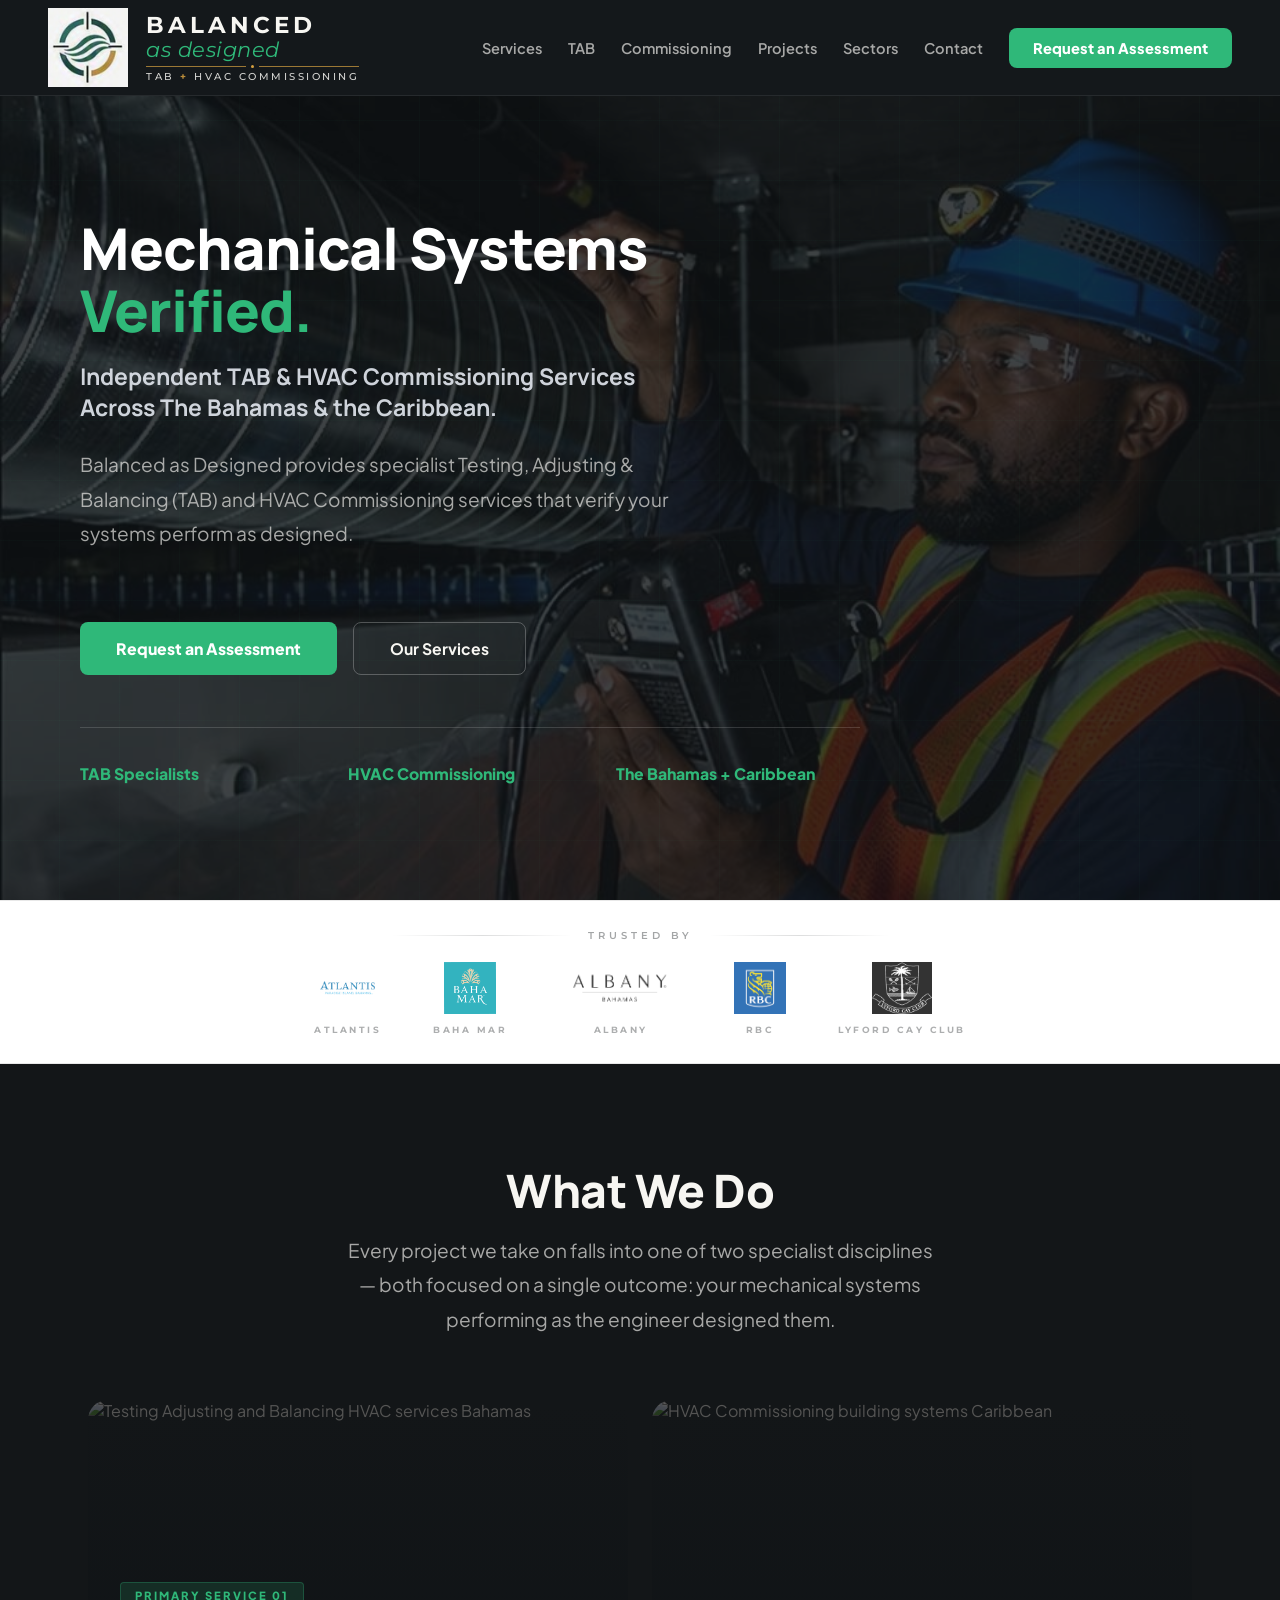
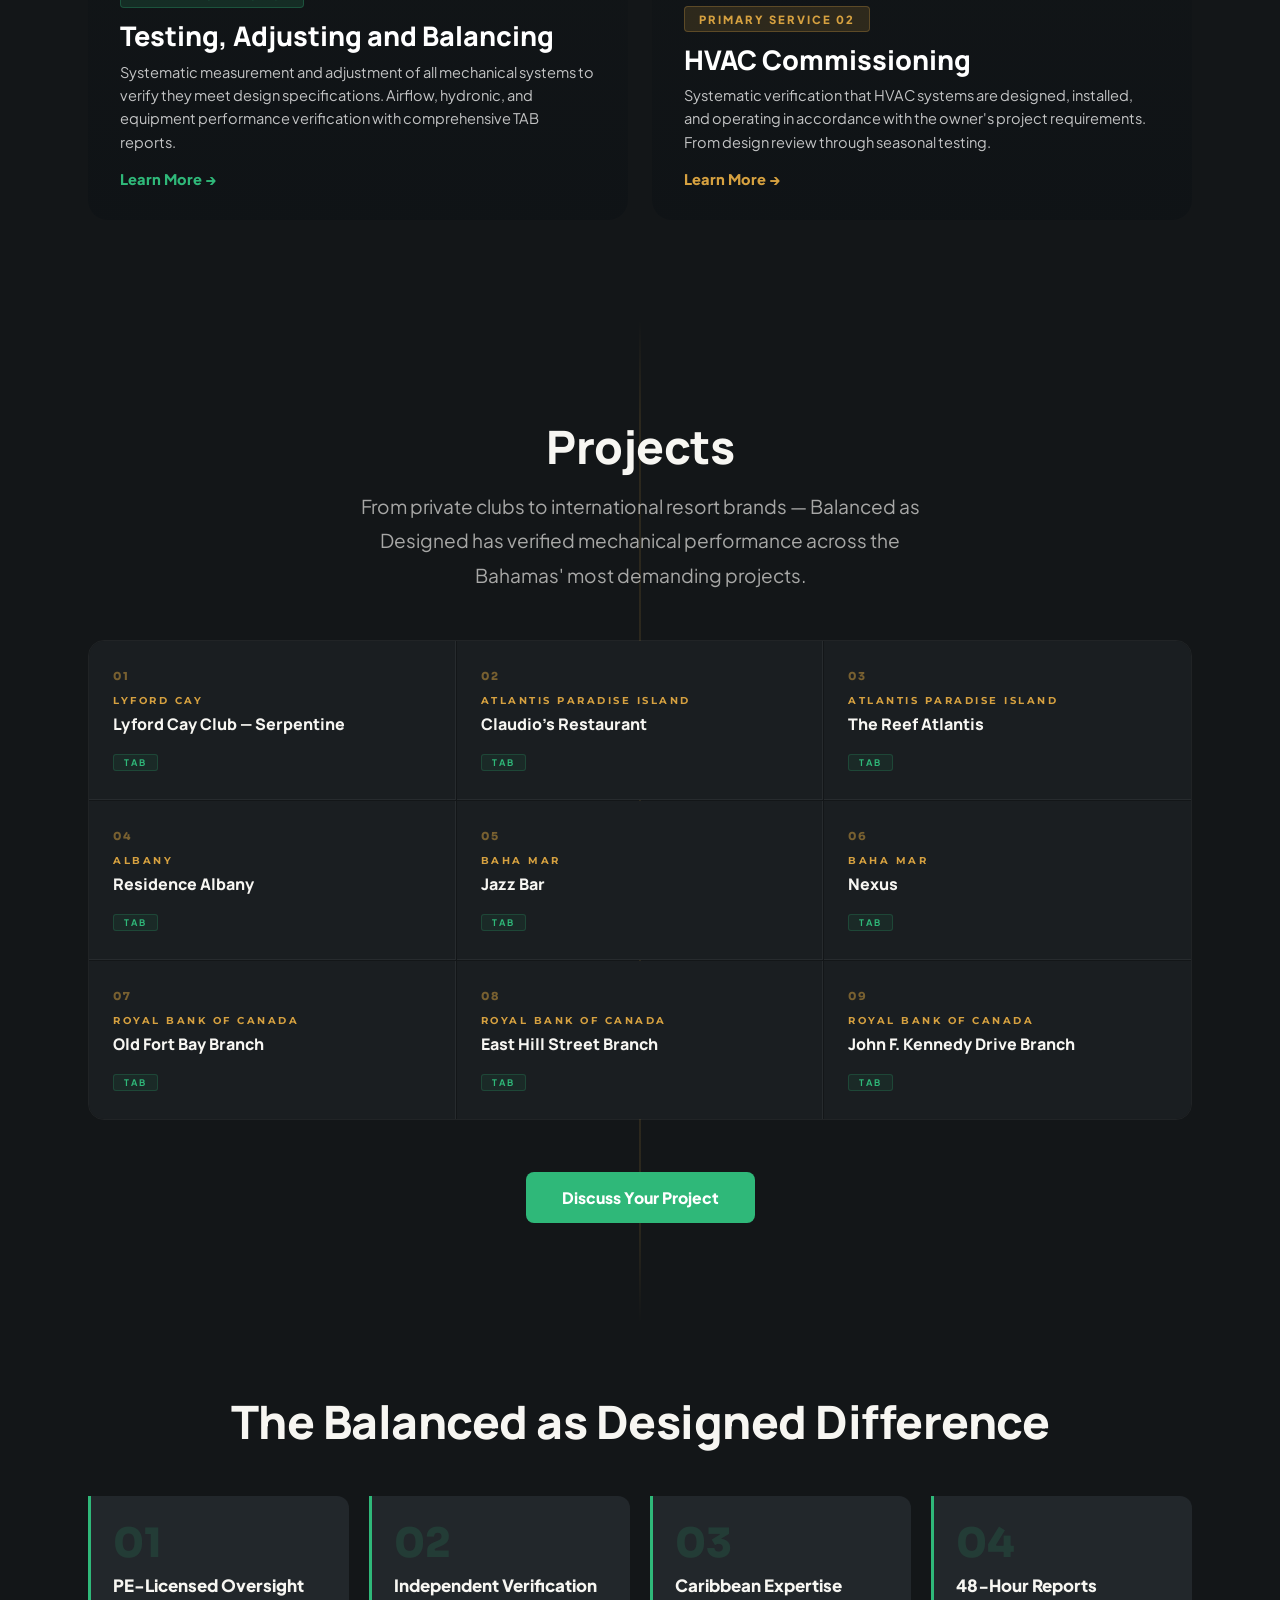
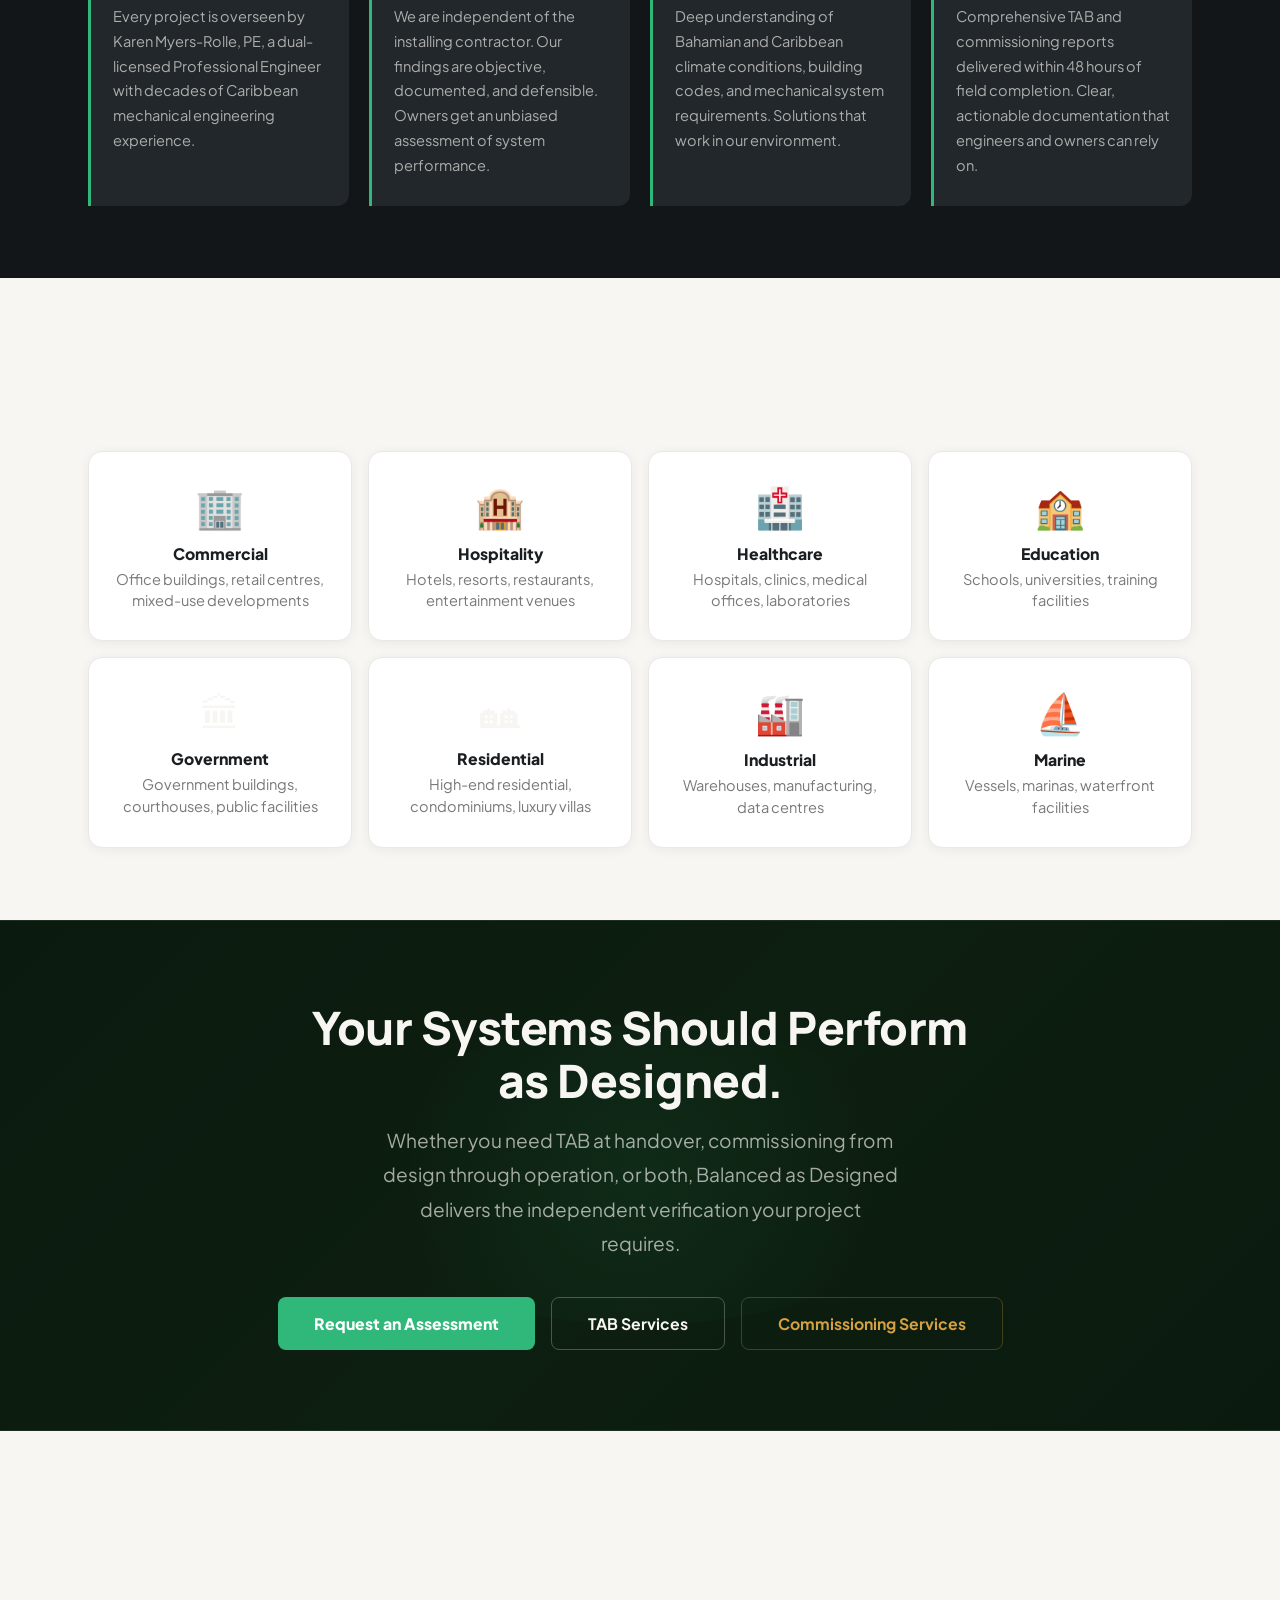
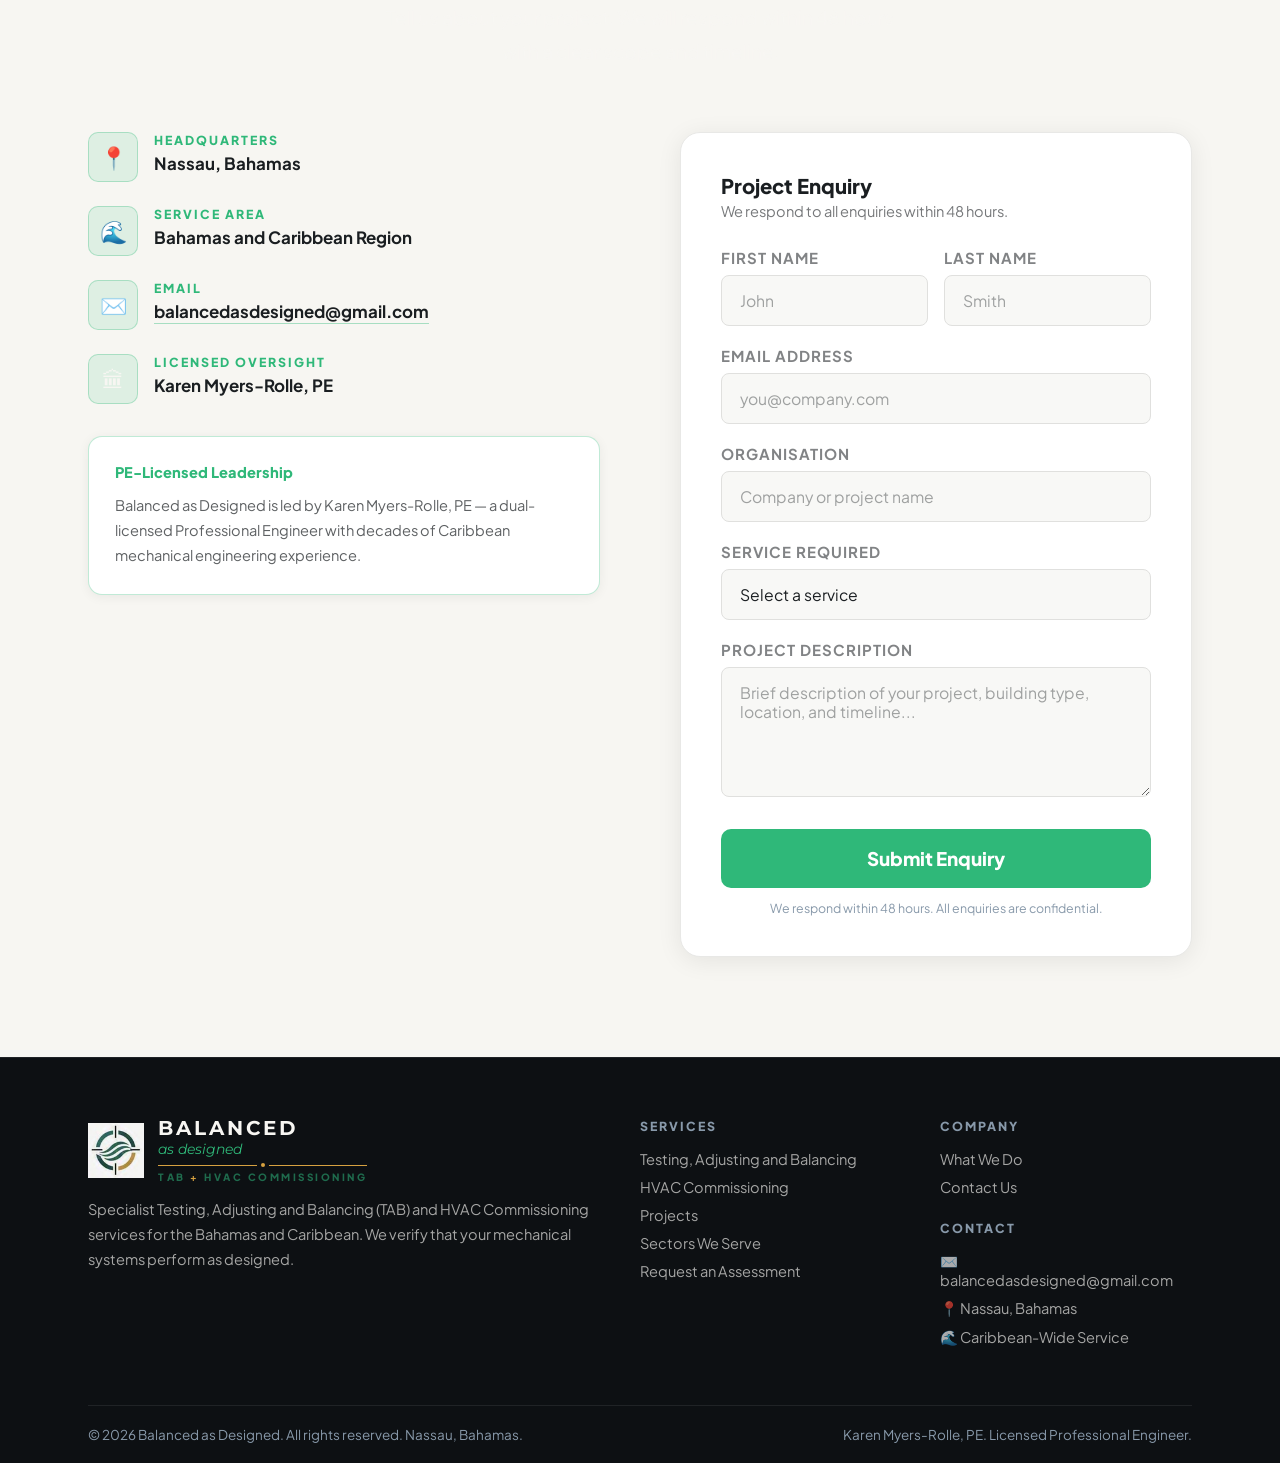
==== commit 696f0a28: "Multi-page: streamlined home page" ====
--- a/index.html
+++ b/index.html
@@ -672,26 +672,24 @@
 </div>
 </a>
 <div class="nav-links">
-<a class="nav-link" href="#services">Services</a>
-<a class="nav-link" href="#tab">TAB</a>
-<a class="nav-link" href="#commissioning">Commissioning</a>
-<a class="nav-link" href="#projects">Projects</a>
+<a class="nav-link" href="services.html">Services</a>
+<a class="nav-link" href="services.html#tab">TAB</a>
+<a class="nav-link" href="services.html#commissioning">Commissioning</a>
+<a class="nav-link" href="projects.html">Projects</a>
 <a class="nav-link" href="#sectors">Sectors</a>
-<a class="nav-link" href="#contact">Contact</a>
-<a class="nav-cta" href="#contact">Request an Assessment</a>
+<a class="nav-link" href="contact.html">Contact</a>
+<a class="nav-cta" href="contact.html">Request an Assessment</a>
 </div>
 <button aria-label="Menu" class="hamburger" id="hamburgerBtn" onclick="toggleMob()">
 <span></span><span></span><span></span>
 </button>
 </nav>
 <div class="mob-nav" id="mobNav">
-<a class="mob-link" href="#services" onclick="closeMob()">Services</a>
-<a class="mob-link" href="#tab" onclick="closeMob()">TAB</a>
-<a class="mob-link" href="#commissioning" onclick="closeMob()">Commissioning</a>
-<a class="mob-link" href="#projects" onclick="closeMob()">Projects</a>
+<a class="mob-link" href="services.html" onclick="closeMob()">Services</a>
+<a class="mob-link" href="projects.html" onclick="closeMob()">Projects</a>
 <a class="mob-link" href="#sectors" onclick="closeMob()">Sectors</a>
-<a class="mob-link" href="#contact" onclick="closeMob()">Contact</a>
-<a class="mob-cta" href="#contact" onclick="closeMob()">Request an Assessment</a>
+<a class="mob-link" href="contact.html" onclick="closeMob()">Contact</a>
+<a class="mob-cta" href="contact.html" onclick="closeMob()">Request an Assessment</a>
 </div>
 <!-- ══════════════════════════════════════════════════════════
      HERO
@@ -711,8 +709,8 @@
 Balanced as Designed provides specialist Testing, Adjusting &amp; Balancing (TAB) and HVAC Commissioning services that verify your systems perform as designed.
 </p>
 <div class="hero-ctas">
-<a class="btn-primary" href="#contact">Request an Assessment</a>
-<a class="btn-outline" href="#services">Our Services</a>
+<a class="btn-primary" href="contact.html">Request an Assessment</a>
+<a class="btn-outline" href="services.html">Our Services</a>
 </div>
 <div class="hero-stats">
 <div>
@@ -779,7 +777,7 @@
 <span class="service-hero-tag green">Primary Service 01</span>
 <div class="service-hero-title">Testing, Adjusting and Balancing</div>
 <div class="service-hero-desc">Systematic measurement and adjustment of all mechanical systems to verify they meet design specifications. Airflow, hydronic, and equipment performance verification with comprehensive TAB reports.</div>
-<a class="service-hero-link green" href="#tab">Learn More →</a>
+<a class="service-hero-link green" href="services.html#tab">Learn More →</a>
 </div>
 </div>
 <div class="service-hero-card cx">
@@ -788,224 +786,12 @@
 <span class="service-hero-tag gold">Primary Service 02</span>
 <div class="service-hero-title">HVAC Commissioning</div>
 <div class="service-hero-desc">Systematic verification that HVAC systems are designed, installed, and operating in accordance with the owner's project requirements. From design review through seasonal testing.</div>
-<a class="service-hero-link gold" href="#commissioning">Learn More →</a>
+<a class="service-hero-link gold" href="services.html#commissioning">Learn More →</a>
 </div>
 </div>
 </div>
 </div>
 </section>
-<!-- ══════════════════════════════════════════════════════════
-     IMAGE BAND 1
-══════════════════════════════════════════════════════════ -->
-<div class="img-band">
-<img alt="HVAC technician measuring airflow with anemometer Bahamas" loading="lazy" src="https://invoicefly.com/wp-content/uploads/2025/06/testing-with-anemometer-axial-fan-condensing-unit-2048x1520.jpg"/>
-<div class="img-band-overlay"></div>
-<div class="img-band-content">
-<div style="max-width:600px;">
-
-<div style="font-family:Manrope,sans-serif;font-size:clamp(24px,2.7vw,38px);font-weight:800;color:#fff;line-height:1.2;margin-bottom:16px;">"We do not leave a building until the numbers match the design."</div>
-<div style="font-size:var(--fs-body);color:rgba(255,255,255,0.6);">Karen Myers-Rolle, PE. Principal, Balanced as Designed.</div>
-</div>
-</div>
-</div>
-<!-- ══════════════════════════════════════════════════════════
-     TAB DETAIL
-══════════════════════════════════════════════════════════ -->
-<section class="section tab-section" id="tab">
-<div class="wrap">
-<div class="tab-grid">
-<div class="reveal-left">
-<div class="tab-img">
-<img alt="HVAC testing and commissioning professional Nassau Bahamas" loading="lazy" src="https://airproof.ca/wp-content/uploads/2020/06/hvac-testing-commissioning-228012.jpg"/>
-</div>
-</div>
-<div class="reveal-right">
-<h2 class="h2" style="margin-bottom:16px;">Testing, Adjusting and Balancing</h2>
-<p class="lead" style="margin-bottom:28px;">TAB is the systematic process of verifying that all mechanical systems in a building perform in accordance with the design intent. Without TAB, you may accept a building with systems that will never meet design specifications.</p>
-<div style="background:rgba(47,184,121,0.06);border:1px solid var(--border-green);border-radius:12px;padding:22px 26px;margin-bottom:28px;">
-<div style="font-size:var(--fs-body-sm);font-weight:800;color:var(--green);margin-bottom:8px;">Standards We Follow</div>
-<div style="font-size:var(--fs-body-sm);color:var(--muted);line-height:1.7;">ASHRAE, SMACNA, and AABC standards for all testing and balancing work. Documentation accepted by engineers, owners, and regulatory authorities.</div>
-</div>
-<div style="font-size:var(--fs-body-sm);font-weight:800;color:var(--green);margin-bottom:16px;">The TAB Process</div>
-<div class="tab-step">
-<div class="tab-step-num">1</div>
-<div><div class="tab-step-title">Pre-TAB Review</div><div class="tab-step-desc">Review design documents, equipment schedules, and system schematics to establish baseline expectations.</div></div>
-</div>
-<div class="tab-step">
-<div class="tab-step-num">2</div>
-<div><div class="tab-step-title">System Testing</div><div class="tab-step-desc">Measure actual airflow, water flow, temperatures, pressures, and equipment performance against design values.</div></div>
-</div>
-<div class="tab-step">
-<div class="tab-step-num">3</div>
-<div><div class="tab-step-title">Adjusting and Balancing</div><div class="tab-step-desc">Adjust dampers, valves, fan speeds, and controls to bring all systems into compliance with design specifications.</div></div>
-</div>
-<div class="tab-step">
-<div class="tab-step-num">4</div>
-<div><div class="tab-step-title">TAB Report</div><div class="tab-step-desc">Comprehensive report documenting all measurements, adjustments, and final verified performance data. Delivered within 48 hours.</div></div>
-</div>
-<div style="margin-top:28px;">
-<a class="btn-primary" href="#contact">Request a TAB Assessment</a>
-</div>
-</div>
-</div>
-</div>
-</section>
-<!-- ══════════════════════════════════════════════════════════
-     COMMISSIONING — image bleeds off right edge
-══════════════════════════════════════════════════════════ -->
-<section class="section cx-section" id="commissioning">
-<div id="cxGridWrap" style="max-width:var(--max);margin:0 auto;padding:0 0 0 48px;display:grid;grid-template-columns:1fr 1fr;align-items:stretch;min-height:680px;">
-<!-- Content left -->
-<div class="cx-content reveal-left">
-<h2 class="h2" style="margin-bottom:16px;">HVAC Commissioning</h2>
-<p class="lead" style="margin-bottom:28px;">Commissioning is a systematic quality assurance process that verifies HVAC systems are designed, installed, tested, and capable of being operated and maintained in accordance with the owner's project requirements.</p>
-<div style="background:rgba(214,161,64,0.06);border:1px solid var(--border-gold);border-radius:12px;padding:22px 26px;margin-bottom:28px;">
-<div style="font-size:var(--fs-body-sm);font-weight:800;color:var(--gold);margin-bottom:8px;">Why Commissioning Matters</div>
-<div style="font-size:var(--fs-body-sm);color:var(--muted);line-height:1.7;">Studies show that commissioned buildings use 8 to 20% less energy than non-commissioned buildings. Commissioning also reduces occupant complaints, equipment failures, and warranty claims.</div>
-</div>
-<div style="font-size:var(--fs-body-sm);font-weight:800;color:var(--gold);margin-bottom:16px;">Commissioning Phases</div>
-<div class="cx-phase">
-<div class="cx-phase-num">1</div>
-<div><div class="cx-phase-title">Pre-Design Phase</div><div class="cx-phase-desc">Develop the Owner's Project Requirements (OPR) and Basis of Design (BOD) documents that define performance expectations.</div></div>
-</div>
-<div class="cx-phase">
-<div class="cx-phase-num">2</div>
-<div><div class="cx-phase-title">Design Review</div><div class="cx-phase-desc">Review design documents to verify they meet the OPR. Identify design deficiencies before construction begins.</div></div>
-</div>
-<div class="cx-phase">
-<div class="cx-phase-num">3</div>
-<div><div class="cx-phase-title">Construction Observation</div><div class="cx-phase-desc">Site visits during installation to verify equipment and systems are installed per design specifications.</div></div>
-</div>
-<div class="cx-phase">
-<div class="cx-phase-num">4</div>
-<div><div class="cx-phase-title">Functional Testing</div><div class="cx-phase-desc">Systematic testing of all HVAC systems and controls under various operating conditions to verify performance.</div></div>
-</div>
-<div class="cx-phase">
-<div class="cx-phase-num">5</div>
-<div><div class="cx-phase-title">Commissioning Report</div><div class="cx-phase-desc">Comprehensive documentation of all commissioning activities, test results, deficiencies, and final system performance.</div></div>
-</div>
-<div style="margin-top:28px;">
-<a href="#contact" onmouseout="this.style.background='var(--gold)';this.style.transform='translateY(0)'" onmouseover="this.style.background='var(--gold2)';this.style.transform='translateY(-2px)'" style="background:var(--gold);color:#1A1E21;font-size:var(--fs-body);font-weight:800;padding:16px 36px;border-radius:8px;display:inline-flex;align-items:center;gap:8px;transition:all 0.2s;">
-          Request Commissioning Services
-        </a>
-</div>
-</div>
-<!-- Image — bleeds to right viewport edge -->
-<div class="cx-img-bleed reveal-right">
-<img alt="HVAC commissioning engineer reviewing building systems Caribbean" loading="lazy" src="https://images.squarespace-cdn.com/content/v1/5b748cb09f8770829d1028f9/1538103300838-B388DOPM9VGBWZWJAN77/Commissioning1-edit.jpg"/>
-</div>
-</div>
-</section>
-<!-- ══════════════════════════════════════════════════════════
-     TAB vs COMMISSIONING — interactive tabs
-══════════════════════════════════════════════════════════ -->
-<section class="section-sm" style="background:#ffffff;">
-  <div class="wrap">
-    <div style="text-align:center;margin-bottom:40px;">
-      <h2 class="h2" style="color:#1A1E21;">TAB vs. Commissioning</h2>
-      <p class="lead" style="max-width:560px;margin:16px auto 0;color:rgba(26,30,33,0.65);">Both services verify performance. The difference is scope and timing. Many projects benefit from both.</p>
-    </div>
-
-    <!-- Tab switcher -->
-    <div style="display:flex;justify-content:center;margin-bottom:36px;">
-      <div style="display:flex;background:#f0f0ee;border-radius:12px;padding:5px;gap:4px;">
-        <button id="tabBtn1" onclick="switchTab(1)"
-          style="font-family:'Montserrat',sans-serif;font-size:13px;font-weight:700;letter-spacing:1px;text-transform:uppercase;padding:12px 32px;border-radius:9px;border:none;cursor:pointer;transition:all 0.3s;background:#1A1E21;color:#fff;box-shadow:0 2px 8px rgba(0,0,0,0.15);">
-          TAB
-        </button>
-        <button id="tabBtn2" onclick="switchTab(2)"
-          style="font-family:'Montserrat',sans-serif;font-size:13px;font-weight:700;letter-spacing:1px;text-transform:uppercase;padding:12px 32px;border-radius:9px;border:none;cursor:pointer;transition:all 0.3s;background:transparent;color:rgba(26,30,33,0.5);">
-          Commissioning
-        </button>
-      </div>
-    </div>
-
-    <!-- Tab panels -->
-    <div style="position:relative;min-height:360px;">
-
-      <!-- TAB panel -->
-      <div id="tabPanel1" style="transition:opacity 0.4s,transform 0.4s;opacity:1;transform:translateY(0);">
-        <div style="display:grid;grid-template-columns:1fr 1fr;gap:32px;align-items:start;">
-          <div style="background:#f8f8f6;border-radius:16px;padding:36px;border-left:4px solid #2FB879;">
-            <h3 style="font-family:'Manrope',sans-serif;font-size:22px;font-weight:800;color:#1A1E21;margin-bottom:8px;">Testing, Adjusting &amp; Balancing</h3>
-            <p style="font-size:15px;color:rgba(26,30,33,0.65);line-height:1.7;margin-bottom:20px;">Focused on measuring and adjusting airflow, water flow, and equipment performance to match design values. Typically performed at project completion before handover.</p>
-            <ul style="list-style:none;display:flex;flex-direction:column;gap:10px;">
-              <li style="display:flex;align-items:flex-start;gap:10px;font-size:15px;color:rgba(26,30,33,0.75);"><span style="color:#2FB879;font-weight:800;flex-shrink:0;">✓</span>Airflow measurement at every terminal device</li>
-              <li style="display:flex;align-items:flex-start;gap:10px;font-size:15px;color:rgba(26,30,33,0.75);"><span style="color:#2FB879;font-weight:800;flex-shrink:0;">✓</span>Hydronic system flow balancing</li>
-              <li style="display:flex;align-items:flex-start;gap:10px;font-size:15px;color:rgba(26,30,33,0.75);"><span style="color:#2FB879;font-weight:800;flex-shrink:0;">✓</span>Fan and pump performance verification</li>
-              <li style="display:flex;align-items:flex-start;gap:10px;font-size:15px;color:rgba(26,30,33,0.75);"><span style="color:#2FB879;font-weight:800;flex-shrink:0;">✓</span>Zone-by-zone balancing to design specs</li>
-              <li style="display:flex;align-items:flex-start;gap:10px;font-size:15px;color:rgba(26,30,33,0.75);"><span style="color:#2FB879;font-weight:800;flex-shrink:0;">✓</span>Deficiency identification and reporting</li>
-              <li style="display:flex;align-items:flex-start;gap:10px;font-size:15px;color:rgba(26,30,33,0.75);"><span style="color:#2FB879;font-weight:800;flex-shrink:0;">✓</span>Energy benchmarking baseline data</li>
-              <li style="display:flex;align-items:flex-start;gap:10px;font-size:15px;color:rgba(26,30,33,0.75);"><span style="color:#2FB879;font-weight:800;flex-shrink:0;">✓</span>Operator training on balanced systems</li>
-            </ul>
-          </div>
-          <div style="display:flex;flex-direction:column;gap:20px;padding-top:8px;">
-            <div style="background:#2FB879;border-radius:12px;padding:24px 28px;">
-              <div style="font-family:'Montserrat',sans-serif;font-size:10px;font-weight:700;letter-spacing:2px;text-transform:uppercase;color:rgba(255,255,255,0.7);margin-bottom:6px;">Best For</div>
-              <div style="font-size:16px;font-weight:700;color:#fff;line-height:1.5;">New construction handover, existing building troubleshooting, energy audits</div>
-            </div>
-            <div style="background:#f8f8f6;border-radius:12px;padding:24px 28px;border:1px solid #e8e8e6;">
-              <div style="font-family:'Montserrat',sans-serif;font-size:10px;font-weight:700;letter-spacing:2px;text-transform:uppercase;color:rgba(26,30,33,0.4);margin-bottom:6px;">Timing</div>
-              <div style="font-size:16px;font-weight:700;color:#1A1E21;">At project completion, before handover</div>
-            </div>
-            <div style="background:#f8f8f6;border-radius:12px;padding:24px 28px;border:1px solid #e8e8e6;">
-              <div style="font-family:'Montserrat',sans-serif;font-size:10px;font-weight:700;letter-spacing:2px;text-transform:uppercase;color:rgba(26,30,33,0.4);margin-bottom:6px;">Report Delivery</div>
-              <div style="font-size:16px;font-weight:700;color:#1A1E21;">Within 48 hours of field completion</div>
-            </div>
-          </div>
-        </div>
-      </div>
-
-      <!-- Commissioning panel -->
-      <div id="tabPanel2" style="position:absolute;top:0;left:0;right:0;transition:opacity 0.4s,transform 0.4s;opacity:0;transform:translateY(16px);pointer-events:none;">
-        <div style="display:grid;grid-template-columns:1fr 1fr;gap:32px;align-items:start;">
-          <div style="background:#f8f8f6;border-radius:16px;padding:36px;border-left:4px solid #D6A140;">
-            <h3 style="font-family:'Manrope',sans-serif;font-size:22px;font-weight:800;color:#1A1E21;margin-bottom:8px;">HVAC Commissioning</h3>
-            <p style="font-size:15px;color:rgba(26,30,33,0.65);line-height:1.7;margin-bottom:20px;">A broader quality assurance process spanning the entire project lifecycle, from design review through construction and into operation. Includes TAB as one component.</p>
-            <ul style="list-style:none;display:flex;flex-direction:column;gap:10px;">
-              <li style="display:flex;align-items:flex-start;gap:10px;font-size:15px;color:rgba(26,30,33,0.75);"><span style="color:#D6A140;font-weight:800;flex-shrink:0;">✓</span>Owner's Project Requirements development</li>
-              <li style="display:flex;align-items:flex-start;gap:10px;font-size:15px;color:rgba(26,30,33,0.75);"><span style="color:#D6A140;font-weight:800;flex-shrink:0;">✓</span>Design document review and verification</li>
-              <li style="display:flex;align-items:flex-start;gap:10px;font-size:15px;color:rgba(26,30,33,0.75);"><span style="color:#D6A140;font-weight:800;flex-shrink:0;">✓</span>Construction phase site observations</li>
-              <li style="display:flex;align-items:flex-start;gap:10px;font-size:15px;color:rgba(26,30,33,0.75);"><span style="color:#D6A140;font-weight:800;flex-shrink:0;">✓</span>Equipment startup and pre-functional testing</li>
-              <li style="display:flex;align-items:flex-start;gap:10px;font-size:15px;color:rgba(26,30,33,0.75);"><span style="color:#D6A140;font-weight:800;flex-shrink:0;">✓</span>Functional performance testing</li>
-              <li style="display:flex;align-items:flex-start;gap:10px;font-size:15px;color:rgba(26,30,33,0.75);"><span style="color:#D6A140;font-weight:800;flex-shrink:0;">✓</span>Controls and BMS verification</li>
-              <li style="display:flex;align-items:flex-start;gap:10px;font-size:15px;color:rgba(26,30,33,0.75);"><span style="color:#D6A140;font-weight:800;flex-shrink:0;">✓</span>Seasonal and deferred testing</li>
-            </ul>
-          </div>
-          <div style="display:flex;flex-direction:column;gap:20px;padding-top:8px;">
-            <div style="background:#D6A140;border-radius:12px;padding:24px 28px;">
-              <div style="font-family:'Montserrat',sans-serif;font-size:10px;font-weight:700;letter-spacing:2px;text-transform:uppercase;color:rgba(255,255,255,0.7);margin-bottom:6px;">Best For</div>
-              <div style="font-size:16px;font-weight:700;color:#fff;line-height:1.5;">New construction, LEED certification, complex HVAC systems, owner protection</div>
-            </div>
-            <div style="background:#f8f8f6;border-radius:12px;padding:24px 28px;border:1px solid #e8e8e6;">
-              <div style="font-family:'Montserrat',sans-serif;font-size:10px;font-weight:700;letter-spacing:2px;text-transform:uppercase;color:rgba(26,30,33,0.4);margin-bottom:6px;">Timing</div>
-              <div style="font-size:16px;font-weight:700;color:#1A1E21;">From pre-design through seasonal operation</div>
-            </div>
-            <div style="background:#f8f8f6;border-radius:12px;padding:24px 28px;border:1px solid #e8e8e6;">
-              <div style="font-family:'Montserrat',sans-serif;font-size:10px;font-weight:700;letter-spacing:2px;text-transform:uppercase;color:rgba(26,30,33,0.4);margin-bottom:6px;">Energy Savings</div>
-              <div style="font-size:16px;font-weight:700;color:#1A1E21;">8–20% less energy vs non-commissioned buildings</div>
-            </div>
-          </div>
-        </div>
-      </div>
-
-    </div>
-  </div>
-</section>
-<!-- ══════════════════════════════════════════════════════════
-     IMAGE BAND 2
-══════════════════════════════════════════════════════════ -->
-<div class="img-band">
-<img alt="Commissioning engineers checking HVAC equipment Caribbean" loading="lazy" src="https://mlk1kpjw0crg.i.optimole.com/cb:oXBq.2f015/w:780/h:520/q:mauto/f:best/https://www.eabcoinc.com/wp-content/uploads/2024/05/EAB-commissioning-engineers-equipment-check.jpg"/>
-<div class="img-band-overlay"></div>
-<div class="img-band-content">
-<div style="max-width:640px;">
-
-<div style="font-family:Manrope,sans-serif;font-size:clamp(22px,2.7vw,36px);font-weight:800;color:#fff;line-height:1.25;margin-bottom:16px;">Commissioned buildings use 8 to 20% less energy. Balanced systems last longer, cost less to operate, and keep occupants comfortable.</div>
-<a class="btn-primary" href="#contact">Start a Conversation</a>
-</div>
-</div>
-</div>
 <!-- ══════════════════════════════════════════════════════════
      PROJECTS
 ══════════════════════════════════════════════════════════ -->
@@ -1086,7 +872,7 @@
 
     <!-- CTA below grid -->
 <div class="reveal" style="text-align:center;margin-top:52px;">
-<a class="btn-primary" href="#contact">Discuss Your Project</a>
+<a class="btn-primary" href="contact.html">Discuss Your Project</a>
 </div>
 </div>
 </section>
@@ -1151,9 +937,9 @@
 <h2 class="h2" style="margin-bottom:16px;">Your Systems Should Perform<br/>as Designed.</h2>
 <p class="lead" style="max-width:520px;margin:0 auto 36px;">Whether you need TAB at handover, commissioning from design through operation, or both, Balanced as Designed delivers the independent verification your project requires.</p>
 <div style="display:flex;gap:16px;justify-content:center;flex-wrap:wrap;">
-<a class="btn-primary" href="#contact">Request an Assessment</a>
-<a class="btn-outline" href="#tab">TAB Services</a>
-<a href="#commissioning" onmouseout="this.style.borderColor='var(--border-gold)'" onmouseover="this.style.borderColor='var(--gold)'" style="background:transparent;color:var(--gold);font-size:var(--fs-body);font-weight:700;padding:16px 36px;border-radius:8px;border:1.5px solid var(--border-gold);transition:all 0.2s;display:inline-flex;align-items:center;gap:8px;">
+<a class="btn-primary" href="contact.html">Request an Assessment</a>
+<a class="btn-outline" href="services.html#tab">TAB Services</a>
+<a href="services.html#commissioning" onmouseout="this.style.borderColor='var(--border-gold)'" onmouseover="this.style.borderColor='var(--gold)'" style="background:transparent;color:var(--gold);font-size:var(--fs-body);font-weight:700;padding:16px 36px;border-radius:8px;border:1.5px solid var(--border-gold);transition:all 0.2s;display:inline-flex;align-items:center;gap:8px;">
         Commissioning Services
       </a>
 </div>
@@ -1196,7 +982,7 @@
 <div style="font-size:20.25px;font-weight:800;color:#1A1E21;margin-bottom:4px;">Project Enquiry</div>
 <div style="font-size:var(--fs-body-sm);color:rgba(26,30,33,0.6);">We respond to all enquiries within 48 hours.</div>
 </div>
-<form action="https://formspree.io/f/xpwzgkqb" method="POST" onsubmit="submitForm(event)">
+<form action="https://formspree.io/f/mrenyvld" method="POST" onsubmit="submitForm(event)">
 <div class="form-row">
 <div class="form-group"><label class="form-label">First Name</label><input class="form-input" placeholder="John" required="" type="text"/></div>
 <div class="form-group"><label class="form-label">Last Name</label><input class="form-input" placeholder="Smith" required="" type="text"/></div>
@@ -1249,16 +1035,16 @@
 </div>
 <div>
 <div class="footer-heading">Services</div>
-<a class="footer-link" href="#tab">Testing, Adjusting and Balancing</a>
-<a class="footer-link" href="#commissioning">HVAC Commissioning</a>
-<a class="footer-link" href="#projects">Projects</a>
+<a class="footer-link" href="services.html#tab">Testing, Adjusting and Balancing</a>
+<a class="footer-link" href="services.html#commissioning">HVAC Commissioning</a>
+<a class="footer-link" href="projects.html">Projects</a>
 <a class="footer-link" href="#sectors">Sectors We Serve</a>
-<a class="footer-link" href="#contact">Request an Assessment</a>
+<a class="footer-link" href="contact.html">Request an Assessment</a>
 </div>
 <div>
 <div class="footer-heading">Company</div>
-<a class="footer-link" href="#services">What We Do</a>
-<a class="footer-link" href="#contact">Contact Us</a>
+<a class="footer-link" href="services.html">What We Do</a>
+<a class="footer-link" href="contact.html">Contact Us</a>
 <div class="footer-heading" style="margin-top:24px;">Contact</div>
 <a class="footer-link" href="mailto:balancedasdesigned@gmail.com">✉️ balancedasdesigned@gmail.com</a>
 <div class="footer-link" style="cursor:default;">📍 Nassau, Bahamas</div>
